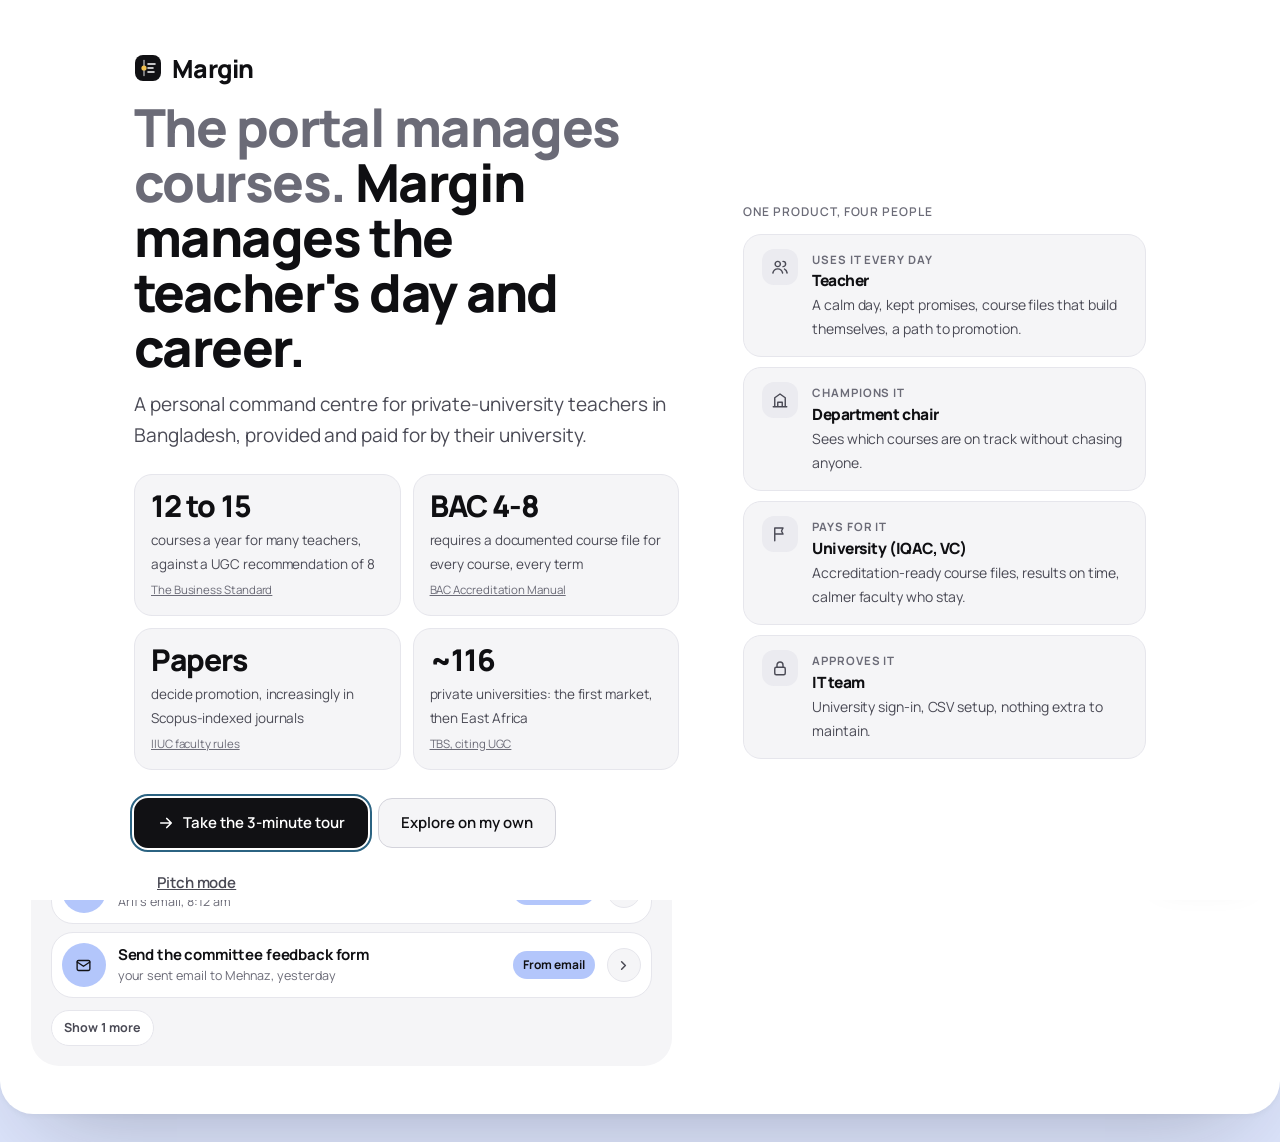
==== index.html @ f6c39377 "Baseline: live v11 prototype from margin-teacher.vercel.app Co-Authored-By: Claude Opus 5.5 <noreply" ====
<!doctype html>
<html lang="en">
<head>
<meta charset="utf-8">
<link rel="icon" href="/favicon.svg" type="image/svg+xml">
<meta name="viewport" content="width=device-width, initial-scale=1, viewport-fit=cover">
<title>Margin Teacher App</title>
<meta name="description" content="Margin v3 prototype: a calmer, simplified command centre for private-university teachers, with Today, Teaching, People and Compass.">
<link rel="preconnect" href="https://fonts.googleapis.com">
<link rel="preconnect" href="https://fonts.gstatic.com" crossorigin>
<link href="https://fonts.googleapis.com/css2?family=Manrope:wght@400;500;600;700;800&family=Noto+Sans+Bengali:wght@400;500;600;700&display=swap" rel="stylesheet">
<style>
:root{
  --bg:#F3F2EC;--surface:#FFFFFF;--surface-2:#F8F7F2;--sunk:#ECEBE3;--line:#E4E2D8;--line-2:#CFCDC0;
  --ink:#141C19;--ink-2:#46514C;--ink-3:#66716B;
  --primary:#1B2A25;--on-primary:#F6F4EC;
  --accent:#F2C94C;--accent-ink:#2A2205;--hl:#F7E39A;--hl-soft:#FBF4D8;
  --ok:#2F6E49;--ok-soft:#DFEFE4;--warn:#AE4E1C;--warn-soft:#F8E4D8;--cool:#2B6382;--cool-soft:#E0ECF3;
  --h1:#E7E6DE;--h2:#D8DCCF;--h3:#F3DE95;--h4:#EDBB4A;--h5:#D9783F;
  --focus:#2B6382;--shadow:0 1px 2px rgba(20,28,25,.04),0 8px 28px -12px rgba(20,28,25,.16);
  --serif:'Fraunces','Noto Serif Bengali',Georgia,'Times New Roman',serif;--sans:'Inter','Noto Sans Bengali',system-ui,-apple-system,'Segoe UI',sans-serif;
  color-scheme:light;
}
@media (prefers-color-scheme:dark){:root:not([data-theme="light"]){
  --bg:#0E1412;--surface:#151D1A;--surface-2:#1A2420;--sunk:#111816;--line:#25302C;--line-2:#34423C;
  --ink:#ECEAE2;--ink-2:#BCC4BE;--ink-3:#8E9993;--primary:#ECEAE2;--on-primary:#121A17;
  --accent:#F0CF5E;--accent-ink:#1E1A06;--hl:#5A4C17;--hl-soft:#25231A;
  --ok:#8FD1A6;--ok-soft:#18301F;--warn:#F2A07C;--warn-soft:#3A241B;--cool:#8EC2E0;--cool-soft:#162D3A;
  --h1:#1D2723;--h2:#28362F;--h3:#6B5B1E;--h4:#B08C26;--h5:#C2683A;--focus:#8EC2E0;--shadow:0 1px 2px rgba(0,0,0,.3),0 10px 30px -12px rgba(0,0,0,.6);color-scheme:dark}}
:root[data-theme="dark"]{
  --bg:#0E1412;--surface:#151D1A;--surface-2:#1A2420;--sunk:#111816;--line:#25302C;--line-2:#34423C;
  --ink:#ECEAE2;--ink-2:#BCC4BE;--ink-3:#8E9993;--primary:#ECEAE2;--on-primary:#121A17;
  --accent:#F0CF5E;--accent-ink:#1E1A06;--hl:#5A4C17;--hl-soft:#25231A;
  --ok:#8FD1A6;--ok-soft:#18301F;--warn:#F2A07C;--warn-soft:#3A241B;--cool:#8EC2E0;--cool-soft:#162D3A;
  --h1:#1D2723;--h2:#28362F;--h3:#6B5B1E;--h4:#B08C26;--h5:#C2683A;--focus:#8EC2E0;--shadow:0 1px 2px rgba(0,0,0,.3),0 10px 30px -12px rgba(0,0,0,.6);color-scheme:dark}

*,*::before,*::after{box-sizing:border-box}
html,body{margin:0}
body{background:var(--bg);color:var(--ink);font:400 15.5px/1.55 var(--sans);-webkit-font-smoothing:antialiased;text-rendering:optimizeLegibility}
h1,h2,h3,p{margin:0}
button,input,textarea,select{font:inherit;color:inherit}
button{background:none;border:0;padding:0;cursor:pointer}
:focus-visible{outline:2.5px solid var(--focus);outline-offset:2px;border-radius:10px}
.sr{position:absolute;width:1px;height:1px;overflow:hidden;clip:rect(0 0 0 0);white-space:nowrap}
.num{font-variant-numeric:tabular-nums}
.muted{color:var(--ink-3)}
mark{background:linear-gradient(transparent 52%,var(--hl) 52%,var(--hl) 92%,transparent 92%);color:inherit;padding:0 2px;border-radius:2px}

/* ---------- shell ---------- */
.app{display:grid;grid-template-columns:248px minmax(0,1fr);min-height:100vh}
.side{position:sticky;top:0;height:100vh;display:flex;flex-direction:column;gap:4px;padding:22px 16px 18px;border-right:1px solid var(--line)}
.brand{display:flex;align-items:center;gap:10px;padding:2px 10px 18px;font:500 25px/1 var(--serif);letter-spacing:-.02em}
.mark{width:28px;height:28px;flex:none}
.cap{display:flex;align-items:center;gap:10px;width:100%;height:46px;padding:0 12px 0 14px;border-radius:14px;background:var(--primary);color:var(--on-primary);font-weight:600;font-size:14.5px;transition:transform .15s,box-shadow .2s;margin-bottom:14px}
.cap:hover{box-shadow:var(--shadow);transform:translateY(-1px)}
.cap kbd{margin-left:auto;font:600 11px var(--sans);opacity:.7;border:1px solid currentColor;border-radius:6px;padding:2px 6px}
.nav{display:flex;flex-direction:column;gap:2px}
.nav button{display:flex;align-items:center;gap:12px;height:44px;padding:0 12px;border-radius:12px;color:var(--ink-2);font-weight:500;font-size:15px;transition:background .15s,color .15s;text-align:left}
.nav button:hover{background:var(--sunk);color:var(--ink)}
.nav button[aria-current="page"]{background:var(--surface);color:var(--ink);box-shadow:inset 0 0 0 1px var(--line)}
.nav .n{margin-left:auto;font-size:12px;font-weight:600;color:var(--ink-3)}
.nav button[aria-current="page"] .n{color:var(--ink-2)}
.term{margin-top:auto;padding:14px;border-radius:16px;background:var(--surface);border:1px solid var(--line);text-align:left;width:100%;transition:border-color .2s}
.term:hover{border-color:var(--line-2)}
.term-t{display:flex;justify-content:space-between;font-size:13px;color:var(--ink-3)}
.term-t b{color:var(--ink);font-weight:600}
.spark{display:flex;gap:3px;align-items:flex-end;height:30px;margin-top:10px}
.spark i{flex:1;border-radius:3px;background:var(--h1);transition:height .4s}
.spark i.cur{outline:2px solid var(--ink);outline-offset:1px}
.me{display:flex;align-items:center;gap:10px;padding:12px 6px 0}
.me-n{font-weight:600;font-size:14px;line-height:1.2}
.me-s{font-size:12.5px;color:var(--ink-3)}
.icon-btn{width:40px;height:40px;border-radius:12px;display:grid;place-items:center;color:var(--ink-2);flex:none;transition:background .15s}
.icon-btn:hover{background:var(--sunk);color:var(--ink)}
.main{min-width:0}
.view{max-width:1160px;margin:0 auto;padding:44px clamp(20px,4vw,56px) 96px}
.mtop,.tabs{display:none}

/* ---------- entrance ---------- */
.enter .rise{opacity:0;transform:translateY(10px);animation:rise .5s cubic-bezier(.2,.8,.2,1) forwards;animation-delay:calc(var(--i,0)*60ms)}
@keyframes rise{to{opacity:1;transform:none}}
@media (prefers-reduced-motion:reduce){*,*::before,*::after{animation-duration:.001ms!important;animation-delay:0s!important;transition-duration:.001ms!important}}

/* ---------- type ---------- */
.eyebrow{display:flex;flex-wrap:wrap;align-items:center;gap:6px 10px;font-size:13.5px;color:var(--ink-3)}
.dot-sep{width:3px;height:3px;border-radius:50%;background:var(--line-2)}
.pill{display:inline-flex;align-items:center;gap:6px;font-size:12.5px;font-weight:600;padding:3px 10px;border-radius:99px;background:var(--sunk);color:var(--ink-2);white-space:nowrap}
.pill.heavy{background:var(--warn-soft);color:var(--warn)}
.pill.private{background:var(--cool-soft);color:var(--cool)}
.display{font:500 clamp(32px,4.4vw,48px)/1.06 var(--serif);letter-spacing:-.025em;margin-top:12px;font-variation-settings:"opsz" 144}
.lede{font-size:18px;line-height:1.6;color:var(--ink-2);max-width:62ch;margin-top:14px}
.lede b{color:var(--ink);font-weight:600}
.head{display:flex;justify-content:space-between;align-items:flex-end;gap:20px;flex-wrap:wrap;margin-bottom:34px}

/* ---------- cards ---------- */
.card{background:var(--surface);border:1px solid var(--line);border-radius:24px;padding:24px}
.card-h{display:flex;align-items:center;justify-content:space-between;gap:12px;margin-bottom:6px}
.card-h h2{font:500 21px/1.2 var(--serif);letter-spacing:-.01em}
.card-sub{font-size:13.5px;color:var(--ink-3);margin-bottom:8px}
.badge{font:600 12px/1 var(--sans);background:var(--sunk);color:var(--ink-2);border-radius:99px;padding:5px 9px}
.grid-today{display:grid;grid-template-columns:minmax(0,1.3fr) minmax(0,1fr);gap:20px;align-items:start}
.tiles{display:grid;grid-template-columns:1fr 1fr;gap:20px;margin-top:20px}

/* ---------- buttons ---------- */
.btn{display:inline-flex;align-items:center;justify-content:center;gap:8px;min-height:42px;padding:0 16px;border-radius:12px;font-weight:600;font-size:14px;border:1px solid var(--line-2);background:var(--surface);transition:background .15s,transform .1s,border-color .15s;white-space:nowrap}
.btn:hover{background:var(--surface-2);border-color:var(--ink-3)}
.btn:active{transform:scale(.98)}
.btn.primary{background:var(--primary);color:var(--on-primary);border-color:transparent}
.btn.primary:hover{opacity:.92}
.btn.accent{background:var(--accent);color:var(--accent-ink);border-color:transparent}
.btn.accent:hover{filter:brightness(1.04)}
.btn.ghost{background:transparent;border-color:transparent;color:var(--ink-2)}
.btn.ghost:hover{background:var(--sunk);color:var(--ink)}
.btn.sm{min-height:36px;padding:0 12px;font-size:13.5px;border-radius:10px}
.btn[disabled]{opacity:.45;cursor:not-allowed}
.link{color:var(--ink-2);font-weight:600;font-size:14px;text-decoration:underline;text-decoration-color:var(--line-2);text-underline-offset:4px;min-height:36px;display:inline-flex;align-items:center;gap:6px}
.link:hover{color:var(--ink);text-decoration-color:var(--ink-3)}

/* ---------- rows ---------- */
.list{list-style:none;margin:0;padding:0}
.grp{display:flex;align-items:center;gap:8px;font-size:12px;font-weight:600;color:var(--ink-3);text-transform:uppercase;letter-spacing:.08em;margin:20px 0 2px}
.grp:first-child{margin-top:10px}
.row{display:flex;gap:12px;align-items:flex-start;padding:13px 0;border-top:1px solid var(--line);transition:opacity .3s,transform .3s}
.list .row:first-child{border-top:0}
.row.leaving{opacity:0;transform:translateX(14px)}
.tick{width:44px;height:44px;margin:-10px -8px -10px -11px;display:grid;place-items:center;flex:none;border-radius:50%}
.tick>span{width:24px;height:24px;border-radius:50%;border:1.8px solid var(--line-2);display:grid;place-items:center;color:var(--ok);transition:all .2s}
.tick svg{opacity:0;transition:opacity .2s}
.tick:hover>span{border-color:var(--ok);background:var(--ok-soft)}
.tick:hover svg{opacity:.7}
.row.leaving .tick>span,.tick.on>span{background:var(--ok);border-color:var(--ok);color:var(--surface)}
.row.leaving .tick svg,.tick.on svg{opacity:1}
.row-ic{width:28px;height:28px;border-radius:9px;display:grid;place-items:center;flex:none;background:var(--sunk);color:var(--ink-2);margin-top:-2px}
.row-ic.ai{background:var(--cool-soft);color:var(--cool)}
.row-main{flex:1;min-width:0}
.row-t{font-weight:500;line-height:1.4}
.row.done .row-t{text-decoration:line-through;color:var(--ink-3)}
.row-s{font-size:13.5px;color:var(--ink-3);margin-top:2px}
.row-acts{display:flex;flex-wrap:wrap;gap:6px;margin-top:10px}
.who{color:var(--ink-2);font-weight:500;text-decoration:underline;text-decoration-color:var(--line-2);text-underline-offset:3px;border-radius:4px}
.who:hover{color:var(--ink);text-decoration-color:var(--ink-3)}
.quote{margin:8px 0 0;padding:2px 0 2px 12px;border-left:2px solid var(--cool);font-size:14px;color:var(--ink-2);font-style:italic}
.due{font-size:12.5px;font-weight:600;white-space:nowrap;padding:4px 10px;border-radius:99px;background:var(--sunk);color:var(--ink-2);flex:none}
.due.late{background:var(--warn-soft);color:var(--warn)}
.due.today{background:var(--hl);color:var(--ink)}
.tag{font-size:12px;font-weight:600;padding:2px 8px;border-radius:6px;background:var(--sunk);color:var(--ink-2)}
.tag.letter{background:var(--cool-soft);color:var(--cool)}
.foot{display:flex;flex-wrap:wrap;gap:4px 18px;margin-top:12px;padding-top:12px;border-top:1px solid var(--line)}
.empty{text-align:center;padding:28px 10px 18px;color:var(--ink-3)}
.empty-ic{width:52px;height:52px;border-radius:50%;margin:0 auto 12px;display:grid;place-items:center;background:var(--ok-soft);color:var(--ok)}
.empty b{display:block;color:var(--ink);font:500 19px var(--serif);margin-bottom:4px}

/* ---------- avatar ---------- */
.av{width:32px;height:32px;border-radius:50%;display:inline-grid;place-items:center;color:#fff;font-size:12px;font-weight:700;flex:none;letter-spacing:.02em}
.av.lg{width:56px;height:56px;font-size:19px}
.avs{display:flex;margin-top:10px}
.avs button{margin-right:-6px;border-radius:50%;box-shadow:0 0 0 2.5px var(--surface);transition:transform .15s}
.avs button:hover{transform:translateY(-2px);z-index:1}

/* ---------- timeline ---------- */
.tl{position:relative;margin-top:8px}
.ev{display:grid;grid-template-columns:58px minmax(0,1fr);gap:14px;position:relative}
.ev-time{font-size:13px;color:var(--ink-3);text-align:right;padding-top:12px}
.ev-body{border-left:2px solid var(--line);padding:10px 0 14px 18px;position:relative}
.ev-body::before{content:"";position:absolute;left:-6px;top:17px;width:10px;height:10px;border-radius:50%;background:var(--surface);border:2px solid var(--line-2)}
.ev-t{font-weight:600}
.ev-s{font-size:13.5px;color:var(--ink-3)}
.ev.past .ev-t,.ev.past .ev-s,.ev.past .ev-time{opacity:.5}
.ev.past .ev-body::before{background:var(--line-2)}
.ev.live .ev-body::before{background:var(--accent);border-color:var(--accent);box-shadow:0 0 0 5px var(--hl-soft)}
.ev.research .ev-body{border-left-color:var(--accent)}
.ev.research .ev-in{background:var(--hl-soft);border-radius:14px;padding:12px 14px 14px;margin-top:-2px}
.ev.research .ev-body::before{border-color:var(--accent)}
.prot{display:inline-flex;align-items:center;gap:5px;font-size:12px;font-weight:600;color:var(--accent-ink);background:var(--accent);padding:2px 8px;border-radius:99px;margin-left:6px;vertical-align:2px}
.nowline{display:grid;grid-template-columns:58px minmax(0,1fr);gap:14px;align-items:center;margin:-4px 0}
.nowline span{font-size:12px;font-weight:700;color:var(--warn);text-align:right}
.nowline i{height:2px;background:var(--warn);position:relative;margin-left:-6px;border-radius:2px}
.nowline i::before{content:"";position:absolute;left:0;top:-4px;width:10px;height:10px;border-radius:50%;background:var(--warn)}

/* ---------- tiles ---------- */
.tile{display:flex;gap:20px;align-items:center;text-align:left;width:100%;cursor:pointer;transition:transform .2s,box-shadow .25s,border-color .2s}
.tile:hover{transform:translateY(-2px);box-shadow:var(--shadow);border-color:var(--line-2)}
.tile-k{font-size:12px;font-weight:600;letter-spacing:.08em;text-transform:uppercase;color:var(--ink-3)}
.tile-t{font:500 20px/1.25 var(--serif);margin:4px 0 4px;letter-spacing:-.01em}
.tile-s{font-size:13.5px;color:var(--ink-3)}
.tile .go{margin-left:auto;color:var(--ink-3);flex:none;transition:transform .2s}
.tile:hover .go{transform:translateX(3px);color:var(--ink)}
.ring{position:relative;flex:none;display:grid;place-items:center}
.ring svg{display:block}
.ring b{position:absolute;font:600 17px var(--serif)}
.ring.lg b{font-size:34px;letter-spacing:-.02em}
.ring.lg small{position:absolute;margin-top:46px;font:500 12px var(--sans);color:var(--ink-3)}
.bars{display:flex;flex-direction:column;gap:8px;flex:1;min-width:0}
.meter{height:8px;border-radius:99px;background:var(--sunk);overflow:hidden}
.meter i{display:block;height:100%;border-radius:99px;background:var(--primary);transition:width .6s cubic-bezier(.2,.8,.2,1)}
.meter.ok i{background:var(--ok)}
.meter.acc i{background:var(--accent)}
.mrow{display:flex;justify-content:space-between;gap:10px;font-size:13px;color:var(--ink-3);margin-bottom:5px}
.mrow b{color:var(--ink-2);font-weight:600}

/* ---------- teaching ---------- */
.strip{display:grid;grid-template-columns:repeat(14,minmax(0,1fr));gap:6px;align-items:end;height:100px;margin-top:18px}
.wk{display:flex;flex-direction:column;align-items:stretch;justify-content:flex-end;height:100%;gap:6px;border-radius:10px;padding:0 0 2px}
.wk i{display:block;border-radius:7px;transition:height .5s cubic-bezier(.2,.8,.2,1),transform .15s}
.wk:hover i{transform:scaleY(1.04)}
.wk span{font-size:11.5px;color:var(--ink-3);text-align:center;font-weight:600}
.wk[aria-pressed="true"] span{color:var(--ink)}
.wk[aria-pressed="true"] i{outline:2px solid var(--ink);outline-offset:2px}
.wk.cur span::after{content:"";display:block;width:5px;height:5px;border-radius:50%;background:var(--warn);margin:3px auto 0}
.legend{display:flex;gap:14px;flex-wrap:wrap;font-size:12.5px;color:var(--ink-3);margin-top:16px}
.legend i{display:inline-block;width:10px;height:10px;border-radius:3px;margin-right:6px;vertical-align:-1px}
.wkd{display:flex;gap:16px;flex-wrap:wrap;align-items:baseline;margin-top:16px;padding-top:16px;border-top:1px solid var(--line)}
.wkd h3{font:500 18px var(--serif)}
.chips{display:flex;flex-wrap:wrap;gap:6px}
.chip{font-size:13px;padding:5px 11px;border-radius:99px;background:var(--surface-2);border:1px solid var(--line);color:var(--ink-2)}
.courses{display:grid;grid-template-columns:repeat(3,minmax(0,1fr));gap:20px;margin-top:20px}
.course{display:flex;flex-direction:column;gap:16px;text-align:left;cursor:pointer;transition:transform .2s,box-shadow .25s,border-color .2s}
.course:hover{transform:translateY(-3px);box-shadow:var(--shadow);border-color:var(--line-2)}
.course-code{font-size:12.5px;font-weight:700;letter-spacing:.06em;color:var(--ink-3)}
.course-t{font:500 22px/1.2 var(--serif);letter-spacing:-.01em;margin-top:2px}
.needs{display:flex;align-items:center;gap:8px;font-size:13.5px;font-weight:600;color:var(--accent-ink);background:var(--hl);border-radius:10px;padding:8px 12px}
.needs.ok{background:var(--ok-soft);color:var(--ok)}
:root[data-theme="dark"] .needs,:root:not([data-theme="light"]) .needs{color:var(--ink)}
.cf{list-style:none;margin:8px 0 0;padding:0}
.cf li{display:flex;gap:12px;align-items:flex-start;padding:12px 0;border-top:1px solid var(--line)}
.cf li:first-child{border-top:0}
.st{width:26px;height:26px;border-radius:50%;display:grid;place-items:center;flex:none;margin-top:1px}
.st.done{background:var(--ok-soft);color:var(--ok)}
.st.auto,.st.pending{background:var(--cool-soft);color:var(--cool)}
.st.needs{background:var(--hl);color:var(--accent-ink)}
.st.locked{background:var(--sunk);color:var(--ink-3)}
.cf textarea,.field textarea,.field input,.field select{width:100%;border:1px solid var(--line-2);background:var(--surface-2);border-radius:12px;padding:10px 12px;font-size:14.5px;resize:vertical}
.cf textarea{margin-top:8px;min-height:72px}
.stepper{display:flex;gap:8px;flex-wrap:wrap;margin-top:12px}
.stamp{display:flex;gap:12px;align-items:center;background:var(--ok-soft);color:var(--ok);border-radius:16px;padding:14px 16px;font-weight:600;margin-top:16px}

/* ---------- people ---------- */
.seg{display:inline-flex;padding:4px;border-radius:14px;background:var(--sunk);gap:2px}
.seg button{height:38px;padding:0 16px;border-radius:10px;font-weight:600;font-size:14px;color:var(--ink-2);transition:all .2s}
.seg button[aria-pressed="true"]{background:var(--surface);color:var(--ink);box-shadow:0 1px 3px rgba(0,0,0,.08)}
.seg button .n{font-weight:500;color:var(--ink-3);margin-left:4px}
.search{display:flex;align-items:center;gap:10px;height:46px;padding:0 14px;border-radius:14px;border:1px solid var(--line-2);background:var(--surface);color:var(--ink-3);max-width:420px;width:100%}
.search input{border:0;background:transparent;outline:0;flex:1;font-size:15px;color:var(--ink);min-width:0}
.search:focus-within{border-color:var(--focus);box-shadow:0 0 0 3px var(--cool-soft)}
.people{display:grid;grid-template-columns:repeat(2,minmax(0,1fr));gap:14px;margin-top:18px}
.person{display:flex;gap:14px;align-items:flex-start;text-align:left;padding:18px;cursor:pointer;transition:transform .2s,box-shadow .25s,border-color .2s;border-radius:20px}
.person:hover{transform:translateY(-2px);box-shadow:var(--shadow);border-color:var(--line-2)}
.person-n{font-weight:600}
.person-l{font-size:13.5px;color:var(--ink-2);margin-top:6px;display:-webkit-box;-webkit-line-clamp:2;-webkit-box-orient:vertical;overflow:hidden}
.filters{display:flex;gap:6px;flex-wrap:wrap}
.fbtn{height:36px;padding:0 14px;border-radius:99px;border:1px solid var(--line-2);font-size:13.5px;font-weight:600;color:var(--ink-2);background:var(--surface)}
.fbtn[aria-pressed="true"]{background:var(--primary);color:var(--on-primary);border-color:transparent}

/* ---------- compass ---------- */
.hero-c{display:grid;grid-template-columns:auto minmax(0,1fr);gap:36px;align-items:center}
.hero-c h2{font:500 28px/1.15 var(--serif);letter-spacing:-.02em}
.facts{display:flex;gap:28px;flex-wrap:wrap;margin-top:18px}
.fact b{display:block;font:500 26px/1.1 var(--serif);letter-spacing:-.02em}
.fact span{font-size:13px;color:var(--ink-3)}
.nudge{display:flex;gap:16px;align-items:flex-start;background:var(--cool-soft);border-radius:20px;padding:18px 20px;margin-top:20px}
.nudge p{flex:1;color:var(--ink);font-size:15px}
.nudge .row-acts{margin-top:12px}
.pager{font-size:12.5px;color:var(--cool);font-weight:600;white-space:nowrap}
.grid-2{display:grid;grid-template-columns:minmax(0,1fr) minmax(0,1fr);gap:20px;margin-top:20px;align-items:start}
.paper{border-top:1px solid var(--line);padding:14px 0}
.paper:first-child,.card-h+.paper,.meter+.blk,.card-h+.goal{border-top:0}
.paper-btn{display:block;width:100%;text-align:left;border-radius:10px}
.paper-t{font-weight:600;line-height:1.35}
.track{display:grid;grid-template-columns:repeat(6,1fr);gap:4px;margin:10px 0 6px}
.track i{height:6px;border-radius:99px;background:var(--sunk);transition:background .4s}
.track i.on{background:var(--primary)}
.track i.acc{background:var(--ok)}
.paper-m{display:flex;justify-content:space-between;gap:10px;font-size:13px;color:var(--ink-3)}
.paper-x{margin-top:10px;font-size:14px;color:var(--ink-2)}
.blk{display:flex;align-items:center;gap:12px;padding:10px 0;border-top:1px solid var(--line)}
.blk:first-of-type{border-top:0}
.goal{padding:12px 0;border-top:1px solid var(--line)}
.goal:first-child{border-top:0}
.goal-t{display:flex;justify-content:space-between;gap:10px;font-weight:600;margin-bottom:8px;font-size:14.5px}
.goal-w{font-size:13px;color:var(--ink-3);margin-top:6px;font-style:italic}
.tpl{display:flex;flex-direction:column;gap:10px;margin-top:16px}
.tpl button{text-align:left;padding:14px 16px;border-radius:16px;border:1px solid var(--line-2);transition:border-color .15s,background .15s}
.tpl button:hover,.tpl button[aria-pressed="true"]{border-color:var(--ink);background:var(--surface-2)}
.tpl b{display:block;font-weight:600}
.tpl span{font-size:13.5px;color:var(--ink-3)}

/* ---------- dept ---------- */
.kpis{display:grid;grid-template-columns:repeat(3,minmax(0,1fr));gap:20px}
.kpi b{display:block;font:500 40px/1 var(--serif);letter-spacing:-.03em;margin:10px 0 6px}
.dtable{width:100%;border-collapse:collapse;font-size:14.5px}
.dtable th{text-align:left;font-size:12px;font-weight:600;letter-spacing:.06em;text-transform:uppercase;color:var(--ink-3);padding:10px 12px 10px 0;border-bottom:1px solid var(--line)}
.dtable td{padding:14px 12px 14px 0;border-bottom:1px solid var(--line);vertical-align:middle}
.dtable tr:last-child td{border-bottom:0}
.mini{display:flex;align-items:center;gap:10px;min-width:120px}
.mini .meter{flex:1}
.status{font-size:12.5px;font-weight:600;padding:4px 10px;border-radius:99px;white-space:nowrap}
.status.ok{background:var(--ok-soft);color:var(--ok)}
.status.warn{background:var(--hl);color:var(--ink)}
.status.bad{background:var(--warn-soft);color:var(--warn)}
.privacy{display:flex;gap:14px;align-items:flex-start;padding:16px 18px;border-radius:18px;background:var(--cool-soft);color:var(--ink);font-size:14.5px}
.privacy svg{color:var(--cool);flex:none;margin-top:2px}

/* ---------- layers ---------- */
.scrim{position:fixed;inset:0;z-index:60;background:rgba(9,13,11,.42);backdrop-filter:blur(3px);-webkit-backdrop-filter:blur(3px);display:flex;justify-content:flex-end;animation:fade .2s ease}
.scrim.center{justify-content:center;align-items:flex-start;padding:12vh 16px 16px}
@keyframes fade{from{opacity:0}}
.sheet{width:min(540px,100%);height:100%;overflow:auto;background:var(--surface);padding:28px 28px 40px;box-shadow:var(--shadow);animation:slideIn .32s cubic-bezier(.2,.8,.2,1)}
@keyframes slideIn{from{transform:translateX(40px);opacity:0}}
.sheet-h{display:flex;justify-content:space-between;align-items:flex-start;gap:12px;margin-bottom:18px}
.sheet h2{font:500 28px/1.15 var(--serif);letter-spacing:-.02em}
.sheet h3{font-size:12px;font-weight:600;letter-spacing:.08em;text-transform:uppercase;color:var(--ink-3);margin:26px 0 6px}
.modal{width:min(640px,100%);max-height:calc(100vh - 12vh - 16px);overflow:auto;background:var(--surface);border-radius:24px;box-shadow:0 30px 80px -20px rgba(0,0,0,.45);overflow:hidden;animation:pop .28s cubic-bezier(.2,.8,.2,1)}
@keyframes pop{from{transform:translateY(12px) scale(.98);opacity:0}}
.pal-in{display:flex;align-items:center;gap:12px;padding:18px 20px;border-bottom:1px solid var(--line);color:var(--ink-3)}
.pal-in input{flex:1;border:0;outline:0;background:transparent;font-size:18px;color:var(--ink);min-width:0}
.pal-pre{display:flex;flex-wrap:wrap;gap:8px;padding:12px 20px;border-bottom:1px solid var(--line);background:var(--surface-2);font-size:13px}
.pal-pre .chip{background:var(--surface)}
.pal-pre .chip b{font-weight:600;color:var(--ink)}
.pal-list{list-style:none;margin:0;padding:8px;max-height:46vh;overflow:auto}
.opt{display:flex;align-items:center;gap:12px;width:100%;padding:10px 12px;border-radius:12px;text-align:left;font-size:15px;min-height:46px}
.opt[aria-selected="true"]{background:var(--sunk)}
.opt .k{margin-left:auto;font-size:12px;color:var(--ink-3)}
.opt-ic{width:30px;height:30px;border-radius:9px;display:grid;place-items:center;background:var(--surface-2);border:1px solid var(--line);color:var(--ink-2);flex:none}
.pal-foot{display:flex;gap:16px;padding:10px 20px;border-top:1px solid var(--line);font-size:12px;color:var(--ink-3)}
.pal-foot kbd{font:600 11px var(--sans);border:1px solid var(--line-2);border-radius:5px;padding:1px 5px;margin-right:4px}
.stats3{display:grid;grid-template-columns:repeat(3,1fr);gap:10px;margin-top:20px}
.stats3 div{background:var(--surface-2);border:1px solid var(--line);border-radius:14px;padding:12px}
.stats3 b{display:block;font:500 24px var(--serif)}
.stats3 span{font-size:12.5px;color:var(--ink-3)}
.note{padding:10px 0;border-top:1px solid var(--line);font-size:14.5px}
.note:first-child{border-top:0}
.note small{display:block;color:var(--ink-3);font-size:12.5px;margin-top:2px}
.field{display:flex;flex-direction:column;gap:6px;margin-top:14px}
.field label{font-size:13px;font-weight:600;color:var(--ink-2)}

/* onboarding */
.ob{padding:34px 34px 28px}
.ob-dots{display:flex;gap:6px;margin-bottom:22px}
.ob-dots i{height:6px;width:6px;border-radius:99px;background:var(--line-2);transition:width .3s}
.ob-dots i.on{width:24px;background:var(--ink)}
.ob h2{font:500 32px/1.12 var(--serif);letter-spacing:-.025em;margin-top:8px}
.ob-list{list-style:none;padding:0;margin:22px 0 0;display:flex;flex-direction:column;gap:2px}
.ob-list li{display:flex;gap:14px;align-items:center;padding:10px 0;opacity:0;transform:translateY(6px);animation:rise .45s cubic-bezier(.2,.8,.2,1) forwards;animation-delay:calc(200ms + var(--i)*140ms)}
.ob-list .st{animation:popin .35s cubic-bezier(.3,1.6,.5,1) both;animation-delay:calc(320ms + var(--i)*140ms)}
@keyframes popin{from{transform:scale(0)}}
.ob-act{display:flex;justify-content:space-between;align-items:center;gap:12px;margin-top:26px}

/* focus */
.focus{position:fixed;inset:0;z-index:90;background:#0C1210;color:#ECEAE2;display:flex;flex-direction:column;align-items:center;justify-content:center;text-align:center;padding:24px;animation:fade .4s}
.focus .k{font-size:13px;letter-spacing:.14em;text-transform:uppercase;color:#9AA59E;font-weight:600}
.focus h2{font:500 clamp(26px,4vw,38px)/1.2 var(--serif);margin-top:14px;max-width:24ch}
.focus .timer{font:400 clamp(72px,16vw,148px)/1 var(--serif);letter-spacing:-.04em;margin:28px 0 8px;font-variant-numeric:tabular-nums}
.focus .held{color:#9AA59E;font-size:15px}
.focus .acts{display:flex;gap:10px;margin-top:36px;flex-wrap:wrap;justify-content:center}
.focus .btn{background:transparent;color:#ECEAE2;border-color:#34423C}
.focus .btn:hover{background:#1A2420}
.focus .btn.accent{background:#F0CF5E;color:#1E1A06;border-color:transparent}
.breathe{width:220px;height:220px;border-radius:50%;position:absolute;z-index:-1;background:radial-gradient(circle,rgba(240,207,94,.10),transparent 70%);animation:breathe 8s ease-in-out infinite}
@keyframes breathe{50%{transform:scale(1.25)}}

/* toasts */
#toasts{position:fixed;left:50%;bottom:24px;transform:translateX(-50%);z-index:100;display:flex;flex-direction:column;gap:8px;align-items:center;pointer-events:none;width:max-content;max-width:calc(100% - 32px)}
.toast{pointer-events:auto;display:flex;align-items:center;gap:14px;background:var(--primary);color:var(--on-primary);border-radius:14px;padding:8px 8px 8px 16px;font-size:14.5px;font-weight:500;box-shadow:0 12px 30px -10px rgba(0,0,0,.4);animation:pop .25s cubic-bezier(.2,.8,.2,1)}
.toast button{min-height:34px;padding:0 12px;border-radius:9px;font-weight:700;color:var(--accent)}
:root[data-theme="dark"] .toast button{color:#7a5d00}
@media (prefers-color-scheme:dark){:root:not([data-theme="light"]) .toast button{color:#7a5d00}}
.toast button:hover{background:rgba(127,127,127,.18)}
.toast.only{padding:12px 18px}

/* prototype menu */
.proto{position:fixed;right:18px;bottom:18px;z-index:55}
.proto-b{display:flex;align-items:center;gap:8px;height:38px;padding:0 14px;border-radius:99px;background:var(--surface);border:1px dashed var(--line-2);font-size:13px;font-weight:600;color:var(--ink-2);box-shadow:var(--shadow)}
.proto-m{position:absolute;right:0;bottom:48px;width:280px;background:var(--surface);border:1px solid var(--line);border-radius:18px;box-shadow:var(--shadow);padding:14px;animation:pop .2s}
.proto-m h4{margin:10px 0 6px;font-size:11.5px;letter-spacing:.08em;text-transform:uppercase;color:var(--ink-3)}
.proto-m h4:first-child{margin-top:0}
.proto-m .seg{display:flex}
.proto-m .seg button{flex:1;padding:0 8px;height:34px;font-size:13px}
.proto-m .btn{width:100%;justify-content:flex-start;margin-top:6px}
.phone-wrap{position:fixed;inset:0;z-index:95;background:rgba(9,13,11,.7);display:grid;place-items:center;animation:fade .2s;padding:16px}
.phone{width:390px;height:min(844px,calc(100vh - 80px));border-radius:48px;border:12px solid #0b0f0d;background:#0b0f0d;box-shadow:0 40px 100px -20px rgba(0,0,0,.6);overflow:hidden;position:relative}
.phone iframe{width:100%;height:100%;border:0;border-radius:36px;background:var(--bg)}
.phone-x{position:absolute;top:18px;right:18px}
.phone-x .btn{background:#0b0f0d;color:#fff;border-color:#333}

/* ---------- v4: ripple toasts ---------- */
.toast-m{display:flex;flex-direction:column;gap:4px;padding:2px 0}
.trail{display:flex;flex-direction:column;gap:3px;font-size:13px;font-weight:500;opacity:.78}
.trail span{display:flex;align-items:center;gap:6px}
.trail svg{flex:none;opacity:.8}
.via{display:inline-flex;align-items:center;gap:4px;font-size:12px;font-weight:600;color:var(--cool);margin-left:6px}

/* impact strip */
.impact{margin-top:20px}
.impact-g{display:grid;grid-template-columns:repeat(4,minmax(0,1fr));margin-top:12px}
.impact-g>div{padding:6px 18px;border-left:1px solid var(--line)}
.impact-g>div:first-child{border-left:0;padding-left:0}
.impact-g b{display:block;font:500 34px/1.1 var(--serif);letter-spacing:-.02em}
.impact-g span{font-size:13px;color:var(--ink-3)}
.impact-g em{display:block;font-style:normal;font-size:12px;color:var(--ok);font-weight:600;margin-top:4px}

/* privacy lens */
.lens{display:grid;grid-template-columns:1fr 1fr;gap:12px;margin-top:16px}
.lens>div{border-radius:18px;padding:16px;border:1px solid var(--line)}
.lens .me-side{background:var(--surface-2)}
.lens .uni-side{background:var(--cool-soft);border-color:transparent}
.lens h4{margin:0 0 10px;font-size:13px;display:flex;align-items:center;gap:6px}
.lens ul{list-style:none;margin:0;padding:0;display:flex;flex-direction:column;gap:9px;font-size:14px}
.lens li small{display:block;color:var(--ink-3);font-size:12.5px}
.redact{display:inline-block;height:10px;border-radius:4px;background:var(--line-2);vertical-align:middle}

/* admin */
.score{display:grid;grid-template-columns:minmax(0,1fr) minmax(120px,220px) 84px;align-items:center;gap:18px;padding:14px 0;border-top:1px solid var(--line)}
.card-h+.score{border-top:0}
.score-l{font-weight:500}
.score-l small{display:block;color:var(--ink-3);font-size:12.5px;font-weight:400}
.tm{position:relative;height:10px;border-radius:99px;background:var(--sunk)}
.tm i{position:absolute;left:0;top:0;bottom:0;border-radius:99px;background:var(--ok);transition:width .6s}
.tm i.below{background:var(--accent)}
.tm .tgt{position:absolute;top:-5px;bottom:-5px;width:2px;background:var(--ink);border-radius:2px}
.score-v{text-align:right;font:500 22px var(--serif)}
.score-v small{display:block;font:500 11.5px var(--sans);color:var(--ink-3)}
.setup li{display:flex;gap:12px;align-items:center;padding:11px 0;border-top:1px solid var(--line)}
.setup li:first-child{border-top:0}
.nstep{display:inline-flex;align-items:center;gap:6px;border:1px solid var(--line-2);border-radius:12px;padding:3px}
.nstep button{width:34px;height:34px;border-radius:9px;font-size:18px;font-weight:600}
.nstep button:hover{background:var(--sunk)}
.nstep b{min-width:30px;text-align:center;font:500 20px var(--serif)}
.rule{display:flex;justify-content:space-between;align-items:center;gap:12px;padding:12px 0;border-top:1px solid var(--line)}
.rule:first-of-type{border-top:0}
.switch{width:44px;height:26px;border-radius:99px;background:var(--line-2);position:relative;flex:none;transition:background .2s}
.switch::after{content:"";position:absolute;top:3px;left:3px;width:20px;height:20px;border-radius:50%;background:#fff;transition:transform .2s;box-shadow:0 1px 2px rgba(0,0,0,.2)}
.switch[aria-checked="true"]{background:var(--ok)}
.switch[aria-checked="true"]::after{transform:translateX(18px)}
.crunch{display:flex;gap:16px;align-items:flex-start;margin-top:20px;background:var(--warn-soft);border-color:transparent}
.crunch .row-ic{background:var(--surface);color:var(--warn)}
.loadrow{display:grid;grid-template-columns:170px minmax(0,1fr) 30px;gap:14px;align-items:center;padding:8px 0;font-size:14px}

/* cover */
.cover{position:fixed;inset:0;z-index:130;background:var(--bg);overflow:auto;animation:fade .3s}
.cover-in{max-width:1140px;margin:0 auto;padding:clamp(28px,6vh,72px) clamp(20px,5vw,64px) 48px;display:grid;grid-template-columns:minmax(0,1.15fr) minmax(0,.85fr);gap:clamp(28px,5vw,64px);align-items:center;min-height:100%}
.cover h1 span{color:var(--ink-3)}
.cover h1{font:500 clamp(34px,4.1vw,54px)/1.05 var(--serif);letter-spacing:-.035em;margin-top:18px}
.cover .lede{font-size:19px}
.facts4{display:grid;grid-template-columns:1fr 1fr;gap:12px;margin-top:24px}
.facts4 div{background:var(--surface);border:1px solid var(--line);border-radius:18px;padding:16px}
.facts4 b{display:block;font:500 30px/1 var(--serif);letter-spacing:-.02em;margin-bottom:6px}
.facts4 span{font-size:13.5px;color:var(--ink-2)}
.facts4 a{display:block;font-size:11.5px;color:var(--ink-3);margin-top:6px}
.roles{display:flex;flex-direction:column;gap:10px}
.role{display:flex;gap:14px;align-items:flex-start;background:var(--surface);border:1px solid var(--line);border-radius:18px;padding:16px 18px;opacity:0;animation:rise .5s cubic-bezier(.2,.8,.2,1) forwards;animation-delay:calc(200ms + var(--i)*110ms);transform:translateY(8px)}
.role .row-ic{width:36px;height:36px;border-radius:12px}
.role b{display:block}
.role span{font-size:14px;color:var(--ink-2)}
.role small{display:block;font-size:11.5px;font-weight:700;letter-spacing:.08em;text-transform:uppercase;color:var(--ink-3)}
.cover-acts{display:flex;gap:10px;flex-wrap:wrap;margin-top:28px}
.cover-acts .btn{min-height:50px;padding:0 22px;font-size:15px;border-radius:14px}

/* tour */
.tourblock{position:fixed;inset:0;z-index:118;transition:background .4s}
.tourblock.dim{background:rgba(9,13,11,.55)}
.spot{position:fixed;z-index:119;border-radius:24px;box-shadow:0 0 0 3px var(--accent),0 0 0 9999px rgba(9,13,11,.55);pointer-events:none;transition:all .5s cubic-bezier(.2,.8,.2,1)}
.tour{position:fixed;z-index:121;right:24px;bottom:24px;width:min(420px,calc(100% - 32px));background:var(--surface);color:var(--ink);border-radius:24px;padding:22px 22px 18px;box-shadow:0 30px 80px -20px rgba(0,0,0,.5);animation:pop .3s cubic-bezier(.2,.8,.2,1)}
.tour .k{font-size:12px;font-weight:700;letter-spacing:.08em;text-transform:uppercase;color:var(--warn)}
.tour h3{font:500 23px/1.2 var(--serif);letter-spacing:-.015em;margin:6px 0 8px}
.tour p{font-size:14.5px;color:var(--ink-2)}
.tour-f{display:flex;align-items:center;gap:8px;margin-top:18px}
.tour-dots{display:flex;gap:5px;margin-right:auto}
.tour-dots i{width:6px;height:6px;border-radius:99px;background:var(--line-2);transition:width .3s}
.tour-dots i.on{width:20px;background:var(--ink)}
.tour .try{margin-top:14px;width:100%}
.tour.final{left:50%;right:auto;bottom:50%;transform:translate(-50%,50%);width:min(760px,calc(100% - 32px));padding:32px;animation:none}
.biz{display:grid;grid-template-columns:repeat(3,minmax(0,1fr));gap:12px;margin-top:18px}
.biz div{background:var(--surface-2);border:1px solid var(--line);border-radius:16px;padding:14px}
.biz small{font-size:11.5px;font-weight:700;letter-spacing:.08em;text-transform:uppercase;color:var(--ink-3)}
.biz b{display:block;font:500 19px/1.25 var(--serif);margin:6px 0 4px}
.biz span{font-size:13px;color:var(--ink-2)}
.lang{font:700 12px var(--sans);width:auto;padding:0 10px}
#toasts{z-index:125}
body.touring #toasts{top:20px;bottom:auto}
body.touring .proto{display:none}


/* =====================================================================
   v5 design system: framed workspace, pastel bento, one geometric face
   ===================================================================== */
:root{
  --serif:'Manrope','Noto Sans Bengali',system-ui,sans-serif;--sans:'Manrope','Noto Sans Bengali',system-ui,-apple-system,'Segoe UI',sans-serif;
  --page:#DCE4FB;--frame:#FFFFFF;--surface:#F5F5F7;--surface-2:#FFFFFF;--sunk:#EBEBF0;--line:#E6E6EC;--line-2:#D3D3DB;
  --ink:#0F0F12;--ink-2:#4A4A55;--ink-3:#6B6B77;--primary:#111114;--on-primary:#FFFFFF;
  --accent:#F2C14E;--accent-ink:#111114;--hl:#FBE5A0;--hl-soft:#FDF4D9;
  --p-yellow:#F2C14E;--p-blue:#B3C6FB;--p-blue-2:#9CB3F8;--p-pink:#EBA6F6;--p-orange:#F7983A;--on-pastel:#111114;
  --ok:#22744A;--ok-soft:#DDF1E5;--warn:#C2410C;--warn-soft:#FDE6D7;--cool:#3150C8;--cool-soft:#E4EAFD;
  --h1:#ECECF1;--h2:#D9E2FC;--h3:#FBE5A0;--h4:#F2C14E;--h5:#F7983A;
  --shadow:0 1px 2px rgba(15,15,18,.04),0 12px 32px -14px rgba(15,15,18,.18);
  --frame-shadow:0 40px 90px -40px rgba(15,15,30,.28),0 2px 6px rgba(15,15,18,.04);
}
@media (prefers-color-scheme:dark){:root:not([data-theme="light"]){
  --page:#0A0B0F;--frame:#121318;--surface:#1A1B21;--surface-2:#22232A;--sunk:#24252D;--line:#2A2B33;--line-2:#3A3B45;
  --ink:#F3F3F6;--ink-2:#BDBEC8;--ink-3:#8D8E9A;--primary:#F3F3F6;--on-primary:#111114;
  --accent:#EDBD4C;--accent-ink:#111114;--hl:#5A4A17;--hl-soft:#2A2618;
  --p-yellow:#E9B949;--p-blue:#A2B6F2;--p-blue-2:#8CA5EE;--p-pink:#DD9CEA;--p-orange:#EE8F35;
  --ok:#86D6A6;--ok-soft:#163023;--warn:#F5A27A;--warn-soft:#3A2219;--cool:#9DB2F5;--cool-soft:#1C2340;
  --h1:#24252D;--h2:#28304A;--h3:#5A4A17;--h4:#B98F2C;--h5:#C46A26;
  --shadow:0 1px 2px rgba(0,0,0,.3),0 14px 34px -14px rgba(0,0,0,.7);--frame-shadow:0 40px 90px -40px rgba(0,0,0,.8);color-scheme:dark}}
:root[data-theme="dark"]{
  --page:#0A0B0F;--frame:#121318;--surface:#1A1B21;--surface-2:#22232A;--sunk:#24252D;--line:#2A2B33;--line-2:#3A3B45;
  --ink:#F3F3F6;--ink-2:#BDBEC8;--ink-3:#8D8E9A;--primary:#F3F3F6;--on-primary:#111114;
  --accent:#EDBD4C;--accent-ink:#111114;--hl:#5A4A17;--hl-soft:#2A2618;
  --p-yellow:#E9B949;--p-blue:#A2B6F2;--p-blue-2:#8CA5EE;--p-pink:#DD9CEA;--p-orange:#EE8F35;
  --ok:#86D6A6;--ok-soft:#163023;--warn:#F5A27A;--warn-soft:#3A2219;--cool:#9DB2F5;--cool-soft:#1C2340;
  --h1:#24252D;--h2:#28304A;--h3:#5A4A17;--h4:#B98F2C;--h5:#C46A26;
  --shadow:0 1px 2px rgba(0,0,0,.3),0 14px 34px -14px rgba(0,0,0,.7);--frame-shadow:0 40px 90px -40px rgba(0,0,0,.8);color-scheme:dark}

body{background:var(--page);font-family:var(--sans);letter-spacing:-.005em}
.display,.card-h h2,.tile-t,.course-t,.fact b,.kpi b,.ring b,.score-v,.stats3 b,.impact-g b,.sheet h2,.ob h2,.tour h3,.cover h1,.hero-c h2,.wkd h3,.empty b,.biz b,.focus h2,.focus .timer,.role b,.facts4 b,.tour.final h3,.nstep b,.brand{font-weight:800;letter-spacing:-.03em}
.display{font-size:clamp(30px,3.6vw,42px)}
.card-h h2{font-size:19px;letter-spacing:-.02em}
mark{background:linear-gradient(transparent 55%,var(--hl) 55%,var(--hl) 92%,transparent 92%)}
.card{border-radius:26px;border-color:transparent;background:var(--surface)}
.sheet,.modal,.tour,.proto-m,.cover{background:var(--frame)}
.sheet .card,.modal .card{background:var(--surface)}
.btn{border-radius:99px}
.btn.sm{border-radius:99px}
.btn.primary{background:var(--primary);color:var(--on-primary)}
.badge{border-radius:99px}

/* ---------- framed workspace ---------- */
.app{display:block;max-width:1480px;margin:clamp(0px,2.2vw,28px) auto;background:var(--frame);border-radius:clamp(0px,2.6vw,38px);box-shadow:var(--frame-shadow);min-height:calc(100vh - 56px);overflow:clip}
.side,.mtop{display:none!important}
.topbar{display:flex;align-items:center;gap:16px;padding:16px clamp(16px,2.4vw,32px);border-bottom:1px solid var(--line);position:sticky;top:0;z-index:30;background:color-mix(in srgb,var(--frame) 92%,transparent);backdrop-filter:blur(14px);-webkit-backdrop-filter:blur(14px)}
.topbar .brand{padding:0;font-size:22px;gap:10px;flex:1}
.topbar .brand .mark{width:34px;height:34px}
.pillnav{display:flex;gap:6px;justify-content:center}
.pillnav button{display:inline-flex;align-items:center;gap:8px;height:46px;padding:0 18px;border-radius:99px;background:var(--surface);font-weight:600;font-size:14.5px;color:var(--ink-2);transition:background .2s,color .2s,transform .15s}
.pillnav button:hover{color:var(--ink);background:var(--sunk)}
.pillnav button[aria-current="page"]{background:var(--primary);color:var(--on-primary)}
.pillnav button[aria-current="page"] svg{color:var(--p-blue)}
.pillnav .n{font-size:11.5px;font-weight:700;min-width:20px;height:20px;padding:0 6px;border-radius:99px;display:grid;place-items:center;background:var(--frame);color:var(--ink-2)}
.pillnav button[aria-current="page"] .n{background:rgba(255,255,255,.16);color:inherit}
.topr{display:flex;gap:8px;align-items:center;flex:1;justify-content:flex-end}
.rbtn{width:46px;height:46px;border-radius:50%;display:grid;place-items:center;border:1px solid var(--line);background:var(--frame);color:var(--ink);position:relative;transition:background .2s,transform .15s;font:700 12.5px var(--sans)}
.rbtn:hover{background:var(--surface)}
.rbtn .bdg{position:absolute;top:-3px;right:-3px;min-width:18px;height:18px;padding:0 5px;border-radius:99px;background:var(--p-orange);color:var(--on-pastel);font-size:10.5px;font-weight:800;display:grid;place-items:center;border:2px solid var(--frame)}
.me-av{width:46px;height:46px;border-radius:50%;padding:0;border:2px solid var(--p-blue);overflow:hidden}
.me-av .av{width:100%;height:100%;font-size:14px}
.rolechip{font-size:12.5px;font-weight:700;padding:8px 14px;border-radius:99px;background:var(--surface);color:var(--ink-2)}
.view{max-width:none;padding:28px clamp(16px,2.4vw,32px) 48px}

/* ---------- dashboard ---------- */
.dhead{display:flex;justify-content:space-between;align-items:center;gap:18px;flex-wrap:wrap;margin-bottom:22px}
.hello{display:flex;align-items:center;gap:12px;font:800 clamp(26px,2.6vw,34px)/1.1 var(--sans);letter-spacing:-.035em;margin:0}
.hello .sunb{width:40px;height:40px;border-radius:50%;display:grid;place-items:center;background:var(--hl);color:var(--on-pastel);flex:none}
.lede-s{font-size:15px;color:var(--ink-2);margin-top:6px}
.lede-s b{color:var(--ink)}
.dhead-r{display:flex;gap:10px;align-items:center}
.range{display:inline-flex;align-items:center;gap:10px;height:50px;padding:0 10px 0 18px;border-radius:99px;border:1px solid var(--line);background:var(--frame);font-weight:600;font-size:14.5px;color:var(--ink)}
.range:hover{background:var(--surface)}
.range .pill{margin-left:4px}
.bento{display:grid;grid-template-columns:minmax(0,1.08fr) minmax(0,1fr) minmax(0,1fr);gap:20px;align-items:start}
.bcol{display:flex;flex-direction:column;gap:20px;min-width:0}
.b{background:var(--surface);border-radius:28px;padding:20px;position:relative;min-width:0}
.b-h{display:flex;align-items:center;justify-content:space-between;gap:10px;margin-bottom:12px}
.b-h h2{font:800 18px/1.2 var(--sans);letter-spacing:-.025em;margin:0}
.b-sub{font-size:13px;color:var(--ink-3);font-weight:500}
.ic-c{width:38px;height:38px;border-radius:50%;display:grid;place-items:center;background:var(--frame);color:var(--ink);flex:none;border:1px solid var(--line)}

/* stat tiles */
.tiles4{display:grid;grid-template-columns:1fr 1fr;gap:12px}
.st4{position:relative;border-radius:26px;padding:16px 18px 16px;min-height:118px;text-align:left;display:flex;flex-direction:column;justify-content:space-between;color:var(--on-pastel);transition:transform .2s cubic-bezier(.2,.8,.2,1),box-shadow .2s;outline-offset:3px}
.st4:hover{transform:translateY(-2px);box-shadow:var(--shadow)}
.st4 .ic-c{background:rgba(255,255,255,.45);border-color:transparent;color:inherit;width:36px;height:36px}
.st4 .lbl{font-size:14px;font-weight:600}
.st4 .num{position:absolute;right:18px;bottom:12px;font:800 38px/1 var(--sans);letter-spacing:-.04em}
.st4.t-owed{background:var(--surface);color:var(--ink);box-shadow:inset 0 0 0 1px var(--line)}
.st4.t-owed .ic-c{background:var(--frame);border:1px solid var(--line)}
.st4.t-week{background:var(--p-yellow)}
.st4.t-needs{background:var(--p-blue)}
.st4.t-late{background:var(--p-pink)}
.st4[aria-pressed="true"]{box-shadow:0 0 0 3px var(--frame),0 0 0 5px var(--primary)}
.st4 .sel{position:absolute;top:14px;right:14px;width:22px;height:22px;border-radius:50%;background:var(--primary);color:var(--on-primary);display:grid;place-items:center}

/* week strip */
.wkhead{display:flex;align-items:center;justify-content:space-between;margin:4px 2px 10px}
.wkhead h2{font:800 17px var(--sans);letter-spacing:-.02em;margin:0}
.arrows{display:flex;gap:6px}
.arrows button{width:36px;height:36px;border-radius:50%;display:grid;place-items:center;border:1px solid var(--line);background:var(--frame)}
.arrows button:hover{background:var(--surface)}
.days{display:grid;grid-template-columns:repeat(7,1fr);gap:6px;text-align:center}
.day{display:flex;flex-direction:column;align-items:center;gap:8px;padding:0;background:none;border:0}
.day .dn{font-size:12.5px;color:var(--ink-3);font-weight:600}
.day .dd{width:min(52px,100%);aspect-ratio:1;border-radius:50%;display:grid;place-items:center;border:1.5px dashed var(--line-2);font-weight:700;font-size:15px;position:relative;transition:background .2s,color .2s,border-color .2s}
.day:hover .dd{border-color:var(--ink-3)}
.day.today .dn{color:var(--ink);font-weight:800}
.day[aria-pressed="true"] .dd{background:var(--primary);color:var(--on-primary);border:1.5px solid var(--primary)}
.day .dots{position:absolute;bottom:6px;display:flex;gap:2px}
.day .dots i{width:4px;height:4px;border-radius:50%;background:var(--p-orange)}
.day[aria-pressed="true"] .dots i{background:var(--p-yellow)}
.day.off .dd{opacity:.45}

/* up next */
.upnext{display:grid;grid-template-columns:168px minmax(0,1fr);gap:16px;padding:12px;align-items:stretch}
.un-art{border-radius:22px;padding:14px;display:flex;flex-direction:column;justify-content:space-between;color:var(--on-pastel);min-height:168px;position:relative;overflow:hidden}
.un-art .ic-c{background:rgba(255,255,255,.55);border-color:transparent;color:var(--on-pastel)}
.un-art b{font:800 34px/1 var(--sans);letter-spacing:-.04em}
.un-art small{display:block;font-size:12.5px;font-weight:700;opacity:.8;margin-bottom:4px}
.un-art>div{position:relative;z-index:1}
.un-art svg.deco{position:absolute;right:-14px;bottom:-14px;opacity:.35}
.un-body{display:flex;flex-direction:column;gap:8px;min-width:0;padding:4px 4px 2px 0}
.un-t{font:800 18px/1.2 var(--sans);letter-spacing:-.02em}
.un-s{font-size:13.5px;color:var(--ink-2)}
.un-k{font-size:12.5px;color:var(--ink-3);display:flex;justify-content:space-between;gap:8px}
.bar{height:6px;border-radius:99px;background:var(--sunk);overflow:hidden}
.bar i{display:block;height:100%;border-radius:99px;background:var(--p-blue-2);transition:width .6s}
.un-foot{display:flex;align-items:center;justify-content:space-between;gap:8px;margin-top:auto;flex-wrap:wrap}
.avs3{display:flex}
.avs3>*{margin-right:-8px;border-radius:50%;box-shadow:0 0 0 2.5px var(--surface)}
.avs3 .more{width:32px;height:32px;border-radius:50%;background:var(--primary);color:var(--on-primary);font-size:11.5px;font-weight:800;display:grid;place-items:center}
.lnk{display:inline-flex;align-items:center;gap:6px;min-height:36px;padding:0 12px;border-radius:99px;border:1px solid var(--line);background:var(--frame);font-size:12.5px;font-weight:700;color:var(--ink-2)}
.lnk:hover{color:var(--ink);background:var(--surface)}
.corner{position:absolute;top:12px;right:12px;width:36px;height:36px;border-radius:12px;display:grid;place-items:center;background:var(--p-blue);color:var(--on-pastel)}
.later{display:flex;gap:6px;flex-wrap:wrap;margin-top:10px;padding:0 4px}
.later span{font-size:12.5px;font-weight:600;padding:6px 10px;border-radius:99px;background:var(--frame);border:1px solid var(--line);color:var(--ink-2)}

/* owed list (dark hero + light cards) */
.ow{display:flex;flex-direction:column;gap:0}
.oc{border-radius:24px;padding:14px 14px 12px;background:var(--frame);border:1px solid var(--line);transition:opacity .3s,transform .3s}
.oc+.oc{margin-top:-10px;border-top-left-radius:0;border-top-right-radius:0;padding-top:22px}
.oc.hero{background:#111114;color:#F3F3F6;border-color:#111114;position:relative;z-index:2}
:root[data-theme="dark"] .oc.hero{background:#000;border-color:#000}
@media (prefers-color-scheme:dark){:root:not([data-theme="light"]) .oc.hero{background:#000;border-color:#000}}
.oc.leaving{opacity:0;transform:translateX(14px)}
.oc-r1{display:flex;align-items:center;gap:12px}
.oc-tk{width:40px;height:40px;border-radius:50%;display:grid;place-items:center;background:var(--surface);border:1.5px solid var(--line-2);color:var(--ok);flex:none;transition:all .2s}
.oc-tk svg{opacity:.35}
.oc-tk:hover{background:var(--ok-soft);border-color:var(--ok)}
.oc-tk:hover svg{opacity:1}
.oc.hero .oc-tk{background:#26272E;border-color:#3A3B45;color:#86D6A6}
.oc-ic{width:40px;height:40px;border-radius:50%;display:grid;place-items:center;background:var(--p-blue);color:var(--on-pastel);flex:none}
.oc-t{font-weight:700;font-size:15px;line-height:1.3;flex:1;min-width:0}
.oc-tags{display:flex;gap:6px;flex:none}
.tg{display:inline-flex;align-items:center;gap:5px;height:28px;padding:0 10px;border-radius:99px;font-size:12px;font-weight:700;background:var(--surface);color:var(--ink-2);white-space:nowrap}
.oc.hero .tg{background:#26272E;color:#E4E4EA}
.tg.late{background:var(--p-orange);color:var(--on-pastel)}
.tg.today{background:var(--p-yellow);color:var(--on-pastel)}
.tg.msg{background:var(--p-blue);color:var(--on-pastel)}
.tg.ok{background:#BDEBCB;color:#0F3D24}
.oc-r2{display:flex;align-items:center;justify-content:space-between;gap:10px;margin-top:10px;padding-left:52px;flex-wrap:wrap}
.oc-src{display:inline-flex;align-items:center;gap:6px;height:30px;padding:0 12px;border-radius:99px;font-size:12px;font-weight:600;background:var(--surface);color:var(--ink-2)}
.oc.hero .oc-src{background:#26272E;color:#C9C9D2}
.oc-who{display:inline-flex;align-items:center;gap:8px;font-size:13px;font-weight:600;border-radius:99px;padding:2px 2px 2px 8px}
.oc-who:hover{background:var(--surface)}
.oc.hero .oc-who:hover{background:#26272E}
.oc-who .av{width:30px;height:30px;font-size:11px}
.oc-acts{display:flex;gap:6px;flex-wrap:wrap;margin-top:10px;padding-left:52px}
.oc-acts .btn{min-height:36px}
.oc.hero .btn{background:#26272E;color:#F3F3F6;border-color:#3A3B45}
.oc.hero .btn.ghost{background:transparent;border-color:transparent;color:#C9C9D2}
.ow-more{margin-top:12px;align-self:flex-start}

/* impact pill */
.impill{display:flex;align-items:center;gap:14px;padding:14px 18px 14px 14px;border-radius:99px;background:var(--frame);border:1px solid var(--line);box-shadow:var(--shadow);text-align:left;width:100%}
.impill .big-ic{width:56px;height:56px;border-radius:50%;display:grid;place-items:center;background:var(--p-blue);color:var(--on-pastel);flex:none}
.impill .t{font-weight:800;font-size:15.5px;letter-spacing:-.02em;white-space:nowrap}
.impill .s{font-size:12.5px;color:var(--ink-3);display:flex;align-items:center;gap:6px}
.stack{display:flex;margin-left:auto}
.stack span{width:34px;height:34px;border-radius:50%;display:grid;place-items:center;margin-left:-8px;box-shadow:0 0 0 3px var(--frame);color:var(--on-pastel)}
.impill .v{text-align:right;margin-left:12px}
.impill .v{white-space:nowrap}
.impill .v b{display:block;font:800 26px/1 var(--sans);letter-spacing:-.04em}
.impill .v small{font-size:12px;color:var(--ink-3)}

/* donut */
.dn-top{display:flex;align-items:flex-start;justify-content:space-between;gap:10px}
.dn-big{font:800 34px/1.05 var(--sans);letter-spacing:-.04em;display:flex;align-items:center;gap:10px;margin-top:2px}
.dn-big .tg{background:var(--primary);color:var(--on-primary)}
.dn-row{display:grid;grid-template-columns:auto minmax(0,1fr);gap:20px;align-items:center;margin-top:14px;padding-top:14px;border-top:1px solid var(--line)}
.dn-leg{display:flex;flex-direction:column;gap:10px}
.dn-leg button{display:flex;align-items:center;gap:10px;text-align:left;font-size:14px;font-weight:600;border-radius:99px;padding:2px}
.dn-leg button:hover{background:var(--frame)}
.dn-leg .pc{min-width:58px;height:30px;border-radius:99px;display:inline-flex;align-items:center;justify-content:center;gap:5px;font-size:12px;font-weight:800}
.dn-leg .pc i{width:6px;height:6px;border-radius:50%;background:currentColor}
.dn-leg small{display:block;font-size:12px;color:var(--ink-3);font-weight:500}

/* research black card */
.rs{background:#111114;color:#F3F3F6;border-radius:28px;padding:18px;display:grid;grid-template-columns:auto minmax(0,1fr);gap:16px;align-items:center;position:relative}
:root[data-theme="dark"] .rs{background:#000}
@media (prefers-color-scheme:dark){:root:not([data-theme="light"]) .rs{background:#000}}
.rs .art{width:92px;height:92px;border-radius:22px;display:grid;place-items:center;color:var(--p-yellow)}
.rs .sticker{position:absolute;top:-16px;left:-10px;width:56px;height:56px;display:grid;place-items:center;transform:rotate(-14deg);font:800 13px var(--sans);color:#fff}
.rs .sticker svg{position:absolute;inset:0}
.rs .sticker span{position:relative}
.rs h3{font:800 17px/1.2 var(--sans);letter-spacing:-.02em;margin:0}
.rs .sub{font-size:12.5px;color:#B5B5C0;margin-top:3px}
.rs .rwho{display:flex;align-items:center;gap:8px;font-size:12.5px;color:#D6D6DE;margin-top:8px}
.rs .rwho .av{width:24px;height:24px;font-size:9.5px}
.rs-stats{grid-column:1/-1;display:grid;grid-template-columns:repeat(3,1fr);gap:8px}
.rs-stats div{background:#1F2026;border-radius:16px;padding:10px 12px;text-align:center}
.rs-stats small{display:block;font-size:11.5px;color:#A9A9B5;font-weight:600}
.rs-stats b{font:800 20px/1.2 var(--sans);letter-spacing:-.02em}
.rs-act{grid-column:1/-1;display:flex;gap:8px;align-items:center;justify-content:space-between;flex-wrap:wrap}
.rs .prot{background:var(--p-yellow);color:var(--on-pastel)}
.rs .btn.accent{background:var(--p-yellow);color:var(--on-pastel)}

/* course chips + cards */
.segs{display:flex;gap:8px;overflow-x:auto;scrollbar-width:none;padding:2px}
.segs button{display:inline-flex;align-items:center;gap:8px;height:46px;padding:0 18px;border-radius:99px;background:var(--surface);font-weight:700;font-size:14px;color:var(--ink-2);white-space:nowrap;flex:none}
.segs button[aria-pressed="true"]{background:var(--primary);color:var(--on-primary)}
.segs .dotc{width:8px;height:8px;border-radius:50%}
.cc2{display:grid;grid-template-columns:1fr 1fr;gap:12px}
.cc{border-radius:26px;padding:16px;min-height:200px;display:flex;flex-direction:column;color:var(--on-pastel);text-align:left;position:relative;overflow:hidden;transition:transform .2s cubic-bezier(.2,.8,.2,1)}
.cc:hover{transform:translateY(-2px)}
.cc.pink{background:var(--p-pink)}
.cc.orange{background:var(--p-orange)}
.cc .top{display:flex;justify-content:space-between;align-items:flex-start}
.cc .ic-b{width:46px;height:46px;border-radius:50%;background:#111114;color:#F3F3F6;display:grid;place-items:center}
.cc .frac{width:46px;height:46px;position:relative;display:grid;place-items:center;font-size:12px;font-weight:800}
.cc .frac svg{position:absolute;inset:0}
.cc .line{position:absolute;right:-10px;top:58px;width:92px;height:92px;opacity:.42}
.cc .by{margin-top:auto;padding-top:56px;display:flex;align-items:center;gap:8px;font-size:12.5px;font-weight:600;position:relative}
.cc b.t{display:block;font:800 16px/1.2 var(--sans);letter-spacing:-.02em;margin-top:6px;position:relative}
.cc small{font-size:12px;font-weight:600;opacity:.8;position:relative;display:flex;align-items:center;gap:5px;margin-top:2px}

/* assistant */
.ai-h{display:flex;align-items:center;justify-content:space-between;gap:4px 10px;margin-bottom:14px;flex-wrap:wrap}
.ai-h h2{display:flex;align-items:center;gap:10px;font:800 19px var(--sans);letter-spacing:-.02em;margin:0}
.ai-panel{border-radius:26px;background:radial-gradient(120% 90% at 50% 20%,#C9D6FD 0%,var(--p-blue) 45%,var(--p-blue-2) 100%);padding:16px;min-height:300px;display:flex;flex-direction:column;align-items:center;position:relative;overflow:hidden;color:var(--on-pastel)}
.ai-panel::before{content:"";position:absolute;inset:0;background-image:radial-gradient(rgba(255,255,255,.65) 1px,transparent 1.4px);background-size:22px 22px;opacity:.35;mask-image:radial-gradient(60% 50% at 50% 35%,#000,transparent)}
.ai-top{width:100%;display:flex;justify-content:space-between;align-items:center;position:relative}
.ai-top .avs3>*{box-shadow:0 0 0 2.5px var(--p-blue)}
.ai-set{width:44px;height:44px;border-radius:50%;display:grid;place-items:center;background:rgba(255,255,255,.4);color:var(--on-pastel)}
.ai-set:hover{background:rgba(255,255,255,.6)}
.orb{width:120px;height:120px;margin:4px 0 0;position:relative}
.orb i{position:absolute;inset:0;border-radius:46% 54% 50% 50%/55% 45% 55% 45%;border:2px solid rgba(255,255,255,.85);filter:blur(.3px);animation:orb 9s linear infinite}
.orb i:nth-child(2){inset:10px;border-color:rgba(255,255,255,.6);animation-duration:12s;animation-direction:reverse}
.orb i:nth-child(3){inset:22px;background:radial-gradient(circle at 35% 30%,rgba(255,255,255,.95),rgba(255,255,255,.2) 60%,transparent 70%);border:0;animation-duration:7s}
@keyframes orb{to{transform:rotate(360deg)}}
.ai-bub{position:relative;background:rgba(255,255,255,.55);backdrop-filter:blur(8px);-webkit-backdrop-filter:blur(8px);border-radius:18px;padding:12px 14px;width:100%;margin-top:6px;font-size:13.5px}
.ai-bub .q{font-style:italic;color:#2A2A33;margin-top:6px;padding-left:10px;border-left:2px solid #111114}
.ai-bub .t{font-weight:800;font-size:15px;letter-spacing:-.01em}
.ai-bub .m{font-size:12px;font-weight:600;color:#3A3A45;margin-top:6px}
.ai-ctl{display:flex;align-items:center;justify-content:center;gap:16px;margin-top:14px;position:relative}
.ai-ctl button{width:56px;height:56px;border-radius:50%;display:grid;place-items:center;background:#fff;color:#111114;box-shadow:0 6px 18px -8px rgba(17,17,20,.4);transition:transform .15s}
.ai-ctl button:hover{transform:translateY(-2px)}
.ai-ctl button.main{width:72px;height:72px;background:#111114;color:#fff;box-shadow:0 0 0 8px rgba(17,17,20,.12)}
.ai-ctl .lbl{position:absolute;bottom:-22px;font-size:11px;font-weight:700;white-space:nowrap}
.ai-ctl>div{position:relative;display:flex;justify-content:center}
.ai-pg{font-size:12px;font-weight:700;margin-top:30px;position:relative;display:flex;gap:6px;align-items:center}
.ai-pg i{width:6px;height:6px;border-radius:99px;background:rgba(17,17,20,.3)}
.ai-pg i.on{width:18px;background:#111114}
.ask{display:flex;align-items:center;gap:10px;height:56px;padding:0 6px 0 18px;border-radius:99px;background:var(--frame);border:1px solid var(--line);margin-top:14px}
.ask input{flex:1;min-width:0;border:0;background:transparent;outline:0;font-size:14.5px;color:var(--ink)}
.ask:focus-within{border-color:var(--cool);box-shadow:0 0 0 3px var(--cool-soft)}
.ask button{width:44px;height:44px;border-radius:50%;display:grid;place-items:center;background:var(--primary);color:var(--on-primary)}
.qchips{display:flex;gap:8px;overflow-x:auto;scrollbar-width:none;margin-top:12px;padding-bottom:2px}
.qchips button{flex:none;height:40px;padding:0 14px;border-radius:99px;background:var(--frame);border:1px solid var(--line);font-size:13px;font-weight:700;color:var(--ink-2);display:inline-flex;align-items:center;gap:6px}
.qchips button:first-child{background:var(--primary);color:var(--on-primary);border-color:transparent}
.qchips button:hover{color:var(--ink)}
.qchips button:first-child:hover{color:var(--on-primary)}

/* roadmap */
.rm-tabs{display:flex;gap:2px;font-size:12.5px;font-weight:600;color:var(--ink-3)}
.rm-tabs button{height:32px;padding:0 10px;border-radius:99px}
.rm-tabs button[aria-pressed="true"]{color:var(--ink);font-weight:800;background:var(--frame)}
.gantt{position:relative;margin-top:6px}
.g-row{display:grid;grid-template-columns:repeat(5,minmax(0,1fr));gap:0;height:44px;align-items:center;position:relative}
.g-pill{height:36px;max-width:100%;box-shadow:0 0 0 3px var(--surface);width:max-content;border-radius:99px;display:flex;align-items:center;gap:8px;padding:0 12px 0 4px;font-size:12.5px;font-weight:700;min-width:0;white-space:nowrap;overflow:hidden;text-overflow:ellipsis;position:relative;z-index:1;margin:0 3px;text-align:left}
.g-pill .gi{width:28px;height:28px;border-radius:50%;display:grid;place-items:center;flex:none;background:#111114;color:#fff}
.g-pill span.l{overflow:hidden;text-overflow:ellipsis}
.g-pill.k-late{background:var(--p-orange);color:var(--on-pastel)}
.g-pill.k-promise{background:var(--frame);border:1px solid var(--line);color:var(--ink)}
.g-pill.k-letter{background:var(--p-pink);color:var(--on-pastel)}
.g-pill.k-research{background:var(--p-yellow);color:var(--on-pastel)}
.g-pill.k-grade{background:var(--p-blue);color:var(--on-pastel)}
.g-grid{position:absolute;inset:0 0 26px 0;display:grid;grid-template-columns:repeat(5,1fr);pointer-events:none}
.g-grid i{border-left:1px dashed var(--line-2)}
.g-grid i:first-child{border-left:0}
.g-now{position:absolute;top:-4px;bottom:22px;width:2px;background:var(--ink);border-radius:2px;z-index:0}
.g-now::after{content:"";position:absolute;bottom:-5px;left:-4px;width:10px;height:10px;border-radius:50%;background:var(--ink)}
.g-days{display:grid;grid-template-columns:repeat(5,1fr);margin-top:8px;font-size:12.5px;color:var(--ink-3);font-weight:600;text-align:center}
.g-days b{color:var(--ink);font-weight:800}
.term14{display:grid;grid-template-columns:repeat(14,1fr);gap:4px;align-items:end;height:120px;margin-top:8px}
.term14 button{display:flex;flex-direction:column;justify-content:flex-end;height:100%;gap:4px}
.term14 i{border-radius:8px;display:block}
.term14 span{font-size:10.5px;color:var(--ink-3);font-weight:700;text-align:center}
.term14 .cur i{box-shadow:0 0 0 2px var(--frame),0 0 0 4px var(--ink)}

/* ---------- v5 responsive ---------- */
@media (max-width:1280px){
  .bento{grid-template-columns:minmax(0,1fr) minmax(0,1fr)}
  .bcol.right{grid-column:1/-1;display:grid;grid-template-columns:minmax(0,1fr) minmax(0,1fr);align-items:start}
  .pillnav button span.lbl{display:none}
  .pillnav button{padding:0 14px}
}
@media (max-width:1280px) and (min-width:1100px){.pillnav button span.lbl{display:inline}}
@media (max-width:860px){
  .bento,.bcol.right{grid-template-columns:minmax(0,1fr)}
  .bcol.right{display:flex}
  .pillnav{display:none}
}
@media (max-width:719px){
  .app{margin:0;border-radius:0;box-shadow:none;min-height:100vh}
  .topbar{padding:10px 14px}
  .topbar .rbtn.hide-s{display:none}
  .view{padding:16px 14px 120px}
  .upnext{grid-template-columns:1fr}
  .un-art{min-height:120px;flex-direction:row;align-items:flex-end}
  .tiles4{gap:10px}
  .st4{min-height:104px}
  .st4 .num{font-size:32px}
  .dhead-r{width:100%}
  .range{flex:1;justify-content:center;font-size:13.5px}
  .impill .stack{display:none}
  .oc-r2,.oc-acts{padding-left:0}
}
@media (max-width:440px){
  .cc2{grid-template-columns:1fr}
  .dn-row{grid-template-columns:1fr;justify-items:center}
}


/* ---------- v6 calm view ---------- */
.modeseg{display:inline-flex;padding:4px;border-radius:99px;background:var(--surface);gap:2px}
.modeseg button{display:inline-flex;align-items:center;gap:6px;height:42px;padding:0 16px;border-radius:99px;font-weight:700;font-size:13.5px;color:var(--ink-2);transition:background .2s,color .2s}
.modeseg button[aria-pressed="true"]{background:var(--frame);color:var(--ink);box-shadow:0 1px 3px rgba(15,15,18,.1)}
.calm-grid{display:grid;grid-template-columns:minmax(0,1.25fr) minmax(0,1fr);gap:24px;align-items:start;max-width:1180px;margin:0 auto}
.dash.calm .dhead{max-width:1180px;margin-left:auto;margin-right:auto}
.ns{background:#111114;color:#F3F3F6;border-radius:30px;padding:26px 26px 22px;position:relative;overflow:hidden}
:root[data-theme="dark"] .ns{background:#000}
@media (prefers-color-scheme:dark){:root:not([data-theme="light"]) .ns{background:#000}}
.ns::after{content:"";position:absolute;right:-60px;top:-60px;width:220px;height:220px;border-radius:50%;background:radial-gradient(circle,rgba(242,193,78,.35),transparent 65%);pointer-events:none}
.ns-k{display:inline-flex;align-items:center;gap:6px;font-size:12.5px;font-weight:800;letter-spacing:.06em;text-transform:uppercase;color:var(--p-yellow)}
.ns-t{font:800 clamp(22px,2.2vw,28px)/1.2 var(--sans);letter-spacing:-.03em;margin:10px 0 0;max-width:26ch}
.ns-m{display:flex;align-items:center;gap:10px;flex-wrap:wrap;margin-top:10px;font-size:14px;color:#C9C9D2}
.ns-who{display:inline-flex;align-items:center;gap:8px;font-weight:700;color:#F3F3F6;padding:2px 10px 2px 2px;border-radius:99px;background:#26272E}
.ns-who .av{width:28px;height:28px;font-size:10.5px}
.ns-acts{display:flex;gap:10px;flex-wrap:wrap;margin-top:18px;position:relative;z-index:1}
.ns-main{background:var(--p-yellow)!important;color:var(--on-pastel)!important;border-color:transparent!important;min-height:50px;padding:0 22px;font-size:15px}
.ns-sec{background:transparent!important;color:#E4E4EA!important;border-color:#3A3B45!important;min-height:50px}
.ns-sec:hover{background:#26272E!important}
.ns-why{font-size:13.5px;color:#A9A9B5;margin-top:14px;position:relative;z-index:1}
.ns.clear::after{background:radial-gradient(circle,rgba(134,214,166,.35),transparent 65%)}
.ns.clear .ns-k{color:#86D6A6}
.softchips{display:flex;gap:6px;flex-wrap:wrap;margin:-2px 0 14px}
.softchips button{height:38px;padding:0 14px;border-radius:99px;font-size:13px;font-weight:700;color:var(--ink-2);background:var(--frame);border:1px solid var(--line);display:inline-flex;align-items:center;gap:6px}
.softchips button .num{font-size:11.5px;color:var(--ink-3)}
.softchips button[aria-pressed="true"]{background:var(--primary);color:var(--on-primary);border-color:transparent}
.softchips button[aria-pressed="true"] .num{color:inherit;opacity:.7}
.ow.calm .oc{background:var(--frame)}
.calm-empty{font-size:14px;color:var(--ink-3);padding:6px 2px}
.snz{display:inline-flex;align-items:center;gap:5px;height:30px;padding:0 12px;border-radius:99px;font-size:12px;font-weight:700;color:var(--ink-2);border:1px dashed var(--line-2)}
.snz:hover{border-style:solid;color:var(--ink);background:var(--frame)}
.oc.hero .snz{color:#C9C9D2;border-color:#4A4B55}
.upc{display:flex;gap:14px;align-items:flex-start}
.upc-ic{width:48px;height:48px;border-radius:16px;display:grid;place-items:center;color:var(--on-pastel);flex:none}
.upc-m{flex:1;min-width:0}
.upc-k{font-size:12.5px;font-weight:700;color:var(--ink-3)}
.upc-t{font:800 17px/1.25 var(--sans);letter-spacing:-.02em;margin-top:2px}
.upc-s{font-size:13.5px;color:var(--ink-2);margin-top:2px}
.aic .b-h h2{display:flex;align-items:center;gap:8px}
.aic-card{background:linear-gradient(135deg,var(--p-blue),var(--p-blue-2));border-radius:22px;padding:16px;color:var(--on-pastel)}
.aic-card .t{font:800 16px/1.3 var(--sans);letter-spacing:-.01em}
.aic-card .q{font-style:italic;font-size:14px;margin-top:8px;padding-left:10px;border-left:2px solid #111114;color:#22222A}
.aic-card .m{font-size:12px;font-weight:600;margin-top:8px;color:#33333D}
.aic-acts{display:flex;gap:6px;flex-wrap:wrap;margin-top:12px;align-items:center}
.aic-acts .btn{background:rgba(255,255,255,.6);border-color:transparent;color:#111114}
.aic-acts .btn.primary{background:#111114;color:#fff}
.aic-acts .btn.ghost{background:transparent}
.glance{display:flex;flex-direction:column;gap:8px}
.gl{background:var(--surface);border-radius:22px;overflow:hidden;transition:background .2s}
.gl-row{display:flex;align-items:center;gap:12px;width:100%;padding:12px 14px;text-align:left;min-height:64px}
.gl-row:hover{background:var(--sunk)}
.gl-ic{width:40px;height:40px;border-radius:14px;display:grid;place-items:center;color:var(--on-pastel);flex:none}
.gl-m{flex:1;min-width:0;display:flex;flex-direction:column}
.gl-t{font-weight:800;font-size:14.5px;letter-spacing:-.01em}
.gl-s{font-size:12.5px;color:var(--ink-3);white-space:nowrap;overflow:hidden;text-overflow:ellipsis}
.gl-v{font-weight:700;font-size:13.5px;white-space:nowrap}
.gl-ch{color:var(--ink-3);transition:transform .25s}
.gl.open .gl-ch{transform:rotate(90deg)}
.gl-body{padding:4px 12px 14px;display:flex;flex-direction:column;gap:12px;animation:rise .35s cubic-bezier(.2,.8,.2,1)}
.gl-body .b{background:var(--frame)}
.gl-body .rise{opacity:1;transform:none;animation:none}
@media (max-width:980px){.calm-grid{grid-template-columns:minmax(0,1fr)}}
@media (max-width:719px){.ns{padding:20px}.modeseg button{padding:0 12px}.gl-v{display:none}.dhead-r{flex-wrap:wrap}}


/* ---------- v7 phone ---------- */
:root{--p-lav:#BBA4F6;--p-lav-2:#A88BF2}
@media (prefers-color-scheme:dark){:root:not([data-theme="light"]){--p-lav:#A792EA;--p-lav-2:#9479E3}}
:root[data-theme="dark"]{--p-lav:#A792EA;--p-lav-2:#9479E3}
.mhead{display:none}
@media (max-width:719px){
  .topbar{display:none}
  .app{background:var(--frame)}
  .mhead{display:grid;grid-template-columns:52px minmax(0,1fr) 52px;align-items:center;gap:8px;position:sticky;top:0;z-index:30;padding:calc(10px + env(safe-area-inset-top,0px)) 16px 10px;background:color-mix(in srgb,var(--frame) 92%,transparent);backdrop-filter:blur(14px);-webkit-backdrop-filter:blur(14px)}
  .mh-av{width:52px;height:52px;border-radius:50%;padding:3px;border:1.5px solid var(--line)}
  .mh-av .av{width:100%;height:100%;font-size:15px}
  .mh-c{text-align:center;display:flex;flex-direction:column;line-height:1.25;min-width:0}
  .mh-c b{font:800 17px var(--sans);letter-spacing:-.02em;white-space:nowrap;overflow:hidden;text-overflow:ellipsis}
  .mh-c span{font-size:13px;color:var(--ink-2);font-weight:500}
  .mh-btn{width:52px;height:52px;border-radius:50%;display:grid;place-items:center;border:1.5px solid var(--line);color:var(--ink)}
  /* floating pill nav */
  .tabs.fl{left:16px;right:16px;bottom:calc(14px + env(safe-area-inset-bottom,0px));display:flex;justify-content:space-between;align-items:center;gap:4px;padding:8px;border-radius:99px;background:#111114;border:0;box-shadow:0 18px 40px -16px rgba(17,17,20,.55);backdrop-filter:none}
  :root[data-theme="dark"] .tabs.fl{background:#24252D;box-shadow:0 0 0 1px #3A3B45,0 18px 40px -16px rgba(0,0,0,.8)}
  .tabs.fl button{flex:1;flex-direction:row;min-height:52px;height:52px;border-radius:99px;color:#C9C9D2;gap:8px;font-size:13.5px;font-weight:800;transition:flex .3s cubic-bezier(.2,.8,.2,1),background .2s,color .2s;position:relative}
  .tabs.fl .tb-l{display:none}
  .tabs.fl button[aria-current="page"]{flex:1.7;background:#fff;color:#111114}
  .tabs.fl button[aria-current="page"] .tb-l{display:inline}
  .tabs.fl .dotn{top:12px;left:auto;right:calc(50% - 16px);background:var(--p-orange)}
  .view{padding-bottom:120px}
  #toasts{bottom:96px}
  .proto{bottom:96px}
  .mtoday{padding:6px 16px 120px;display:flex;flex-direction:column;gap:18px}
  /* hero */
  .mhero{position:relative;overflow:hidden;border-radius:28px;background:var(--p-lav);color:var(--on-pastel);padding:20px 18px 18px;min-height:212px;display:flex;flex-direction:column}
  .mhero.clear{background:#BFE7CB}
  .mh-tag{align-self:flex-start;font-size:12px;font-weight:800;padding:6px 12px;border-radius:99px;background:rgba(255,255,255,.55);display:inline-flex;gap:5px;align-items:center;position:relative;z-index:1}
  .mh-t{font:800 27px/1.12 var(--sans);letter-spacing:-.035em;margin:12px 0 0;max-width:62%;position:relative;z-index:1;display:-webkit-box;-webkit-line-clamp:3;-webkit-box-orient:vertical;overflow:hidden}
  .mh-s{font-size:13.5px;font-weight:600;margin-top:8px;max-width:64%;position:relative;z-index:1;color:#24242C}
  .mh-row{display:flex;align-items:center;gap:10px;margin-top:auto;padding-top:16px;position:relative;z-index:1;flex-wrap:wrap}
  .mh-row .avs3>*{box-shadow:0 0 0 2.5px var(--p-lav)}
  .mh-acts{display:flex;gap:8px;flex-wrap:wrap}
  .mh-main{display:inline-flex;align-items:center;gap:6px;height:44px;padding:0 18px;border-radius:99px;background:#111114;color:#fff;font-weight:800;font-size:14px}
  .mh-sec{height:44px;padding:0 16px;border-radius:99px;background:rgba(255,255,255,.55);color:#111114;font-weight:700;font-size:14px}
  /* rings illustration */
  .rings{position:absolute;right:-18px;top:-6px;width:170px;height:190px;pointer-events:none}
  .rings i{position:absolute;width:74px;height:74px;border-radius:50%;-webkit-mask:radial-gradient(circle,transparent 23%,#000 24%);mask:radial-gradient(circle,transparent 23%,#000 24%);box-shadow:inset -8px -10px 16px rgba(0,0,0,.28),inset 7px 7px 12px rgba(255,255,255,.55);animation:bob 6s ease-in-out infinite}
  .rings .r1{background:#5B8DEF;left:22px;top:20px;transform:rotate(-24deg) scaleY(.92)}
  .rings .r2{background:#F1EEE6;left:66px;top:6px;transform:rotate(18deg) scaleX(.9);animation-delay:-1s}
  .rings .r3{background:#F07A3A;left:92px;top:46px;transform:rotate(-8deg) scaleY(.85);animation-delay:-2s}
  .rings .r4{background:#E58BB0;left:0;top:76px;transform:rotate(12deg);animation-delay:-3s}
  .rings .r5{background:#23263A;left:44px;top:96px;transform:rotate(-16deg) scaleY(.9);animation-delay:-4s}
  .rings .r6{background:#2F6E5A;left:90px;top:108px;transform:rotate(22deg) scaleX(.88);animation-delay:-5s}
  @keyframes bob{50%{translate:0 -4px}}
  .mhero.clear .rings{opacity:.6;filter:saturate(.7)}
  /* capsules */
  .caps{display:grid;grid-template-columns:repeat(7,1fr);gap:6px}
  .cap7{display:flex;flex-direction:column;align-items:center;gap:2px;padding:8px 0 10px;border-radius:99px;border:1.5px solid var(--line-2);min-height:74px;justify-content:center;transition:background .2s,color .2s,border-color .2s}
  .cap7 i{width:6px;height:6px;border-radius:50%;background:transparent;margin-bottom:3px}
  .cap7 i.has{background:var(--ink)}
  .cap7 span{font-size:12.5px;color:var(--ink-3);font-weight:600}
  .cap7 b{font-size:16px;font-weight:800}
  .cap7.past span,.cap7.past b{opacity:.55}
  .cap7.past i.has{background:var(--line-2)}
  .cap7.on{background:var(--primary);border-color:var(--primary);color:var(--on-primary)}
  .cap7.on span{color:inherit;opacity:.8}
  .cap7.on i.has{background:var(--on-primary)}
  .msec{display:flex;align-items:baseline;justify-content:space-between;gap:10px;margin:2px 2px -4px}
  .msec h2{font:800 22px/1.2 var(--sans);letter-spacing:-.03em;margin:0}
  .mlink{font-size:13px;font-weight:700;color:var(--ink-2);min-height:40px;padding:0 4px}
  /* masonry */
  .masonry{display:grid;grid-template-columns:1fr 1fr;grid-template-rows:auto auto;gap:10px}
  .mc{border-radius:24px;padding:14px;display:flex;flex-direction:column;align-items:flex-start;text-align:left;color:var(--on-pastel);position:relative;overflow:hidden;min-width:0}
  .mc-y{background:var(--p-yellow);grid-row:span 2;min-height:250px}
  .mc-b{background:var(--p-blue);min-height:150px}
  .mc-p{background:var(--p-pink);flex-direction:row;justify-content:space-between;align-items:center;gap:4px;padding:10px 12px}
  .mc-tag{font-size:12px;font-weight:700;padding:5px 12px;border-radius:99px;background:rgba(255,255,255,.5)}
  .mc-t{font:800 20px/1.15 var(--sans);letter-spacing:-.03em;margin:12px 0 8px;display:-webkit-box;-webkit-line-clamp:3;-webkit-box-orient:vertical;overflow:hidden;position:relative;z-index:1}
  .mc-l{font-size:13px;font-weight:600;line-height:1.5;position:relative;z-index:1;max-width:100%}
  .mc-b .mc-l{max-width:66%}
  .mc-foot{margin-top:auto;padding-top:12px;display:flex;align-items:center;gap:10px}
  .mc-foot .avs3>*{box-shadow:0 0 0 2px var(--p-yellow)}
  .mc-foot .avs3 .av{width:30px;height:30px;font-size:10.5px}
  .mc-who{display:flex;flex-direction:column;font-weight:800;font-size:14px;line-height:1.2}
  .mc-who small{font-size:11.5px;font-weight:600;opacity:.75}
  .mc-p button{width:50px;display:flex;flex-direction:column;align-items:center;gap:3px;color:#111114}
  .mc-p button svg{width:44px;height:44px;padding:11px;border-radius:50%;background:rgba(255,255,255,.55);box-sizing:border-box}
  .mc-p small{font-size:10.5px;font-weight:700}
  .bowl{position:absolute;right:10px;bottom:12px;width:56px;height:64px}
  .bowl i{position:absolute;left:50%;translate:-50% 0;background:linear-gradient(160deg,#F3F1EC,#C9C5BD);box-shadow:inset -4px -6px 10px rgba(0,0,0,.12)}
  .bowl i:first-child{top:0;width:56px;height:30px;border-radius:6px 6px 30px 30px}
  .bowl i:last-child{top:30px;width:38px;height:34px;border-radius:14px 14px 10px 10px}
  .mstack{display:flex;flex-direction:column;gap:18px}
  .oc-src{background:none;padding:0;height:auto;min-height:28px;white-space:nowrap;overflow:hidden;text-overflow:ellipsis;max-width:100%;display:block;line-height:28px}
  .oc-src svg{vertical-align:-2px}
  .oc-r2{gap:6px}
  .oc-t{font-size:15.5px}
  .proto{display:none}
  .melist h4{margin:14px 4px 2px;font-size:11.5px;letter-spacing:.08em;text-transform:uppercase;color:var(--ink-3)}
  .mstack .b{border-radius:26px}
  .melist{display:flex;flex-direction:column;gap:6px;margin-top:6px}
  .melist button{display:flex;align-items:center;gap:14px;min-height:54px;padding:0 16px;border-radius:18px;background:var(--surface);font-weight:700;font-size:15px;text-align:left}
  .melist button span,.melist a span{flex:1}
  .melist a.mel-a{display:flex;align-items:center;gap:14px;min-height:54px;padding:0 16px;border-radius:18px;background:var(--surface);font-weight:700;font-size:15px;color:inherit;text-decoration:none}
  .melist em{font-style:normal;font-size:12px;font-weight:800;padding:3px 9px;border-radius:99px;background:var(--p-orange);color:var(--on-pastel)}
}
@media (max-width:719px) and (prefers-color-scheme:dark){:root:not([data-theme="light"]) .tabs.fl{background:#24252D;box-shadow:0 0 0 1px #3A3B45,0 18px 40px -16px rgba(0,0,0,.8)}}
@media (max-width:360px){.mh-t{font-size:23px;max-width:66%}.rings{transform:scale(.85);transform-origin:top right}.mc-t{font-size:18px}}


/* ---------- v8: cards, feed, make, grow, colleagues ---------- */
.srcb{display:inline-flex;align-items:center;gap:6px;font-size:11.5px;font-weight:800;padding:3px 9px;border-radius:99px;margin-left:auto;white-space:nowrap}
.srcb i{width:6px;height:6px;border-radius:50%;background:currentColor}
.srcb.live{background:var(--ok-soft);color:var(--ok)}
.srcb.data{background:var(--cool-soft);color:var(--cool)}
.srcb.off{background:var(--sunk);color:var(--ink-3)}
.feed .b-h{margin:4px 2px 12px}
.feed-l{display:flex;flex-direction:column;gap:12px}
.scard{background:var(--frame);border:1px solid var(--line);border-radius:22px;padding:16px;display:flex;flex-direction:column;gap:8px;animation:rise .4s cubic-bezier(.2,.8,.2,1) both}
.view .scard{box-shadow:0 1px 2px rgba(15,15,18,.03)}
.sc-src{display:flex;align-items:center;gap:8px;font-size:12.5px;font-weight:700;color:var(--ink-3);min-width:0}
.sc-sl{overflow:hidden;text-overflow:ellipsis;white-space:nowrap}
.sc-ic{width:28px;height:28px;border-radius:10px;display:grid;place-items:center;color:var(--on-pastel);flex:none}
.sc-t{font:800 16px/1.3 var(--sans);letter-spacing:-.015em}
.sc-b{font-size:14px;color:var(--ink-2)}
.sc-b .quote{margin:2px 0 4px}
.sc-draft{background:var(--surface);border-radius:14px;padding:10px 12px;font-size:14px;color:var(--ink);margin-top:6px;white-space:pre-wrap}
.sc-draft.pre{max-height:220px;overflow:auto}
.sc-list{margin:4px 0 0;padding-left:18px;font-size:13.5px;display:flex;flex-direction:column;gap:3px}
.sc-why{align-self:flex-start;display:inline-flex;align-items:center;gap:5px;font-size:12.5px;font-weight:700;color:var(--cool);min-height:30px}
.sc-whyt{font-size:13px;color:var(--ink-2);background:var(--cool-soft);border-radius:12px;padding:8px 10px;margin:0}
.sc-acts{display:flex;flex-wrap:wrap;gap:6px;margin-top:2px}
.sc-priv{display:flex;align-items:center;gap:5px;font-size:11.5px;color:var(--ink-3);font-weight:600}
.cline{display:flex;align-items:center;gap:12px;width:100%;text-align:left;background:var(--surface);border-radius:22px;padding:10px 14px;transition:background .2s}
.cline:hover{background:var(--sunk)}
.cl-m{flex:1;min-width:0;display:flex;flex-direction:column}
.cl-t{font-weight:800;font-size:14px}
.cl-s{font-size:12.5px;color:var(--ink-3);display:flex;align-items:center;gap:4px}
.cline .go{color:var(--ink-3)}
.drafts{display:grid;grid-template-columns:repeat(4,minmax(0,1fr));gap:10px;margin-top:8px}
.dr{display:flex;flex-direction:column;align-items:flex-start;gap:4px;text-align:left;padding:14px;border-radius:18px;background:var(--frame);border:1px solid var(--line);transition:transform .15s,border-color .15s}
.dr:hover{transform:translateY(-2px);border-color:var(--line-2)}
.dr svg{color:var(--cool);margin-bottom:4px}
.dr b{font-size:14px}
.dr span{font-size:12.5px;color:var(--ink-3)}
.qp-grid{display:grid;grid-template-columns:minmax(0,1fr) 360px;gap:20px;align-items:start}
.qp-side{display:flex;flex-direction:column;gap:20px;position:sticky;top:92px}
.qf{display:grid;grid-template-columns:repeat(auto-fit,minmax(160px,1fr));gap:4px 14px}
.qf .field{margin-top:6px}
.qf-h{font-size:12px;font-weight:800;letter-spacing:.08em;text-transform:uppercase;color:var(--ink-3);margin:20px 0 8px}
.qf-clos{display:flex;flex-direction:column;gap:6px}
.qf-clo{display:flex;gap:10px;align-items:flex-start;padding:10px 12px;border-radius:14px;background:var(--frame);border:1px solid var(--line);font-size:14px;cursor:pointer}
.qf-clo input{width:18px;height:18px;margin-top:2px;accent-color:var(--primary)}
.qf-mix{display:flex;flex-direction:column;gap:8px}
.qf-mix label{display:grid;grid-template-columns:70px 1fr 48px;align-items:center;gap:12px;font-size:14px;font-weight:600}
.qf-mix input{accent-color:var(--primary)}
.qp-sec p{font-size:14px;margin-top:6px}
.qp-sec .row-s{font-size:12.5px}
.qsec{margin-bottom:16px}
.qq{display:grid;grid-template-columns:34px minmax(0,1fr) auto;gap:12px;padding:14px 0;border-top:1px solid var(--line);align-items:start}
.card-h+.qq{border-top:0}
.qq-n{width:30px;height:30px;border-radius:50%;background:var(--frame);border:1px solid var(--line);display:grid;place-items:center;font-weight:800;font-size:13px}
.qq-t{font-size:15px;line-height:1.5}
.qq-ta{width:100%;min-height:84px;border:1px solid var(--line-2);border-radius:12px;padding:10px 12px;background:var(--frame);font-size:14.5px;resize:vertical}
.qq-tags{display:flex;flex-wrap:wrap;gap:6px;margin-top:8px;align-items:center}
.qq-src{font-size:12px;color:var(--ink-3);font-weight:600}
.qq-key{margin-top:8px;font-size:13.5px;color:var(--ink-2)}
.qq-key summary{cursor:pointer;font-weight:700;color:var(--cool);font-size:12.5px;min-height:28px;display:flex;align-items:center}
.qq-key p{margin:4px 0}
.qq-a{display:flex;gap:2px}
.qq-a .icon-btn.on{background:var(--hl);color:var(--on-pastel)}
.qq.locked .qq-t{color:var(--ink-2)}
.qq.locked .qq-n{background:var(--hl)}
.qq.busy{opacity:.45;pointer-events:none}
.cov{display:grid;grid-template-columns:52px minmax(0,1fr) 64px 104px;gap:10px;align-items:center;font-size:13px;font-weight:700;padding:5px 0}
.cov b{text-align:right}
.cov small{overflow:hidden;text-overflow:ellipsis;white-space:nowrap}
.qp-side .cov{grid-template-columns:52px minmax(0,1fr) 36px}
.cov .meter.warn{background:var(--warn-soft)}
.cov small{font-size:11.5px;color:var(--ink-3);font-weight:600}
.cov-d{display:flex;gap:6px;margin-top:8px;flex-wrap:wrap}
.qp-warn{list-style:none;margin:12px 0 0;padding:0;display:flex;flex-direction:column;gap:6px}
.qp-warn li{display:flex;gap:8px;align-items:flex-start;font-size:13px;color:var(--warn);background:var(--warn-soft);padding:8px 10px;border-radius:12px}
.qp-ok{display:flex;gap:8px;align-items:center;font-size:13.5px;color:var(--ok);font-weight:700;margin-top:10px}
.mod-overall{font-size:14px;font-style:italic;margin:0 0 6px}
.thinking-row{display:flex;align-items:center;gap:10px;font-weight:600;font-size:14px;margin-bottom:6px}
.thinking-row .dots i{display:inline-block;width:6px;height:6px;border-radius:50%;background:var(--ink-3);margin-right:3px;animation:blink8 1s infinite}
.thinking-row .dots i:nth-child(2){animation-delay:.15s}.thinking-row .dots i:nth-child(3){animation-delay:.3s}
@keyframes blink8{50%{opacity:.2}}
.copilot{margin-top:20px}
.cp-tabs{display:flex;gap:6px;overflow-x:auto;scrollbar-width:none;margin:6px 0 14px;padding:2px}
.cp-tabs button{flex:none;display:inline-flex;align-items:center;gap:6px;height:40px;padding:0 14px;border-radius:99px;background:var(--frame);border:1px solid var(--line);font-size:13.5px;font-weight:700;color:var(--ink-2)}
.cp-tabs button[aria-selected="true"]{background:var(--primary);color:var(--on-primary);border-color:transparent}
.cp-in{display:flex;gap:8px;flex-wrap:wrap}
.cp-in input{flex:1;min-width:220px;height:46px;border:1px solid var(--line-2);border-radius:99px;padding:0 16px;background:var(--frame);font-size:14.5px}
.cp-body textarea{width:100%;border:1px solid var(--line-2);border-radius:14px;padding:10px 12px;background:var(--frame);font-size:14.5px;resize:vertical}
.cp-meta{display:flex;align-items:center;gap:8px;flex-wrap:wrap;font-size:13px;color:var(--ink-2);margin:14px 0 8px}
.cp-meta .srcb{margin-left:0}
.papers{margin:0;padding-left:20px;display:flex;flex-direction:column;gap:12px}
.papers a{font-weight:700;color:var(--ink);text-decoration:underline;text-decoration-color:var(--line-2);text-underline-offset:3px}
.papers p{font-size:14px;color:var(--ink-2);margin-top:4px}
.jgrid{display:grid;grid-template-columns:repeat(auto-fill,minmax(260px,1fr));gap:12px}
.jcard{background:var(--frame);border:1px solid var(--line);border-radius:18px;padding:14px;display:flex;flex-direction:column;gap:6px}
.jcard.caution{border-color:var(--warn);background:color-mix(in srgb,var(--warn-soft) 40%,var(--frame))}
.j-n{font-weight:800;font-size:15px}
.jcard p{font-size:13.5px;color:var(--ink-2)}
.j-c{display:flex;gap:6px;color:var(--warn)!important;font-weight:600}
.warnbox,.note-box{display:flex;gap:10px;align-items:flex-start;padding:12px 14px;border-radius:14px;font-size:13.5px;margin:12px 0}
.warnbox{background:var(--warn-soft);color:var(--ink)}
.warnbox svg{color:var(--warn);flex:none;margin-top:2px}
.note-box{background:var(--cool-soft);margin-top:0}
.note-box svg{color:var(--cool);flex:none}
.checklist{list-style:none;padding:0;margin:0 0 12px;display:flex;flex-direction:column;gap:8px}
.checklist label{display:flex;gap:10px;align-items:flex-start;font-size:14px;background:var(--frame);border:1px solid var(--line);border-radius:14px;padding:10px 12px}
.checklist input{width:18px;height:18px;margin-top:2px;accent-color:var(--ok)}
.refs{padding-left:20px;display:flex;flex-direction:column;gap:10px;font-size:14px}
.refs small{display:block;color:var(--ink-3);font-size:12px}
.col-grid{display:grid;grid-template-columns:minmax(0,1.2fr) minmax(0,1fr);gap:20px;align-items:start}
.flagged{display:flex;gap:6px;align-items:center;font-size:12.5px;color:var(--ink-3);margin-top:12px;padding-top:12px;border-top:1px dashed var(--line-2)}
.chip.ok{background:var(--ok-soft);color:var(--ok);border-color:transparent}
.ho-i{display:flex;gap:12px;align-items:flex-start;padding:12px 0;border-top:1px solid var(--line);font-size:14.5px;cursor:pointer}
.ho-i input{width:18px;height:18px;margin-top:3px;accent-color:var(--ok)}
.agg-g{display:grid;grid-template-columns:repeat(4,minmax(0,1fr));gap:12px}
.agg-g div{background:var(--frame);border-radius:16px;padding:12px 14px}
.agg-g b{display:block;font:800 28px/1.1 var(--sans);letter-spacing:-.03em}
.agg-g span{font-size:12.5px;color:var(--ink-3)}
.pillnav button[data-act="more"]{background:transparent}
@media (max-width:1100px){.qp-grid,.col-grid{grid-template-columns:minmax(0,1fr)}.qp-side{position:static}.drafts{grid-template-columns:1fr 1fr}.agg-g{grid-template-columns:1fr 1fr}}
@media (max-width:719px){.drafts{grid-template-columns:1fr 1fr}.qq{grid-template-columns:28px minmax(0,1fr)}.qq-a{grid-column:2}.cov{grid-template-columns:48px minmax(0,1fr) 34px}.cov small{display:none}}

/* ---------- responsive ---------- */
@media (max-width:1100px){
  .app{grid-template-columns:84px minmax(0,1fr)}
  .side{padding:20px 12px;align-items:center}
  .brand span,.cap span,.cap kbd,.nav .lbl,.term,.me div{display:none}
  .brand{padding:2px 0 16px}
  .cap{width:48px;height:48px;padding:0;justify-content:center}
  .nav button{width:52px;justify-content:center;padding:0;position:relative}
  .nav .n{position:absolute;top:5px;right:4px;font-size:10.5px;background:var(--sunk);border-radius:99px;padding:0 5px;margin:0}
  .me{margin-top:auto;flex-direction:column;padding:0}
  .courses{grid-template-columns:repeat(2,minmax(0,1fr))}
}
@media (max-width:860px){
  .grid-today,.grid-2{grid-template-columns:minmax(0,1fr)}
  .kpis{grid-template-columns:1fr 1fr 1fr;gap:12px}
}
@media (max-width:719px){
  body{font-size:15px}
  .app{display:block}
  .side{display:none}
  .mtop{display:flex;align-items:center;gap:10px;position:sticky;top:0;z-index:30;padding:calc(10px + env(safe-area-inset-top,0px)) 16px 10px;background:color-mix(in srgb,var(--bg) 90%,transparent);backdrop-filter:blur(12px);-webkit-backdrop-filter:blur(12px);border-bottom:1px solid var(--line)}
  .mtop .brand{padding:0;font-size:22px}
  .mtop .pill{margin-left:auto}
  .tabs{display:grid;grid-template-columns:repeat(5,1fr);position:fixed;left:0;right:0;bottom:0;z-index:40;padding:6px 6px calc(8px + env(safe-area-inset-bottom,0px));background:color-mix(in srgb,var(--surface) 94%,transparent);backdrop-filter:blur(14px);-webkit-backdrop-filter:blur(14px);border-top:1px solid var(--line)}
  .tabs button{display:flex;flex-direction:column;align-items:center;justify-content:center;gap:3px;min-height:54px;font-size:11.5px;font-weight:600;color:var(--ink-3);border-radius:14px;position:relative}
  .tabs button[aria-current="page"]{color:var(--ink)}
  .tabs button[aria-current="page"] svg{stroke-width:2.4}
  .tabs .plus{align-self:center;justify-self:center;width:54px;height:54px;min-height:0;border-radius:18px;background:var(--primary);color:var(--on-primary);box-shadow:var(--shadow)}
  .tabs .dotn{position:absolute;top:6px;left:calc(50% + 6px);width:7px;height:7px;border-radius:50%;background:var(--warn)}
  .view{padding:22px 16px 120px}
  .display{font-size:31px}
  .lede{font-size:16px}
  .head{margin-bottom:22px}
  .card{padding:18px;border-radius:20px}
  .tiles{grid-template-columns:1fr;gap:12px;margin-top:12px}
  .grid-today{gap:12px}
  .courses,.people{grid-template-columns:minmax(0,1fr);gap:12px}
  .strip{gap:3px;height:96px}
  .wk span{font-size:10px}
  .hero-c{grid-template-columns:1fr;gap:18px;justify-items:start}
  .kpis{grid-template-columns:1fr;gap:12px}
  .btn.sm{min-height:40px}
  .sheet{position:absolute;bottom:0;height:auto;max-height:92vh;border-radius:26px 26px 0 0;padding:22px 18px calc(28px + env(safe-area-inset-bottom,0px));animation:slideUp .32s cubic-bezier(.2,.8,.2,1)}
  @keyframes slideUp{from{transform:translateY(40px);opacity:0}}
  .scrim.center{padding-top:6vh}
  .modal{max-height:calc(100vh - 6vh - 16px)}
  .ob{padding:26px 22px 22px}
  .ob h2{font-size:26px}
  #toasts{bottom:96px}
  .proto{bottom:86px;right:12px}
  .dtable .hide-s{display:none}
  .impact-g{grid-template-columns:1fr 1fr;row-gap:16px}
  .impact-g>div:nth-child(3){border-left:0;padding-left:0}
  .lens,.biz{grid-template-columns:1fr}
  .score{grid-template-columns:minmax(0,1fr) 70px;gap:8px 14px}
  .score .tm{grid-column:1/-1;grid-row:2}
  .loadrow{grid-template-columns:120px minmax(0,1fr) 24px}
  .cover-in{grid-template-columns:1fr}
  .tour{left:12px;right:12px;bottom:12px;width:auto}
  .tour.final{max-height:88vh;overflow:auto;padding:22px}
}
@media (max-width:440px){
  .row{flex-wrap:wrap}
  .row-main{flex:1 1 calc(100% - 50px)}
  .row>.due{margin:-2px 0 0 37px}
  .display{font-size:28px}
  .stats3 b{font-size:20px}
}

/* ---------- v9: one queue, one button, one count ---------- */
.ask9{display:inline-flex;align-items:center;gap:10px;height:44px;padding:0 10px 0 16px;border-radius:99px;background:var(--surface);color:var(--ink-3);font-size:14px;font-weight:600;min-width:250px;border:1px solid var(--line);transition:color .2s,border-color .2s}
.ask9 span{flex:1;text-align:left}
.ask9 kbd{font:700 11px var(--sans);padding:4px 8px;border-radius:8px;background:var(--sunk);color:var(--ink-3)}
.ask9:hover{color:var(--ink);border-color:var(--line-2)}
@media (max-width:1180px){.ask9{min-width:0;padding:0 13px}.ask9 span,.ask9 kbd{display:none}}
.q9-head .lede-s b{font-weight:800}
.q9-bar{height:6px;border-radius:99px;background:var(--sunk);margin-top:12px;max-width:420px;overflow:hidden}
.q9-bar i{display:block;height:100%;background:var(--accent);border-radius:inherit;transition:width .7s cubic-bezier(.2,.8,.2,1)}
.q9-bar.on-hero{background:rgba(17,17,20,.14);max-width:none;margin-top:16px;position:relative;z-index:1}
.q9-bar.on-hero i{background:#111114}
.q9-hero{transition:opacity .28s,transform .28s}
.q9-hero.leaving,.mhero.leaving{opacity:0;transform:translateY(-10px) scale(.99)}
.q9-acts{display:flex;gap:10px;align-items:center;flex-wrap:wrap;margin-top:16px;position:relative;z-index:1}
.q9-x .q9-acts{margin-top:12px}
.q9-dots{display:inline-flex;align-items:center;justify-content:center;min-width:50px}
.btn.sm.q9-dots{min-width:40px}
.q9-menu{margin-top:10px;display:flex;flex-direction:column;gap:2px;padding:6px;border-radius:18px;background:var(--surface);border:1px solid var(--line);max-width:340px;position:relative;z-index:2;animation:rise .22s both;box-shadow:var(--shadow)}
.q9-menu button{text-align:left;padding:10px 12px;border-radius:12px;font-weight:600;font-size:14px;color:var(--ink)}
.q9-menu button:hover{background:var(--sunk)}
.q9-why{font-size:12.5px;color:var(--ink-3);padding:8px 12px 6px;border-top:1px solid var(--line);margin:4px 0 0}
.ns .q9-menu{background:#1C1D23;border-color:#30313A}.ns .q9-menu button{color:#F3F3F6}.ns .q9-menu button:hover{background:#2A2B33}.ns .q9-why{color:#A9A9B5;border-color:#30313A}
.mhero .q9-menu{background:rgba(255,255,255,.75);border-color:transparent;box-shadow:none}.mhero .q9-menu button{color:#111114}
.q9-det{margin-top:12px;font-size:14px;position:relative;z-index:1}
.q9-det .quote{margin:0}
.ns .q9-det .quote,.ns .q9-det .row-s,.ns .q9-det p{color:#C9C9D2;border-color:#4A4B55}
.ns .q9-det .sc-draft{background:#1C1D23;color:#E4E4EA}
.q9-sh{display:inline-flex;gap:5px;align-items:center;font-size:12px;font-weight:700;color:#C9C9D2;background:#26272E;padding:4px 10px;border-radius:99px}
.q9-list{list-style:none;margin:14px 0 0;padding:0;display:flex;flex-direction:column;gap:8px}
.q9-row{background:var(--surface);border-radius:22px;transition:opacity .28s,transform .28s}
.q9-row.leaving{opacity:0;transform:translateX(18px)}
.q9-r{display:flex;align-items:center;gap:12px;width:100%;padding:12px 14px;text-align:left;min-height:64px;border-radius:22px;color:inherit}
button.q9-r:hover{background:var(--sunk)}
.q9-ic{width:40px;height:40px;border-radius:14px;display:grid;place-items:center;color:var(--on-pastel);flex:none}
.q9-m{flex:1;min-width:0;display:flex;flex-direction:column;gap:1px}
.q9-t{font-weight:700;font-size:15px;letter-spacing:-.01em;line-height:1.3}
.q9-s{font-size:12.5px;color:var(--ink-3);white-space:nowrap;overflow:hidden;text-overflow:ellipsis}
.q9-due{font-size:12px;font-weight:700;color:var(--ink-2);white-space:nowrap}
.q9-due.late{color:var(--warn)}
.q9-ch{color:var(--ink-3);transition:transform .25s;display:inline-flex}
.q9-row.open .q9-ch{transform:rotate(90deg)}
.q9-x{padding:0 16px 16px 66px;animation:rise .3s both}
.q9-p{font-size:14px;color:var(--ink-2);margin:0}
.q9-wait{font-size:13px;color:var(--ink-3)}
.q9-priv{font-size:12.5px;color:var(--ink-3);display:flex;gap:6px;align-items:center;flex-wrap:wrap;padding:4px 6px;margin:0}
.q9-up{width:100%;text-align:left;align-items:center;color:inherit}
.q9-up .upc-k,.q9-up .upc-t,.q9-up .upc-s{display:block}
.q9-stats{display:grid;grid-template-columns:repeat(3,1fr);gap:10px;margin-top:18px;position:relative;z-index:1}
.q9-stats div{background:#1C1D23;border-radius:18px;padding:12px 14px}
.q9-stats b{display:block;font:800 24px/1.1 var(--sans);letter-spacing:-.02em;color:#F3F3F6}
.q9-stats span{font-size:12px;color:#A9A9B5}
.q9-clear{animation:q9pop .6s cubic-bezier(.2,.9,.3,1.2) both}
@keyframes q9pop{from{opacity:0;transform:scale(.96)}to{opacity:1;transform:none}}
.q9-disc{margin-top:16px}
.q9-dk{font-size:12px;font-weight:800;letter-spacing:.06em;text-transform:uppercase;color:var(--ink-3);display:flex;gap:6px;align-items:center}
.q9-dt{font:800 18px/1.3 var(--sans);letter-spacing:-.02em;margin-top:8px}
.h9-note{margin:16px 0 6px;padding:14px 16px;border-radius:20px;background:var(--surface-2);border:1px solid var(--line)}
.h9-app{display:flex;align-items:center;gap:8px;font-size:12px;color:var(--ink-3);margin-bottom:6px}
.h9-app .mark{width:18px;height:18px}.h9-app b{color:var(--ink);font-size:12.5px}.h9-app span{margin-left:auto}
.h9-note>b{font-size:15px}.h9-note p{font-size:14px;color:var(--ink-2);margin:2px 0 0}
/* make */
.mk-tiles{display:grid;grid-template-columns:repeat(4,1fr);gap:14px;margin:4px 0 30px}
.mk-t{display:flex;flex-direction:column;gap:8px;align-items:flex-start;text-align:left;padding:20px;border-radius:26px;background:var(--surface);min-height:168px;color:inherit;transition:transform .2s,box-shadow .2s}
.mk-t:hover{transform:translateY(-2px);box-shadow:var(--shadow)}
.mk-t .q9-ic{width:48px;height:48px;border-radius:16px}
.mk-t b{font:800 17px/1.25 var(--sans);letter-spacing:-.02em;margin-top:auto}
.mk-t .s{font-size:13px;color:var(--ink-3);line-height:1.4}
.mk-h{font:800 18px var(--sans);letter-spacing:-.02em;margin:0 4px 12px}
.mk-st{font-size:12px;font-weight:700;padding:4px 10px;border-radius:99px;background:var(--sunk);color:var(--ink-2);white-space:nowrap}
.mk-st.ok{background:var(--ok-soft);color:var(--ok)}.mk-st.warn{background:var(--warn-soft);color:var(--warn)}
.mk-meter{display:block;height:5px;border-radius:99px;background:var(--sunk);margin-top:6px;overflow:hidden;max-width:220px}.mk-meter i{display:block;height:100%;background:var(--accent)}
@media (max-width:900px){.mk-tiles{grid-template-columns:repeat(2,1fr)}.mk-t{min-height:140px;padding:16px}}
/* grow */
.cp9-chips{display:flex;gap:8px;flex-wrap:wrap;margin:4px 0 16px}
.cp9-chips button{height:40px;padding:0 16px;border-radius:99px;font-weight:700;font-size:13.5px;background:var(--frame);border:1px solid var(--line);color:var(--ink-2);display:inline-flex;gap:6px;align-items:center}
.cp9-chips button[aria-selected="true"]{background:var(--primary);color:var(--on-primary);border-color:transparent}
.cp9-chips .cp9-more{border-style:dashed;background:transparent}
.g9-toggle{display:flex;align-items:center;gap:12px;width:100%;padding:12px 16px;border-radius:22px;background:var(--surface);text-align:left;font-weight:700;font-size:15px;margin-top:20px;color:inherit;min-height:64px}
.g9-toggle:hover{background:var(--sunk)}
.g9-toggle .q9-ch{margin-left:auto}
.g9-toggle[aria-expanded="true"] .q9-ch{transform:rotate(90deg)}
/* phone */
@media (max-width:719px){
  .mtoday .q9-list{margin-top:12px}
  .q9-x{padding:0 14px 14px 14px}
  .masonry.q9-two{grid-template-columns:1fr 1fr;grid-template-rows:auto}
  .masonry.q9-two .mc{min-height:150px}
  .mtoday .cline{margin-top:12px}
  .q9-stats{grid-template-columns:1fr}
}

/* ---------- v9b: calm view in the dashboard's language ---------- */
.rings{position:absolute;right:-18px;top:-6px;width:170px;height:190px;pointer-events:none}
.rings i{position:absolute;width:74px;height:74px;border-radius:50%;-webkit-mask:radial-gradient(circle,transparent 23%,#000 24%);mask:radial-gradient(circle,transparent 23%,#000 24%);box-shadow:inset -8px -10px 16px rgba(0,0,0,.28),inset 7px 7px 12px rgba(255,255,255,.55);animation:bob 6s ease-in-out infinite}
.rings .r1{background:#5B8DEF;left:22px;top:20px;transform:rotate(-24deg) scaleY(.92)}
.rings .r2{background:#F1EEE6;left:66px;top:6px;transform:rotate(18deg) scaleX(.9);animation-delay:-1s}
.rings .r3{background:#F07A3A;left:92px;top:46px;transform:rotate(-8deg) scaleY(.85);animation-delay:-2s}
.rings .r4{background:#E58BB0;left:0;top:76px;transform:rotate(12deg);animation-delay:-3s}
.rings .r5{background:#23263A;left:44px;top:96px;transform:rotate(-16deg) scaleY(.9);animation-delay:-4s}
.rings .r6{background:#2F6E5A;left:90px;top:108px;transform:rotate(22deg) scaleX(.88);animation-delay:-5s}
@keyframes bob{50%{translate:0 -4px}}
@media (prefers-reduced-motion:reduce){.rings i{animation:none}}

/* morning meter */
.m9{display:inline-flex;align-items:center;gap:12px;height:50px;padding:0 18px 0 18px;border-radius:99px;background:var(--surface)}
.m9-n{font:800 22px/1 var(--sans);letter-spacing:-.04em}
.m9-n small{font-size:13px;color:var(--ink-3);font-weight:700;margin-left:1px;letter-spacing:0}
.m9-dots{display:flex;gap:5px}
.m9-dots i{width:10px;height:10px;border-radius:50%;background:var(--line-2);transition:background .4s,transform .4s}
.m9-dots i.on{background:var(--p-yellow);transform:scale(1.15)}
.m9-l{font-size:12.5px;font-weight:700;color:var(--ink-3)}

.calm9{display:grid;grid-template-columns:minmax(0,1.15fr) minmax(0,1fr);gap:20px;align-items:start}
@media (max-width:1060px){.calm9{grid-template-columns:minmax(0,1fr)}}

/* hero */
.h9{position:relative;overflow:hidden;border-radius:32px;background:var(--h9);color:var(--on-pastel);padding:26px 28px 24px;min-height:320px;display:flex;flex-direction:column;transition:opacity .28s,transform .28s}
.h9::before{content:"";position:absolute;inset:0;background:radial-gradient(80% 70% at 90% 0%,rgba(255,255,255,.42),transparent 60%);pointer-events:none}
.h9>*{position:relative;z-index:1}
.h9>.rings{position:absolute;z-index:0;right:10px;top:12px;transform:scale(1.3);transform-origin:top right}
.h9-top{display:flex;gap:8px;flex-wrap:wrap;align-items:center;max-width:64%}
.h9-tag{display:inline-flex;align-items:center;gap:6px;height:32px;padding:0 14px;border-radius:99px;background:rgba(255,255,255,.6);font-size:12.5px;font-weight:800}
.h9-tag.dark{background:#111114;color:#fff}
.h9-t{font:800 clamp(28px,2.7vw,38px)/1.06 var(--sans);letter-spacing:-.045em;margin:16px 0 0;max-width:62%}
.h9-who{display:flex;gap:8px;flex-wrap:wrap;margin-top:16px;max-width:64%}
.h9-chip{display:inline-flex;align-items:center;gap:8px;height:38px;padding:0 14px 0 4px;border-radius:99px;background:rgba(255,255,255,.58);font-size:13.5px;font-weight:700;color:#111114}
span.h9-chip{padding-left:12px}
.h9-chip .av{width:30px;height:30px;font-size:11px}
.h9-det{margin-top:14px;max-width:min(52ch,72%);font-size:14px}
.h9-det .quote{border-left:2.5px solid #111114;color:#24242C;padding-left:12px;margin:0;font-style:italic}
.h9-det .row-s,.h9-det p{color:#33333D;margin-top:6px}
.h9-det .sc-draft{background:rgba(255,255,255,.62);color:#111114;border:0;border-radius:16px}
.h9-row{display:flex;gap:10px;align-items:center;margin-top:auto;padding-top:22px}
.h9-main{display:inline-flex;align-items:center;gap:8px;height:54px;padding:0 26px;border-radius:99px;background:#111114;color:#fff;font-weight:800;font-size:15px;box-shadow:0 12px 26px -14px rgba(17,17,20,.7);transition:transform .15s}
.h9-main:hover{transform:translateY(-1px)}
.h9-sec{width:54px;height:54px;border-radius:50%;display:grid;place-items:center;background:rgba(255,255,255,.55);color:#111114}
.h9-sec:hover{background:rgba(255,255,255,.78)}
.h9-why{font-size:13.5px;font-weight:600;color:#2A2A33;margin-top:14px}
.h9 .q9-menu{background:rgba(255,255,255,.88);border-color:transparent;-webkit-backdrop-filter:blur(8px);backdrop-filter:blur(8px)}
.h9 .q9-menu button{color:#111114}.h9 .q9-menu button:hover{background:rgba(17,17,20,.06)}
.h9.leaving{opacity:0;transform:translateY(-10px) scale(.985)}
.h9.clear{--h9:#BFE7CB;animation:q9pop .6s cubic-bezier(.2,.9,.3,1.2) both}
.h9.clear>.rings{opacity:.6;filter:saturate(.75)}
.h9-stats{display:grid;grid-template-columns:repeat(3,minmax(0,1fr));gap:10px;margin-top:20px;max-width:540px}
.h9-stats div{background:rgba(255,255,255,.58);border-radius:20px;padding:12px 14px}
.h9-stats b{display:block;font:800 26px/1.05 var(--sans);letter-spacing:-.04em}
.h9-stats span{font-size:12px;font-weight:700;color:#33333D}

/* panel rows */
.q9-pan .q9-list,.b .q9-list{margin-top:0}
.r9{background:var(--frame);border-radius:22px;border:1px solid var(--line);transition:opacity .28s,transform .28s}
.r9.leaving{opacity:0;transform:translateX(18px)}
.r9-b{display:flex;align-items:center;gap:12px;width:100%;padding:10px 10px 10px 10px;text-align:left;min-height:64px;border-radius:21px;color:inherit}
button.r9-b:hover{background:var(--sunk)}
.r9-ic{width:44px;height:44px;border-radius:50%;display:grid;place-items:center;color:var(--on-pastel);flex:none}
.r9-ring{width:46px;height:46px;border-radius:50%;position:relative;display:grid;place-items:center;flex:none;color:var(--on-pastel)}
.r9-ring svg{position:absolute;inset:0}
.r9-ring b{font-size:12px;font-weight:800;position:relative}
.r9-ch{width:34px;height:34px;border-radius:50%;display:grid;place-items:center;border:1px solid var(--line);background:var(--surface);color:var(--ink-2);flex:none;transition:transform .25s}
.r9.open .r9-ch{transform:rotate(90deg)}
.r9 .q9-x{padding:2px 16px 16px 66px}
.r9 .q9-x.cr9{padding-left:16px}
.r9 .q9-x.cr9 .card{background:transparent;padding:0;border:0}
.r9-tick{width:44px;height:44px;border-radius:50%;display:grid;place-items:center;flex:none;background:var(--surface);border:1.5px solid var(--line-2);color:var(--ok)}
.r9-tick svg{opacity:.3}
.r9-tick.on{background:var(--ok-soft);border-color:var(--ok)}.r9-tick.on svg{opacity:1}
.tg.t9-pink{background:var(--p-pink);color:var(--on-pastel)}
.tg.today.num{font-size:12px}
.q9-disc .q9-dt{font:800 19px/1.25 var(--sans);letter-spacing:-.025em;margin-top:2px}
.q9-disc{border:0}
.rs-lnk{background:#1F2026!important;border-color:#33343C!important;color:#E4E4EA!important}
.calm9v .impill{border-radius:28px}

/* make */
.cc4{display:grid;grid-template-columns:repeat(4,minmax(0,1fr));gap:16px;margin-bottom:20px}
.cc4 .cc{min-height:236px;padding:18px}
.cc.t9-blue{background:var(--p-blue)}.cc.t9-yellow{background:var(--p-yellow)}.cc.t9-lav{background:var(--p-lav)}
.cc4 .cc b.t{font-size:19px;letter-spacing:-.03em}
.cc4 .cc .line{width:104px;height:104px;top:62px;right:-6px}
.cc4 .cc:hover{box-shadow:0 18px 34px -22px rgba(17,17,20,.55)}
@media (max-width:1100px){.cc4{grid-template-columns:repeat(2,minmax(0,1fr))}}

/* grow */
.g9h{background:#111114;color:#F3F3F6;border-radius:32px;padding:26px 28px;display:grid;grid-template-columns:auto minmax(0,1fr);gap:20px 32px;align-items:center;position:relative;overflow:hidden;margin-bottom:20px}
:root[data-theme="dark"] .g9h{background:#000}
@media (prefers-color-scheme:dark){:root:not([data-theme="light"]) .g9h{background:#000}}
.g9h::after{content:"";position:absolute;right:-80px;top:-90px;width:300px;height:300px;border-radius:50%;background:radial-gradient(circle,rgba(242,193,78,.32),transparent 65%);pointer-events:none}
.g9h .ring svg circle:first-child{stroke:#26272E}
.g9h .ring b{color:#F3F3F6;font:800 36px var(--sans);letter-spacing:-.04em}
.g9h .ring.lg small{color:#A9A9B5}
.g9-k{font-size:12.5px;font-weight:800;letter-spacing:.06em;text-transform:uppercase;color:var(--p-yellow)}
.g9h h2{font:800 clamp(24px,2.4vw,32px)/1.15 var(--sans);letter-spacing:-.035em;margin:8px 0 0;max-width:24ch}
.g9h h2 mark{background:none;color:var(--p-yellow);padding:0}
.g9h .rs-stats{margin-top:18px;max-width:520px}
.g9-nudge{grid-column:1/-1;display:flex;gap:12px;align-items:center;background:var(--p-lav);color:var(--on-pastel);border-radius:22px;padding:12px 14px;flex-wrap:wrap;position:relative;z-index:1}
.g9-nudge .ic-c{background:rgba(255,255,255,.55);border-color:transparent;color:inherit}
.g9-nudge p{flex:1;min-width:220px;font-weight:700;font-size:14.5px;margin:0}
.g9-nudge .btn{background:#111114;color:#fff;border-color:transparent}
.g9-nudge .btn.ghost{background:rgba(255,255,255,.5);color:#111114}
.g9-two{display:grid;grid-template-columns:minmax(0,1fr) minmax(0,1fr);gap:20px;margin-top:20px;align-items:start}
@media (max-width:900px){.g9-two{grid-template-columns:minmax(0,1fr)}.g9h{grid-template-columns:1fr}}
.g9-more{margin-top:20px;border-radius:28px;background:var(--surface);box-shadow:none;border:0}
.g9-more[aria-expanded="true"] .r9-ch{transform:rotate(90deg)}
.v9p .copilot{margin-top:0;border-radius:28px;border:0;background:var(--surface)}
.v9p .copilot .card-h h2{font:800 18px/1.2 var(--sans);letter-spacing:-.025em;display:flex;gap:8px;align-items:center}
.v9p .cp9-chips button{height:46px;padding:0 18px;border-radius:99px;background:var(--frame);border:1px solid var(--line);font-size:14px}
.v9p .cp9-chips button[aria-selected="true"]{background:var(--primary);color:var(--on-primary);border-color:transparent}
.v9p .cp-in input{height:52px}


/* shared page styling */
.v9p .card{border:0;border-radius:28px;background:var(--surface)}
.v9p .card-h h2{font:800 18px/1.2 var(--sans);letter-spacing:-.025em}
.v9p .list .row{background:var(--frame);border:1px solid var(--line);border-radius:20px;padding:12px 14px;margin-top:8px;align-items:center}
.v9p .grp{margin-top:18px}
.p9-tiles{grid-template-columns:repeat(4,minmax(0,1fr));margin-bottom:20px}
.p9-tiles .st4{min-height:108px}
@media (max-width:900px){.p9-tiles{grid-template-columns:1fr 1fr}}
@media (max-width:719px){
  .h9{min-height:0;padding:20px}
  .h9-t,.h9-top,.h9-who,.h9-det{max-width:100%}
  .cc4 .cc{min-height:190px}
  .g9h{padding:20px}
  .r9 .q9-x{padding:2px 14px 14px}
}

.g9-art{position:absolute;right:44px;top:30px;width:150px;height:150px;color:var(--p-yellow);opacity:.85;pointer-events:none}
.g9-art svg{width:150px;height:150px}
.g9h>*:not(.g9-art){position:relative;z-index:1}
@media (max-width:1100px){.g9-art{display:none}}
.v9p .term14{height:118px;margin-top:18px}
.v9p .due{display:inline-flex;align-items:center;height:28px;padding:0 12px;border-radius:99px;font-size:12px;font-weight:700;background:var(--surface);color:var(--ink-2);white-space:nowrap}
.v9p .due.late{background:var(--p-orange);color:var(--on-pastel)}
.v9p .due.today{background:var(--p-yellow);color:var(--on-pastel)}

@media (max-width:719px){
  .q9-pan{padding:14px}
  .r9-b{gap:10px;padding:10px;min-height:58px}
  .r9-ic{width:38px;height:38px}
  .r9-b>.r9-ch{display:none}
  .r9-b>.tg{height:24px;padding:0 9px;font-size:11px}
  .q9-t{font-size:14.5px}
  .r9 .q9-x{padding:0 12px 12px}
}

/* ---------- v9c: Full view, room to breathe ---------- */
.dash:not(.calm9v) .dhead{margin-bottom:30px}
.bento{gap:28px}
.bento .bcol{gap:26px}
.bento .b{padding:22px 24px;border-radius:30px}
.bento .tiles4{gap:14px}
.bento .st4{min-height:132px;padding:18px 20px;border-radius:28px}
.bento .st4 .num{right:20px;bottom:14px}
.bento .wkhead{margin:2px 4px 14px}
.bento .days{gap:8px}
.bento .upnext{grid-template-columns:140px minmax(0,1fr);gap:18px;padding:14px}
.bento .un-art{min-height:184px;border-radius:24px}
.bento .un-body{gap:10px;padding-top:6px}
.bento .later{flex-wrap:nowrap;overflow-x:auto;scrollbar-width:none;margin-top:14px;padding:0 2px 2px;-webkit-mask-image:linear-gradient(90deg,#000 82%,transparent);mask-image:linear-gradient(90deg,#000 82%,transparent)}
.bento .later span{flex:none}
.bento .ow-more{margin-top:16px}
.bento .oc{padding:16px 16px 14px}
.bento .oc+.oc{padding-top:26px}
.bento .impill{padding:16px 24px 16px 16px;border-radius:30px;box-shadow:none}
.bento .impill .stack{display:none}
.bento .impill .t{white-space:normal}
.bento .dn-row{margin-top:18px;padding-top:18px;gap:16px}
.bento .dn-row>svg{width:128px;height:128px}
.bento .dn-leg button{font-size:13.5px}
.bento .dn-leg button>span:last-child{min-width:0}
.bento .dn-leg{gap:14px}
.bento .rs{padding:24px 22px 22px;gap:18px;border-radius:30px}
.bento .rs-stats{gap:10px}
.bento .rs-stats div{padding:12px}
.bento .segs{gap:10px}
.bento .cc2{gap:14px;margin-top:16px!important}
.bento .cc{min-height:212px;padding:18px;border-radius:28px}
.bento .feed .b-h{margin:6px 4px 16px}
.bento .feed-l{gap:16px}
.bento .scard{padding:18px 20px;gap:10px;border-radius:26px}
.bento .sc-b .quote{display:-webkit-box;-webkit-line-clamp:2;-webkit-box-orient:vertical;overflow:hidden}
.bento .sc-draft{display:-webkit-box;-webkit-line-clamp:4;-webkit-box-orient:vertical;overflow:hidden;white-space:normal}
.bento .sc-acts{margin-top:4px;gap:8px}
.bento .gantt{margin-top:10px}
.bento .term14{height:132px;margin-top:14px}
@media (max-width:1280px){.bento{gap:24px}.bento .bcol.right{gap:24px}}

@media (max-width:1280px) and (min-width:861px){
  .bento .bcol.right{display:flex;flex-direction:column;align-items:stretch}
  .bento .bcol.right>*{width:100%;max-width:none}
  .bento .bcol.right .feed-l{display:grid;grid-template-columns:repeat(3,minmax(0,1fr));align-items:stretch}
  .bento .bcol.right .scard .sc-acts{margin-top:auto}
}

/* ---------- v10: habit loop (only with html.h10) ---------- */
.h10 .h10-top{display:flex;flex-direction:column;gap:16px;margin:-6px 0 22px}
.h10 .h10-ready{padding:16px 18px;border-radius:28px}
.h10 .h10-r-h{display:flex;align-items:center;gap:14px}
.h10 .h10-r-h>div{flex:1;min-width:0}
.h10 .h10-r-h h2{font:800 18px/1.25 var(--sans);letter-spacing:-.025em;margin:0}
.h10 .h10-r-h .b-sub{margin-top:2px}
.h10 .h10-ic{width:42px;height:42px;border-radius:50%;display:grid;place-items:center;color:var(--on-pastel);flex:none}
.h10 .h10-r-l{display:flex;gap:8px;flex-wrap:wrap;margin-top:12px}
.h10 .h10-pill{display:inline-flex;align-items:center;gap:10px;min-height:52px;padding:5px 8px 5px 6px;border-radius:99px;background:var(--frame);border:1px solid var(--line);font-weight:700;font-size:14px;color:var(--ink);max-width:100%;transition:background .2s,transform .15s}
.h10 .h10-pill:hover{background:var(--sunk);transform:translateY(-1px)}
.h10 .h10-pill .r9-ic{width:38px;height:38px}
.h10 .h10-pill .r9-ch{width:28px;height:28px}
.h10 .h10-pill-t{min-width:0;overflow:hidden;text-overflow:ellipsis;white-space:nowrap}
.h10 .h10-week{background:#111114;color:#F3F3F6;border-radius:30px;padding:22px 24px;position:relative;overflow:hidden}
:root.h10[data-theme="dark"] .h10-week{background:#000}
@media (prefers-color-scheme:dark){:root.h10:not([data-theme="light"]) .h10-week{background:#000}}
.h10 .h10-week::after{content:"";position:absolute;right:-80px;top:-90px;width:280px;height:280px;border-radius:50%;background:radial-gradient(circle,rgba(242,193,78,.3),transparent 65%);pointer-events:none}
.h10 .h10-week h2{font:800 clamp(22px,2.2vw,28px)/1.15 var(--sans);letter-spacing:-.035em;margin:6px 0 16px;position:relative}
.h10 .h10-week .rs-stats{max-width:560px;position:relative;z-index:1}
.h10 .h10-est{font-size:12px;color:#A9A9B5;margin:12px 0 14px;position:relative}
.h10 .h10-week .g9-nudge{position:relative;z-index:1}
.h10 .h10-next{display:flex;align-items:center;gap:8px;flex-wrap:wrap;padding:12px 14px;border-radius:22px;background:var(--surface);margin:0 0 20px}
.h10 .h10-next .tile-k{margin-right:4px}
.h10 .h10-chip{position:fixed;left:50%;bottom:28px;transform:translateX(-50%);z-index:90;display:flex;align-items:center;gap:10px;padding:8px 8px 8px 8px;border-radius:99px;background:var(--surface);border:1px solid var(--line);box-shadow:var(--shadow);font-weight:700;font-size:14px;max-width:min(92vw,620px);animation:rise .3s both}
.h10 .h10-chip .h10-ic{width:32px;height:32px}
.h10 .h10-x{width:32px;height:32px;border-radius:50%;display:grid;place-items:center;color:var(--ink-3)}
.h10 .h10-x:hover{background:var(--sunk)}
.h10 .h10-used{background:var(--cool-soft);color:var(--cool)}
.h10 .h10-in{width:100%;border:0;background:transparent;font:700 15px var(--sans);color:var(--ink);padding:2px 0;outline:0;border-bottom:1px dashed var(--line-2)}
.h10 .h10-in:focus{border-bottom-color:var(--cool)}
.h10 .h10-sheet .scard{border:0;background:var(--surface-2)}
/* one-tap approve: Approve is the big button on the Full view's cards too */
.h10 .bento .scard .sc-acts .btn.primary,.h10 .h10-sheet .sc-acts .btn.primary{min-height:48px;padding:0 24px;font-size:15px;font-weight:800}
/* brief success state on the big button's card */
.h10 .h10-ok{position:relative}
.h10 .h10-ok::after{content:"";position:absolute;inset:0;z-index:5;border-radius:inherit;background:rgba(17,17,20,.08) url("data:image/svg+xml,%3Csvg xmlns='http://www.w3.org/2000/svg' width='76' height='76' viewBox='0 0 76 76'%3E%3Ccircle cx='38' cy='38' r='36' fill='%23111114'/%3E%3Cpath d='M24 39l10 10 19-21' fill='none' stroke='%2386D6A6' stroke-width='6' stroke-linecap='round' stroke-linejoin='round'/%3E%3C/svg%3E") center/76px no-repeat;animation:q9pop .35s cubic-bezier(.2,.9,.3,1.3) both}
/* phone notification previews */
.h10 .h10-notes{display:flex;flex-direction:column;gap:8px;margin-bottom:12px}
.h10 .h10-note{display:flex;flex-direction:column;gap:2px;text-align:left;padding:12px 14px;border-radius:22px;background:color-mix(in srgb,var(--surface) 82%,transparent);-webkit-backdrop-filter:blur(14px);backdrop-filter:blur(14px);border:1px solid var(--line);color:var(--ink);box-shadow:var(--shadow)}
.h10 .h10-note>b{font-size:14.5px;letter-spacing:-.01em}
.h10 .h10-nb{font-size:13px;color:var(--ink-2);display:-webkit-box;-webkit-line-clamp:2;-webkit-box-orient:vertical;overflow:hidden}
.h10 .h10-app{display:flex;align-items:center;gap:7px;font-size:12px;color:var(--ink-3);margin-bottom:2px}
.h10 .h10-app .mark{width:18px;height:18px}.h10 .h10-app b{color:var(--ink);font-size:12.5px}.h10 .h10-app span{margin-left:auto}
@media (max-width:719px){
  .h10 .h10-pill{width:100%}
  .h10 .h10-week{padding:18px}
}

/* ---------- v11: growth features (only with html.g11) ---------- */
.g11 .g11-tabs{margin:2px 0 18px}
.g11 .g11-tabs button{display:inline-flex;align-items:center;gap:6px}
.g11 .g11-ih{display:flex;justify-content:space-between;align-items:flex-start;gap:12px;flex-wrap:wrap;padding:14px 16px;border-radius:20px;background:var(--surface-2)}
.g11 .g11-ih>div:first-child{flex:1;min-width:220px}
.g11 .g11-ins h3{display:flex;align-items:center;gap:8px;flex-wrap:wrap}
.g11 .g11-ins .q9-list{margin-top:8px}
.g11 .g11-desc{font-weight:500;color:var(--ink-3);font-size:13px}
.g11 .g11-bar{position:relative;display:block;height:8px;border-radius:99px;background:var(--sunk);margin-top:8px;max-width:340px}
.g11 .g11-bar i{display:block;height:100%;border-radius:99px;background:var(--ok)}
.g11 .g11-bar.no i{background:var(--p-orange)}
.g11 .g11-bar b{position:absolute;top:-3px;width:2px;height:14px;border-radius:2px;background:var(--ink-3)}
.g11 .g11-pct{font:800 20px/1 var(--sans);letter-spacing:-.03em;min-width:54px;text-align:right}
.g11 .g11-two{display:flex;flex-direction:column;gap:4px}
.g11 .g11-av .av{width:40px;height:40px;font-size:13px}
.g11 .g11-mini{display:flex;gap:4px;flex-wrap:wrap;justify-content:flex-end}
.g11 .g11-drop{display:flex;flex-direction:column;align-items:center;gap:6px;padding:26px;margin:14px 0;border:1.5px dashed var(--line-2);border-radius:22px;background:var(--surface-2);cursor:pointer;text-align:center}
.g11 .g11-drop:hover{border-color:var(--ink-3)}
.g11 .g11-drop input,.g11 .g11-file input{position:absolute;width:1px;height:1px;opacity:0;pointer-events:none}
.g11 .g11-drop span{font-size:13px;color:var(--ink-3)}
.g11 .g11-file{position:relative;cursor:pointer}
.g11 .g11-map{display:grid;grid-template-columns:repeat(3,minmax(0,1fr));gap:10px;margin-top:12px}
.g11 .g11-qs{display:grid;grid-template-columns:repeat(auto-fill,minmax(210px,1fr));gap:8px;margin-top:8px}
.g11 .g11-q{display:flex;align-items:center;gap:8px;padding:8px 10px;border-radius:14px;background:var(--surface-2)}
.g11 .g11-q select,.g11 .g11-q input{height:36px;border-radius:10px;border:1px solid var(--line-2);background:var(--frame);padding:0 8px;font:inherit;font-size:13.5px}
.g11 .g11-q input{width:64px}
.g11 .g11-tbl{overflow:auto;max-height:340px;border:1px solid var(--line);border-radius:16px;margin-top:8px}
.g11 .g11-tbl table{border-collapse:collapse;font-size:13px;width:100%}
.g11 .g11-tbl th,.g11 .g11-tbl td{padding:7px 10px;border-bottom:1px solid var(--line);text-align:left;white-space:nowrap}
.g11 .g11-tbl th{position:sticky;top:0;background:var(--surface);font-weight:700;z-index:1}
.g11 .g11-grid input,.g11 .g11-grid select{width:72px;height:34px;border-radius:9px;border:1px solid var(--line-2);background:var(--frame);padding:0 6px;font:inherit;font-size:13px;margin-top:4px;display:block}
.g11 .g11-rep .q9-list{margin-top:8px}
.g11 .g11-share{display:inline-flex;align-items:center;gap:8px;margin-left:4px}
.g11 .g11-ev{margin-top:12px;padding:10px 14px;border-radius:16px;background:var(--surface-2);font-size:13.5px;display:flex;gap:8px;align-items:center;flex-wrap:wrap}
.g11 .g11-rep-body{display:flex;flex-direction:column;gap:12px;margin-top:4px}
.g11 .g11-sec h4{font:800 14px var(--sans);letter-spacing:-.01em;margin:0 0 4px}
.g11 .g11-sec ul{margin:0;padding-left:18px;font-size:14px;color:var(--ink-2);display:flex;flex-direction:column;gap:3px}
.g11 .scard .g11-rep-body{background:var(--surface);border-radius:16px;padding:12px 14px}
.g11 .g11-top{margin:-6px 0 22px}
.g11 .g11-home{padding:16px 18px;border-radius:28px;background:linear-gradient(135deg,var(--p-lav),var(--p-blue));color:var(--on-pastel)}
.g11 .g11-hh{display:flex;align-items:center;gap:14px;flex-wrap:wrap}
.g11 .g11-hh>div{flex:1;min-width:220px}
.g11 .g11-hh h2{font:800 18px/1.25 var(--sans);letter-spacing:-.025em;margin:0}
.g11 .g11-hh .b-sub{color:#33333D}
.g11 .g11-hi{width:42px;height:42px;border-radius:50%;display:grid;place-items:center;background:rgba(255,255,255,.6);flex:none}
.g11 .g11-home .btn.primary{background:#111114;color:#fff}
.g11 .g11-cd{display:flex;gap:18px;align-items:center;flex-wrap:wrap;margin-top:8px}
.g11 .g11-cd>div{flex:1;min-width:220px}
.g11 .mtoday .g11-home{margin-bottom:12px}
@media (max-width:719px){
  .g11 .g11-two,.g11 .g11-map{grid-template-columns:minmax(0,1fr)}
  .g11 .g11-pct{font-size:17px;min-width:44px}
  .g11 .g11-ins .r9-b>.tg{display:none}
  .g11 .g11-mini{display:none}
  .g11 .g11-rep .r9-b{flex-wrap:wrap}
}
</style>
</head>
<body>
<div id="app"></div>
<div id="layer"></div>
<div id="toasts" role="status" aria-live="polite"></div>
<div id="proto"></div>
<script src="lib/growth.js"></script>
<script>
(function(){
'use strict';
const KEY='margin.app.v4';const DAY=864e5;
const FRAME=new URLSearchParams(location.search).get('frame')==='phone';
const PITCH_URL=location.protocol.startsWith('http')?'/pitch':'pitch.html';
const $=(s,r)=>(r||document).querySelector(s);
const esc=s=>String(s==null?'':s).replace(/[&<>"']/g,c=>({'&':'&amp;','<':'&lt;','>':'&gt;','"':'&quot;',"'":'&#39;'}[c]));
const uid=()=>Math.random().toString(36).slice(2,9);
function t0(){const d=new Date();d.setHours(0,0,0,0);return d}
function ymd(d){return d.getFullYear()+'-'+String(d.getMonth()+1).padStart(2,'0')+'-'+String(d.getDate()).padStart(2,'0')}
function pd(s){const a=s.split('-').map(Number);return new Date(a[0],a[1]-1,a[2])}
function plus(n){const d=t0();d.setDate(d.getDate()+n);return ymd(d)}
function dfrom(s){return Math.round((pd(s)-t0())/DAY)}
function dueLabel(s){if(!s)return 'No date';if(S&&S.lang==='bn'){const n=dfrom(s);const bn=x=>Number(x).toLocaleString('bn-BD');if(n<0)return bn(-n)+' দিন দেরি';if(n===0)return 'আজ';if(n===1)return 'আগামীকাল';if(n<7)return pd(s).toLocaleDateString('bn-BD',{weekday:'long'});return pd(s).toLocaleDateString('bn-BD',{day:'numeric',month:'short'})}const n=dfrom(s);if(n<0)return(n===-1?'1 day':(-n)+' days')+' late';if(n===0)return 'Today';if(n===1)return 'Tomorrow';if(n<7)return pd(s).toLocaleDateString('en-GB',{weekday:'long'});return pd(s).toLocaleDateString('en-GB',{day:'numeric',month:'short'})}
function dueLow(s){const l=dueLabel(s);return /^(Today|Tomorrow)$/.test(l)?l.toLowerCase():l}
function dueCls(s){if(!s)return 'due';const n=dfrom(s);return n<0?'due late':n===0?'due today':'due'}
const WD=['Sun','Mon','Tue','Wed','Thu','Fri','Sat'];
function wdPlus(n){const d=t0();d.setDate(d.getDate()+n);return WD[d.getDay()]}
function fmtMin(m){let h=Math.floor(m/60),mm=m%60;const ap=h>=12?'pm':'am';h=h%12||12;return h+(mm?':'+String(mm).padStart(2,'0'):'')+' '+ap}
function fmtMinShort(m){let h=Math.floor(m/60),mm=m%60;h=h%12||12;return h+':'+String(mm).padStart(2,'0')}
function nowMin(){const d=new Date();const m=d.getHours()*60+d.getMinutes();return(m>=8*60&&m<=17*60+30)?m:10*60+40}

const AV=['#2F6B5A','#7A4B8C','#A3562B','#2B5F87','#7C6A1C','#8C3D4F','#3E6B2B','#4E4E8C'];
function avColor(n){let h=0;for(const c of n)h=(h*31+c.charCodeAt(0))>>>0;return AV[h%AV.length]}
function initials(n){return n.replace(/^(Dr\.|Prof\.|Md\.)\s*/,'').split(/\s+/).filter(Boolean).slice(0,2).map(s=>s[0].toUpperCase()).join('')}
function av(n,c){return `<span class="av ${c||''}" style="background:${avColor(n)}" aria-hidden="true">${esc(initials(n))}</span>`}

const I={
  today:'<circle cx="12" cy="12" r="8.5"/><path d="M12 7.5V12l3 2"/>',
  teaching:'<path d="M4 5.5A1.5 1.5 0 0 1 5.5 4H11v16H5.5A1.5 1.5 0 0 1 4 18.5z"/><path d="M13 4h5.5A1.5 1.5 0 0 1 20 5.5v13a1.5 1.5 0 0 1-1.5 1.5H13z"/>',
  people:'<circle cx="9" cy="8" r="3.5"/><path d="M2.5 20c.8-3.6 3.4-5.5 6.5-5.5s5.7 1.9 6.5 5.5"/><path d="M16 4.5a3.5 3.5 0 0 1 0 7M18 14.8c1.8.7 3 2.4 3.5 5.2"/>',
  compass:'<circle cx="12" cy="12" r="9"/><path d="M15.5 8.5l-2 5-5 2 2-5z"/>',
  dept:'<path d="M3 21h18M5 21V9l7-5 7 5v12M9 21v-6h6v6"/>',
  plus:'<path d="M12 5v14M5 12h14"/>',check:'<path d="M5 12.5l4.5 4.5L19.5 7"/>',x:'<path d="M6 6l12 12M18 6L6 18"/>',
  mail:'<rect x="3" y="5" width="18" height="14" rx="2"/><path d="M3 7l9 6 9-6"/>',
  spark:'<path d="M12 3l1.8 5.2L19 10l-5.2 1.8L12 17l-1.8-5.2L5 10l5.2-1.8z"/><path d="M19 15l.7 2.3L22 18l-2.3.7L19 21l-.7-2.3L16 18l2.3-.7z"/>',
  arrow:'<path d="M5 12h14M13 6l6 6-6 6"/>',chev:'<path d="M9 6l6 6-6 6"/>',
  lock:'<rect x="5" y="11" width="14" height="10" rx="2"/><path d="M8 11V8a4 4 0 0 1 8 0v3"/>',
  sun:'<circle cx="12" cy="12" r="4"/><path d="M12 2v2M12 20v2M4.9 4.9l1.4 1.4M17.7 17.7l1.4 1.4M2 12h2M20 12h2M4.9 19.1l1.4-1.4M17.7 6.3l1.4-1.4"/>',
  moon:'<path d="M21 12.8A9 9 0 1 1 11.2 3a7 7 0 0 0 9.8 9.8z"/>',
  search:'<circle cx="11" cy="11" r="7"/><path d="M20 20l-3.5-3.5"/>',
  focus:'<circle cx="12" cy="12" r="9"/><circle cx="12" cy="12" r="4"/>',
  upload:'<path d="M12 16V4M7 9l5-5 5 5M4 20h16"/>',edit:'<path d="M4 20h4L19 9l-4-4L4 16z"/>',
  cal:'<rect x="3" y="5" width="18" height="16" rx="2"/><path d="M3 10h18M8 3v4M16 3v4"/>',
  clock:'<circle cx="12" cy="12" r="9"/><path d="M12 7v5l3 2"/>',
  dots:'<circle cx="12" cy="12" r="9"/><path d="M8 12h.01M12 12h.01M16 12h.01"/>',
  inbox:'<path d="M3 13l3-8h12l3 8v6H3z"/><path d="M3 13h5l1 3h6l1-3h5"/>',
  letter:'<path d="M14 3H6a2 2 0 0 0-2 2v14a2 2 0 0 0 2 2h12a2 2 0 0 0 2-2V9z"/><path d="M14 3v6h6M8 13h8M8 17h5"/>',
  flag:'<path d="M5 21V4M5 4h11l-2 4 2 4H5"/>',
  phone:'<rect x="6" y="2.5" width="12" height="19" rx="3"/><path d="M11 18.5h2"/>',
  refresh:'<path d="M20 11a8 8 0 1 0-2.3 5.7M20 4v7h-7"/>',
  alert:'<path d="M12 4 2.8 19.5h18.4z"/><path d="M12 10v4.5M12 17.2v.3"/>',
  bell:'<path d="M6 16V11a6 6 0 0 1 12 0v5l1.5 2h-15z"/><path d="M10 20.5a2 2 0 0 0 4 0"/>',
  chevL:'<path d="M15 6l-6 6 6 6"/>',
  send:'<path d="M21 3 10 14M21 3l-7 18-4-7-7-4z"/>',
  pen:'<path d="M4 20h4L19 9l-4-4L4 16z"/><path d="M13 7l4 4"/>',
  sunr:'<circle cx="12" cy="14" r="4"/><path d="M12 4v2M4.5 8.5l1.4 1.4M19.5 8.5l-1.4 1.4M3 18h18"/>',
  sliders:'<path d="M4 6h10M18 6h2M4 12h4M12 12h8M4 18h12M20 18h0"/><circle cx="16" cy="6" r="2"/><circle cx="10" cy="12" r="2"/><circle cx="18" cy="18" r="2"/>'
};
const ic=(n,s=20,w=1.9)=>`<svg width="${s}" height="${s}" viewBox="0 0 24 24" fill="none" stroke="currentColor" stroke-width="${w}" stroke-linecap="round" stroke-linejoin="round" aria-hidden="true">${I[n]}</svg>`;
const MARK='<svg class="mark" viewBox="0 0 28 28" aria-hidden="true"><rect x="1" y="1" width="26" height="26" rx="8" fill="var(--primary)"/><path d="M10 6.5v15" stroke="var(--on-primary)" stroke-width="1.6" stroke-linecap="round" opacity=".55"/><path d="M14 10h7M14 14h5M14 18h6" stroke="var(--on-primary)" stroke-width="1.6" stroke-linecap="round"/><circle cx="10" cy="14" r="2.6" fill="var(--accent)"/></svg>';

/* ---------- seed ---------- */
function seed(){
  const start=t0();const dow=(start.getDay()+6)%7;start.setDate(start.getDate()-dow-42);
  return {v:4,lang:'en',covered:false,stats:{kept:4,accepted:2,rejected:0,focusH:0,timeSaved:0},rules:{dean:true,thesis:true,exam:true,news:false,it:false},crunchDone:[],dossierShared:false,adminName:'Farzana Haque',role:'teacher',onboarded:false,uni:'Eastview University',name:'Dr. Rahman',full:'Dr. Tanvir Rahman',dept:'CSE',theme:null,view:'today',peopleTab:'promises',pFilter:'all',semStart:ymd(start),selWeek:null,openPaper:null,nudgeIdx:0,
  students:[
    {id:'s1',name:'Nusrat Jahan',course:'CSE 201',sid:'2021-1-60-044',ext:0,visits:3,last:plus(-7),lastNote:'Office hours. Struggling with tree balancing; promised extra reading.',notes:[{t:'Strong in labs, weaker in written exams.',d:plus(-20)},{t:'Interested in a research assistant role next term.',d:plus(-7)}]},
    {id:'s2',name:'Priya Das',course:'CSE 201',sid:'2021-1-60-102',ext:1,visits:1,last:plus(-3),lastNote:'After class. Thinks Quiz 1, question 4 was marked wrong.',notes:[{t:'Precise and polite. Usually right about marking errors.',d:plus(-3)}]},
    {id:'s3',name:'Rahim Ahmed',course:'CSE 305',sid:'2020-2-60-017',ext:2,visits:2,last:plus(-5),lastNote:'By email. Family emergency; approved 3 extra days on Assignment 1.',notes:[{t:'Second extension this term. Check in about workload.',d:plus(-5)}]},
    {id:'s4',name:'Tanvir Hasan',course:'CSE 410',sid:'2019-1-60-210',ext:0,visits:4,last:plus(-10),lastNote:'Applying for MSc programmes. Sent his CV and transcript.',notes:[{t:'Top of the class in CSE 410. Led the inventory-system capstone.',d:plus(-60)}]},
    {id:'s5',name:'Sakib Hossain',course:'CSE 201 lab TA',sid:'Teaching assistant',ext:0,visits:6,last:plus(-4),lastNote:'TA meeting. Needs the rubric to start marking midterms.',notes:[{t:'Reliable. Could take first-pass marking on Quiz 3.',d:plus(-4)}]},
    {id:'s6',name:'Farhana Akter',course:'CSE 305',sid:'2021-2-60-071',ext:0,visits:0,last:null,lastNote:'',notes:[]},
    {id:'s7',name:'Arif Chowdhury',course:'CSE 201',sid:'2021-1-60-019',ext:1,visits:2,last:plus(-12),lastNote:'Asked to switch project teams.',notes:[]},
    {id:'s8',name:'Mehnaz Karim',course:'Thesis, CSE 410',sid:'2019-3-60-005',ext:0,visits:8,last:plus(-2),lastNote:'Submitted chapter 2 draft. Wants feedback before the committee meeting.',notes:[{t:'Thesis on low-resource Bangla OCR. Strong writer.',d:plus(-40)}]}],
  promises:[
    {id:'p6',sid:'s8',who:'Mehnaz Karim',task:'Return chapter 2 feedback',course:'Thesis',due:plus(-1),done:false},
    {id:'p1',sid:'s1',who:'Nusrat Jahan',task:'Send the B-tree reading list',course:'CSE 201',due:plus(0),done:false},
    {id:'p2',sid:'s2',who:'Priya Das',task:'Re-check Quiz 1, question 4',course:'CSE 201',due:plus(1),done:false},
    {id:'p3',sid:'s5',who:'Sakib Hossain',task:'Share the midterm marking rubric',course:'CSE 201',due:plus(2),done:false},
    {id:'p4',sid:'s3',who:'Rahim Ahmed',task:'Accept Assignment 1 late, until Friday',course:'CSE 305',due:plus(4),done:false},
    {id:'p8',sid:'s7',who:'Arif Chowdhury',task:'Recommendation letter',prog:'Summer software internship',kind:'letter',course:'Letter',due:plus(5),done:false},
    {id:'p5',sid:'s4',who:'Tanvir Hasan',task:'Recommendation letter',prog:'MSc Computer Science, University of Toronto',kind:'letter',course:'Letter',due:plus(10),done:false},
    {id:'p9',sid:'s8',who:'Mehnaz Karim',task:'Recommendation letter',prog:'PhD scholarship application',kind:'letter',course:'Letter',due:plus(24),done:false},
    {id:'p7',sid:'s7',who:'Arif Chowdhury',task:'Confirm the project team change',course:'CSE 201',due:plus(-2),done:true},
    {id:'p10',sid:'s1',who:'Nusrat Jahan',task:'Recommendation letter',prog:'Undergraduate research award',kind:'letter',course:'Letter',due:plus(-6),done:true}],
  suggestions:[
    {id:'sg1',src:"Arif's email, 8:12 am",q:'Sir, could I submit the project report on Sunday instead of Thursday?',task:"Accept Arif's project report on Sunday",who:'Arif Chowdhury',sid:'s7',course:'CSE 201',due:plus(5),done:false},
    {id:'sg2',src:'your sent email to Mehnaz, yesterday',q:'I will send you the committee feedback form by Wednesday.',task:'Send the committee feedback form',who:'Mehnaz Karim',sid:'s8',course:'Thesis',due:plus(1),done:false},
    {id:'sg3',src:"Farhana's email, yesterday",q:"Could you share last year's sample questions for the midterm?",task:"Share last year's sample questions",who:'Farhana Akter',sid:'s6',course:'CSE 305',due:plus(1),done:false}],
  inbox:[
    {id:'i1',kind:'action',from:"Dean's office",subj:'Midterm grade upload opens 20 October',body:'The grade entry window on the portal is open for one week.',act:'cal',label:'Add to my term',done:false},
    {id:'i2',kind:'action',from:'Nusrat Jahan',sid:'s1',subj:'Reading list?',body:'Just checking on the B-tree reading list you mentioned.',act:'promise',label:'Already a promise',done:false},
    {id:'i4',kind:'action',from:'Mehnaz Karim',sid:'s8',subj:'Can we meet about chapter 2?',body:'Before the committee meeting, if you have 15 minutes.',act:'make',label:'Make it a promise',done:false},
    ...[['Facilities','CSE 201 on Thursday moves to Room 405'],['University newsletter','October edition'],['Library','New database trial: IEEE Xplore'],['IT services','Password policy reminder'],['Seminar series','AI in education, Friday 3 pm'],['Portal','Course evaluation window opens next week'],['Alumni office','Mentor call for spring'],['HR','Holiday calendar update'],['Research office','Monthly funding bulletin'],['CSE department','Printer maintenance on Wednesday'],['Exam office','Invigilation roster published'],['Faculty club','Lunch menu this week']].map((m,i)=>({id:'d'+i,kind:'digest',from:m[0],subj:m[1],done:false}))],
  sched:[
    {id:'e1',s:540,e:630,t:'CSE 201, Data Structures',sub:'Room 402. Midterm review, slides ready.',k:'teach'},
    {id:'e2',s:660,e:720,t:'Office hours',sub:'4 students booked. Tap a face for their story.',k:'students',people:['s1','s2','s7','s6']},
    {id:'e3',s:780,e:840,t:'Curriculum committee',sub:'Room 210. Agenda in your email.',k:'admin'},
    {id:'e4',s:870,e:990,t:'Research writing',sub:'Low-resource Bangla OCR: finish the methods section.',k:'research'},
    {id:'e5',s:990,e:1000,t:'Daily digest',sub:'Everything that could wait, in one short list.',k:'digest'}],
  assignments:[
    {id:'a1',course:'CSE 201',title:'Quiz 2',total:120,graded:88,mins:3,ret:plus(2)},
    {id:'a2',course:'CSE 305',title:'Assignment 1',total:95,graded:40,mins:6,ret:plus(5)},
    {id:'a4',course:'CSE 410',title:'Lab report 3',total:38,graded:38,mins:5,ret:plus(-2)},
    {id:'a3',course:'Thesis',title:'Chapter drafts',total:2,graded:0,mins:90,ret:plus(7)}],
  events:[[1,'Course intro lectures',1],[2,'Office-hour sign-ups open',1],[3,'Quiz 1, CSE 201',2],[3,'Lab setup issues',1],[4,'Assignment 1 due, CSE 305',2],[4,'Grant draft check-in',2],[5,'Grade Assignment 1',3],[5,'Curriculum committee',2],[6,'Quiz 2, CSE 201',2],[6,'Journal paper review',3],[7,'Midterm exams',3],[7,'Two recommendation letters',2],[7,'Grade Quiz 2',2],[8,'Midterm grading, 215 scripts',4],[8,'Extension requests peak',2],[8,'Conference deadline',3],[9,'Grade appeals window',2],[9,'Advising week',2],[10,'Project proposals, CSE 305',2],[11,'Grade Assignment 2',3],[11,'Committee meeting',2],[12,'Project demos',3],[12,'Three letters due',3],[13,'Final project grading',4],[13,'Last-minute extensions',2],[13,'Thesis drafts',3],[14,'Final exams',3],[14,'Submit grades on the portal',3],[14,'Final grading',3]].map(e=>({id:uid(),week:e[0],title:e[1],w:e[2]})),
  compass:{
    rule:{title:'Associate Professor',need:5,needIdx:2,base:1.5,baseIdx:0},
    stages:['Idea','Writing','Submitted','Under review','Accepted','Published'],
    papers:[
      {id:'r1',t:'Low-resource Bangla OCR with synthetic data',j:'Pattern Recognition Letters',idx:true,stage:1,co:'Mehnaz Karim',next:'Finish the methods section',due:plus(12)},
      {id:'r2',t:'Predicting student attrition in private universities',j:'Education and Information Technologies',idx:true,stage:3,co:'Dr. Sultana Parvin',next:'No decision in 10 weeks: send a follow-up',due:plus(3)},
      {id:'r3',t:'Teaching B-trees with interactive visualisation',j:'ICCIT 2026 (conference)',idx:false,stage:4,co:'',next:'Prepare the camera-ready version',due:plus(9)},
      {id:'r4',t:'Federated learning for Bangla speech',j:'Journal not chosen yet',idx:true,stage:0,co:'',next:'Read five key papers',due:plus(20)},
      {id:'r5',t:'A course recommender for academic advising',j:'IEEE Access',idx:true,stage:5,co:'Tahmid Ahmed',next:'Added to your promotion dossier',due:''}],
    goals:[
      {id:'g1',kind:'promotion',t:'Get promoted to Associate Professor',why:'Lead my own research group'},
      {id:'g2',kind:'papers',t:'Two indexed papers accepted this year',why:'Stay on pace for promotion',target:2},
      {id:'g3',kind:'hours',t:'Protect 4 research hours every week',why:'Keep writing even in heavy weeks',target:4}],
    blocks:[{id:'b1',d:wdPlus(-2),l:'8 to 9 am, at home',h:1,done:true},{id:'b2',d:wdPlus(0),l:'2:30 to 4:30 pm, office',h:2,done:false,today:true},{id:'b3',d:wdPlus(2),l:'7:30 to 8:30 am, before class',h:1,done:false}],
    nudges:[
      {id:'n1',text:'Weeks 10 and 11 are your lightest this term. Book two extra writing blocks for the OCR paper?',act:'book',label:'Book them',done:false},
      {id:'n2',text:'"Predicting student attrition" has had no decision for 10 weeks. Want a reminder to send a polite follow-up?',act:'follow',label:'Add reminder',done:false},
      {id:'n3',text:'One more indexed paper accepted this year brings your promotion date forward by about five months.',act:'pipe',label:'See my papers',done:false}],
    reviews:[]},
  courseFiles:[
    {id:'cf1',course:'CSE 201',title:'Data Structures',aid:'a1',submitted:false,items:[
      {t:'Course outline',s:'Pulled from the portal',st:'done'},{t:'Lesson plan',s:'Submitted in week 1',st:'done'},{t:'Attendance records',s:'From the portal, updated daily',st:'done'},{t:'CLO to PLO mapping',s:'From the approved curriculum',st:'done'},
      {t:'Assessment samples',s:'Collecting from Google Classroom: 4 of 6',st:'pending'},{t:'Marks distribution',st:'auto'},{t:'CLO attainment',st:'auto'},
      {t:'Moderated question paper',s:'Upload the moderated midterm paper',st:'needs',kind:'upload'},{t:'Improvement plan',s:'Two lines on what you would change next term',st:'needs',kind:'note'},{t:'Course evaluation summary',s:'Arrives after the term ends',st:'locked'}]},
    {id:'cf2',course:'CSE 305',title:'Database Systems',aid:'a2',submitted:false,items:[
      {t:'Course outline',s:'Pulled from the portal',st:'done'},{t:'Lesson plan',s:'Submitted in week 1',st:'done'},{t:'Attendance records',s:'From the portal, updated daily',st:'done'},{t:'CLO to PLO mapping',s:'From the approved curriculum',st:'done'},
      {t:'Assessment samples',s:'From Google Classroom: 6 of 6',st:'done'},{t:'Marks distribution',st:'auto'},{t:'CLO attainment',st:'auto'},
      {t:'Moderated question paper',s:'Uploaded on 28 September',st:'done'},{t:'Improvement plan',s:'Two lines on what you would change next term',st:'needs',kind:'note'},{t:'Course evaluation summary',s:'Arrives after the term ends',st:'locked'}]},
    {id:'cf3',course:'CSE 410',title:'Software Engineering Lab',aid:'a4',submitted:false,items:[
      {t:'Course outline',s:'Pulled from the portal',st:'done'},{t:'Lesson plan',s:'Submitted in week 1',st:'done'},{t:'Attendance records',s:'From the portal',st:'done'},{t:'CLO to PLO mapping',s:'From the approved curriculum',st:'done'},
      {t:'Assessment samples',s:'From Google Classroom: 6 of 6',st:'done'},{t:'Marks distribution',st:'auto'},{t:'CLO attainment',st:'auto'},
      {t:'Moderated question paper',s:'Uploaded on 2 October',st:'done'},{t:'Improvement plan',s:'Two lines on what you would change next term',st:'needs',kind:'note'},{t:'Course evaluation summary',s:'Arrives after the term ends',st:'locked'}]}]
  };
}
let S;
try{S=JSON.parse(localStorage.getItem(KEY)||'null')}catch(e){S=null}
if(!S||S.v!==4)S=seed();
function save(){if(typeof tour!=='undefined'&&tour)return;try{localStorage.setItem(KEY,JSON.stringify(S))}catch(e){}}

/* ---------- derived ---------- */
const WEEKS=14;
function curWeek(){return Math.max(1,Math.min(WEEKS,Math.floor((t0()-pd(S.semStart))/DAY/7)+1))}
function weekSum(n){return S.events.filter(e=>e.week===n).reduce((a,e)=>a+e.w,0)}
function level(n){const s=weekSum(n);return s<=1?1:s<=3?2:s<=5?3:s<=7?4:5}
const LV=['','Light','Steady','Busy','Heavy','Crunch'];
const student=id=>S.students.find(s=>s.id===id);
const openP=()=>S.promises.filter(p=>!p.done);
const owedP=()=>openP().filter(p=>dfrom(p.due)<=0).sort((a,b)=>a.due<b.due?-1:1);
const needs=()=>S.inbox.filter(m=>m.kind==='action'&&!m.done);
const digest=()=>S.inbox.filter(m=>m.kind==='digest'&&!m.done);
const sugs=()=>S.suggestions.filter(s=>!s.done);
const left=a=>Math.max(0,a.total-a.graded);
const gradeMins=()=>S.assignments.reduce((t,a)=>t+left(a)*a.mins,0);
const hrs=m=>{const h=m/60;return h<1?Math.round(m)+' min':(Math.round(h*2)/2)+' h'};
const C=()=>S.compass;
function ptsOf(p){return p.stage>=4?(p.idx?1:.5):0}
function points(){return C().rule.base+C().papers.reduce((a,p)=>a+ptsOf(p),0)}
function idxCount(){return C().rule.baseIdx+C().papers.filter(p=>p.stage>=4&&p.idx).length}
function hoursDone(){return C().blocks.filter(b=>b.done).reduce((a,b)=>a+b.h,0)}
function hoursPlanned(){return C().blocks.reduce((a,b)=>a+b.h,0)}
function promoPct(){const r=C().rule;return Math.min(1,Math.min(points()/r.need,1)*.7+Math.min(idxCount()/r.needIdx,1)*.3)}
function paceMonths(){return Math.ceil(Math.max(0,C().rule.need-points())*5)}
function readyDate(m){if(m==null)m=paceMonths();if(!m)return null;const d=new Date();d.setMonth(d.getMonth()+m);return d.toLocaleDateString('en-GB',{month:'long',year:'numeric'})}
function goalPct(g){if(g.kind==='promotion')return promoPct();if(g.kind==='papers')return Math.min(1,C().papers.filter(p=>p.stage>=4&&p.idx).length/(g.target||2));if(g.kind==='hours')return Math.min(1,hoursDone()/(g.target||4));const ms=g.ms||[];return ms.length?ms.filter(m=>m.done).length/ms.length:0}
function goalSub(g){const r=C().rule;if(g.kind==='promotion')return `${fmt(points())} of ${r.need} points, ${idxCount()} of ${r.needIdx} indexed`;if(g.kind==='papers')return `${C().papers.filter(p=>p.stage>=4&&p.idx).length} of ${g.target||2} accepted or published`;if(g.kind==='hours')return `${fmt(hoursDone())} of ${g.target||4} hours this week`;const ms=g.ms||[];return `${ms.filter(m=>m.done).length} of ${ms.length} milestones`}
const fmt=n=>(Math.round(n*10)/10).toString();

/* ---------- v4: language ---------- */
const BN={'Make':'তৈরি','Grow':'অগ্রগতি','Ready for you':'আপনার জন্য প্রস্তুত','More':'আরও','Hello':'শুভেচ্ছা','Your day':'আপনার দিন','Today':'আজ','Teaching':'পাঠদান','People':'মানুষ','Compass':'কম্পাস','Capture':'যোগ করুন','Department':'বিভাগ','Pilot':'পাইলট','Owed today':'আজ যা বাকি','Your day':'আপনার দিন','Promises':'প্রতিশ্রুতি','Needs you':'আপনার মনোযোগ দরকার','Margin noticed':'মার্জিন খেয়াল করেছে','Add promise':'প্রতিশ্রুতি যোগ করুন','Edit first':'আগে সম্পাদনা','Not a promise':'প্রতিশ্রুতি নয়','Handled':'সম্পন্ন','Start focus now':'এখনই ফোকাস শুরু','Protected':'সুরক্ষিত','Good morning':'শুভ সকাল','Good afternoon':'শুভ অপরাহ্ন','Good evening':'শুভ সন্ধ্যা','Career Compass':'ক্যারিয়ার কম্পাস','Grading':'খাতা মূল্যায়ন','This week with Margin':'মার্জিনের সাথে এই সপ্তাহ','week':'সপ্তাহ','What does my university see?':'বিশ্ববিদ্যালয় কী দেখে?','Promises kept':'রাখা প্রতিশ্রুতি','Time saved':'সময় বাঁচল','Research hours':'গবেষণার ঘণ্টা','Messages held':'আটকে রাখা বার্তা','Light':'হালকা','Steady':'স্বাভাবিক','Busy':'ব্যস্ত','Heavy':'খুব ব্যস্ত','Crunch':'চরম চাপ'};
const L=k=>(S&&S.lang==='bn'&&BN[k])||k;
const bnN=x=>S.lang==='bn'?Number(x).toLocaleString('bn-BD'):String(x);

/* ---------- v4: impact ---------- */
function impact(){
  const auto=S.courseFiles.reduce((a,c)=>a+cfItems(c).filter((i,k)=>i.st==='done'&&c.items[k].st!=='needs').length,0);
  const held=S.inbox.filter(m=>m.kind==='digest').length;
  const mins=auto*12+held*1.5+S.stats.accepted*4+S.stats.timeSaved;
  return {kept:S.stats.kept,saved:mins/60,research:hoursDone(),held,auto};
}
function cfItems(c){const a=S.assignments.find(x=>x.id===c.aid);const L=a?left(a):0;return c.items.map(it=>it.st==='pending'?(L>0?it:Object.assign({},it,{st:'done',s:'From Google Classroom: 6 of 6'})):it.st!=='auto'?it:Object.assign({},it,L>0?{st:'auto',s:`Fills in when grading is done, ${L} scripts left`}:{st:'done',s:it.t==='Marks distribution'?'Generated from your final marks':'Calculated from marks against each CLO'}))}
function cfReady(c){return cfItems(c).filter(i=>i.st!=='locked')}
function cfPct(c){if(c.submitted)return 1;const its=cfReady(c);return its.filter(i=>i.st==='done').length/its.length}
function cfNeeds(c){return c.submitted?0:c.items.filter(i=>i.st==='needs').length}

/* ---------- rings ---------- */
function ring(p,size,stroke,label,cls){const r=(size-stroke)/2,c=2*Math.PI*r;return `<div class="ring ${cls||''}" style="width:${size}px;height:${size}px"><svg width="${size}" height="${size}" viewBox="0 0 ${size} ${size}" aria-hidden="true"><circle cx="${size/2}" cy="${size/2}" r="${r}" fill="none" stroke="var(--sunk)" stroke-width="${stroke}"/><circle class="ring-p" cx="${size/2}" cy="${size/2}" r="${r}" fill="none" stroke="var(--accent)" stroke-width="${stroke}" stroke-linecap="round" stroke-dasharray="${c}" stroke-dashoffset="${c*(1-p)}" transform="rotate(-90 ${size/2} ${size/2})" style="transition:stroke-dashoffset .9s cubic-bezier(.2,.8,.2,1)"/></svg>${label}</div>`}

/* ---------- shell ---------- */
const NAV=[['today','Today','today'],['teaching','Make','pen'],['compass','Grow','spark'],['people','People','people']];
function counts(){return{admin:0,dept:0,today:owedP().length+needs().length+sugs().length,teaching:S.courseFiles.reduce((a,c)=>a+cfNeeds(c),0),people:openP().length,compass:0}}
function shell(){
  const n=counts(),chair=S.role!=='teacher';
  const nav=S.role==='chair'?[['dept','Department','dept']]:S.role==='admin'?[['admin','Pilot','flag']]:NAV;
  const cur=S.view==='qp'?'teaching':S.view;const pills=nav.map(([k,l,i])=>`<button type="button" data-act="go" data-v="${k}" ${cur===k?'aria-current="page"':''}>${ic(i,18)}<span class="lbl">${L(l)}</span>${k==='today'&&n[k]?`<span class="n num" aria-label="${n[k]} items">${n[k]}</span>`:''}</button>`).join('');
  const who=S.role==='chair'?{n:'Prof. Nasreen Akhter',s:'Chair, CSE'}:S.role==='admin'?{n:S.adminName,s:'IQAC Director'}:{n:S.full,s:'Assistant Professor, CSE'};
  const dg=digest().length;
  return `<div class="app">
  <header class="topbar">
    <div class="brand">${MARK}<span>Margin</span></div>
    <nav class="pillnav" aria-label="Main">${pills}${chair?'':`<button type="button" data-act="more" aria-label="More: everything in Margin">${ic('dots',18)}<span class="lbl">${L('More')}</span></button>`}</nav>
    <div class="topr">
      ${chair?`<span class="rolechip">${S.role==='chair'?'Chair view':'University view'}</span>`:`<button type="button" class="rbtn" data-act="palette" aria-label="Search or capture (Ctrl K)">${ic('search',19)}</button>
      <button type="button" class="rbtn hide-s" data-act="digest" aria-label="Digest, ${dg} held">${ic('bell',19)}${dg?`<span class="bdg num">${dg}</span>`:''}</button>
      <button type="button" class="rbtn hide-s" data-act="lang" aria-label="${S.lang==='bn'?'Switch to English':'বাংলায় দেখুন'}">${S.lang==='bn'?'EN':'বাং'}</button>`}
      <button type="button" class="rbtn" data-act="theme" aria-label="Switch light or dark theme">${ic(isDark()?'sun':'moon',19)}</button>
      <span class="rbtn me-av" title="${esc(who.n)}, ${esc(who.s)}">${av(who.n)}</span>
    </div>
  </header>
  <header class="mhead">
    <button type="button" class="mh-av" data-act="me" aria-label="Your settings">${av(who.n)}</button>
    <div class="mh-c">${S.view==='today'&&!chair?`<b>${L('Hello')}, ${esc(S.name)}</b><span>${new Date().toLocaleDateString(S.lang==='bn'?'bn-BD':'en-GB',{weekday:'short',day:'numeric',month:'short'})} · ${S.lang==='bn'?'সপ্তাহ '+bnN(curWeek()):'Week '+curWeek()}</span>`:`<b>${esc(L((nav.find(x=>x[0]===(S.view==='qp'?'teaching':S.view))||['',''])[1]))}</b><span>${chair?(S.role==='chair'?'Chair view':'University view'):(S.lang==='bn'?'সপ্তাহ '+bnN(curWeek()):'Week '+curWeek()+' of '+WEEKS)}</span>`}</div>
    ${chair?`<button type="button" class="mh-btn" data-act="theme" aria-label="Switch light or dark theme">${ic(isDark()?'sun':'moon',19)}</button>`:`<button type="button" class="mh-btn" data-act="palette" aria-label="Search or capture">${ic('search',19)}</button>`}
  </header>
  <main class="main" id="main"></main>
  ${chair?'':`<nav class="tabs fl" aria-label="Main">${tab('today',L('Today'),'today',n.today)}${tab('teaching',L('Make'),'pen',n.teaching)}${tab('compass',L('Grow'),'spark')}${tab('people',L('People'),'people')}</nav>`}
  </div>`;
}
function tab(k,l,i,n){const on=S.view===k||(k==='teaching'&&S.view==='qp');return `<button type="button" data-act="go" data-v="${k}" ${on?'aria-current="page"':''} aria-label="${esc(l)}${n?', '+n+' items':''}"><span class="tb-i">${ic(i,21)}</span><span class="tb-l">${l}</span>${n&&!on?'<span class="dotn" aria-hidden="true"></span>':''}</button>`}
const PHONE=()=>matchMedia('(max-width:719px)').matches;
function isDark(){return S.theme?S.theme==='dark':matchMedia('(prefers-color-scheme: dark)').matches}

/* ---------- TODAY ---------- */
function greet(){const m=nowMin();return L(m<720?'Good morning':m<1020?'Good afternoon':'Good evening')}
/* ---------- v5 dashboard helpers ---------- */
const WD_SHORT=['Sun','Mon','Tue','Wed','Thu','Fri','Sat'];
function weekSunday(){const d=t0();d.setDate(d.getDate()-d.getDay());return d}
function dayDate(off){const d=t0();d.setDate(d.getDate()+off);return d}
function agenda(off){
  if(off===0)return S.sched.map(e=>({...e,time:fmtMin(e.s)}));
  const d=dayDate(off),wd=WD_SHORT[d.getDay()],iso=ymd(d),out=[];
  C().blocks.filter(b=>b.d===wd).forEach(b=>out.push({t:'Research writing',sub:b.l+', '+b.h+' h',k:'research',time:b.l.split(',')[0]}));
  S.promises.filter(p=>!p.done&&p.due===iso).forEach(p=>out.push({t:p.task,sub:(p.kind==='letter'?'Letter for ':'Promised to ')+p.who,k:p.kind==='letter'?'letter':'promise',people:p.sid?[p.sid]:null,time:'Due'}));
  S.assignments.filter(a=>left(a)>0&&a.ret===iso).forEach(a=>out.push({t:`Return ${a.course} ${a.title}`,sub:`${left(a)} scripts still to grade`,k:'grade',time:'Due'}));
  return out;
}
function dayDots(off){const d=dayDate(off),iso=ymd(d),wd=WD_SHORT[d.getDay()];return S.promises.filter(p=>!p.done&&p.due===iso).length+C().blocks.filter(b=>b.d===wd&&!(off===0&&b.today)).length+S.assignments.filter(a=>left(a)>0&&a.ret===iso).length+(off===0?S.sched.length:0)}
const KIND={teach:['var(--p-blue)','teaching'],students:['var(--p-pink)','people'],research:['var(--p-yellow)','pen'],admin:['var(--p-orange)','dept'],digest:['var(--p-blue)','inbox'],promise:['var(--p-pink)','check'],letter:['var(--p-pink)','letter'],grade:['var(--p-orange)','flag']};
function owedItems(f){
  if(f==='week')return openP().filter(p=>{const d=dfrom(p.due);return d>0&&d<7}).map(p=>({k:'p',x:p}));
  if(f==='needs')return needs().map(m=>({k:'m',x:m}));
  if(f==='late')return openP().filter(p=>dfrom(p.due)<0).map(p=>({k:'p',x:p}));
  return [...owedP().map(p=>({k:'p',x:p})),...needs().map(m=>({k:'m',x:m}))];
}
function ocCard(it,i){
  const hero=i===0;
  if(it.k==='p'){const p=it.x,n=dfrom(p.due),isL=p.kind==='letter';
    const tag=n<0?`<span class="tg late">${dueLabel(p.due)}</span>`:n===0?`<span class="tg today">${L('Today')}</span>`:`<span class="tg">${dueLabel(p.due)}</span>`;
    return `<article class="oc ${hero?'hero':''}" data-row="${p.id}" style="z-index:${10-i}"><div class="oc-r1"><button type="button" class="oc-tk" data-act="done-p" data-id="${p.id}" aria-label="Mark done: ${esc(p.task)}">${ic('check',18,2.6)}</button><div class="oc-t">${esc(p.task)}</div><div class="oc-tags">${tag}</div></div>
    <div class="oc-r2"><span style="display:flex;gap:6px;flex-wrap:wrap;align-items:center"><span class="oc-src">${isL?ic('letter',13)+' '+esc(p.prog):p.via?ic('spark',13)+' '+esc(p.via):ic('teaching',13)+' '+esc(p.course||'Personal')}</span>${n<=0?`<button type="button" class="snz" data-act="snz" data-id="${p.id}" aria-label="Move to tomorrow: ${esc(p.task)}">${ic('arrow',13,2.2)} Tomorrow</button>`:''}</span>${p.sid?`<button type="button" class="oc-who" data-act="student" data-id="${p.sid}">${esc(p.who)} ${av(p.who)}</button>`:`<span class="oc-who">${esc(p.who||'For you')}</span>`}</div></article>`}
  const m=it.x;
  return `<article class="oc ${hero?'hero':''}" data-row="${m.id}" style="z-index:${10-i}"><div class="oc-r1"><span class="oc-ic">${ic('mail',17)}</span><div class="oc-t">${esc(m.subj)}</div><div class="oc-tags"><span class="tg msg">${L('Needs you')}</span></div></div>
  <div class="oc-r2"><span class="oc-src">${esc(m.body)}</span>${m.sid?`<button type="button" class="oc-who" data-act="student" data-id="${m.sid}">${esc(m.from)} ${av(m.from)}</button>`:`<span class="oc-who">${esc(m.from)}</span>`}</div>
  <div class="oc-acts">${m.act==='promise'?`<button type="button" class="btn sm" data-act="msg-done" data-id="${m.id}">${ic('check',15,2.2)} Linked to today's promise</button>`:`<button type="button" class="btn sm" data-act="msg-${m.act}" data-id="${m.id}">${esc(m.label)}</button><button type="button" class="btn sm ghost" data-act="msg-done" data-id="${m.id}">${L('Handled')}</button>`}</div></article>`;
}
function donut(segs,size,w){const r=(size-w)/2,c=2*Math.PI*r,tot=segs.reduce((a,x)=>a+x.v,0)||1;let off=0;const gap=segs.length>1?4:0;
  return `<svg width="${size}" height="${size}" viewBox="0 0 ${size} ${size}" aria-hidden="true">${segs.map(x=>{const len=Math.max(0,c*x.v/tot-gap);const el=`<circle cx="${size/2}" cy="${size/2}" r="${r}" fill="none" stroke="${x.c}" stroke-width="${w}" stroke-dasharray="${len} ${c-len}" stroke-dashoffset="${-off}" transform="rotate(-90 ${size/2} ${size/2})"/>`;off+=c*x.v/tot;return el}).join('')}</svg>`}
function fracRing(p){const r=19,c=2*Math.PI*r;return `<svg width="46" height="46" viewBox="0 0 46 46" aria-hidden="true"><circle cx="23" cy="23" r="${r}" fill="none" stroke="rgba(17,17,20,.18)" stroke-width="3"/><circle cx="23" cy="23" r="${r}" fill="none" stroke="#111114" stroke-width="3" stroke-linecap="round" stroke-dasharray="${c}" stroke-dashoffset="${c*(1-p)}" transform="rotate(-90 23 23)"/></svg>`}
const ART_DOC='<svg class="line" width="110" height="110" viewBox="0 0 110 110" fill="none" stroke="#111114" stroke-width="2.2" stroke-linecap="round" stroke-linejoin="round" aria-hidden="true"><path d="M30 18h42l16 16v58a4 4 0 0 1-4 4H30a4 4 0 0 1-4-4V22a4 4 0 0 1 4-4z"/><path d="M72 18v16h16"/><path d="M38 48l5 5 9-10M38 66l5 5 9-10M60 50h18M60 68h14M38 84h40"/></svg>';
const ART_STACK='<svg class="line" width="110" height="110" viewBox="0 0 110 110" fill="none" stroke="#111114" stroke-width="2.2" stroke-linecap="round" stroke-linejoin="round" aria-hidden="true"><path d="M22 40l38-16 30 14-38 16z"/><path d="M22 52l30 14 38-16M22 64l30 14 38-16M22 76l30 14 38-16"/><path d="M70 22l6-8 8 4"/></svg>';
const ART_PEN='<svg width="70" height="70" viewBox="0 0 70 70" fill="none" stroke="currentColor" stroke-width="2.2" stroke-linecap="round" stroke-linejoin="round" aria-hidden="true"><rect x="10" y="14" width="34" height="44" rx="4"/><path d="M18 26h18M18 34h18M18 42h10"/><path d="M40 52l18-18 5 5-18 18-7 2z"/><path d="M8 8l4 4M62 10l-3 3M60 62l-4-3"/></svg>';
const STICKER='<svg viewBox="0 0 56 56" aria-hidden="true"><path fill="#E4405F" d="M28 2l5.2 4.8 7-1.2 2.6 6.6 6.6 2.6-1.2 7L53 28l-4.8 5.2 1.2 7-6.6 2.6-2.6 6.6-7-1.2L28 53l-5.2-4.8-7 1.2-2.6-6.6-6.6-2.6 1.2-7L3 28l4.8-5.2-1.2-7 6.6-2.6 2.6-6.6 7 1.2z"/></svg>';

function vToday(){
  const bn=S.lang==='bn';const cw=curWeek(),lvl=level(cw);
  const ow=owedP(),ms=needs(),sg=sugs(),late=openP().filter(p=>dfrom(p.due)<0).length;
  const f=S.tf||'owed';const items=owedItems(f);
  const research=S.sched.find(e=>e.k==='research');const blk=C().blocks.find(b=>b.today);
  let lede;
  if(bn)lede=`আজ <b>${bnN(ow.length)}টি প্রতিশ্রুতি</b> বাকি, ${bnN(ms.length)}টি বার্তা আপনার অপেক্ষায়।`;
  else lede=`${ow.length?`<b>${ow.length} promise${ow.length>1?'s':''} due today</b>${late?`, ${late} late`:''}`:'Nothing due today'}${ms.length?` · ${ms.length} message${ms.length>1?'s':''} need you`:''}${research&&nowMin()<research.e&&!(blk&&blk.done)?` · writing at ${fmtMin(research.s)}`:''}.`;
  const sun=weekSunday(),sat=new Date(sun);sat.setDate(sat.getDate()+6);
  const rng=`${sun.getDate()} ${sun.toLocaleDateString('en-GB',{month:'short'})} – ${sat.getDate()} ${sat.toLocaleDateString('en-GB',{month:'short'})}`;
  const tiles=[['owed','Owed today',ow.length+ms.length,'clock'],['week','This week',openP().filter(p=>{const d=dfrom(p.due);return d>0&&d<7}).length,'cal'],['needs','Needs you',ms.length,'mail'],['late','Late',late,'alert']];
  // week strip
  const todayDow=t0().getDay();const sel=S.daySel||0;
  const days=Array.from({length:7},(_,i)=>{const off=i-todayDow,d=dayDate(off),dots=Math.min(3,dayDots(off));return `<button type="button" class="day ${off===0?'today':''} ${i>=5?'off':''}" data-act="day" data-off="${off}" aria-pressed="${off===sel}" aria-label="${d.toLocaleDateString('en-GB',{weekday:'long',day:'numeric',month:'long'})}${dots?', '+dots+' things':''}"><span class="dn">${bn?d.toLocaleDateString('bn-BD',{weekday:'short'}):WD_SHORT[i]}</span><span class="dd num">${bn?bnN(d.getDate()):d.getDate()}${dots?`<span class="dots">${'<i></i>'.repeat(dots)}</span>`:''}</span></button>`}).join('');
  // up next
  const ag=agenda(sel),nm=nowMin();
  let up=null,rest=[];
  if(sel===0){const ag2=ag.filter(e=>e.k!=='research');const live=ag2.find(e=>nm>=e.s&&nm<e.e),nxt=ag2.find(e=>e.s>nm);up=live||nxt||ag2[ag2.length-1];rest=ag.filter(e=>e!==up&&e.s>nm&&e.k!=='research')}
  else{up=ag[0];rest=ag.slice(1)}
  const dayName=sel===0?L('Today'):dayDate(sel).toLocaleDateString('en-GB',{weekday:'long'});
  let upHTML;
  if(!up)upHTML=`<div class="b upnext" style="grid-template-columns:1fr"><div class="un-body" style="padding:10px"><div class="un-k"><span>${esc(dayName)}</span></div><div class="un-t">A clear day</div><div class="un-s">Nothing scheduled or due. Margin will keep it that way.</div></div></div>`;
  else{const [col,icn]=KIND[up.k]||KIND.teach;const isLive=sel===0&&nm>=up.s&&nm<up.e;
    const label=sel===0?(isLive?'Now':nm<up.s?'Up next':'Last today'):dayName;
    const pct=sel===0&&up.e?Math.max(0,Math.min(100,(nm-up.s)/(up.e-up.s)*100)):0;
    const ppl=(up.people||[]).map(id=>student(id)).filter(Boolean);
    const startsIn=sel===0&&nm<up.s?`starts in ${up.s-nm<60?(up.s-nm)+' min':hrs(up.s-nm)}`:isLive?`${up.e-nm} min left`:'';
    upHTML=`<section class="b upnext rise" style="--i:3" aria-label="${esc(label)}">
      <div class="un-art" style="background:${col}"><span class="ic-c">${ic(icn,18)}</span><div><small>${esc(label)}</small>${(()=>{const m=String(up.time||'').match(/^([\d:]+)\s*(am|pm)$/i);return m?`<b class="num">${m[1]}<span style="font-size:15px;margin-left:4px">${m[2]}</span></b>`:`<b class="num" style="font-size:24px">${esc(up.time||'')}</b>`})()}</div><svg class="deco" width="120" height="120" viewBox="0 0 120 120" fill="none" stroke="#111114" stroke-width="2" aria-hidden="true"><circle cx="60" cy="60" r="44"/><circle cx="60" cy="60" r="28"/><path d="M60 16v10M60 94v10M16 60h10M94 60h10"/></svg></div>
      <div class="un-body"><button type="button" class="corner" data-act="dayview" aria-label="See the whole day">${ic('arrow',16,2.2)}</button>
        <div class="un-t" style="padding-right:44px">${esc(up.t)}${up.k==='research'?` <span class="prot">${ic('lock',11,2.4)} ${L('Protected')}</span>`:''}</div>
        <div class="un-s">${esc(up.sub)}</div>
        ${sel===0&&up.e?`<div class="un-k"><span>${isLive?'In progress':'Timeline'}</span><span class="num">${fmtMin(up.s)} – ${fmtMin(up.e)}</span></div><div class="bar"><i style="width:${pct}%"></i></div>`:''}
        <div class="un-k"><span>${esc(startsIn)}</span></div>
        <div class="un-foot">${ppl.length?`<div class="avs3">${ppl.slice(0,3).map(x=>`<button type="button" data-act="student" data-id="${x.id}" aria-label="Open ${esc(x.name)}">${av(x.name)}</button>`).join('')}${ppl.length>3?`<span class="more">+${ppl.length-3}</span>`:''}</div>`:'<span></span>'}
          ${up.k==='research'&&!(blk&&blk.done)&&sel===0?`<button type="button" class="lnk" data-act="focus">${ic('focus',14)} ${L('Start focus now')}</button>`:`<button type="button" class="lnk" data-act="dayview">${ic('cal',14)} Whole day</button>`}</div>
      </div></section>`}
  const laterHTML=rest.length?`<div class="later" aria-label="Later">${rest.slice(0,4).map(e=>`<span>${esc(e.time&&e.time!=='Due'?e.time+' · ':'')}${esc(e.t)}</span>`).join('')}</div>`:'';
  // owed list
  const shown=items.slice(0,S.owAll?20:3);
  const owTitle={owed:L('Owed today'),week:L('This week'),needs:L('Needs you'),late:'Late'}[f];
  const owHTML=`<section class="rise" style="--i:4" aria-labelledby="ow-h"><div class="b-h" style="margin:4px 2px 12px"><h2 id="ow-h">${owTitle}</h2><button type="button" class="ic-c" data-act="palette" aria-label="Search or capture">${ic('search',17)}</button></div>
    ${shown.length?`<div class="ow">${shown.map(ocCard).join('')}</div>`:`<div class="b empty"><div class="empty-ic">${ic('check',26,2.2)}</div><b>Nothing here.</b>${f==='late'?'No late promises. Nicely done.':'You are clear.'}</div>`}
    ${items.length>3&&!S.owAll?`<button type="button" class="lnk ow-more" data-act="ow-all">Show all ${items.length}</button>`:''}</section>`;
  // impact
  const im=impact();
  const impHTML=`<button type="button" class="impill rise" style="--i:1" data-tour="impact" data-act="weeksum"><span class="big-ic">${ic('spark',24)}</span><span style="min-width:0"><span class="t" style="display:block">${L('This week with Margin')}</span><span class="s">${ic('lock',12,2.4)} Only you see this</span></span>
    <span class="stack" aria-hidden="true"><span style="background:var(--p-yellow)">${ic('check',15,2.4)}</span><span style="background:var(--p-pink)">${ic('pen',15)}</span><span style="background:var(--p-blue)">${ic('inbox',15)}</span></span>
    <span class="v"><b class="num">${fmt(im.saved)} h</b><small>${L('Time saved')}</small></span></button>`;
  // grading donut
  const gl=S.assignments.filter(a=>left(a)>0);const gm=gradeMins();const gTot=S.assignments.reduce((t,a)=>t+a.total,0),gDone=S.assignments.reduce((t,a)=>t+a.graded,0);
  const GC=['#111114','var(--p-orange)','var(--p-blue-2)','var(--line-2)'];const GBG=['#111114','var(--p-orange)','var(--p-blue)','var(--sunk)'];const GFG=['#fff','var(--on-pastel)','var(--on-pastel)','var(--ink-2)'];
  const segs=gl.map((a,i)=>({v:left(a)*a.mins,c:GC[i%4],a,i}));
  const dnHTML=`<section class="b rise" style="--i:2" aria-labelledby="gr-h"><div class="dn-top"><div><h2 id="gr-h" class="b-sub" style="font-size:14px;font-weight:700;color:var(--ink-2);margin:0">${L('Grading')}</h2><div class="dn-big num">${gm?hrs(gm):'Done'}<span class="tg">${Math.round(gDone/gTot*100)}%</span></div></div><button type="button" class="ic-c" data-act="go" data-v="teaching" aria-label="Open Teaching">${ic('arrow',17,2.2)}</button></div>
    <div class="dn-row">${gl.length?donut(segs,150,26):donut([{v:1,c:'var(--ok)'}],150,26)}
    <div class="dn-leg">${gl.length?segs.map(x=>{const pc=Math.round(x.v/gm*100);const cf=S.courseFiles.find(c=>c.aid===x.a.id);return `<button type="button" ${cf?`data-act="course" data-id="${cf.id}"`:`data-act="go" data-v="teaching"`}><span class="pc num" style="background:${GBG[x.i%4]};color:${GFG[x.i%4]}"><i></i>${pc}%</span><span>${esc(x.a.course)} ${esc(x.a.title)}<small>${left(x.a)} left · back ${dueLow(x.a.ret)}</small></span></button>`}).join(''):'<span class="b-sub">Everything is graded. Course files updated.</span>'}</div></div></section>`;
  // research black card
  const r=C().rule;
  const rsHTML=`<section class="rs rise" style="--i:3" data-tour="research" aria-label="Research writing today">
    <span class="sticker">${STICKER}<span class="num">${Math.round(promoPct()*100)}%</span></span>
    <div class="art">${ART_PEN}</div>
    <div><h3>Research writing</h3><div class="sub">${research?fmtMin(research.s)+' – '+fmtMin(research.e):''} · ${esc(C().papers[0].t)}</div><div class="rwho">${av('Mehnaz Karim')} with Mehnaz Karim · next: ${esc(C().papers[0].next.toLowerCase())}</div></div>
    <div class="rs-stats"><div><small>This week</small><b class="num">${fmt(hoursDone())}/4 h</b></div><div><small>Points</small><b class="num">${fmt(points())}/${r.need}</b></div><div><small>Indexed</small><b class="num">${idxCount()}/${r.needIdx}</b></div></div>
    <div class="rs-act"><span class="prot">${ic('lock',11,2.4)} ${L('Protected')}</span>${blk&&blk.done?`<span class="tg ok">${ic('check',13,2.6)} ${blk.h} h logged</span>`:`<button type="button" class="btn sm accent" data-act="focus">${ic('focus',15)} ${L('Start focus now')}</button>`}</div></section>`;
  // courses
  const cs=S.crs||'cf1';const cf=S.courseFiles.find(c=>c.id===cs)||S.courseFiles[0];const ca=S.assignments.find(x=>x.id===cf.aid);
  const items2=cfReady(cf),doneN=items2.filter(i=>i.st==='done').length,nn=cfNeeds(cf);
  const coHTML=`<section class="rise" style="--i:4" aria-label="Your courses"><div class="segs" role="group" aria-label="Course">${S.courseFiles.map((c,i)=>`<button type="button" data-act="crs" data-id="${c.id}" aria-pressed="${c.id===cf.id}"><span class="dotc" style="background:${['var(--p-pink)','var(--p-orange)','var(--p-blue-2)'][i%3]}"></span>${esc(c.course)}</button>`).join('')}</div>
    <div class="cc2" style="margin-top:12px">
      <button type="button" class="cc pink" data-act="course" data-id="${cf.id}"><div class="top"><span class="ic-b">${ic('letter',20)}</span><span class="frac">${fracRing(cfPct(cf))}<span class="num">${cf.submitted?'✓':doneN+'/'+items2.length}</span></span></div>${ART_DOC}
        <div class="by">${cf.submitted?ic('check',14,2.6)+' Sent to IQAC':nn?ic('flag',14,2.2)+' '+nn+(nn>1?' items need':' item needs')+' you':ic('check',14,2.6)+' Ready to submit'}</div><b class="t">Course file</b><small>${ic('teaching',12)} ${esc(cf.course)} ${esc(cf.title)}</small></button>
      <button type="button" class="cc orange" data-act="course" data-id="${cf.id}"><div class="top"><span class="ic-b">${ic('check',20,2.4)}</span><span class="frac">${fracRing(ca.graded/ca.total)}<span class="num">${Math.round(ca.graded/ca.total*100)}%</span></span></div>${ART_STACK}
        <div class="by">${left(ca)?ic('clock',14)+' About '+hrs(left(ca)*ca.mins)+' left':ic('check',14,2.6)+' All graded'}</div><b class="t">${esc(ca.title)}</b><small>${ic('flag',12)} ${ca.graded} of ${ca.total} · back ${dueLow(ca.ret)}</small></button>
    </div></section>`;
  // assistant
  const si=Math.min(S.sgIdx||0,Math.max(0,sg.length-1));const cur=sg[si];
  const senders=[...new Set(sg.map(x=>x.who))].slice(0,3);
  const aiHTML=`<section class="b rise" style="--i:1" data-tour="ai" aria-labelledby="ai-h"><div class="ai-h"><h2 id="ai-h">${ic('spark',22)} ${L('Margin noticed')}</h2><span class="b-sub">From your email</span></div>
    <div class="ai-panel"><div class="ai-top">${senders.length?`<div class="avs3">${senders.map(n=>av(n)).join('')}</div>`:'<span></span>'}<button type="button" class="ai-set" data-act="digest" aria-label="Noise filter rules">${ic('sliders',19)}</button></div>
      <div class="orb" aria-hidden="true"><i></i><i></i><i></i></div>
      ${cur?`<div class="ai-bub" aria-live="polite"><div class="t">${esc(cur.task)}</div><div class="q">“${esc(cur.q)}”</div><div class="m">${esc(cur.src)} · due ${dueLow(cur.due)}</div></div>
      <div class="ai-ctl"><div><button type="button" data-act="sg-no" data-id="${cur.id}" aria-label="Not a promise">${ic('x',20,2.2)}</button><span class="lbl">Not a promise</span></div><div><button type="button" class="main" data-act="sg-add" data-id="${cur.id}" aria-label="Add promise">${ic('plus',26,2.4)}</button><span class="lbl">${L('Add promise')}</span></div><div><button type="button" data-act="sg-edit" data-id="${cur.id}" aria-label="Edit first">${ic('pen',19)}</button><span class="lbl">${L('Edit first')}</span></div></div>
      <div class="ai-pg">${sg.length>1?`<button type="button" class="ai-set" style="width:32px;height:32px" data-act="sgp" data-d="-1" aria-label="Previous suggestion">${ic('chevL',15,2.4)}</button>${sg.map((_,k)=>`<i class="${k===si?'on':''}"></i>`).join('')}<button type="button" class="ai-set" style="width:32px;height:32px" data-act="sgp" data-d="1" aria-label="Next suggestion">${ic('chev',15,2.4)}</button>`:''}</div>`
      :`<div class="ai-bub" style="text-align:center"><div class="t">You're all caught up</div><div class="m">Margin will tell you when an email holds a promise.</div></div>`}
    </div>
    <form class="ask" data-ask><label class="sr" for="askq">Promise something or jump anywhere</label><input id="askq" autocomplete="off" placeholder="Promise something, or jump anywhere…"><button type="submit" aria-label="Open capture">${ic('send',18,2.2)}</button></form>
    <div class="qchips"><button type="button" data-act="weeksum">Week summary</button><button type="button" data-act="digest">Digest · ${digest().length}</button><button type="button" data-act="focus">Focus block</button><button type="button" data-act="lens">What my university sees</button><button type="button" data-act="review">Friday review</button></div>
  </section>`;
  // roadmap
  const rmMode=S.rm||'week';
  let rmBody='';
  if(rmMode==='week'){
    const col=d=>Math.max(0,Math.min(4,Math.round((pd(d)-sun)/DAY)));
    const todayCol=Math.min(4,todayDow);
    const rows=[];
    openP().filter(p=>dfrom(p.due)<7).sort((a,b)=>a.due<b.due?-1:1).forEach(p=>{const n=dfrom(p.due);const e=col(p.due),st=n<0?Math.min(e,todayCol):Math.min(todayCol,e);rows.push({s:n<0?e:st,e:n<0?todayCol:e,l:p.task,k:n<0?'late':p.kind==='letter'?'letter':'promise',who:p.who,act:p.sid?`data-act="student" data-id="${p.sid}"`:''})});
    C().blocks.forEach(b=>{const i=WD_SHORT.indexOf(b.d);if(i>=0&&i<=4)rows.push({s:i,e:i,l:'Writing '+b.h+' h',k:'research',ic:'pen',act:b.today&&!b.done?'data-act="focus"':''})});
    S.assignments.filter(a=>left(a)>0&&dfrom(a.ret)<7).forEach(a=>{const cf2=S.courseFiles.find(c=>c.aid===a.id);rows.push({s:todayCol,e:col(a.ret),l:`Grade ${a.course} ${a.title}`,k:'grade',ic:'flag',act:cf2?`data-act="course" data-id="${cf2.id}"`:'data-act="go" data-v="teaching"'})});
    rows.sort((a,b)=>a.s-b.s||a.e-b.e);
    const nowLeft=((todayCol+.5)/5*100);
    rmBody=`<div class="gantt"><div class="g-grid" aria-hidden="true">${'<i></i>'.repeat(5)}</div>${todayDow<=4?`<span class="g-now" style="left:calc(${nowLeft}% - 1px)" aria-hidden="true"></span>`:''}
      ${rows.slice(0,7).map(r=>{const right=r.s>=3;const gc=right?`1/${r.e+2}`:`${r.s+1}/6`;return `<div class="g-row"><button type="button" class="g-pill k-${r.k}" style="grid-column:${gc};justify-self:${right?'end':'start'};min-width:${Math.max(1,r.e-r.s+1)*20}%" ${r.act||''} title="${esc(r.l)}"><span class="gi">${r.who?esc(initials(r.who)):ic(r.ic||'check',13,2.4)}</span><span class="l">${esc(r.l)}</span></button></div>`}).join('')}
      <div class="g-days">${WD_SHORT.slice(0,5).map((d,i)=>i===todayDow?`<b>${d}</b>`:`<span>${d}</span>`).join('')}</div></div>`;
  }else{
    rmBody=`<div class="term14" role="group" aria-label="Weeks of the term">${Array.from({length:WEEKS},(_,i)=>{const w=i+1,l=level(w);return `<button type="button" class="${w===cw?'cur':''}" data-act="go" data-v="teaching" aria-label="Week ${w}, ${LV[l]}"><i style="height:${14+l*15}%;background:var(--h${l})"></i><span>${w}</span></button>`}).join('')}</div><p class="b-sub" style="margin-top:10px">Week ${cw} is ${LV[lvl].toLowerCase()}. Tap any week for details in Teaching.</p>`;
  }
  const rmHTML=`<section class="b rise" style="--i:2" aria-labelledby="rm-h"><div class="b-h"><h2 id="rm-h">${rmMode==='week'?'This week':'This term'}</h2><div class="rm-tabs" role="group" aria-label="Range"><button type="button" data-act="rm" data-v="week" aria-pressed="${rmMode==='week'}">Week</button><button type="button" data-act="rm" data-v="term" aria-pressed="${rmMode==='term'}">Term</button></div></div>${rmBody}</section>`;

  const mode=S.mode||'calm';
  const header=`<header class="dhead rise" style="--i:0" data-tour="head"><div><h1 class="hello"><span class="sunb">${ic('sunr',20)}</span>${greet()}, ${esc(S.name)}</h1><p class="lede-s">${lede}</p></div>
    <div class="dhead-r"><div class="modeseg" role="group" aria-label="Dashboard density"><button type="button" data-act="mode" data-v="calm" aria-pressed="${mode==='calm'}">${ic('sunr',15)} Calm</button><button type="button" data-act="mode" data-v="full" aria-pressed="${mode==='full'}">${ic('teaching',15)} Full</button></div>
    ${mode==='full'?`<button type="button" class="range" data-act="rm" data-v="term">${ic('cal',18)} ${rng} <span class="pill ${lvl>=4?'heavy':''}">${bn?'সপ্তাহ '+bnN(cw):'Week '+cw} · ${L(LV[lvl])}</span></button>`:''}<button type="button" class="rbtn" data-act="lens" aria-label="${L('What does my university see?')}">${ic('lock',18)}</button></div></header>`;
  if(mode==='full'&&!PHONE())return `<div class="view dash">${header}
  <div class="bento">
    <div class="bcol">
      <div class="tiles4 rise" style="--i:1" role="group" aria-label="Filter what you owe">${tiles.map(([k,l,n,icn])=>`<button type="button" class="st4 t-${k}" data-act="tf" data-v="${k}" aria-pressed="${f===k}"><span class="ic-c">${ic(icn,17)}</span><span class="lbl">${L(l)}</span><span class="num">${bnN(n)}</span></button>`).join('')}</div>
      <section class="rise" style="--i:2" aria-labelledby="wk-h"><div class="wkhead"><h2 id="wk-h">${t0().toLocaleDateString(bn?'bn-BD':'en-GB',{month:'long',year:'numeric'})}</h2><div class="arrows"><button type="button" data-act="dayshift" data-d="-1" aria-label="Previous day">${ic('chevL',16,2.2)}</button><button type="button" data-act="dayshift" data-d="1" aria-label="Next day">${ic('chev',16,2.2)}</button></div></div><div class="days">${days}</div></section>
      <div>${upHTML}${laterHTML}</div>
      ${owHTML}
    </div>
    <div class="bcol">${impHTML}${dnHTML}${rsHTML}${coHTML}</div>
    <div class="bcol right">${feedHTML(4)}${rmHTML}</div>
  </div></div>`;

  /* ---------- calm view ---------- */
  const ns=nextStep();
  const skipId=ns.kind==='p'?ns.p.id:ns.kind==='m'?ns.m.id:null;
  const cf2=S.tf==='owed'||!S.tf?'owed':S.tf;
  const list=owedItems(cf2).filter(it=>it.x.id!==skipId);
  const chips=[['owed','All today',owedItems('owed').filter(it=>it.x.id!==skipId).length],['week','Later this week',owedItems('week').length],['needs','Messages',needs().filter(m=>m.id!==skipId).length],['late','Late',owedItems('late').filter(it=>it.x.id!==skipId).length]];
  const calmList=`<section class="b calm-list rise" style="--i:2" aria-labelledby="cl-h"><div class="b-h"><h2 id="cl-h">${skipId?'Then':'Your list'}</h2><span class="b-sub">${list.length?list.length+' to go':'Nothing waiting'}</span></div>
    <div class="softchips" role="group" aria-label="Show">${chips.map(([k,l,n])=>`<button type="button" data-act="tf" data-v="${k}" aria-pressed="${cf2===k}">${l}${n?` <span class="num">${n}</span>`:''}</button>`).join('')}</div>
    ${list.length?`<div class="ow calm">${list.slice(0,S.owAll?20:3).map((it,i)=>ocCard(it,i+1)).join('')}</div>${list.length>3&&!S.owAll?`<button type="button" class="lnk ow-more" data-act="ow-all">Show ${list.length-3} more</button>`:''}`
      :`<p class="calm-empty">${cf2==='late'?'Nothing is late.':cf2==='needs'?'No messages need you.':cf2==='week'?'Nothing else due this week.':'That was the only thing for today.'}</p>`}</section>`;
  // compact up next
  let upC='';
  if(up){const [col,icn]=KIND[up.k]||KIND.teach;const isLive=sel===0&&nm>=up.s&&nm<up.e;const ppl=(up.people||[]).map(id=>student(id)).filter(Boolean);
    upC=`<section class="b upc rise" style="--i:3" aria-label="Up next"><span class="upc-ic" style="background:${col}">${ic(icn,18)}</span><div class="upc-m"><div class="upc-k">${isLive?'Now':'Up next'} · <span class="num">${esc(up.time||'')}</span></div><div class="upc-t">${esc(up.t)}</div><div class="upc-s">${esc(up.sub)}</div>${ppl.length?`<div class="avs3" style="margin-top:8px">${ppl.slice(0,4).map(x=>`<button type="button" data-act="student" data-id="${x.id}" aria-label="Open ${esc(x.name)}">${av(x.name)}</button>`).join('')}</div>`:''}</div><button type="button" class="lnk" data-act="dayview">${ic('cal',14)} Whole day</button></section>`}
  // compact assistant
  const aiC=cur?`<section class="b aic rise" style="--i:4" data-tour="ai" aria-labelledby="aic-h"><div class="b-h"><h2 id="aic-h">${ic('spark',18)} ${L('Margin noticed')}</h2><span class="b-sub">${si+1} of ${sg.length}</span></div>
      <div class="aic-card"><div class="t">${esc(cur.task)}</div><div class="q">“${esc(cur.q)}”</div><div class="m">${esc(cur.src)} · due ${dueLow(cur.due)}</div>
      <div class="aic-acts"><button type="button" class="btn sm primary" data-act="sg-add" data-id="${cur.id}">${ic('plus',15,2.4)} ${L('Add promise')}</button><button type="button" class="btn sm" data-act="sg-edit" data-id="${cur.id}">${L('Edit first')}</button><button type="button" class="btn sm ghost" data-act="sg-no" data-id="${cur.id}">${L('Not a promise')}</button>${sg.length>1?`<button type="button" class="btn sm ghost" data-act="sgp" data-d="1" aria-label="Next suggestion" style="margin-left:auto">${ic('chev',16,2.2)}</button>`:''}</div></div>
      <form class="ask" data-ask style="margin-top:12px"><label class="sr" for="askq">Promise something or jump anywhere</label><input id="askq" autocomplete="off" placeholder="Promise something, or jump anywhere…"><button type="submit" aria-label="Open capture">${ic('send',18,2.2)}</button></form></section>`
    :`<section class="b aic rise" style="--i:4" data-tour="ai"><div class="b-h"><h2>${ic('spark',18)} ${L('Margin noticed')}</h2></div><p class="calm-empty" style="margin:0">Nothing new in your email. Margin will tell you when a message holds a promise.</p><form class="ask" data-ask style="margin-top:12px"><label class="sr" for="askq">Promise something or jump anywhere</label><input id="askq" autocomplete="off" placeholder="Promise something, or jump anywhere…"><button type="submit" aria-label="Open capture">${ic('send',18,2.2)}</button></form></section>`;
  // at a glance
  const gx=S.gx||{};const cfNeed=S.courseFiles.reduce((a,c)=>a+cfNeeds(c),0);
  const glance=[
    ['grading','Grading',gm?`About ${hrs(gm)} left`:'All done',`${Math.round(gDone/gTot*100)}% graded${gl[0]?' · next back '+dueLow(gl.slice().sort((a,b)=>a.ret<b.ret?-1:1)[0].ret):''}`,'flag','var(--p-orange)',dnHTML],
    ['research','Research',blk&&blk.done?'Done for today':`${research?fmtMin(research.s):''} · protected`,`Promotion ${Math.round(promoPct()*100)}% of the way · ${fmt(hoursDone())} of 4 h this week`,'pen','var(--p-yellow)',rsHTML],
    ['courses','Course files',cfNeed?`${cfNeed} item${cfNeed>1?'s':''} need you`:'Nothing needs you',S.courseFiles.map(c=>`${c.course} ${Math.round(cfPct(c)*100)}%`).join(' · '),'letter','var(--p-pink)',coHTML],
    ['week','This week',`${fmt(im.saved)} h saved`,`${im.kept} promises kept · ${im.held} messages held`,'cal','var(--p-blue)',impHTML+rmHTML]];
  const glanceHTML=`<section class="rise" style="--i:5" aria-labelledby="gl-h"><div class="b-h" style="margin:6px 4px 10px"><h2 id="gl-h">At a glance</h2><span class="b-sub">Open what you need</span></div>
    <div class="glance">${glance.map(([k,t,v,sub,icn,col,body])=>`<div class="gl ${gx[k]?'open':''}"><button type="button" class="gl-row" data-act="glance" data-v="${k}" aria-expanded="${!!gx[k]}"><span class="gl-ic" style="background:${col}">${ic(icn,17)}</span><span class="gl-m"><span class="gl-t">${t}</span><span class="gl-s">${esc(sub)}</span></span><span class="gl-v">${esc(v)}</span><span class="gl-ch">${ic('chev',16,2.2)}</span></button>${gx[k]?`<div class="gl-body">${body}</div>`:''}</div>`).join('')}</div></section>`;

  if(PHONE())return mobileToday({ns,list,aiC:feedHTML(3),glanceHTML:compassLine(),sel,todayDow});
  return `<div class="view dash calm">${header}
  <div class="calm-grid">
    <div class="bcol">${nextStepHTML(ns)}${feedHTML()}</div>
    <div class="bcol">${upC}${calmList}${compassLine()}<form class="ask" data-ask><label class="sr" for="askq">Ask Margin</label><input id="askq" autocomplete="off" placeholder="Ask Margin: make a question paper, plan my week…"><button type="submit" aria-label="Ask Margin">${ic('send',18,2.2)}</button></form></div>
  </div></div>`;
}


/* ---------- v7 phone Today ---------- */
function rng2(a,b){const ap=m=>m>=720?'pm':'am';return ap(a)===ap(b)?`${fmtMinShort(a).replace(':00','')}–${fmtMinShort(b).replace(':00','')} ${ap(b)}`:`${fmtMin(a)} – ${fmtMin(b)}`}
const RINGS='<div class="rings" aria-hidden="true"><i class="r1"></i><i class="r2"></i><i class="r3"></i><i class="r4"></i><i class="r5"></i><i class="r6"></i></div>';
function mobileToday({ns,list,aiC,glanceHTML,sel,todayDow}){
  // hero
  let hT='',hS='',hActs='',hPpl=[];
  if(ns.kind==='p'){const p=ns.p;hT=p.task;hS=ns.why;if(p.sid)hPpl=[p.sid];hActs=`<button type="button" class="mh-main" data-act="done-p" data-id="${p.id}">${ic('check',16,2.6)} Done</button><button type="button" class="mh-sec" data-act="snz" data-id="${p.id}">Tomorrow</button>`}
  else if(ns.kind==='research'){hT='Research writing';hS=ns.why;hActs=`<button type="button" class="mh-main" data-act="focus">${ic('focus',16)} Start focus</button><button type="button" class="mh-sec" data-act="book-block">Later</button>`}
  else if(ns.kind==='m'){const m=ns.m;hT=m.subj;hS=ns.why;if(m.sid)hPpl=[m.sid];hActs=m.act==='promise'?`<button type="button" class="mh-main" data-act="msg-done" data-id="${m.id}">${ic('check',16,2.6)} Done</button>`:`<button type="button" class="mh-main" data-act="msg-${m.act}" data-id="${m.id}">${esc(m.label)}</button><button type="button" class="mh-sec" data-act="msg-done" data-id="${m.id}">Handled</button>`}
  else if(ns.kind==='s'){const g=ns.sg;hT=g.task;hS=ns.why;if(g.sid)hPpl=[g.sid];hActs=`<button type="button" class="mh-main" data-act="sg-add" data-id="${g.id}">${ic('plus',16,2.4)} Add</button><button type="button" class="mh-sec" data-act="sg-no" data-id="${g.id}">Not a promise</button>`}
  else{hT='All clear for today';hS='Nothing is owed. Take a look at tomorrow?';hActs=`<button type="button" class="mh-main" data-act="plan-tmr">${ic('cal',16)} Tomorrow</button>`}
  const ppl=hPpl.map(id=>student(id)).filter(Boolean);
  const hero=`<section class="mhero rise ${ns.kind==='clear'?'clear':''}" style="--i:0" data-tour="head" aria-labelledby="mh-t">
    <span class="mh-tag">${ns.kind==='clear'?ic('check',13,2.6)+' All clear':'Do this first'}</span>
    <h1 class="mh-t" id="mh-t">${esc(hT)}</h1><p class="mh-s">${esc(hS)}</p>
    <div class="mh-row">${ppl.length?`<div class="avs3">${ppl.map(x=>`<button type="button" data-act="student" data-id="${x.id}" aria-label="Open ${esc(x.name)}">${av(x.name)}</button>`).join('')}</div>`:''}<div class="mh-acts">${hActs}</div></div>
    ${RINGS}</section>`;
  // capsules
  const caps=Array.from({length:7},(_,i)=>{const off=i-todayDow,d=dayDate(off),dots=dayDots(off);return `<button type="button" class="cap7 ${off===sel?'on':''} ${off<0?'past':''}" data-act="day" data-off="${off}" aria-pressed="${off===sel}" aria-label="${d.toLocaleDateString('en-GB',{weekday:'long',day:'numeric',month:'long'})}${dots?', '+dots+' things':''}"><i class="${dots?'has':''}"></i><span>${S.lang==='bn'?d.toLocaleDateString('bn-BD',{weekday:'short'}):WD_SHORT[i]}</span><b class="num">${S.lang==='bn'?bnN(d.getDate()):d.getDate()}</b></button>`}).join('');
  // your day masonry
  const ag=agenda(sel),nm=nowMin();
  const nonR=ag.filter(e=>e.k!=='research');
  let a=sel===0?(nonR.find(e=>nm>=e.s&&nm<e.e)||nonR.find(e=>e.s>nm)||null):nonR[0]||null;
  const r=ag.find(e=>e.k==='research');const blk=sel===0?C().blocks.find(b=>b.today):null;
  const dLbl=sel===0?'Today':dayDate(sel).toLocaleDateString('en-GB',{weekday:'long',day:'numeric',month:'short'});
  const yellow=a?(()=>{const live=sel===0&&nm>=a.s&&nm<a.e;const pp=(a.people||[]).map(id=>student(id)).filter(Boolean);
    return `<button type="button" class="mc mc-y rise" style="--i:2" data-act="dayview"><span class="mc-tag">${live?'Now':sel===0?'Up next':a.time==='Due'?'Due':'Planned'}</span><b class="mc-t">${esc(a.t)}</b>
      <span class="mc-l">${esc(dLbl)}</span>${a.s!=null?`<span class="mc-l num">${rng2(a.s,a.e)}</span>`:''}<span class="mc-l">${esc(a.sub)}</span>
      <span class="mc-foot">${pp.length?`<span class="avs3">${pp.slice(0,3).map(x=>av(x.name)).join('')}${pp.length>3?`<span class="more">+${pp.length-3}</span>`:''}</span><span class="mc-who"><small>Students</small>${pp.length} booked</span>`:(()=>{const more=ag.filter(e=>e!==a&&e.k!=='research'&&(sel!==0||e.s>nm)).length;return more?`<span class="mc-who"><small>${sel===0?'After that':'Also'}</small>${more} more</span>`:`<span class="mc-who"><small>${sel===0?'Last one':'That\'s all'}</small>${sel===0?'today':'for the day'}</span>`})()}</span></button>`})()
    :`<button type="button" class="mc mc-y rise" style="--i:2" data-act="dayview"><span class="mc-tag">${esc(dLbl)}</span><b class="mc-t">A clear day</b><span class="mc-l">Nothing scheduled or due.</span></button>`;
  const blue=r?`<button type="button" class="mc mc-b rise" style="--i:3" ${sel===0&&!(blk&&blk.done)?'data-act="focus"':'data-act="go" data-v="compass"'} data-tour="research"><span class="mc-tag">${blk&&blk.done?'Done':'Protected'}</span><b class="mc-t">Writing</b><span class="mc-l num">${esc(r.s!=null?rng2(r.s,r.e):r.sub)}</span><span class="mc-l">${sel===0&&!(blk&&blk.done)?'Tap to start focus':esc(C().papers[0].t.split(' ').slice(0,3).join(' '))+'…'}</span><span class="bowl" aria-hidden="true"><i></i><i></i></span></button>`
    :`<button type="button" class="mc mc-b rise" style="--i:3" data-act="book-block"><span class="mc-tag">No block</span><b class="mc-t">Writing</b><span class="mc-l">Book an hour for your papers</span><span class="bowl" aria-hidden="true"><i></i><i></i></span></button>`;
  const pink=`<div class="mc mc-p rise" style="--i:4" role="group" aria-label="Quick actions"><button type="button" data-act="palette" aria-label="Capture a promise">${ic('plus',20,2.4)}<small>Capture</small></button><button type="button" data-act="focus" aria-label="Start a focus block">${ic('focus',20)}<small>Focus</small></button><button type="button" data-act="digest" aria-label="Open the digest">${ic('inbox',20)}<small>Digest</small></button></div>`;
  const listHTML=list.length?`<section class="mlist rise" style="--i:5" aria-labelledby="ml-h"><div class="msec"><h2 id="ml-h">Then</h2><button type="button" class="mlink" data-act="go" data-v="people">All promises</button></div><div class="ow calm">${list.slice(0,S.owAll?20:3).map((it,i)=>ocCard(it,i+1)).join('')}</div>${list.length>3&&!S.owAll?`<button type="button" class="lnk ow-more" data-act="ow-all">Show ${list.length-3} more</button>`:''}</section>`:'';
  return `<div class="view mtoday">${hero}
    <div class="caps rise" style="--i:1" role="group" aria-label="This week">${caps}</div>
    <div class="msec"><h2>${L('Your day')}</h2><button type="button" class="mlink" data-act="dayview">Whole day</button></div>
    <div class="masonry">${yellow}${blue}${pink}</div>
    <div class="mstack">${aiC}</div>
    ${listHTML}
    ${glanceHTML}
  </div>`;
}
function openMe(){
  const who=S.role==='chair'?['Prof. Nasreen Akhter','Chair, CSE']:S.role==='admin'?[S.adminName,'IQAC Director']:[S.full,'Assistant Professor, CSE'];
  sheet(`<div class="sheet-h"><div style="display:flex;gap:14px;align-items:center">${av(who[0],'lg')}<div><h2 id="sh-t">${esc(who[0])}</h2><div class="row-s">${esc(who[1])} · ${esc(S.uni)}</div></div></div><button type="button" class="icon-btn" data-act="close" aria-label="Close">${ic('x',20)}</button></div>
  <div class="melist">
    <button type="button" data-act="theme">${ic(isDark()?'sun':'moon',18)}<span>${isDark()?'Light mode':'Dark mode'}</span></button>
    <button type="button" data-act="lang">${ic('dots',18)}<span>${S.lang==='bn'?'Switch to English':'বাংলায় দেখুন (Bangla)'}</span></button>
    <button type="button" data-act="digest">${ic('inbox',18)}<span>Digest and noise rules</span><em class="num">${digest().length}</em></button>
    <button type="button" data-act="lens">${ic('lock',18)}<span>What my university sees</span></button>
    <button type="button" data-act="weeksum">${ic('spark',18)}<span>This week with Margin</span></button>
    <button type="button" data-act="review">${ic('cal',18)}<span>Friday review</span></button>
    <h4>Prototype</h4>
    <button type="button" data-act="tour">${ic('arrow',18,2.2)}<span>Play the guided tour</span></button>
    ${S.role!=='teacher'?`<button type="button" data-act="role" data-v="teacher">${ic('people',18)}<span>Back to the teacher view</span></button>`:''}
    ${S.role!=='chair'?`<button type="button" data-act="role" data-v="chair">${ic('dept',18)}<span>View as the chair</span></button>`:''}
    ${S.role!=='admin'?`<button type="button" data-act="role" data-v="admin">${ic('flag',18)}<span>View as the university</span></button>`:''}
    <a class="mel-a" href="${PITCH_URL}">${ic('spark',18)}<span>Pitch mode</span></a>
    <button type="button" data-act="reset">${ic('refresh',18)}<span>Reset demo data</span></button>
  </div>`,'me');
}

/* ---------- next best step ---------- */
function nextStep(){
  const lateP=openP().filter(p=>dfrom(p.due)<0).sort((a,b)=>a.due<b.due?-1:1)[0];
  if(lateP)return{kind:'p',p:lateP,why:`It's ${dueLabel(lateP.due)}${lateP.who&&lateP.who!=='For you'?` and ${lateP.who.split(' ')[0]} is waiting`:''}.`};
  const r=S.sched.find(e=>e.k==='research'),blk=C().blocks.find(b=>b.today),nm=nowMin();
  if(r&&!(blk&&blk.done)&&nm>=r.s-30&&nm<r.e)return{kind:'research',r,why:nm<r.s?`Your protected writing block starts at ${fmtMin(r.s)}.`:'Your protected writing block is happening now.'};
  const todayP=openP().filter(p=>dfrom(p.due)===0)[0];
  if(todayP)return{kind:'p',p:todayP,why:'Due today. A quick one to clear first.'};
  const m=needs().find(x=>x.act!=='promise')||needs()[0];
  if(m)return{kind:'m',m,why:'A message that needs a decision from you.'};
  const sg=sugs()[0];
  if(sg)return{kind:'s',sg,why:'Margin found this in your email. Keep it or let it go.'};
  return{kind:'clear'};
}
function nextStepHTML(ns){
  let body='';
  if(ns.kind==='p'){const p=ns.p;body=`<div class="ns-t">${esc(p.task)}</div><div class="ns-m">${p.sid?`<button type="button" class="ns-who" data-act="student" data-id="${p.sid}">${av(p.who)} ${esc(p.who)}</button>`:''}<span>${esc(p.kind==='letter'?p.prog:p.course||'')}</span></div>
    <div class="ns-acts"><button type="button" class="btn ns-main" data-act="done-p" data-id="${p.id}">${ic('check',17,2.6)} Mark done</button><button type="button" class="btn ns-sec" data-act="snz" data-id="${p.id}">Move to tomorrow</button></div>`}
  else if(ns.kind==='research'){body=`<div class="ns-t">Research writing</div><div class="ns-m"><span>${esc(C().papers[0].t)} · next: ${esc(C().papers[0].next.toLowerCase())}</span></div>
    <div class="ns-acts"><button type="button" class="btn ns-main" data-act="focus">${ic('focus',17)} Start focus</button><button type="button" class="btn ns-sec" data-act="book-block">Move it to later this week</button></div>`}
  else if(ns.kind==='m'){const m=ns.m;body=`<div class="ns-t">${esc(m.subj)}</div><div class="ns-m"><span>${esc(m.from)}: ${esc(m.body)}</span></div>
    <div class="ns-acts">${m.act==='promise'?`<button type="button" class="btn ns-main" data-act="msg-done" data-id="${m.id}">${ic('check',17,2.6)} Done</button>`:`<button type="button" class="btn ns-main" data-act="msg-${m.act}" data-id="${m.id}">${esc(m.label)}</button><button type="button" class="btn ns-sec" data-act="msg-done" data-id="${m.id}">Handled</button>`}</div>`}
  else if(ns.kind==='s'){const g=ns.sg;body=`<div class="ns-t">${esc(g.task)}</div><div class="ns-m"><span>“${esc(g.q)}”</span></div>
    <div class="ns-acts"><button type="button" class="btn ns-main" data-act="sg-add" data-id="${g.id}">${ic('plus',17,2.4)} Add promise</button><button type="button" class="btn ns-sec" data-act="sg-no" data-id="${g.id}">Not a promise</button></div>`}
  else{return `<section class="ns clear rise" style="--i:1" aria-labelledby="ns-h"><div class="ns-k">${ic('check',14,2.6)} All clear</div><h2 class="ns-t" id="ns-h">Nothing is owed today.</h2><p class="ns-why">That's everything. If you have ten minutes, look at tomorrow so it doesn't surprise you.</p><div class="ns-acts"><button type="button" class="btn ns-main" data-act="plan-tmr">${ic('cal',16)} Look at tomorrow</button><button type="button" class="btn ns-sec" data-act="review">Friday review</button></div></section>`}
  return `<section class="ns rise" style="--i:1" aria-labelledby="ns-k"><div class="ns-k" id="ns-k">${ic('arrow',14,2.4)} Do this first</div>${body}<p class="ns-why">${esc(ns.why)}</p></section>`;
}
function rowPromise(p){
  const isL=p.kind==='letter';
  return `<li class="row" data-row="${p.id}"><button type="button" class="tick" data-act="done-p" data-id="${p.id}" aria-label="Mark done: ${esc(p.task)}"><span>${ic('check',14,3)}</span></button>
  <div class="row-main"><div class="row-t">${esc(p.task)}${isL?` <span class="tag letter">Letter</span>`:''}</div><div class="row-s">${p.sid?`<button type="button" class="who" data-act="student" data-id="${p.sid}">${esc(p.who)}</button>`:esc(p.who||'For you')}${isL?', '+esc(p.prog):p.course?', '+esc(p.course):''}${p.via?`<span class="via">${ic('spark',12)} ${esc(p.via)}</span>`:''}</div></div>
  <span class="${dueCls(p.due)}">${dueLabel(p.due)}</span></li>`;
}
function rowDonePromise(p){return `<li class="row done"><button type="button" class="tick on" data-act="undo-p" data-id="${p.id}" aria-label="Reopen: ${esc(p.task)}"><span>${ic('check',14,3)}</span></button><div class="row-main"><div class="row-t">${esc(p.task)}</div><div class="row-s">${esc(p.who)}${p.prog?', '+esc(p.prog):''}</div></div></li>`}
function rowMsg(m){
  return `<li class="row" data-row="${m.id}"><span class="row-ic">${ic('mail',15)}</span>
  <div class="row-main"><div class="row-t">${esc(m.subj)}</div><div class="row-s">${m.sid?`<button type="button" class="who" data-act="student" data-id="${m.sid}">${esc(m.from)}</button>`:esc(m.from)}. ${esc(m.body)}</div>
  <div class="row-acts">${m.act==='promise'?`<button type="button" class="btn sm" data-act="msg-done" data-id="${m.id}">${ic('check',15,2.2)} Linked to today's promise</button>`:`<button type="button" class="btn sm" data-act="msg-${m.act}" data-id="${m.id}">${esc(m.label)}</button><button type="button" class="btn sm ghost" data-act="msg-done" data-id="${m.id}">${L('Handled')}</button>`}</div></div></li>`;
}
function rowSug(s){
  return `<li class="row" data-row="${s.id}"><span class="row-ic ai">${ic('spark',15)}</span>
  <div class="row-main"><div class="row-t">${esc(s.task)}</div><blockquote class="quote">“${esc(s.q)}”</blockquote><div class="row-s">From ${esc(s.src)}. Due ${dueLow(s.due)}.</div>
  <div class="row-acts"><button type="button" class="btn sm primary" data-act="sg-add" data-id="${s.id}">${L('Add promise')}</button><button type="button" class="btn sm" data-act="sg-edit" data-id="${s.id}">${L('Edit first')}</button><button type="button" class="btn sm ghost" data-act="sg-no" data-id="${s.id}">${L('Not a promise')}</button></div></div></li>`;
}
function timeline(){
  const nm=nowMin();let html='',placed=false;
  S.sched.forEach(e=>{
    if(!placed&&nm<e.s){html+=nowLine(nm);placed=true}
    const past=nm>=e.e,live=nm>=e.s&&nm<e.e;
    const blk=C().blocks.find(b=>b.today);
    let body=`<div class="ev-t">${esc(e.t)}${e.k==='research'?`<span class="prot">${ic('lock',11,2.4)} ${L('Protected')}</span>`:''}</div><div class="ev-s">${esc(e.sub)}</div>`;
    if(e.people)body+=`<div class="avs">${e.people.map(id=>{const s=student(id);return `<button type="button" data-act="student" data-id="${id}" aria-label="Open ${esc(s.name)}">${av(s.name)}</button>`}).join('')}</div>`;
    if(e.k==='research')body=`<div class="ev-in">${body}<div class="row-acts">${blk&&blk.done?`<span class="pill" style="background:var(--ok-soft);color:var(--ok)">${ic('check',13,2.6)} Done, ${blk.h} h logged</span>`:`<button type="button" class="btn sm accent" data-act="focus">${ic('focus',15)} ${L('Start focus now')}</button>`}</div></div>`;
    if(e.k==='digest')body=`<div class="ev-t">${esc(e.t)}</div><div class="ev-s">${digest().length} things that could wait. <button type="button" class="who" data-act="digest">Peek now</button></div>`;
    html+=`<div class="ev ${past?'past':''} ${live?'live':''} ${e.k==='research'?'research':''}" ${e.k==='research'?'data-tour="research"':''}><div class="ev-time num">${fmtMin(e.s).replace(' ','\u00a0')}</div><div class="ev-body">${body}</div></div>`;
    if(live&&!placed){html+=nowLine(nm);placed=true}
  });
  if(!placed)html+=nowLine(nm);
  return `<div class="tl">${html}</div>`;
}
function nowLine(m){return `<div class="nowline" aria-label="Now, ${fmtMin(m)}"><span class="num">${fmtMinShort(m)}</span><i></i></div>`}

/* ---------- TEACHING ---------- */
function vTeaching(){
  const cw=curWeek(),sel=S.selWeek||cw,lv=level(sel);
  const evs=S.events.filter(e=>e.week===sel);
  const needN=S.courseFiles.reduce((a,c)=>a+cfNeeds(c),0);
  const light=[];for(let w=cw+1;w<=WEEKS;w++)if(level(w)<=2)light.push(w);
  const thesis=S.assignments.find(a=>a.id==='a3');
  return `<div class="view">
  <header class="head rise" style="--i:0"><div><p class="eyebrow"><span>Fall term</span><span class="dot-sep"></span><span>3 courses and a thesis</span></p>
    <h1 class="display">${L('Make')}</h1>
    <p class="lede">${needN?`<mark>${needN} item${needN>1?'s need':' needs'} you</mark> before your course files are ready. Everything else is collecting itself.`:'Your course files are ready or collecting themselves. Nothing needs you.'}</p></div></header>
  <section class="card rise" style="--i:1" aria-labelledby="term-h">
    <div class="card-h"><h2 id="term-h">The term at a glance</h2><span class="card-sub" style="margin:0">${light.length?`Week${light.length>1?'s':''} ${light.slice(0,2).join(' and ')} look${light.length>1?'':'s'} light: good for writing`:'Tap a week to see what is in it'}</span></div>
    <div class="strip" role="group" aria-label="Weeks of the term">${Array.from({length:WEEKS},(_,i)=>{const w=i+1,l=level(w);return `<button type="button" class="wk ${w===cw?'cur':''}" data-act="week" data-w="${w}" aria-pressed="${w===sel}" aria-label="Week ${w}, ${LV[l]}"><i style="height:${14+l*15}%;background:var(--h${l})"></i><span>${w}</span></button>`}).join('')}</div>
    <div class="wkd"><h3>Week ${sel}${sel===cw?', this week':''}</h3><span class="pill ${lv>=4?'heavy':''}">${LV[lv]}</span><div class="chips">${evs.length?evs.map(e=>`<span class="chip">${esc(e.title)}</span>`).join(''):'<span class="muted">Nothing scheduled</span>'}</div></div>
  </section>
  ${qpCardsHTML()}${draftsRowHTML()}
  ${crunchCard()}
  <div class="courses">${S.courseFiles.map((c,i)=>courseCard(c,i)).join('')}</div>
  ${handoverCourseHTML()}
  <section class="card rise" style="--i:6;margin-top:20px"><div style="display:flex;gap:16px;align-items:center;flex-wrap:wrap"><div style="flex:1;min-width:200px"><div class="tile-k">Thesis supervision</div><div class="tile-t" style="margin-bottom:0">${esc(thesis.title)}: ${thesis.graded} of ${thesis.total} read</div><div class="tile-s">About ${hrs(left(thesis)*thesis.mins)} of reading. Back ${dueLow(thesis.ret)}.</div></div><button type="button" class="btn sm" data-act="grade" data-id="a3" data-n="1">${ic('check',15,2.2)} Mark one read</button></div></section>
  </div>`;
}
function crunchCard(){
  const cw=curWeek();let w=0;for(let k=cw+1;k<=Math.min(WEEKS,cw+3);k++)if(level(k)>=5){w=k;break}
  if(!w)return '';
  const ev=S.events.filter(e=>e.week===w).map(e=>e.title.toLowerCase());const done=S.crunchDone||[];
  const tips=[{id:'ta',t:'Ask Sakib, your TA, to do first-pass marking on Quiz 3',l:'Draft the ask'},{id:'move',t:"Move week "+w+"'s writing block to week 10, your lightest week",l:'Move it'},{id:'ext',t:'Post one extension policy now, before the requests peak',l:'Add as promise'}].filter(x=>!done.includes(x.id));
  return `<section class="card crunch rise" style="--i:2"><span class="row-ic">${ic('flag',16,2.2)}</span><div style="flex:1;min-width:0"><div class="tile-k" style="color:var(--warn)">Coming up: week ${w} is a crunch</div><div class="tile-t">${esc(ev.slice(0,3).join(', ').replace(/^./,c=>c.toUpperCase()))}.</div>
  ${tips.length?`<ul class="list">${tips.map(t=>`<li class="row" style="border-color:color-mix(in srgb,var(--warn) 18%,transparent)"><div class="row-main"><div class="row-t">${esc(t.t)}</div></div><button type="button" class="btn sm" data-act="crunch" data-id="${t.id}">${esc(t.l)}</button></li>`).join('')}</ul>`:'<p class="row-s" style="margin-top:6px">You are ready for it. Margin will hold non-urgent messages that week.</p>'}</div></section>`;
}
function courseCard(c,i){
  const a=S.assignments.find(x=>x.id===c.aid);const L=left(a);const pct=cfPct(c);const nn=cfNeeds(c);
  return `<button type="button" class="card course rise" style="--i:${i+2}" data-act="course" data-id="${c.id}" data-tour="${c.id}">
    <div><div class="course-code">${esc(c.course)}</div><div class="course-t">${esc(c.title)}</div></div>
    <div><div class="mrow"><span>Grading, ${esc(a.title)}</span><b class="num">${a.graded}/${a.total}</b></div><div class="meter ${L?'':'ok'}"><i style="width:${a.graded/a.total*100}%"></i></div><div class="mrow" style="margin:6px 0 0"><span>${L?`About ${hrs(L*a.mins)} left`:'All graded'}</span><span>${L?'Back '+dueLow(a.ret):''}</span></div></div>
    <div><div class="mrow"><span>Course file</span><b class="num">${Math.round(pct*100)}%</b></div><div class="meter ${pct>=1?'ok':'acc'}"><i style="width:${pct*100}%"></i></div></div>
    ${c.submitted?`<div class="needs ok">${ic('check',16,2.4)} Sent to IQAC</div>`:nn?`<div class="needs">${ic('flag',16,2.2)} ${nn} item${nn>1?'s need':' needs'} you</div>`:`<div class="needs ok">${ic('check',16,2.4)} Ready to submit</div>`}
  </button>`;
}
function cfList(c,its,STI){
  const li=(it,k)=>`<li><span class="st ${it.st}">${ic(STI[it.st],14,2.4)}</span><div class="row-main"><div class="row-t">${esc(it.t)}</div><div class="row-s">${esc(it.s||'')}</div>
    ${it.st==='needs'&&!c.submitted?(it.kind==='upload'?`<div class="row-acts"><button type="button" class="btn sm primary" data-act="cf-upload" data-c="${c.id}" data-k="${k}">${ic('upload',15)} Upload paper</button></div>`:`<textarea id="cfn-${k}" aria-label="${esc(it.t)}" placeholder="e.g. Add a worked example before the B-tree lab; move Quiz 2 a week earlier."></textarea><div class="row-acts"><button type="button" class="btn sm primary" data-act="cf-note" data-c="${c.id}" data-k="${k}">Save</button></div>`):''}</div></li>`;
  const idx=its.map((it,k)=>[it,k]);
  const needs=idx.filter(([i])=>i.st==='needs'),prog=idx.filter(([i])=>i.st==='auto'||i.st==='pending'),done=idx.filter(([i])=>i.st==='done'),lock=idx.filter(([i])=>i.st==='locked');
  let h='';
  if(needs.length)h+=`<div class="grp">Needs you</div><ul class="cf">${needs.map(([i,k])=>li(i,k)).join('')}</ul>`;
  if(prog.length)h+=`<div class="grp">Collecting itself</div><ul class="cf">${prog.map(([i,k])=>li(i,k)).join('')}</ul>`;
  if(done.length)h+=`<details style="margin-top:14px"><summary class="link" style="cursor:pointer">${ic('check',15,2.4)} ${done.length} item${done.length>1?'s':''} collected</summary><ul class="cf">${done.map(([i,k])=>li(i,k)).join('')}</ul></details>`;
  if(lock.length)h+=`<p class="row-s" style="margin-top:10px">${ic('lock',13,2.2)} Later in the term: ${lock.map(([i])=>esc(i.t)).join(', ')}.</p>`;
  return h;
}
function openCourse(id){
  const c=S.courseFiles.find(x=>x.id===id);const a=S.assignments.find(x=>x.id===c.aid);const L=left(a);
  const its=cfItems(c);const ready=cfReady(c).every(i=>i.st==='done');
  const STI={done:'check',auto:'refresh',pending:'refresh',needs:'flag',locked:'lock'};
  sheet(`<div class="sheet-h"><div><div class="course-code">${esc(c.course)}</div><h2 id="sh-t">${esc(c.title)}</h2></div><button type="button" class="icon-btn" data-act="close" aria-label="Close">${ic('x',20)}</button></div>
  <h3>Grading</h3>
  <div class="mrow"><span>${esc(a.title)}</span><b class="num">${a.graded} of ${a.total}</b></div><div class="meter ${L?'':'ok'}"><i style="width:${a.graded/a.total*100}%"></i></div>
  <p class="row-s" style="margin-top:8px">${L?`About ${hrs(L*a.mins)} left. Students get it back ${dueLow(a.ret)}; results deadline is week 9.`:'All graded. Marks distribution and CLO attainment filled in automatically.'}</p>
  ${L?`<div class="field" style="flex-direction:row;align-items:center;gap:10px"><label for="mps">Your pace</label><select id="mps" data-chg="mins" data-id="${a.id}" style="width:auto">${[2,3,4,5,6,8,10].map(m=>`<option value="${m}" ${m===a.mins?'selected':''}>${m} min a script</option>`).join('')}</select></div>`:''}
  ${L?`<div class="stepper"><button type="button" class="btn sm" data-act="grade" data-id="${a.id}" data-n="10" data-c="${c.id}">+10 graded</button><button type="button" class="btn sm" data-act="grade" data-id="${a.id}" data-n="${L}" data-c="${c.id}">Mark all graded</button></div>`:''}
  <h3>Course file <span style="text-transform:none;letter-spacing:0;font-weight:500">· ${Math.round(cfPct(c)*100)}% · your chair sees this number, nothing else</span></h3>
  <p class="row-s">Margin builds this from the portal, Google Classroom and your grading. You only handle what needs judgement.</p>
  ${cfList(c,its,STI)}
  ${c.submitted?`<div class="stamp">${ic('check',20,2.4)} Sent to IQAC. Your chair's view turned green.</div>`:`<div style="margin-top:20px"><button type="button" class="btn primary" style="width:100%" data-act="cf-submit" data-c="${c.id}" ${ready?'':'disabled'}>Submit to IQAC</button><p class="row-s" style="text-align:center;margin-top:8px">${ready?'Everything for this term is in.':'Available once every current item is complete.'}</p></div>`}`,'course:'+id);
}

/* ---------- PEOPLE ---------- */
function vPeople(){
  const tab=['promises','students','colleagues'].includes(S.peopleTab)?S.peopleTab:'promises';const tabP=tab==='promises';const op=openP();
  return `<div class="view">
  <header class="head rise" style="--i:0"><div><p class="eyebrow"><span>${op.length} open promises</span><span class="dot-sep"></span><span>${S.students.length} students you work with</span></p>
    <h1 class="display">People</h1><p class="lede">Students you owe things to, and colleagues you work with. Your notes and promises stay private to you.</p></div>
    <div class="seg" role="group" aria-label="Show"><button type="button" data-act="ptab" data-v="promises" aria-pressed="${tab==='promises'}">${ic('lock',12,2.4)} Promises<span class="n num">${op.length}</span></button><button type="button" data-act="ptab" data-v="students" aria-pressed="${tab==='students'}">Students<span class="n num">${S.students.length}</span></button><button type="button" data-act="ptab" data-v="colleagues" aria-pressed="${tab==='colleagues'}">Colleagues${DEPTV?`<span class="n num">${DEPTV.colleagues.length}</span>`:''}</button></div></header>
  ${tab==='promises'?promisesPanel():tab==='students'?studentsPanel():colleaguesPanel()}</div>`;
}
function promisesPanel(){
  const f=S.pFilter;const list=openP().filter(p=>f==='letters'?p.kind==='letter':true).sort((a,b)=>a.due<b.due?-1:1);
  const g={late:[],today:[],week:[],later:[]};list.forEach(p=>{const d=dfrom(p.due);(d<0?g.late:d===0?g.today:d<7?g.week:g.later).push(p)});
  const done=S.promises.filter(p=>p.done&&(f!=='letters'||p.kind==='letter'));
  const sec=(k,l)=>g[k].length?`<div class="grp">${l}</div><ul class="list">${g[k].map(rowPromise).join('')}</ul>`:'';
  return `<section class="card rise" style="--i:1">
    <div class="card-h"><div class="filters" role="group" aria-label="Filter"><button type="button" class="fbtn" data-act="pf" data-v="all" aria-pressed="${f==='all'}">All</button><button type="button" class="fbtn" data-act="pf" data-v="letters" aria-pressed="${f==='letters'}">Letters</button></div><button type="button" class="btn sm" data-act="palette">${ic('plus',15,2.2)} New promise</button></div>
    ${list.length?sec('late','Late')+sec('today','Today')+sec('week','This week')+sec('later','Later'):`<div class="empty"><div class="empty-ic">${ic('check',26,2.2)}</div><b>Nothing open.</b>Every promise is kept.</div>`}
    ${done.length?`<details style="margin-top:14px"><summary class="link" style="cursor:pointer">${done.length} kept</summary><ul class="list">${done.map(rowDonePromise).join('')}</ul></details>`:''}
  </section>`;
}
function studentsPanel(){
  const q=(S.sq||'').toLowerCase();
  const list=S.students.filter(s=>!q||s.name.toLowerCase().includes(q)||s.course.toLowerCase().includes(q));
  return `<label class="search rise" style="--i:1">${ic('search',18)}<span class="sr">Search students</span><input id="sq" type="search" placeholder="Search by name or course" value="${esc(S.sq||'')}" autocomplete="off"></label>
  <div class="people">${list.map((s,i)=>{const op=S.promises.filter(p=>p.sid===s.id&&!p.done).length;return `<button type="button" class="card person rise" style="--i:${Math.min(i+2,9)}" data-act="student" data-id="${s.id}">${av(s.name)}<div style="min-width:0;flex:1"><div class="person-n">${esc(s.name)}</div><div class="row-s">${esc(s.course)}${op?`, ${op} open promise${op>1?'s':''}`:''}${s.ext?`, ${s.ext} extension${s.ext>1?'s':''}`:''}</div>${s.lastNote?`<div class="person-l">${esc(s.lastNote)}</div>`:'<div class="person-l muted">No visits yet.</div>'}</div></button>`}).join('')||'<p class="muted" style="padding:20px">No students match.</p>'}</div>`;
}
function openStudent(id){
  const s=student(id);if(!s)return;const ps=S.promises.filter(p=>p.sid===id);const op=ps.filter(p=>!p.done);
  sheet(`<div class="sheet-h"><div style="display:flex;gap:14px;align-items:center">${av(s.name,'lg')}<div><h2 id="sh-t">${esc(s.name)}</h2><div class="row-s">${esc(s.course)}, ${esc(s.sid)}</div></div></div><button type="button" class="icon-btn" data-act="close" aria-label="Close">${ic('x',20)}</button></div>
  <div class="stats3"><div><b class="num">${op.length}</b><span>open promises</span></div><div><b class="num">${s.ext}</b><span>extensions</span></div><div><b class="num">${s.visits}</b><span>office visits</span></div></div>
  <h3>Last time</h3><p>${s.last?`${esc(s.lastNote)} <span class="muted">${pd(s.last).toLocaleDateString('en-GB',{day:'numeric',month:'short'})}</span>`:'<span class="muted">No visits logged yet.</span>'}</p>
  <h3>Promises</h3>${ps.length?`<ul class="list">${op.map(rowPromise).join('')}${ps.filter(p=>p.done).map(rowDonePromise).join('')}</ul>`:'<p class="muted">None yet.</p>'}
  <button type="button" class="link" data-act="palette-for" data-id="${s.id}">${ic('plus',15,2.2)} Promise something to ${esc(s.name.split(' ')[0])}</button>
  <h3>Your private notes ${ic('lock',12,2.2)}</h3>${s.notes.length?s.notes.slice().reverse().map(n=>`<div class="note">${esc(n.t)}<small>${pd(n.d).toLocaleDateString('en-GB',{day:'numeric',month:'short'})}</small></div>`).join(''):'<p class="muted">No notes yet.</p>'}
  <div class="field"><label for="vnote">Log a visit</label><textarea id="vnote" rows="2" placeholder="What did you talk about? (optional)"></textarea></div>
  <div class="row-acts"><button type="button" class="btn primary" data-act="visit" data-id="${s.id}">Log visit</button><button type="button" class="btn" data-act="note" data-id="${s.id}">Save as note only</button></div>`,'student:'+id);
}

/* ---------- COMPASS ---------- */
function vCompass(){
  const r=C().rule,pct=promoPct(),rd=readyDate();const ng=C().nudges.filter(n=>!n.done);const nIdx=Math.min(S.nudgeIdx||0,Math.max(0,ng.length-1));const nu=ng[nIdx];
  const hd=hoursDone(),hp=hoursPlanned();
  return `<div class="view">
  <header class="head rise" style="--i:0"><div><p class="eyebrow"><span class="pill private">${ic('lock',12,2.4)} Only you can see this</span></p><h1 class="display">${L('Grow')}</h1><p class="lede">Your Career Compass and research co-pilot. Planned around the term; missed blocks move, they never break a streak.</p></div></header>
  <section class="card rise" style="--i:1" data-tour="promo">
    <div class="hero-c">${ring(pct,168,12,`<b class="num">${Math.round(pct*100)}%</b><small>of the way</small>`,'lg')}
    <div><div class="tile-k">Promotion</div><h2 style="margin-top:6px">${rd?`On pace for ${esc(r.title)} around <mark>${rd}</mark>.`:`You meet the rule for ${esc(r.title)}. Time to apply.`}</h2>
    <div class="facts"><div class="fact"><b class="num">${fmt(points())}<span class="muted" style="font-size:18px"> / ${r.need}</span></b><span>publication points</span></div><div class="fact"><b class="num">${idxCount()}<span class="muted" style="font-size:18px"> / ${r.needIdx}</span></b><span>in indexed journals</span></div><div class="fact"><b class="num">${fmt(Math.max(0,r.need-points()))}</b><span>points to go</span></div></div>
    <p class="row-s" style="margin-top:14px">Rule set once by ${esc(S.uni)}'s IQAC: ${r.need} points, at least ${r.needIdx} indexed. Accepted papers count.</p>
    <div class="row-acts" style="margin-top:14px"><button type="button" class="btn sm" data-act="dossier">${ic('letter',15)} Promotion dossier</button>${S.dossierShared?'<span class="pill" style="background:var(--ok-soft);color:var(--ok)">Shared with your chair</span>':''}</div></div></div>
    ${nu?`<div class="nudge">${'<span class="row-ic ai" style="background:var(--surface)">'+ic('spark',15)+'</span>'}<div style="flex:1"><p>${esc(nu.text)}</p><div class="row-acts"><button type="button" class="btn sm primary" data-act="nudge" data-id="${nu.id}">${esc(nu.label)}</button><button type="button" class="btn sm ghost" data-act="nudge-skip" data-id="${nu.id}">Not now</button>${ng.length>1?`<button type="button" class="btn sm ghost" data-act="nudge-next">Next idea</button>`:''}</div></div>${ng.length>1?`<span class="pager num">${nIdx+1} of ${ng.length}</span>`:''}</div>`:''}
  </section>
  ${copilotHTML()}
  <div class="grid-2">
    <section class="card rise" style="--i:2" id="pipe" aria-labelledby="pp-h"><div class="card-h"><h2 id="pp-h">Papers</h2><button type="button" class="btn sm ghost" data-act="paper-new">${ic('plus',15,2.2)} Add</button></div><p class="card-sub">Tap a paper to move it along. Accepted papers update your promotion date.</p>
      ${C().papers.slice().sort((a,b)=>b.stage-a.stage).map(paperRow).join('')}
    </section>
    <div style="display:flex;flex-direction:column;gap:20px">
      <section class="card rise" style="--i:3" aria-labelledby="wk-h"><div class="card-h"><h2 id="wk-h">This week's writing</h2><span class="badge num">${fmt(hd)} / ${hp} h</span></div>
        <div class="meter acc" style="margin:8px 0 6px"><i style="width:${Math.min(100,hd/4*100)}%"></i></div>
        ${C().blocks.map(b=>`<div class="blk"><button type="button" class="tick ${b.done?'on':''}" data-act="blk" data-id="${b.id}" aria-label="${b.done?'Unmark':'Mark done'}: ${b.d} research block"><span>${ic('check',14,3)}</span></button><div class="row-main"><div class="row-t">${esc(b.d)}${b.today?' <span class="tag">Today</span>':''}</div><div class="row-s">${esc(b.l)}, ${b.h} h</div></div>${b.today&&!b.done?`<button type="button" class="btn sm accent" data-act="focus">${ic('focus',15)} Start</button>`:''}</div>`).join('')}
        <div class="foot"><button type="button" class="link" data-act="book-block">${ic('plus',15,2.2)} Book a block</button><button type="button" class="link" data-act="review">Friday review, 10 min</button></div>
      </section>
      <section class="card rise" style="--i:4" aria-labelledby="gl-h"><div class="card-h"><h2 id="gl-h">Goals</h2><button type="button" class="btn sm ghost" data-act="goal-new">${ic('plus',15,2.2)} Add</button></div>
        ${C().goals.map(g=>`<div class="goal"><div class="goal-t"><span>${esc(g.t)}</span><span class="num muted">${Math.round(goalPct(g)*100)}%</span></div><div class="meter acc"><i style="width:${goalPct(g)*100}%"></i></div><div class="row-s" style="margin-top:6px">${goalSub(g)}</div>${g.why?`<div class="goal-w">“${esc(g.why)}”</div>`:''}</div>`).join('')}
      </section>
    </div>
  </div></div>`;
}
function paperRow(p){
  const st=C().stages;const open=S.openPaper===p.id;
  return `<div class="paper"><button type="button" class="paper-btn" data-act="paper" data-id="${p.id}" aria-expanded="${open}"><div class="paper-t">${esc(p.t)}</div>
  <div class="track" aria-hidden="true">${st.map((_,i)=>`<i class="${i<=p.stage?(p.stage>=4?'acc':'on'):''}"></i>`).join('')}</div>
  <div class="paper-m"><span><b style="color:var(--ink-2)">${st[p.stage]}</b>${p.idx?', indexed':''}</span><span>${p.due?dueLabel(p.due):''}</span></div></button>
  ${open?`<div class="paper-x"><div>${esc(p.j)}${p.co?`, with ${esc(p.co)}`:''}</div><div style="margin-top:4px"><b>Next:</b> ${esc(p.next)}</div><div class="row-acts">${p.stage<5?`<button type="button" class="btn sm primary" data-act="stage" data-id="${p.id}" data-d="1">Move to ${st[p.stage+1]}</button>`:''}${p.stage>0?`<button type="button" class="btn sm ghost" data-act="stage" data-id="${p.id}" data-d="-1">Back to ${st[p.stage-1]}</button>`:''}</div></div>`:''}</div>`;
}

/* ---------- DEPT ---------- */
const DEPT=[{c:'CSE 101',t:'Dr. Sultana Parvin',g:100,f:100,s:3},{c:'CSE 205',t:'Md. Kamrul Islam',g:64,f:40,s:5},{c:'CSE 311',t:'Nadia Rahman',g:92,f:70,s:4},{c:'CSE 340',t:'Dr. Imran Hossain',g:38,f:20,s:5},{c:'CSE 450',t:'Tahmid Ahmed',g:100,f:90,s:3}];
function vDept(){
  const mine=S.courseFiles.map(c=>{const a=S.assignments.find(x=>x.id===c.aid);return{c:c.course,t:S.full,g:Math.round(a.graded/a.total*100),f:Math.round(cfPct(c)*100),s:4}});
  const rows=DEPT.concat(mine).sort((a,b)=>(a.g+a.f)-(b.g+b.f));
  const st=r=>r.f>=100?['ok','Complete']:r.g<50||r.f<30?['bad','Behind']:['warn','On track'];
  const ready=rows.filter(r=>r.f>=100).length,behind=rows.filter(r=>st(r)[0]==='bad').length,avgF=rows.reduce((a,r)=>a+r.f,0)/rows.length/100,avgG=Math.round(rows.reduce((a,r)=>a+r.g,0)/rows.length);
  return `<div class="view">
  <header class="head rise" style="--i:0"><div><p class="eyebrow"><span>Department of CSE</span><span class="dot-sep"></span><span>${esc(S.uni)}</span><span class="dot-sep"></span><span>Week ${curWeek()} of ${WEEKS}</span></p><h1 class="display">Good ${greet().split(' ')[1]}, Prof. Akhter.</h1><p class="lede">${behind?`<mark>${behind} course${behind>1?'s':''} could use a hand.</mark> Everything else is moving on its own.`:'Every course is on track.'}</p></div><button type="button" class="btn" data-act="export">${ic('upload',16)} Export accreditation evidence</button></header>
  ${(loadChair(),CHAIRV)?`<section class="card agg rise" style="--i:1;margin-bottom:20px"><div class="card-h"><h2>Working together this term</h2><span class="pill private">${ic('lock',12,2.4)} Anonymous totals, opt-in</span></div><div class="agg-g"><div><b class="num">${CHAIRV.aggregate.collaborations}</b><span>research collaborations started</span></div><div><b class="num">${CHAIRV.aggregate.papersModerated}</b><span>question papers moderated</span></div><div><b class="num">${CHAIRV.aggregate.writingPairs}</b><span>writing partnerships</span></div><div><b class="num">${CHAIRV.aggregate.mentorPairs}</b><span>mentoring pairs</span></div></div><p class="row-s" style="margin-top:8px">Counts only. You never see who, or anyone's research.</p></section>`:''}
  <div class="kpis">
    <section class="card rise" style="--i:1;display:flex;gap:18px;align-items:center">${ring(avgF,84,8,`<b class="num">${Math.round(avgF*100)}%</b>`)}<div><div class="tile-k">Accreditation readiness</div><div class="tile-s" style="margin-top:4px">Average course file completion</div></div></section>
    <section class="card rise kpi" style="--i:2"><div class="tile-k">Grading</div><b class="num">${avgG}%</b><div class="tile-s">of this term's scripts marked</div></section>
    <section class="card rise kpi" style="--i:3"><div class="tile-k">Course files ready</div><b class="num">${ready}<span class="muted" style="font-size:22px"> of ${rows.length}</span></b><div class="tile-s">submitted to IQAC</div></section>
  </div>
  <section class="card rise" style="--i:4;margin-top:20px" data-tour="dept"><div class="card-h"><h2>Courses this term</h2><span class="card-sub" style="margin:0">Most help needed first</span></div>
  <div style="overflow-x:auto"><table class="dtable"><thead><tr><th>Course</th><th class="hide-s">Teacher</th><th>Grading</th><th>Course file</th><th><span class="sr">Status and action</span></th></tr></thead><tbody>
  ${rows.map(r=>{const[k,l]=st(r);return `<tr><td><b>${esc(r.c)}</b></td><td class="hide-s">${esc(r.t)}</td><td><div class="mini"><div class="meter ${r.g>=100?'ok':''}"><i style="width:${r.g}%"></i></div><span class="num muted" style="font-size:13px">${r.g}%</span></div></td><td><div class="mini"><div class="meter ${r.f>=100?'ok':'acc'}"><i style="width:${r.f}%"></i></div><span class="num muted" style="font-size:13px">${r.f}%</span></div></td><td style="text-align:right;white-space:nowrap"><span class="status ${k}">${l}</span>${k!=='ok'?` <button type="button" class="btn sm ghost" data-act="dnudge" data-t="${esc(r.t)}">Nudge</button>`:''}</td></tr>`}).join('')}</tbody></table></div></section>
  <section class="card rise" style="--i:5;margin-top:20px"><div class="card-h"><h2>Teaching load</h2><span class="card-sub" style="margin:0">Sections per teacher this term</span></div>
  ${(()=>{const ld={};rows.forEach(r=>{ld[r.t]=(ld[r.t]||0)+(r.t===S.full?1:r.s)});const mx=Math.max(...Object.values(ld));return Object.keys(ld).sort((a,b)=>ld[b]-ld[a]).map(t=>`<div class="loadrow"><span>${esc(t)}</span><div class="meter"><i style="width:${ld[t]/mx*100}%;background:${ld[t]>=5?'var(--warn)':'var(--cool)'}"></i></div><span class="num">${ld[t]}</span></div>`).join('')})()}
  <p class="row-s" style="margin-top:8px">Two teachers carry five sections. Spreading load protects research time and retention.</p></section>
  <div class="privacy rise" style="--i:6;margin-top:20px">${ic('lock',20,2)}<div><b>You see operational status only.</b> Teachers' notes, promises, inboxes and Compass goals stay private to them. No one is ranked.</div></div>
  </div>`;
}

/* ---------- ADMIN (university / IQAC) ---------- */
function deptRows(){const mine=S.courseFiles.map(c=>{const a=S.assignments.find(x=>x.id===c.aid);return{c:c.course,t:S.full,g:Math.round(a.graded/a.total*100),f:Math.round(cfPct(c)*100),s:4}});return DEPT.concat(mine)}
function vAdmin(){
  const rows=deptRows();const r=C().rule;
  const acc=41+S.stats.accepted,seen=70+S.stats.accepted+S.stats.rejected;
  const onTrack=Math.round(rows.filter(x=>x.f>=60||x.f>=100).length/rows.length*100);
  const M=[
    {l:'Teachers active every week',s:'21 of 25 in CSE',v:84,t:70,u:'%'},
    {l:'AI suggestions accepted or edited',s:`${acc} of ${seen} this term`,v:Math.round(acc/seen*100),t:50,u:'%'},
    {l:'Course files on track for on-time submission',s:`${rows.filter(x=>x.f>=60).length} of ${rows.length} courses`,v:onTrack,t:90,u:'%'},
    {l:'Research hours protected per teacher, weekly',s:'Anonymous average, opt-in',v:3.4,t:3,u:' h',max:6},
    {l:'Teachers with an active Compass goal',s:'17 of 25',v:68,t:60,u:'%'}];
  const met=M.filter(m=>m.v>=m.t).length;
  return `<div class="view">
  <header class="head rise" style="--i:0"><div><p class="eyebrow"><span>${esc(S.uni)}</span><span class="dot-sep"></span><span>IQAC</span><span class="dot-sep"></span><span>Pilot: Department of CSE, week ${curWeek()} of ${WEEKS}</span></p><h1 class="display">The pilot, in numbers.</h1><p class="lede"><mark>${met} of ${M.length} targets met</mark> at the halfway point. These are the targets in the pilot agreement; renewal is decided on them.</p></div><button type="button" class="btn" data-act="export">${ic('upload',16)} Export for the VC's office</button></header>
  <section class="card rise" style="--i:1" data-tour="score"><div class="card-h"><h2>Pilot scorecard</h2><span class="card-sub" style="margin:0">Line marks the target</span></div>
  ${M.map(m=>{const mx=m.max||100;return `<div class="score"><div class="score-l">${esc(m.l)}<small>${esc(m.s)}</small></div><div class="tm" aria-hidden="true"><i class="${m.v<m.t?'below':''}" style="width:${Math.min(100,m.v/mx*100)}%"></i><span class="tgt" style="left:${m.t/mx*100}%"></span></div><div class="score-v num">${m.v}${m.u}<small>target ${m.t}${m.u}</small></div></div>`}).join('')}
  </section>
  <div class="grid-2">
    <section class="card rise" style="--i:2"><div class="card-h"><h2>Set up once</h2><span class="badge">CSV, nightly</span></div>
      <ul class="list setup">${[['Academic calendar','14 weeks, 2 exam windows, 6 holidays'],['Course allocations','25 teachers, 61 sections'],['Class schedules','412 sessions this term'],['Rosters','3,210 students']].map(x=>`<li><span class="st done">${ic('check',14,2.6)}</span><div class="row-main"><div class="row-t">${x[0]}</div><div class="row-s">${x[1]}</div></div><button type="button" class="btn sm ghost" data-act="reimport">Re-import</button></li>`).join('')}</ul>
      <h3 class="tile-k" style="margin:18px 0 4px">Connections</h3>
      <ul class="list setup"><li><span class="st done">${ic('check',14,2.6)}</span><div class="row-main"><div class="row-t">Google Workspace sign-in</div><div class="row-s">University accounts only</div></div></li><li><span class="st done">${ic('check',14,2.6)}</span><div class="row-main"><div class="row-t">Gmail and Calendar</div><div class="row-s">21 of 25 teachers opted in, each with their own consent</div></div></li><li><span class="st done">${ic('check',14,2.6)}</span><div class="row-main"><div class="row-t">Google Classroom</div><div class="row-s">Assessment samples for course files</div></div></li></ul>
    </section>
    <div style="display:flex;flex-direction:column;gap:20px">
      <section class="card rise" style="--i:3"><div class="card-h"><h2>Promotion rule</h2></div><p class="card-sub">Assistant to Associate Professor. Each teacher sees their own progress, privately.</p>
        <div class="rule"><span>Publication points needed</span><span class="nstep"><button type="button" data-act="rule" data-k="need" data-d="-1" aria-label="Fewer points">−</button><b class="num">${r.need}</b><button type="button" data-act="rule" data-k="need" data-d="1" aria-label="More points">+</button></span></div>
        <div class="rule"><span>Of which in indexed journals</span><span class="nstep"><button type="button" data-act="rule" data-k="needIdx" data-d="-1" aria-label="Fewer indexed">−</button><b class="num">${r.needIdx}</b><button type="button" data-act="rule" data-k="needIdx" data-d="1" aria-label="More indexed">+</button></span></div>
      </section>
      <section class="card rise" style="--i:4"><div class="card-h"><h2>Privacy and audit</h2></div>
        <div class="privacy" style="margin-bottom:10px">${ic('lock',20,2)}<div>The university never sees notes, inboxes, promises or goals. That is in the data model and in the contract.</div></div>
        ${[['Prof. Akhter viewed department status','Today, 9:12 am'],['IQAC downloaded the CSE 101 course file','Monday'],['Rosters re-imported by IT','Sunday']].map(x=>`<div class="note">${x[0]}<small>${x[1]}</small></div>`).join('')}
      </section>
    </div>
  </div></div>`;
}

/* ---------- layers ---------- */
let layerKey=null,lastFocus=null;
function sheet(html,key){lastFocus=layerKey?lastFocus:document.activeElement;layerKey=key;$('#layer').innerHTML=`<div class="scrim" data-scrim><section class="sheet" role="dialog" aria-modal="true" aria-labelledby="sh-t">${html}</section></div>`;setTimeout(()=>{const el=$('#layer .sheet button,#layer .sheet input');el&&el.focus({preventScroll:true})},40)}
function modal(html,key,label){lastFocus=layerKey?lastFocus:document.activeElement;layerKey=key;$('#layer').innerHTML=`<div class="scrim center" data-scrim><section class="modal" role="dialog" aria-modal="true" aria-label="${esc(label||'Dialog')}">${html}</section></div>`}
function closeLayer(){$('#layer').innerHTML='';layerKey=null;if(lastFocus&&document.body.contains(lastFocus))lastFocus.focus({preventScroll:true});lastFocus=null}
function refreshLayer(){if(!layerKey)return;const[k,id]=layerKey.split(':');const sc=$('#layer .sheet');const top=sc?sc.scrollTop:0;if(k==='student')openStudent(id);else if(k==='course')openCourse(id);else return;const s2=$('#layer .sheet');if(s2){s2.style.animation='none';s2.scrollTop=top;$('#layer .scrim').style.animation='none'}}

/* ---------- digest ---------- */
function openDigest(){
  const d=digest();const R=S.rules;
  const rules=[['dean',"Dean's office and registrar",'Always let through'],['thesis','My thesis students','Always let through'],['exam','Exam office','Always let through'],['news','Newsletters and club notices','Let through (off: hold for digest)'],['it','IT and facilities notices','Let through (off: hold for digest)']];
  sheet(`<div class="sheet-h"><div><div class="tile-k">Noise filter</div><h2 id="sh-t">${d.length} held for the 4:30 digest</h2></div><button type="button" class="icon-btn" data-act="close" aria-label="Close">${ic('x',20)}</button></div>
  <p class="row-s">Margin sorts your university email into what needs you now and what can wait. Nothing here needs a reply.</p>
  <ul class="list" style="margin-top:10px">${d.map(m=>`<li class="row"><span class="row-ic">${ic('inbox',15)}</span><div class="row-main"><div class="row-t">${esc(m.subj)}</div><div class="row-s">${esc(m.from)}</div></div></li>`).join('')||'<p class="muted">Digest is empty.</p>'}</ul>
  ${d.length?`<div class="row-acts" style="margin-top:12px"><button type="button" class="btn primary" data-act="digest-clear">Mark all as read</button></div>`:''}
  <h3>Your rules</h3>${rules.map(r=>`<div class="rule"><div><div class="row-t">${r[1]}</div><div class="row-s">${r[2]}</div></div><button type="button" class="switch" role="switch" aria-checked="${!!R[r[0]]}" aria-label="${esc(r[1])}" data-act="nrule" data-k="${r[0]}"></button></div>`).join('')}
  <p class="row-s" style="margin-top:10px">Margin learns from what you mark as handled. WhatsApp and Messenger come later, after a consent review.</p>`,'digest');
}
function openDay(){
  const off=S.daySel||0;const d=dayDate(off);
  const body=off===0?timeline():(agenda(off).length?`<ul class="list">${agenda(off).map(e=>`<li class="row"><span class="row-ic">${ic((KIND[e.k]||KIND.teach)[1],15)}</span><div class="row-main"><div class="row-t">${esc(e.t)}</div><div class="row-s">${esc(e.sub)}</div></div></li>`).join('')}</ul>`:'<p class="muted">Nothing scheduled or due.</p>');
  sheet(`<div class="sheet-h"><div><div class="tile-k">${off===0?'Your day':'Day plan'}</div><h2 id="sh-t">${d.toLocaleDateString('en-GB',{weekday:'long',day:'numeric',month:'long'})}</h2></div><button type="button" class="icon-btn" data-act="close" aria-label="Close">${ic('x',20)}</button></div>${body}`,'day');
}
function openWeekSum(){
  const im=impact();
  sheet(`<div class="sheet-h"><div><div class="tile-k">${ic('lock',12,2.4)} Only you see this</div><h2 id="sh-t">${L('This week with Margin')}</h2></div><button type="button" class="icon-btn" data-act="close" aria-label="Close">${ic('x',20)}</button></div>
  <div class="stats3" style="grid-template-columns:1fr 1fr"><div><b class="num">${im.kept}</b><span>${L('Promises kept')}</span></div><div><b class="num">${fmt(im.saved)} h</b><span>${L('Time saved')}</span></div><div><b class="num">${fmt(im.research)} h</b><span>${L('Research hours')}, goal 4</span></div><div><b class="num">${im.held}</b><span>${L('Messages held')}</span></div></div>
  <h3>Where the time came from</h3><div class="note">${im.auto} course-file items collected automatically<small>About 12 minutes each, versus finding and uploading them yourself</small></div><div class="note">${im.held} messages held for the digest<small>About 1.5 minutes of interruption each</small></div><div class="note">${S.stats.accepted} promises captured from email<small>About 4 minutes each to notice and write down</small></div>
  <div class="row-acts" style="margin-top:16px"><button type="button" class="btn primary" data-act="review">Do the Friday review</button></div>`,'weeksum');
}
function openLens(){
  const a=S.assignments.filter(x=>x.id!=='a3');
  sheet(`<div class="sheet-h"><div><div class="tile-k">Privacy</div><h2 id="sh-t">What does your university see?</h2></div><button type="button" class="icon-btn" data-act="close" aria-label="Close">${ic('x',20)}</button></div>
  <p class="row-s">Two layers, kept apart in the data model and written into the university's contract. Your personal layer moves with you if you change jobs.</p>
  <div class="lens"><div class="me-side"><h4>${ic('lock',14,2.4)} Only you</h4><ul>
    <li>${openP().length} open promises<small>Tasks, students, dates</small></li>
    <li>${S.students.reduce((t,x)=>t+x.notes.length,0)} notes about students<small>Never shared, never exported for others</small></li>
    <li>Your inbox and noise rules<small>${S.inbox.length} messages sorted this week</small></li>
    <li>Compass: ${C().goals.length} goals, ${C().papers.length} papers<small>Your chair sees only an anonymous department total, if you opt in</small></li></ul></div>
  <div class="uni-side"><h4>${ic('dept',14,2.2)} Your chair and IQAC</h4><ul>
    ${a.map(x=>{const c=S.courseFiles.find(k=>k.aid===x.id);return `<li>${esc(x.course)}: ${x.graded} of ${x.total} graded<small>Counts only, never marks. Course file ${Math.round(cfPct(c)*100)}%</small></li>`}).join('')}
    <li>Allocations and calendar<small>Already theirs</small></li>
    <li><span class="redact" style="width:90px"></span><small>Everything else</small></li></ul></div></div>
  <div class="row-acts" style="margin-top:16px"><button type="button" class="btn" data-act="lens-chair">${ic('dept',16)} See the chair's view yourself</button></div>`,'lens');
}
function openDossier(){
  const pub=C().papers.filter(p=>p.stage>=4);const files=S.courseFiles.filter(c=>c.submitted).length;
  sheet(`<div class="sheet-h"><div><div class="tile-k">Promotion dossier</div><h2 id="sh-t">Collected for you, all term</h2></div><button type="button" class="icon-btn" data-act="close" aria-label="Close">${ic('x',20)}</button></div>
  <p class="row-s">Margin keeps this up to date from your papers, course files and roles. It stays private until you choose to share or export it.</p>
  <h3>Publications counted</h3>${pub.map(p=>`<div class="note"><b>${esc(p.t)}</b><small>${esc(p.j)}, ${C().stages[p.stage].toLowerCase()}${p.idx?', indexed':''}. ${ptsOf(p)} point${ptsOf(p)===1?'':'s'}</small></div>`).join('')}
  <div class="note"><b>Earlier publications</b><small>${C().rule.base} points carried over from your last promotion</small></div>
  <h3>Teaching evidence</h3><div class="note">${S.courseFiles.length} course files this term<small>${files} submitted to IQAC, ${S.courseFiles.length-files} in progress</small></div><div class="note">Thesis supervision<small>Mehnaz Karim, low-resource Bangla OCR</small></div>
  <h3>Service</h3><div class="note">Curriculum committee member<small>From your calendar</small></div><div class="note">Academic adviser<small>${S.students.length} students</small></div>
  <div class="rule" style="margin-top:12px"><div><div class="row-t">Share with my chair</div><div class="row-s">Read-only, you can stop sharing anytime</div></div><button type="button" class="switch" role="switch" aria-checked="${!!S.dossierShared}" aria-label="Share dossier with chair" data-act="dossier-share"></button></div>
  <div class="row-acts" style="margin-top:14px"><button type="button" class="btn primary" data-act="export-dossier">${ic('upload',16)} Export as PDF</button></div>`,'dossier');
}
function openPaperNew(){
  sheet(`<div class="sheet-h"><div><div class="tile-k">New paper</div><h2 id="sh-t">Add a paper</h2></div><button type="button" class="icon-btn" data-act="close" aria-label="Close">${ic('x',20)}</button></div>
  <div class="field"><label for="np-t">Working title</label><input id="np-t" placeholder="e.g. Bangla handwriting dataset for exam scripts"></div>
  <div class="field"><label for="np-j">Target journal</label><input id="np-j" placeholder="e.g. Data in Brief"></div>
  <div class="field"><label for="np-s">Stage</label><select id="np-s">${C().stages.map((x,i)=>`<option value="${i}">${x}</option>`).join('')}</select></div>
  <div class="rule" style="margin-top:12px"><div><div class="row-t">Indexed journal</div><div class="row-s">Scopus or Web of Science</div></div><button type="button" class="switch" role="switch" aria-checked="true" aria-label="Indexed journal" id="np-i" data-act="np-idx"></button></div>
  <div class="field"><label for="np-n">Next small step</label><input id="np-n" placeholder="e.g. Outline the introduction" value=""></div>
  <div class="row-acts" style="margin-top:16px"><button type="button" class="btn primary" data-act="paper-save">Add paper</button></div>`,'paper');
}

/* ---------- palette ---------- */
let pal={q:'',sel:0,who:null,opts:[]};
function parse(q){
  const out={task:q.trim(),who:null,due:null};let t=' '+q+' ';
  for(const s of S.students){const f=s.name.split(' ')[0];const re=new RegExp('\\b('+s.name+'|'+f+')(\'s)?\\b','i');if(re.test(t)){out.who=s;break}}
  const low=t.toLowerCase();let m;
  const days=['sunday','monday','tuesday','wednesday','thursday','friday','saturday'];
  if(/\b(today|tonight)\b/.test(low))out.due=0;
  else if(/\btomorrow\b/.test(low))out.due=1;
  else if(/\bnext week\b/.test(low))out.due=7;
  else if((m=low.match(/\bin (\d+) days?\b/)))out.due=+m[1];
  else{for(let i=0;i<7;i++){if(new RegExp('\\b'+days[i]+'\\b').test(low)){let d=(i-t0().getDay()+7)%7;if(d===0)d=7;out.due=d;break}}}
  let task=q.replace(/\b(by|on|before|until)?\s*(today|tonight|tomorrow|next week|in \d+ days?|sunday|monday|tuesday|wednesday|thursday|friday|saturday)\b/ig,'').replace(/\s+/g,' ').trim().replace(/[,.]$/,'');
  out.task=task?task[0].toUpperCase()+task.slice(1):'';
  return out;
}
function palOpts(){
  const q=pal.q.trim().toLowerCase();const o=[];
  if(q)o.push({k:'capture',l:'Save as a promise',i:'plus',hint:'Enter'});
  const base=[{k:'qp',l:'Make a question paper',i:'letter'},{k:'plan',l:'Plan my week',i:'cal'},{k:'collab',l:'Find a collaborator',i:'people'},{k:'scout',l:'Scout literature'+(q?' on “'+pal.q.trim()+'”':''),i:'search',always:!!q},{k:'reply',l:'Draft a reply to a student',i:'send'},{k:'go',v:'today',l:'Go to Today',i:'today'},{k:'go',v:'teaching',l:'Go to Make',i:'pen'},{k:'go',v:'compass',l:'Go to Grow',i:'spark'},{k:'go',v:'people',l:'Go to People',i:'people'},{k:'focus',l:'Start a focus block',i:'focus'},{k:'digest',l:'Open the daily digest',i:'inbox'}];
  base.forEach(b=>{if(!q||b.always||b.l.toLowerCase().includes(q))o.push(b)});
  S.students.forEach(s=>{if(q&&s.name.toLowerCase().includes(q))o.push({k:'student',v:s.id,l:s.name,sub:s.course,av:s.name})});
  return o.slice(0,8);
}
function openPalette(pre){
  pal={q:pre||'',sel:0,opts:[]};
  modal(`<div class="pal-in">${ic('plus',22,2)}<label class="sr" for="palq">Capture a promise or jump anywhere</label><input id="palq" autocomplete="off" placeholder="Promise something, or jump anywhere…" value="${esc(pal.q)}"><kbd class="muted" style="font-size:12px">Esc</kbd></div><div id="palpre"></div><ul class="pal-list" id="pallist" role="listbox" aria-label="Actions"></ul><div class="pal-foot"><span><kbd>↵</kbd>select</span><span><kbd>↑↓</kbd>move</span><span>Try “Send Priya the solutions by Thursday”</span></div>`,'palette','Capture or search');
  const inp=$('#palq');inp.focus();inp.setSelectionRange(inp.value.length,inp.value.length);palDraw();
}
function palDraw(){
  pal.opts=palOpts();if(pal.sel>=pal.opts.length)pal.sel=0;
  const p=parse(pal.q);
  $('#palpre').innerHTML=pal.q.trim()?`<div class="pal-pre"><span class="chip">Promise <b>${esc(p.task||'…')}</b></span><span class="chip">To <b>${p.who?esc(p.who.name):'no one yet'}</b></span><span class="chip">Due <b>${p.due==null?'no date':dueLabel(plus(p.due))}</b></span>${p.who?`<span class="chip">${esc(p.who.course)}</span>`:''}</div>`:'';
  $('#pallist').innerHTML=pal.opts.map((o,i)=>`<li><button type="button" class="opt" role="option" aria-selected="${i===pal.sel}" data-act="palopt" data-i="${i}">${o.av?av(o.av):`<span class="opt-ic">${ic(o.i,16)}</span>`}<span>${esc(o.l)}${o.sub?` <span class="muted">${esc(o.sub)}</span>`:''}</span>${o.hint?`<span class="k">${o.hint}</span>`:''}</button></li>`).join('');
}
function palRun(i){
  const o=pal.opts[i];if(!o)return;
  if(o.k==='capture'){const p=parse(pal.q);if(!p.task)return;snap();S.promises.push({id:uid(),sid:p.who?p.who.id:null,who:p.who?p.who.name:'For you',task:p.task,course:p.who?p.who.course.split(',')[0]:'',due:plus(p.due==null?3:p.due),done:false});closeLayer();commit('Promise saved'+(p.who?' for '+p.who.name.split(' ')[0]:''));return}
  closeLayer();
  if(o.k==='qp'){S.qpCur=null;go('qp');return}
  if(o.k==='plan'){S.cpTab='plan';go('compass');setTimeout(runCopilot,50);return}
  if(o.k==='collab'){S.peopleTab='colleagues';go('people');S.fc=S.fc||{};delete S.fc.collab;ai('collab_match',{}).then(r=>{if(r.ok){S.fc.collab=r;save();render()}});return}
  if(o.k==='scout'){S.cpTab='scout';S.cpQ=S.cpQ||{};if(pal.q.trim())S.cpQ.scout=pal.q.trim();go('compass');setTimeout(runCopilot,50);return}
  if(o.k==='reply'){openReplyDrafter();return}
  if(o.k==='go')go(o.v);else if(o.k==='focus')startFocus();else if(o.k==='digest')openDigest();else if(o.k==='student')openStudent(o.v);
}

/* ---------- focus ---------- */
let ft=null;
function startFocus(){
  const e=S.sched.find(x=>x.k==='research');let sec=25*60;const held=needs().length+digest().length;
  const el=document.createElement('div');el.className='focus';el.setAttribute('role','dialog');el.setAttribute('aria-modal','true');el.setAttribute('aria-label','Focus mode');
  const draw=()=>{const m=Math.floor(sec/60),s=sec%60;el.querySelector('.timer').textContent=m+':'+String(s).padStart(2,'0')};
  el.innerHTML=`<div class="breathe"></div><div class="k">Focus, research writing</div><h2>${esc(C().papers[0].next)}</h2><div class="timer num" aria-live="off">25:00</div><p class="held">${held} messages and notices are held until you finish.</p><div class="acts"><button type="button" class="btn" data-f="pause">Pause</button><button type="button" class="btn accent" data-f="end">End and log the block</button><button type="button" class="btn" data-f="quit">Leave without logging</button></div>`;
  document.body.appendChild(el);let paused=false;
  ft=setInterval(()=>{if(!paused&&sec>0){sec--;draw()}},1000);
  el.addEventListener('click',ev=>{const b=ev.target.closest('[data-f]');if(!b)return;const f=b.dataset.f;
    if(f==='pause'){paused=!paused;b.textContent=paused?'Resume':'Pause';return}
    clearInterval(ft);el.remove();
    if(f==='end'){snap();const blk=C().blocks.find(x=>x.today);if(blk)blk.done=true;commit(`Nice work. ${blk?blk.h:1} h logged`,false,[`Compass: ${fmt(hoursDone())} of 4 research hours this week`,`${needs().length+digest().length} messages released to your inbox`])}});
  el.querySelector('[data-f="end"]').focus();
}

/* ---------- toasts / undo ---------- */
let undoState=null,toastT=null;
function snap(){undoState=JSON.stringify(S)}
function toast(msg,canUndo,trail){
  const box=$('#toasts');clearTimeout(toastT);
  const tr=trail&&trail.length?`<div class="trail">${trail.map(t=>`<span>${ic('arrow',13,2.2)}${esc(t)}</span>`).join('')}</div>`:'';
  box.innerHTML=`<div class="toast ${canUndo?'':'only'}"><div class="toast-m"><span>${esc(msg)}</span>${tr}</div>${canUndo?'<button type="button" data-act="undo">Undo</button>':''}</div>`;
  toastT=setTimeout(()=>{box.innerHTML='';undoState=null},trail&&trail.length?7000:5000);
}
function commit(msg,noUndo,trail){save();render();refreshLayer();if(msg)toast(msg,!noUndo&&!!undoState,trail)}

/* ---------- onboarding ---------- */
let obStep=0,obGoal='promotion';
function onboarding(){
  const items=['3 courses this term: CSE 201, CSE 305 and CSE 410','144 students, with their history','The term calendar: 14 weeks, exams marked','Your university email, so Margin can suggest promises','Course file templates for accreditation'];
  const goals=[['promotion','Get promoted to Associate Professor',"Tracks your university's points rule and your apply date."],['papers','Two indexed papers accepted this year','Counts accepted and published indexed papers.'],['hours','Protect 4 research hours every week','Guards blocks and moves them when the term gets heavy.']];
  modal(`<div class="ob"><div class="ob-dots" aria-hidden="true"><i class="${obStep===0?'on':''}"></i><i class="${obStep===1?'on':''}"></i></div>
  ${obStep===0?`<p class="tile-k">Welcome to Margin</p><h2>${esc(S.uni)} has set up your term, ${esc(S.name)}.</h2>
    <ul class="ob-list">${items.map((t,i)=>`<li style="--i:${i}"><span class="st done">${ic('check',14,2.6)}</span><span>${esc(t)}</span></li>`).join('')}</ul>
    <div class="privacy" style="margin-top:20px">${ic('lock',20,2)}<div><b>Your notes, promises, inbox and goals are private.</b> The university only sees course status: grading counts and course files.</div></div>
    <div class="ob-act"><span class="row-s">Nothing to type. Step 1 of 2.</span><button type="button" class="btn primary" data-act="ob-next">Continue</button></div>`
  :`<p class="tile-k">One thing just for you</p><h2>What are you working toward this year?</h2><p class="row-s" style="margin-top:8px">Margin plans research time around your term. Only you can see this.</p>
    <div class="tpl" role="radiogroup" aria-label="Career goal">${goals.map(g=>`<button type="button" role="radio" aria-checked="${obGoal===g[0]}" aria-pressed="${obGoal===g[0]}" data-act="ob-goal" data-v="${g[0]}"><b>${esc(g[1])}</b><span>${esc(g[2])}</span></button>`).join('')}</div>
    <div class="ob-act"><button type="button" class="btn ghost" data-act="ob-back">Back</button><button type="button" class="btn accent" data-act="ob-done">Open my day</button></div>`}
  </div>`,'onboarding','Welcome to Margin');
  setTimeout(()=>{const b=$('#layer [data-act="ob-next"],#layer [data-act="ob-done"]');b&&b.focus({preventScroll:true})},50);
}

/* ---------- prototype menu ---------- */
let protoOpen=false;
function drawProto(){
  if(FRAME){$('#proto').innerHTML='';return}
  const th=S.theme||'system';
  $('#proto').innerHTML=`<div class="proto">${protoOpen?`<div class="proto-m" role="menu" aria-label="Prototype controls">
    <h4>View as</h4><div class="seg"><button type="button" data-act="role" data-v="teacher" aria-pressed="${S.role==='teacher'}">Teacher</button><button type="button" data-act="role" data-v="chair" aria-pressed="${S.role==='chair'}">Chair</button><button type="button" data-act="role" data-v="admin" aria-pressed="${S.role==='admin'}">University</button></div>
    <h4>Theme</h4><div class="seg"><button type="button" data-act="settheme" data-v="system" aria-pressed="${th==='system'}">System</button><button type="button" data-act="settheme" data-v="light" aria-pressed="${th==='light'}">Light</button><button type="button" data-act="settheme" data-v="dark" aria-pressed="${th==='dark'}">Dark</button></div>
    <h4>Demo</h4><a class="btn sm primary" href="${PITCH_URL}">${ic('arrow',16,2.2)} Pitch mode, 3 minutes</a><button type="button" class="btn sm accent" data-act="tour">${ic('arrow',16,2.2)} Play the guided tour</button><button type="button" class="btn sm" data-act="cover">${ic('dots',16)} Show the cover page</button><button type="button" class="btn sm" data-act="phone">${ic('phone',16)} Preview on a phone</button><button type="button" class="btn sm" data-act="replay">${ic('refresh',16)} Replay onboarding</button><button type="button" class="btn sm ghost" data-act="reset">Reset demo data</button></div>`:''}
    <button type="button" class="proto-b" data-act="proto" aria-expanded="${protoOpen}">${ic('sliders',15)} Prototype</button></div>`;
}

/* ---------- cover ---------- */
function showCover(){
  const el=document.createElement('div');el.className='cover';el.setAttribute('role','dialog');el.setAttribute('aria-modal','true');el.setAttribute('aria-label','About Margin');
  const roles=[['people','Teacher','Uses it every day','A calm day, kept promises, course files that build themselves, a path to promotion.'],['dept','Department chair','Champions it','Sees which courses are on track without chasing anyone.'],['flag','University (IQAC, VC)','Pays for it','Accreditation-ready course files, results on time, calmer faculty who stay.'],['lock','IT team','Approves it','University sign-in, CSV setup, nothing extra to maintain.']];
  el.innerHTML=`<div class="cover-in"><div>
    <div class="brand" style="padding:0">${MARK}<span>Margin</span></div>
    <h1><span>The portal manages courses.</span> Margin manages the teacher's day and career.</h1>
    <p class="lede">A personal command centre for private-university teachers in Bangladesh, provided and paid for by their university.</p>
    <div class="facts4">
      <div><b>12 to 15</b><span>courses a year for many teachers, against a UGC recommendation of 8</span><a href="https://www.tbsnews.net/thoughts/path-reforming-private-universities-942346" target="_blank" rel="noopener">The Business Standard</a></div>
      <div><b>BAC 4-8</b><span>requires a documented course file for every course, every term</span><a href="https://iqac.daffodilvarsity.edu.bd/images/pdf/Accreditation-Manual.pdf" target="_blank" rel="noopener">BAC Accreditation Manual</a></div>
      <div><b>Papers</b><span>decide promotion, increasingly in Scopus-indexed journals</span><a href="https://www.iiuc.ac.bd/career/details/18" target="_blank" rel="noopener">IIUC faculty rules</a></div>
      <div><b>~116</b><span>private universities: the first market, then East Africa</span><a href="https://www.tbsnews.net/node/1277646" target="_blank" rel="noopener">TBS, citing UGC</a></div>
    </div>
    <div class="cover-acts"><button type="button" class="btn primary" data-c="tour">${ic('arrow',18,2.2)} Take the 3-minute tour</button><button type="button" class="btn" data-c="explore">Explore on my own</button><a class="btn ghost" href="${PITCH_URL}">Pitch mode</a></div>
  </div>
  <div><p class="tile-k" style="margin-bottom:12px">One product, four people</p><div class="roles">${roles.map((r,i)=>`<div class="role" style="--i:${i}"><span class="row-ic">${ic(r[0],18)}</span><div><small>${r[2]}</small><b>${r[1]}</b><span>${r[3]}</span></div></div>`).join('')}</div></div></div>`;
  document.body.appendChild(el);
  el.addEventListener('click',e=>{const b=e.target.closest('[data-c]');if(!b)return;el.remove();S.covered=true;save();if(b.dataset.c==='tour')startTour();else if(!S.onboarded){obStep=0;onboarding()}});
  setTimeout(()=>el.querySelector('[data-c="tour"]').focus({preventScroll:true}),50);
}

/* ---------- guided tour ---------- */
const TOUR=[
  {role:'teacher',view:'today',sel:'[data-tour="head"]',k:'Tuesday, 8:55 am, on the bus',t:'One sentence answers "what do I owe today?"',b:'Dr. Rahman teaches three courses in a heavy midterm week. Margin already knows his term from the university\'s files. He typed nothing to set it up.'},
  {sel:'[data-tour="ai"]',k:'Promises with AI capture',t:'Margin catches the promise he would have forgotten',b:'A student emailed asking to submit on Sunday. Margin suggests it as a promise, showing the exact line. One tap adds it; nothing is ever sent without him.',try:{l:'Tap "Add promise"',run:()=>{const s=S.suggestions.find(x=>x.id==='sg1');if(s&&!s.done){snap();s.done=true;S.stats.accepted++;S.promises.push({id:uid(),sid:s.sid,who:s.who,task:s.task,course:s.course,due:s.due,done:false,via:'from email'});commit('Added to your promises',true,["On Arif's student card",'Due '+dueLow(s.due)+', in People','Nothing was sent to the student'])}}}},
  {sel:'[data-tour="research"]',k:'Protected time',t:'His writing time is guarded, not hoped for',b:'The 2:30 block holds every message until he finishes. If a meeting steals it, Margin moves it to a lighter week instead of deleting it.'},
  {view:'teaching',sel:'[data-tour="cf1"]',k:'Course file autopilot',t:'Grading quietly builds the accreditation file',b:'BAC needs a course file for every course. Margin assembles it from the portal, Google Classroom and his grading. He only does the two parts that need judgement.',try:{l:'Finish grading Quiz 2',run:()=>{const a=S.assignments.find(x=>x.id==='a1');a.graded=a.total;const cf=S.courseFiles[0];commit('CSE 201 Quiz 2 fully graded',true,['Marks distribution and CLO attainment filled in','Course file now '+Math.round(cfPct(cf)*100)+'%',"Chair's view: CSE 201 grading complete"])}}},
  {role:'chair',view:'dept',sel:'[data-tour="dept"]',k:'Meanwhile, the chair',t:'Prof. Akhter sees it move, without chasing anyone',b:'CSE 201 just reached 100% grading. She sees counts and course-file progress, never his notes, inbox or goals. No teacher is ranked.'},
  {role:'teacher',view:'compass',sel:'[data-tour="promo"]',k:'Why he opens it every day',t:'A visible path to promotion',b:'The university\'s promotion rule becomes his personal plan. Watch what happens when a paper under review gets accepted.',try:{l:'Accept the attrition paper',run:()=>{const p=C().papers.find(x=>x.id==='r2');if(p.stage<4){snap();p.stage=4;commit('Promotion moves forward to '+(readyDate()||'now'),true,['Added to his promotion dossier','Goal "Two indexed papers" updated'])}}}},
  {view:'today',sel:'[data-tour="impact"]',k:'Success in his terms',t:'Margin shows what it gave back',b:'Promises kept, hours saved, research protected. Personal results keep a teacher coming back, even though the university pays.'},
  {role:'admin',view:'admin',sel:'[data-tour="score"]',k:'The buyer',t:'The university sees the pilot working',b:'The targets in the pilot agreement, tracked live: weekly use, accepted suggestions, course files on time. This is what turns a free pilot into an annual contract.'},
  {final:true}];
let tour=null;
function startTour(){
  closeLayer();$('.cover')&&$('.cover').remove();
  tour={i:0,saved:JSON.stringify(S)};document.body.classList.add('touring');S=seed();S.onboarded=true;S.covered=true;S.mode='full';S.theme=JSON.parse(tour.saved).theme;
  const blk=document.createElement('div');blk.className='tourblock';blk.id='tourblock';document.body.appendChild(blk);
  const sp=document.createElement('div');sp.className='spot';sp.id='spot';document.body.appendChild(sp);
  const card=document.createElement('section');card.className='tour';card.id='tourcard';card.setAttribute('role','dialog');card.setAttribute('aria-label','Guided tour');card.setAttribute('aria-live','polite');document.body.appendChild(card);
  card.addEventListener('click',e=>{const b=e.target.closest('[data-t]');if(!b)return;const t=b.dataset.t;
    if(t==='next')tourGo(tour.i+1);else if(t==='back')tourGo(tour.i-1);else if(t==='end'||t==='explore')endTour(t==='explore');else if(t==='replay'){endTour(false);startTour()}
    else if(t==='try'){TOUR[tour.i].try.run();TOUR[tour.i].tried=true;b.disabled=true;b.innerHTML=ic('check',16,2.4)+' Done. Look at what changed.';setTimeout(placeSpot,450)}});
  TOUR.forEach(x=>x.tried=false);
  tourGo(0);
}
function tourGo(i){
  const st=TOUR[i];if(!st)return;tour.i=i;
  for(let k=i;k>=0;k--){if(TOUR[k].role){S.role=TOUR[k].role;break}}
  for(let k=i;k>=0;k--){if(TOUR[k].view){S.view=TOUR[k].view;break}}
  closeLayer();render();
  const card=$('#tourcard'),sp=$('#spot');const n=TOUR.length-1;
  if(st.final){
    sp.style.opacity='0';$('#tourblock').classList.add('dim');card.className='tour final';
    card.innerHTML=`<div class="k">That's Margin</div><h3 style="font-size:30px">Personal for the teacher. Operational for the university. Paid for by the institution.</h3>
    <div class="biz"><div><small>Who pays</small><b>The university, per teacher per year</b><span>Annual contracts in taka. Department or university-wide.</span></div>
    <div><small>How we get in</small><b>A one-department, one-semester pilot</b><span>Done-for-you CSV onboarding. Extended free if weekly use is low after 60 days.</span></div>
    <div><small>Where it grows</small><b>~116 private universities, then East Africa</b><span>Through Verlocity's ERP clients and network in Bangladesh and Somalia.</span></div></div>
    <p style="margin-top:16px">Next: 15 to 20 interviews at 3 to 4 universities to validate the frictions, then one signed pilot for next semester.</p>
    <div class="tour-f"><button type="button" class="btn ghost" data-t="replay">Replay tour</button><span style="flex:1"></span><button type="button" class="btn primary" data-t="explore">Explore the app</button></div>`;
    card.querySelector('[data-t="explore"]').focus();return;
  }
  card.className='tour';sp.style.opacity='1';$('#tourblock').classList.remove('dim');
  card.innerHTML=`<div class="k">${esc(st.k)}</div><h3>${esc(st.t)}</h3><p>${esc(st.b)}</p>
  ${st.try?`<button type="button" class="btn accent try" data-t="try" ${st.tried?'disabled':''}>${st.tried?ic('check',16,2.4)+' Done':ic('arrow',16,2.2)+' '+esc(st.try.l)}</button>`:''}
  <div class="tour-f"><div class="tour-dots" aria-label="Step ${i+1} of ${n}">${Array.from({length:n},(_,k)=>`<i class="${k===i?'on':''}"></i>`).join('')}</div>
  ${i>0?'<button type="button" class="btn sm ghost" data-t="back">Back</button>':'<button type="button" class="btn sm ghost" data-t="end">Skip</button>'}<button type="button" class="btn sm primary" data-t="next">${i===n-1?'Finish':'Next'}</button></div>`;
  card.style.animation='none';void card.offsetWidth;card.style.animation='';
  const el=$(st.sel);if(el){const r=el.getBoundingClientRect();if(r.height>innerHeight*.4)window.scrollTo({top:scrollY+r.top-28,behavior:'smooth'});else el.scrollIntoView({block:'center',behavior:'smooth'})}
  setTimeout(placeSpot,420);
  (st.try&&!st.tried?card.querySelector('[data-t="try"]'):card.querySelector('[data-t="next"]')).focus({preventScroll:true});
}
function placeSpot(){if(!tour)return;const st=TOUR[tour.i];const sp=$('#spot');if(!sp||st.final)return;const el=$(st.sel);if(!el){sp.style.opacity='0';return}const r=el.getBoundingClientRect(),p=10;Object.assign(sp.style,{left:r.left-p+'px',top:r.top-p+'px',width:r.width+p*2+'px',height:r.height+p*2+'px'});const card=$('#tourcard');if(card&&innerWidth>719){card.style.top='';card.style.bottom='';const c=card.getBoundingClientRect();const ov=!(c.right<r.left||c.left>r.right||c.bottom<r.top||c.top>r.bottom);if(ov&&r.top>c.height+40){card.style.top='24px';card.style.bottom='auto'}}}
function endTour(keep){
  ['#tourblock','#spot','#tourcard'].forEach(x=>$(x)&&$(x).remove());document.body.classList.remove('touring');
  if(!keep&&tour){S=JSON.parse(tour.saved)}else{S.role='teacher';S.view='today';try{S.mode=JSON.parse(tour.saved).mode||'calm'}catch(_){S.mode='calm'}}
  S.onboarded=true;S.covered=true;tour=null;lastView=null;save();render();window.scrollTo(0,0);
}
window.addEventListener('resize',()=>tour&&placeSpot());
window.addEventListener('scroll',()=>tour&&placeSpot(),{passive:true});

/* =====================================================================
   v8: Margin AI (server recipes), approval cards, Ready-for-you feed,
   question papers, research co-pilot, colleagues
   ===================================================================== */
const API=location.protocol.startsWith('http');
let AIMETA=null,DEPTV=null,CHAIRV=null;
const ATTAIN={'CSE 201':{CLO1:82,CLO2:61,CLO3:74,CLO4:69},'CSE 305':{CLO1:88,CLO2:79,CLO3:64,CLO4:71},'CSE 410':{CLO1:91,CLO2:85,CLO3:77}};
async function boot8(){
  if(!API)return;
  try{AIMETA=await (await fetch('/api/ai')).json()}catch(_){}
  try{DEPTV=await (await fetch('/api/dept?as=t0')).json()}catch(_){}
  if(DEPTV&&!S.profile8){const m=DEPTV.me;S.profile8={courses:true,interests:true,openCollab:m.openCollab,openMentor:m.openMentor,wantsMentor:false,writingPartner:m.writingPartner,interestList:m.interests.slice()};save()}
  render();
}
async function loadChair(){if(CHAIRV||!API)return;try{CHAIRV=await (await fetch('/api/dept?as=chair')).json();render()}catch(_){}}
const colName=id=>{if(!DEPTV)return id;const c=DEPTV.colleagues.find(x=>x.id===id);return c?c.name:id};
function teacherContext(extra){
  return Object.assign({
    students:S.students.map(s=>s.name),
    courses:S.courseFiles.map(c=>c.course),
    interests:(S.profile8&&S.profile8.interestList)||['Bangla OCR','Document analysis','Educational data mining'],
    papers:C().papers.map(p=>({t:p.t,next:p.next,stage:C().stages[p.stage]})),
    semester:Object.fromEntries(Array.from({length:WEEKS},(_,i)=>[i+1,level(i+1)])),
    blocks:C().blocks.map(b=>({day:b.d,time:b.l,hours:b.h,done:b.done})),
    goalHours:4,
    policies:['Late submissions are accepted up to 3 days with a reason.','Re-marking requests within one week of results.'],
    teacher:S.full+', Assistant Professor, Department of CSE, '+S.uni,
  },extra||{});
}
/** The only way the app reaches AI: the server's recipe runner. Only the context keys the recipe needs are sent. */
async function ai(recipe,input,extraCtx){
  if(!API)return {ok:false,source:'error',error:'Open Margin through its web address to use AI.'};
  const all=teacherContext(extraCtx);
  const meta=AIMETA&&AIMETA.recipes&&AIMETA.recipes.find(r=>r.id===recipe);
  const context=meta?Object.fromEntries(meta.needs.filter(k=>k in all).map(k=>[k,all[k]])):{};
  try{
    const r=await fetch('/api/ai',{method:'POST',headers:{'Content-Type':'application/json'},body:JSON.stringify({recipe,input,context})});
    const j=await r.json();if(!j.ok)throw new Error(j.error||'failed');return j;
  }catch(e){return {ok:false,source:'error',error:String(e.message||e)}}
}
function srcBadge(r){
  if(!r)return '';
  const m=r.source==='live'?['live',r.provider==='anthropic'?'Live · Claude':'Live · Kimi']:r.source==='live-data'?['data','Live data']:['off','Offline demo'];
  return `<span class="srcb ${m[0]}" title="${esc(r.note||'')}"><i></i>${m[1]}</span>`;
}

/* ---------- SuggestionCard: the one pattern for all AI output ---------- */
const WHY=new Set();
function sCard(c){
  const open=WHY.has(c.key);
  return `<article class="scard" data-key="${esc(c.key)}">
    <div class="sc-src"><span class="sc-ic" style="background:${c.color||'var(--p-blue)'}">${ic(c.icon||'spark',14)}</span><span class="sc-sl">${esc(c.source)}</span>${c.badge||''}</div>
    <div class="sc-t">${esc(c.title)}</div>${c.body?`<div class="sc-b">${c.body}</div>`:''}
    ${c.why?`<button type="button" class="sc-why" data-act="why" data-k="${esc(c.key)}" aria-expanded="${open}">${ic('spark',12)} Why this?</button>${open?`<p class="sc-whyt">${esc(c.why)}</p>`:''}`:''}
    <div class="sc-acts">${(c.actions||[]).map(a=>`<button type="button" class="btn sm ${a.primary?'primary':''}" data-act="${a.act}" ${a.attrs||''}>${a.icon?ic(a.icon,15,2.3)+' ':''}${esc(a.label)}</button>`).join('')}${c.dismiss?`<button type="button" class="btn sm ghost" data-act="${c.dismiss.act}" ${c.dismiss.attrs||''}>${esc(c.dismiss.label||'Dismiss')}</button>`:''}</div>
    ${c.privacy?`<div class="sc-priv">${ic(/shared/i.test(c.privacy)?'people':'lock',11,2.4)} ${esc(c.privacy)}</div>`:''}
  </article>`;
}

/* ---------- Ready for you ---------- */
const FEED_JOBS={};
function feedFetch(key,recipe,input,extra){
  S.fc=S.fc||{};
  if(S.fc[key]||FEED_JOBS[key]||!API||!AIMETA)return;
  FEED_JOBS[key]=1;
  ai(recipe,input,extra).then(r=>{delete FEED_JOBS[key];if(r.ok){S.fc[key]=r;save();if(S.view==='today')render()}});
}
function readyCards(){
  const out=[],D=S.dismissed||{};
  sugs().forEach((sg,i)=>out.push({pri:10-i*1.6,c:{key:'sg-'+sg.id,icon:'mail',color:'var(--p-blue)',source:`Read · ${sg.src}`,title:sg.task,
    body:`<blockquote class="quote">“${esc(sg.q)}”</blockquote><div class="row-s">Due ${dueLow(sg.due)} · ${esc(sg.who||'')}</div>`,
    why:'Margin read your connected email and found a promise or request in this line. Nothing is saved or sent until you approve.',
    actions:[{label:'Approve',act:'sg-add',attrs:`data-id="${sg.id}"`,primary:true,icon:'check'},{label:'Edit',act:'sg-edit',attrs:`data-id="${sg.id}"`}],dismiss:{act:'sg-no',attrs:`data-id="${sg.id}"`},privacy:'Private to you'}}));
  const mod=DEPTV&&DEPTV.shared.find(s=>s.kind==='moderation');
  if(mod&&!(S.modDone||{})[mod.id]&&!D['mod-'+mod.id])out.push({pri:9,c:{key:'mod-'+mod.id,icon:'people',color:'var(--p-pink)',source:`Colleague · ${colName(mod.from)}`,title:`Moderate the ${mod.course} midterm paper`,
    body:`<div class="row-s">${mod.paper.length} questions · ${colName(mod.from).split(' ')[0]} needs it in ${mod.due} days</div>`,why:'You were assigned as moderator for this paper. Only you and the setter can see it.',
    actions:[{label:'Open paper',act:'mod-open',attrs:`data-id="${mod.id}"`,primary:true}],dismiss:{act:'card-dismiss',attrs:`data-k="mod-${mod.id}"`,label:'Later'},privacy:`Shared with you by ${colName(mod.from)}`}});
  if(API&&AIMETA){
    feedFetch('reply','draft_reply',{from:'Arif Chowdhury',text:'Sir, could I submit the project report on Sunday instead of Thursday? My laptop crashed on Monday.'});
    const rp=S.fc&&S.fc.reply;
    if(!D['draft-reply'])out.push({pri:8,c:{key:'draft-reply',icon:'mail',color:'var(--p-yellow)',source:'Draft · reply to Arif Chowdhury',title:'A reply to Arif is ready',
      body:rp?`<div class="sc-draft">${esc(rp.output.reply)}</div>`:'<div class="row-s">Drafting…</div>',why:rp?`Follows your policy: ${rp.output.policyUsed}`:'',badge:srcBadge(rp),
      actions:rp?[{label:'Approve & copy',act:'copy-draft',attrs:'data-k="reply"',primary:true,icon:'check'},{label:'Edit',act:'edit-draft',attrs:'data-k="reply"'}]:[],dismiss:{act:'card-dismiss',attrs:'data-k="draft-reply"'},privacy:'Nothing is sent without you'}});
    const cfN=S.courseFiles.find(c=>!c.submitted&&c.items.some(i=>i.kind==='note'&&i.st==='needs'));
    if(cfN){feedFetch('cqi-'+cfN.id,'draft_cqi',{course:cfN.course},{attainment:ATTAIN[cfN.course]});const r=S.fc&&S.fc['cqi-'+cfN.id];
      if(!D['cqi-'+cfN.id])out.push({pri:7,c:{key:'cqi-'+cfN.id,icon:'letter',color:'var(--p-pink)',source:`Draft · ${cfN.course} course file`,title:'Your improvement plan is drafted',
        body:r?`<div class="sc-draft">${esc(r.output.text)}</div>`:'<div class="row-s">Drafting from your CLO attainment…</div>',why:r?r.output.why:'',badge:srcBadge(r),
        actions:r?[{label:'Approve into course file',act:'cqi-approve',attrs:`data-c="${cfN.id}" data-k="cqi-${cfN.id}"`,primary:true,icon:'check'},{label:'Edit',act:'edit-draft',attrs:`data-k="cqi-${cfN.id}"`}]:[],dismiss:{act:'card-dismiss',attrs:`data-k="cqi-${cfN.id}"`},privacy:'Private until you submit it'}})}
    feedFetch('collab','collab_match',{});const cm=S.fc&&S.fc.collab;const m0=cm&&cm.output.matches&&cm.output.matches[0];
    if(m0&&!D['collab-'+m0.id])out.push({pri:6,c:{key:'collab-'+m0.id,icon:'people',color:'var(--p-orange)',source:'Colleagues · collaborator finder',title:`You and ${m0.colleague.name} share a research interest`,
      body:`<div class="row-s">${esc(m0.overlap)}</div><div class="sc-draft">${esc(m0.idea)}</div>`,why:`Matched only on interests ${m0.colleague.name.split(' ')[0]} chose to share in their profile. Margin never reads anyone's private research.`,badge:srcBadge(cm),
      actions:[{label:'Suggest a coffee chat',act:'collab-chat',attrs:`data-id="${m0.id}"`,primary:true}],dismiss:{act:'card-dismiss',attrs:`data-k="collab-${m0.id}"`},privacy:'Nothing is sent without you'}});
    feedFetch('plan-'+curWeek(),'plan_week',{week:curWeek()});const pl=S.fc&&S.fc['plan-'+curWeek()];
    if(pl&&!D['plan-w'+curWeek()]&&!S.planBooked)out.push({pri:5,c:{key:'plan-w'+curWeek(),icon:'cal',color:'var(--p-yellow)',source:'Plan · your research week',title:`${fmt(pl.output.hours)} h of writing fits week ${curWeek()}`,
      body:`<ul class="sc-list">${pl.output.blocks.slice(0,3).map(b=>`<li><b>${esc(b.day)} ${esc(b.time)}</b> · ${esc(b.task)}</li>`).join('')}</ul>`,why:pl.output.why,badge:srcBadge(pl),
      actions:[{label:'Book these blocks',act:'plan-approve',primary:true,icon:'check'}],dismiss:{act:'card-dismiss',attrs:`data-k="plan-w${curWeek()}"`},privacy:'Private to you'}});
  }
  const ho=DEPTV&&DEPTV.shared.find(s=>s.kind==='handover');
  if(ho&&!(S.hoDone||{})[ho.id]&&!D['ho-'+ho.id])out.push({pri:4,c:{key:'ho-'+ho.id,icon:'teaching',color:'var(--p-blue)',source:`Colleague · ${colName(ho.from)}`,title:`${ho.course} is being handed over to you`,
    body:`<div class="row-s">${ho.items.filter(i=>i.included).length} items ready: course file, papers, slides, labs and notes</div>`,why:`${colName(ho.from).split(' ')[0]} chose what to include. Nothing else from their account is shared.`,
    actions:[{label:'Review handover',act:'ho-open',attrs:`data-id="${ho.id}"`,primary:true}],dismiss:{act:'card-dismiss',attrs:`data-k="ho-${ho.id}"`,label:'Later'},privacy:`Shared with you by ${colName(ho.from)}`}});
  return out.sort((a,b)=>b.pri-a.pri).map(x=>x.c);
}
function feedHTML(max){
  max=S.feedAll?20:(max||5);
  const cards=readyCards();
  return `<section class="feed rise" style="--i:2" data-tour="ai" aria-labelledby="feed-h"><div class="b-h"><h2 id="feed-h">${ic('spark',18)} Ready for you</h2><span class="b-sub">${cards.length?`${Math.min(max,cards.length)} of ${cards.length} · you approve`:''}</span></div>
    ${cards.length?`<div class="feed-l">${cards.slice(0,max).map(sCard).join('')}</div>`:'<p class="calm-empty">Nothing waiting. Margin prepares the next thing as it arrives.</p>'}
    ${cards.length>max?`<button type="button" class="lnk ow-more" data-act="feed-all">See all ${cards.length}</button>`:''}</section>`;
}
function compassLine(){
  const rd=readyDate();
  return `<button type="button" class="cline rise" style="--i:4" data-act="go" data-v="compass">${ring(promoPct(),44,5,`<b class="num" style="font-size:11px">${Math.round(promoPct()*100)}%</b>`)}<span class="cl-m"><span class="cl-t">Associate Professor${rd?`, around ${rd}`:', ready to apply'}</span><span class="cl-s">${fmt(hoursDone())} of 4 research hours this week · ${ic('lock',11,2.4)} private</span></span><span class="go">${ic('chev',18)}</span></button>`;
}

/* ---------- Question papers ---------- */
const BLOOMS=['Remember','Understand','Apply','Analyze','Evaluate','Create'];
function qpList(){return Object.values(S.qps||{}).sort((a,b)=>b.created-a.created)}
const QPST={draft:['Draft',''],moderation:['With moderator','warn'],review:['Moderator replied','warn'],approved:['Approved','ok'],filed:['Filed in course file','ok']};
function qpCardsHTML(){
  const list=qpList();
  return `<section class="card rise" style="--i:1;margin-bottom:20px" aria-labelledby="qp-h">
    <div class="card-h"><h2 id="qp-h">Question papers</h2><button type="button" class="btn sm primary" data-act="qp-new">${ic('plus',15,2.4)} New question paper</button></div>
    <p class="card-sub">Margin drafts from your syllabus and question bank. You edit, a colleague moderates, and the final paper files itself into the course file.</p>
    ${list.length?`<ul class="list">${list.map(p=>{const [l,k]=QPST[p.status]||QPST.draft;return `<li class="row"><span class="row-ic">${ic('letter',15)}</span><div class="row-main"><div class="row-t">${esc(p.course)} · ${esc(p.title)}</div><div class="row-s">${p.sets.A.length} questions per set · ${p.total} marks${p.moderator?' · moderator '+esc(colName(p.moderator)):''}</div></div><span class="status ${k}">${l}</span><button type="button" class="btn sm" data-act="qp-open" data-id="${p.id}">Open</button></li>`}).join('')}</ul>`:''}
  </section>`;
}
function draftsRowHTML(){
  return `<section class="card rise" style="--i:2;margin-bottom:20px"><div class="card-h"><h2>Drafts Margin can prepare</h2><span class="pill private">${ic('lock',12,2.4)} Private to you</span></div>
    <div class="drafts">
      <button type="button" class="dr" data-act="course" data-id="${(S.courseFiles.find(c=>c.items.some(i=>i.kind==='note'&&i.st==='needs'))||S.courseFiles[0]).id}">${ic('letter',18)}<b>Improvement plan</b><span>From CLO attainment</span></button>
      <button type="button" class="dr" data-act="letters">${ic('mail',18)}<b>Recommendation letters</b><span>${openP().filter(p=>p.kind==='letter').length} requested</span></button>
      <button type="button" class="dr" data-act="fb-open">${ic('check',18)}<b>Feedback on a mark</b><span>From your rubric</span></button>
      <button type="button" class="dr" data-act="reply-open">${ic('send',18)}<b>Reply to a student</b><span>Follows your policies</span></button>
    </div></section>`;
}
function handoverCourseHTML(){
  const acc=S.hoAccepted;if(!acc)return '';
  return `<section class="card rise" style="--i:3;margin-top:20px"><div class="card-h"><h2>${esc(acc.course)} · next term</h2><span class="pill" style="background:var(--cool-soft);color:var(--cool)">${ic('people',12)} Handed over by ${esc(colName(acc.from))}</span></div>
    <div class="chips">${acc.items.map(i=>`<span class="chip">${ic('check',12,2.4)} ${esc(i.label)}</span>`).join('')}</div></section>`;
}
function qpForm(){
  const f=S.qpForm=S.qpForm||{course:'CSE 201',exam:'Midterm',totalMarks:40,duration:90,mix:{easy:30,medium:50,hard:20},language:'en',clos:null};
  const syl=(DEPTV&&DEPTV.syllabi)||{};const course=syl[f.course]||{title:'',clos:{}};
  const clos=f.clos||Object.keys(course.clos);
  const bankN=DEPTV?DEPTV.bank.filter(q=>q.course===f.course).length:0,sharedN=DEPTV?DEPTV.bank.filter(q=>q.course===f.course&&!q.mine).length:0;
  return `<div class="view qpv">
  <header class="head rise" style="--i:0"><div><p class="eyebrow"><button type="button" class="link" data-act="go" data-v="teaching">${ic('chevL',14,2.2)} Make</button></p><h1 class="display">New question paper</h1><p class="lede">Tell Margin the shape of the paper. It drafts two sets with answer keys and rubrics, mapped to your CLOs.</p></div></header>
  <div class="qp-grid">
    <section class="card rise" style="--i:1">
      <div class="qf">
        <div class="field"><label for="qf-course">Course</label><select id="qf-course" data-qf="course">${Object.entries(syl).filter(([k])=>S.courseFiles.some(c=>c.course===k)||k==='CSE 201').map(([k,v])=>`<option value="${k}" ${k===f.course?'selected':''}>${k} · ${esc(v.title)}</option>`).join('')}</select></div>
        <div class="field"><label for="qf-exam">Exam</label><select id="qf-exam" data-qf="exam">${['Midterm','Final','Quiz'].map(x=>`<option ${x===f.exam?'selected':''}>${x}</option>`).join('')}</select></div>
        <div class="field"><label for="qf-total">Total marks</label><select id="qf-total" data-qf="totalMarks">${[20,30,40,50,60].map(x=>`<option value="${x}" ${x==f.totalMarks?'selected':''}>${x}</option>`).join('')}</select></div>
        <div class="field"><label for="qf-dur">Duration</label><select id="qf-dur" data-qf="duration">${[45,60,90,120,180].map(x=>`<option value="${x}" ${x==f.duration?'selected':''}>${x} minutes</option>`).join('')}</select></div>
        <div class="field"><label for="qf-lang">Language</label><select id="qf-lang" data-qf="language"><option value="en" ${f.language==='en'?'selected':''}>English</option><option value="bn" ${f.language==='bn'?'selected':''}>বাংলা (Bangla)</option></select></div>
      </div>
      <h3 class="qf-h">CLOs to cover</h3>
      <div class="qf-clos">${Object.entries(course.clos).map(([k,v])=>`<label class="qf-clo"><input type="checkbox" data-qclo="${k}" ${clos.includes(k)?'checked':''}><span><b>${k}</b> ${esc(v)}</span></label>`).join('')}</div>
      <h3 class="qf-h">Difficulty mix</h3>
      <div class="qf-mix">${['easy','medium','hard'].map(k=>`<label><span>${k[0].toUpperCase()+k.slice(1)}</span><input type="range" min="0" max="100" step="5" value="${f.mix[k]}" data-qmix="${k}" aria-label="${k} percent"><b class="num" id="qm-${k}">${f.mix[k]}%</b></label>`).join('')}</div>
      <p class="row-s" style="margin-top:12px">${ic('teaching',13)} Uses your question bank: ${bankN} questions for ${esc(f.course)}${sharedN?`, including ${sharedN} shared by co-teachers`:''}.${bankN<12&&!(AIMETA&&AIMETA.providers&&AIMETA.providers.anthropic)?' Offline drafts may repeat questions; live AI writes new ones.':''}</p>
      <div class="row-acts" style="margin-top:18px"><button type="button" class="btn primary" data-act="qp-gen" ${S.qpBusy?'disabled':''}>${S.qpBusy?'Drafting two sets…':ic('spark',16)+' Draft the paper'}</button><button type="button" class="btn ghost" data-act="go" data-v="teaching">Cancel</button></div>
    </section>
    ${qpSecurity(null)}
  </div></div>`;
}
function qpSecurity(p){
  return `<aside class="card qp-sec rise" style="--i:2"><div class="tile-k">${ic('lock',13,2.4)} Who can see this paper</div><p>Only you${p&&p.moderator?` and your moderator, ${esc(colName(p.moderator))}`:', and the moderator you choose'}. Your chair sees only that a moderated paper was filed.</p>
    <p class="row-s">Question papers are drafted by Claude under Anthropic's API terms, which do not use your data to train models. Margin never sends exam content to providers that may.</p></aside>`;
}
function qpCoverage(p,setK){
  const qs=p.sets[setK];const clos=p.clos;
  const by={};clos.forEach(c=>by[c]=0);qs.forEach(q=>{by[q.clo]=(by[q.clo]||0)+q.marks});
  const tot=qs.reduce((a,q)=>a+q.marks,0);
  const diff={easy:0,medium:0,hard:0};qs.forEach(q=>diff[q.difficulty]=(diff[q.difficulty]||0)+q.marks);
  const warn=[];
  const unc=clos.filter(c=>!by[c]);if(unc.length)warn.push(`${unc.join(', ')} ${unc.length>1?'are':'is'} not covered.`);
  ['easy','medium','hard'].forEach(k=>{const act=tot?Math.round(diff[k]/tot*100):0,tg=p.mix[k];if(Math.abs(act-tg)>=20)warn.push(`${k[0].toUpperCase()+k.slice(1)} is ${act}% of marks; you asked for about ${tg}%.`)});
  if(tot!==p.total)warn.push(`Set ${setK} totals ${tot} marks; the paper says ${p.total}.`);
  const max=Math.max(1,...Object.values(by));
  return `<section class="card rise" style="--i:2"><div class="card-h"><h2>Coverage, set ${setK}</h2><span class="badge num">${tot} marks</span></div>
    ${clos.map(c=>`<div class="cov"><span>${c}</span><div class="meter ${by[c]?'':'warn'}"><i style="width:${by[c]/max*100}%"></i></div><b class="num">${by[c]}</b></div>`).join('')}
    <div class="cov-d">${['easy','medium','hard'].map(k=>`<span class="tag">${k} ${tot?Math.round(diff[k]/tot*100):0}%</span>`).join('')}</div>
    ${warn.length?`<ul class="qp-warn">${warn.map(w=>`<li>${ic('alert',13,2.2)} ${esc(w)}</li>`).join('')}</ul>`:`<p class="qp-ok">${ic('check',14,2.6)} Every CLO is covered and the difficulty mix matches.</p>`}</section>`;
}
function qpEditor(p){
  const setK=S.qpSet||'A';const qs=p.sets[setK];const locked=p.status==='approved'||p.status==='filed';
  const [stl,stk]=QPST[p.status]||QPST.draft;
  const sec=(n)=>qs.map((q,i)=>[q,i]).filter(([q])=>q.section===n);
  const num=q=>qs.indexOf(q)+1;
  const qHTML=([q])=>{const ed=S.qpEdit===q.id&&!locked;return `<div class="qq ${q.locked?'locked':''} ${S.qpBusyQ===q.id?'busy':''}" data-qid="${q.id}">
    <div class="qq-n num">${num(q)}</div>
    <div class="qq-m">${ed?`<textarea class="qq-ta" id="qta-${q.id}" aria-label="Question text">${esc(q.text)}</textarea><div class="row-acts"><button type="button" class="btn sm primary" data-act="qq-save" data-id="${q.id}">Save</button><button type="button" class="btn sm ghost" data-act="qq-cancel">Cancel</button></div>`:`<p class="qq-t">${esc(q.text)}</p>`}
      <div class="qq-tags"><span class="tag">${esc(q.clo)}</span><span class="tag">${esc(q.bloom)}</span><span class="tag">${esc(q.difficulty)}</span><span class="tag num">${q.marks} marks</span>${q.source?`<span class="qq-src">${esc(q.source)}</span>`:''}</div>
      <details class="qq-key"><summary>Answer key and rubric</summary><p><b>Answer:</b> ${esc(q.answer||'—')}</p><p><b>Rubric:</b> ${esc(q.rubric||'—')}</p></details></div>
    ${locked?'':`<div class="qq-a"><button type="button" class="icon-btn" data-act="qq-edit" data-id="${q.id}" aria-label="Edit question" ${q.locked?'disabled':''}>${ic('pen',16)}</button><button type="button" class="icon-btn" data-act="qq-regen" data-id="${q.id}" aria-label="Regenerate this question" ${q.locked?'disabled':''}>${ic('refresh',16)}</button><button type="button" class="icon-btn ${q.locked?'on':''}" data-act="qq-lock" data-id="${q.id}" aria-label="${q.locked?'Unlock':'Lock'} question" aria-pressed="${!!q.locked}">${ic('lock',16)}</button></div>`}
  </div>`};
  const colls=DEPTV?DEPTV.colleagues.filter(c=>c.courses.some(x=>x.startsWith(p.course))||c.openMentor).slice(0,5):[];
  const modPanel=()=>{
    if(p.status==='draft')return `<div class="field"><label for="qp-mod">Moderator</label><select id="qp-mod">${colls.map(c=>`<option value="${c.id}" ${c.id==='t1'?'selected':''}>${esc(c.name)}${c.courses.some(x=>x.startsWith(p.course))?' · co-teaches '+esc(p.course):''}</option>`).join('')}</select></div><div class="row-acts" style="margin-top:12px"><button type="button" class="btn primary" data-act="qp-send">${ic('send',15,2.2)} Send for moderation</button></div><p class="row-s" style="margin-top:8px">Your moderator can comment and suggest changes. You decide what to accept.</p>`;
    if(p.status==='moderation')return `<div class="thinking-row"><span class="dots"><i></i><i></i><i></i></span> ${esc(colName(p.moderator))} is reviewing set A…</div><p class="row-s">Demo colleague: their review is scripted by Margin for this prototype.</p>`;
    if(p.status==='review'){const open=(p.comments||[]).filter(c=>!c.resolved);
      return `<p class="mod-overall">“${esc(p.overall||'')}”</p><p class="row-s" style="margin:-4px 0 10px">${esc(colName(p.moderator))} · demo colleague (scripted)</p>
      ${open.map(c=>sCard({key:'mc-'+c.qid,icon:'people',color:'var(--p-pink)',source:`Moderator · Q${p.sets.A.findIndex(q=>q.id===c.qid)+1}`,title:c.note,body:c.newText||c.newMarks?`<div class="sc-draft">${c.newText?esc(c.newText):''}${c.newMarks?`<div class="row-s">Marks: ${c.newMarks}</div>`:''}</div>`:'',actions:c.newText||c.newMarks?[{label:'Accept change',act:'mc-accept',attrs:`data-id="${c.qid}"`,primary:true,icon:'check'}]:[{label:'Noted',act:'mc-dismiss',attrs:`data-id="${c.qid}"`,primary:true}],dismiss:c.newText||c.newMarks?{act:'mc-dismiss',attrs:`data-id="${c.qid}"`,label:'Keep mine'}:null,privacy:`Shared with ${colName(p.moderator)}`})).join('')}
      ${open.length?'':'<p class="qp-ok">'+ic('check',14,2.6)+' All comments resolved.</p>'}
      <div class="row-acts" style="margin-top:12px"><button type="button" class="btn primary" data-act="qp-approve">${ic('check',15,2.6)} Approve and file</button></div>`}
    return `<p class="qp-ok">${ic('check',14,2.6)} Approved${p.moderator?' after moderation by '+esc(colName(p.moderator)):''}. Locked.</p><p class="row-s">Filed in the ${esc(p.course)} course file with its CLO mapping.</p>`;
  };
  return `<div class="view qpv">
  <header class="head rise" style="--i:0"><div><p class="eyebrow"><button type="button" class="link" data-act="go" data-v="teaching">${ic('chevL',14,2.2)} Make</button><span class="dot-sep"></span><span>${esc(p.course)} · ${esc(p.courseTitle||'')}</span><span class="status ${stk}">${stl}</span>${srcBadge(p.gen)}</p>
    <h1 class="display">${esc(p.title)}</h1></div>
    <div class="row-acts"><button type="button" class="btn" data-act="qp-print" data-k="0">${ic('upload',16)} Print or PDF</button><button type="button" class="btn ghost" data-act="qp-print" data-k="1">Teacher copy with key</button></div></header>
  <div class="qp-grid">
    <div>
      <div class="seg rise" role="group" aria-label="Set" style="margin-bottom:14px">${['A','B'].map(k=>`<button type="button" data-act="qp-set" data-v="${k}" aria-pressed="${k===setK}">Set ${k}</button>`).join('')}</div>
      ${p.note?`<p class="row-s" style="margin-bottom:10px">${esc(p.note)}</p>`:''}
      ${p.sections.map((s,n)=>`<section class="card qsec rise" style="--i:${n+1}"><div class="card-h"><h2>${esc(s.name)}</h2><span class="card-sub" style="margin:0">${esc(s.note)}</span></div>${sec(n).map(qHTML).join('')}</section>`).join('')}
    </div>
    <div class="qp-side">
      <section class="card rise" style="--i:1"><div class="card-h"><h2>Moderation</h2></div>${modPanel()}</section>
      ${qpCoverage(p,setK)}
      ${qpSecurity(p)}
    </div>
  </div></div>`;
}
function vQP(){
  const p=S.qpCur&&S.qps&&S.qps[S.qpCur];
  return p?qpEditor(p):qpForm();
}
function printPaper(p,withKey){
  const bn=p.language==='bn';const w=window.open('','_blank');
  if(!w){toast('Allow pop-ups to print the paper');return}
  const set=(k)=>`<div class="set">${p.status!=='approved'&&p.status!=='filed'?'<div class="wm">DRAFT</div>':''}
    <header><div class="logo">University<br>logo</div><div class="hd"><b>${esc(S.uni)}</b><span>${bn?'কম্পিউটার বিজ্ঞান ও প্রকৌশল বিভাগ':'Department of Computer Science and Engineering'}</span><span>${esc(p.title)}</span></div><div class="set-k">${bn?'সেট':'Set'} ${k}</div></header>
    <table class="meta"><tr><td>${bn?'কোর্স':'Course'}: <b>${esc(p.course)}, ${esc(p.courseTitle||'')}</b></td><td>${bn?'সময়':'Time'}: <b>${p.duration} ${bn?'মিনিট':'minutes'}</b></td><td>${bn?'পূর্ণমান':'Full marks'}: <b>${p.total}</b></td></tr></table>
    <ol class="ins">${p.instructions.map(x=>`<li>${esc(x)}</li>`).join('')}</ol>
    ${p.sections.map((s,n)=>`<h2>${esc(s.name)}</h2><p class="sn">${esc(s.note)}</p><ol class="qs" start="${p.sets[k].filter(q=>q.section<n).length+1}">${p.sets[k].filter(q=>q.section===n).map(q=>`<li><span class="qt">${esc(q.text)}</span><span class="mk">${q.marks}</span><span class="clo">${esc(q.clo)} · ${esc(q.bloom)}</span>${withKey?`<div class="key"><b>Answer:</b> ${esc(q.answer)}<br><b>Rubric:</b> ${esc(q.rubric)}</div>`:''}</li>`).join('')}</ol>`).join('')}
    ${withKey?`<h2>CLO mapping</h2><table class="map"><tr><th>Q</th><th>CLO</th><th>Bloom</th><th>Marks</th></tr>${p.sets[k].map((q,i)=>`<tr><td>${i+1}</td><td>${esc(q.clo)}</td><td>${esc(q.bloom)}</td><td>${q.marks}</td></tr>`).join('')}</table>`:''}
  </div>`;
  w.document.write(`<!doctype html><html lang="${bn?'bn':'en'}"><head><meta charset="utf-8"><title>${esc(p.course)} ${esc(p.title)}</title>
  <link href="https://fonts.googleapis.com/css2?family=Noto+Sans+Bengali:wght@400;600;700&family=Noto+Serif:wght@400;700&display=swap" rel="stylesheet">
  <style>@page{size:A4;margin:16mm 16mm 18mm;@bottom-center{content:"Page " counter(page) " of " counter(pages);font:10px 'Noto Serif',serif;color:#555}}
  body{font:12.5px/1.55 'Noto Serif','Noto Sans Bengali',Georgia,serif;color:#111;margin:0}
  .set{position:relative;page-break-after:always}.set:last-child{page-break-after:auto}
  .wm{position:fixed;top:40%;left:0;right:0;text-align:center;font:700 110px sans-serif;color:rgba(0,0,0,.05);transform:rotate(-24deg)}
  header{display:grid;grid-template-columns:70px 1fr 70px;gap:12px;align-items:center;border-bottom:2px solid #111;padding-bottom:8px}
  .logo{width:62px;height:62px;border:1.5px dashed #999;border-radius:50%;display:grid;place-items:center;text-align:center;font:9px sans-serif;color:#777}
  .hd{text-align:center;display:flex;flex-direction:column;gap:2px}.hd b{font-size:17px}.set-k{font:700 15px sans-serif;text-align:right}
  .meta{width:100%;margin:8px 0;border-collapse:collapse;font-size:12px}.meta td{padding:4px 0}
  .ins{margin:6px 0 10px;padding-left:18px;font-size:11.5px;color:#333}
  h2{font-size:14px;margin:16px 0 2px;border-bottom:1px solid #bbb;padding-bottom:2px}.sn{margin:0 0 6px;font-size:11px;color:#444;font-style:italic}
  .qs{padding-left:22px;margin:0}.qs li{margin:0 0 10px;position:relative;padding-right:44px}.mk{position:absolute;right:0;top:0;font-weight:700}
  .clo{display:block;font:10px sans-serif;color:#666;margin-top:2px}
  .key{margin-top:4px;padding:6px 8px;background:#f4f4f4;border-left:3px solid #999;font-size:11px}
  .map{border-collapse:collapse;font-size:11px}.map td,.map th{border:1px solid #bbb;padding:3px 8px}
  .bar{position:fixed;top:8px;right:8px;font:13px sans-serif}@media print{.bar{display:none}}</style></head>
  <body><div class="bar"><button onclick="print()">Print or save as PDF</button></div>${set('A')}${set('B')}<scr`+`ipt>setTimeout(()=>print(),600)<\/scr`+`ipt></body></html>`);
  w.document.close();
}
function newPaperFromResult(r,f){
  const o=r.output;const id='qp'+uid();
  const p={id,created:Date.now(),status:'draft',course:f.course,courseTitle:o.courseTitle||'',title:o.title,instructions:o.instructions,sections:o.sections,sets:o.sets,
    total:o.sets.A.reduce((a,q)=>a+q.marks,0),duration:f.duration,language:f.language,mix:{...f.mix},clos:(f.clos&&f.clos.length?f.clos:Object.keys(((DEPTV&&DEPTV.syllabi)||{})[f.course]?.clos||{})),
    gen:{source:r.source,provider:r.provider,note:r.note},note:o.note||''};
  S.qps=S.qps||{};S.qps[id]=p;S.qpCur=id;S.qpSet='A';return p;
}

/* ---------- Grow: research co-pilot ---------- */
const CPT=[['scout','Literature scout','search'],['journal','Journal matcher','letter'],['write','Writing partner','pen'],['review','Reviewer replies','mail'],['refs','References','teaching'],['plan','Plan my week','cal']];
function copilotHTML(){
  const t=S.cpTab||'scout';const R=(S.cp||{})[t];const busy=S.cpBusy===t;
  const tabs=`<div class="cp-tabs" role="tablist">${CPT.map(([k,l,i])=>`<button type="button" role="tab" aria-selected="${k===t}" data-act="cp-tab" data-v="${k}">${ic(i,15)} ${l}</button>`).join('')}</div>`;
  const run=(label)=>`<button type="button" class="btn primary" data-act="cp-run" ${busy?'disabled':''}>${busy?'Working…':ic('spark',15)+' '+label}</button>`;
  let body='';
  if(t==='scout'){body=`<div class="cp-in"><label class="sr" for="cp-q">Topic</label><input id="cp-q" value="${esc((S.cpQ||{}).scout||'low-resource Bangla OCR')}" placeholder="Topic, e.g. Bangla handwriting recognition">${run('Find recent papers')}</div>
    ${R?`<div class="cp-meta">${srcBadge(R)} ${R.output.live?'Real papers from OpenAlex. Click a title to check it.':'Sample records, labelled; the paper database was unreachable.'}${R.source!=='live'&&R.output.live?' AI summaries are off; showing the abstract’s first lines.':''}</div>
    <ol class="papers">${R.output.papers.map(x=>`<li><a href="${esc(x.url||'#')}" target="_blank" rel="noopener">${esc(x.title)}</a><div class="row-s">${esc(x.authors)} · ${esc(x.venue)} · ${x.year} · cited ${x.cited}</div>${x.summary?`<p>${esc(x.summary)}</p>`:''}</li>`).join('')}</ol>
    ${R.output.gaps&&R.output.gaps.length?`<h3 class="qf-h">Possible gaps</h3>${R.output.gaps.map(g=>sCard({key:'gap-'+g.gap.slice(0,20),icon:'spark',color:'var(--p-yellow)',source:`Based on ${g.basedOn.length} of these papers`,title:g.gap,actions:[{label:'Add as a paper idea',act:'gap-idea',attrs:`data-t="${esc(g.gap)}"`,primary:true}],privacy:'Private to you'})).join('')}`:''}`:''}`}
  if(t==='journal'){body=`<div class="cp-in"><label class="sr" for="cp-q">Paper topic</label><input id="cp-q" value="${esc((S.cpQ||{}).journal||'Bangla handwritten character recognition with synthetic data')}" placeholder="Your paper's topic">${run('Match journals')}</div>
    <div class="warnbox">${ic('alert',15,2.2)} <span><b>Watch for predatory journals:</b> very fast acceptance promises, unsolicited invitations and fees asked before review are red flags. Check every journal in Scopus or Web of Science before submitting.</span></div>
    ${R?`<div class="cp-meta">${srcBadge(R)} ${R.output.live?'Live venue data from OpenAlex: where papers on this topic were published since 2021. Fees are list prices; verify before submitting.':'No live data available.'}</div>
    <div class="jgrid">${R.output.journals.map(j=>`<article class="jcard ${j.caution?'caution':''}"><div class="j-n">${esc(j.name)}</div><div class="row-s">${esc(j.publisher)}${j.issn?' · ISSN '+esc(j.issn):''}</div><p>${esc(j.fit)}</p>
      <div class="chips">${j.apcUsd!=null?`<span class="chip">APC $${j.apcUsd}</span>`:'<span class="chip">APC not listed</span>'}${j.openAccess?'<span class="chip">Open access</span>':''}${j.doaj?'<span class="chip">In DOAJ</span>':''}${j.core?'<span class="chip">Core journal</span>':''}${j.lists?`<span class="chip">On ${j.lists} national quality lists</span>`:''}${j.citedness!=null?`<span class="chip">2-yr citedness ${j.citedness}</span>`:''}</div>
      ${j.caution?`<p class="j-c">${ic('alert',13,2.2)} Not on any quality list Margin can see. Check carefully before submitting.</p>`:''}
      <div class="row-acts"><a class="btn sm" href="${esc(j.scopusCheck)}" target="_blank" rel="noopener">Check Scopus</a>${j.homepage?`<a class="btn sm ghost" href="${esc(j.homepage)}" target="_blank" rel="noopener">Journal site</a>`:''}</div></article>`).join('')||'<p class="calm-empty">No journals found for that topic.</p>'}</div>`:''}`}
  if(t==='write'){body=`<div class="note-box">${ic('pen',15)} Margin helps you write better, never writes for you. Follow your journal's AI-disclosure policy.</div>
    <div class="field"><label for="cp-t">Paste a paragraph or section you wrote</label><textarea id="cp-t" rows="6">${esc((S.cpQ||{}).write||'Our method is very good at recognising Bangla handwritten characters and it really improves results in many settings that are important for digitising old documents in Bangladesh.')}</textarea></div><div class="row-acts">${run('Suggest improvements')}</div>
    ${R?`<div class="cp-meta">${srcBadge(R)}</div>${(R.output.outline||[]).length?`<h3 class="qf-h">Suggested outline</h3><ol>${R.output.outline.map(x=>`<li>${esc(x)}</li>`).join('')}</ol>`:''}${R.output.edits.map((e,n)=>sCard({key:'ed-'+n,icon:'pen',color:'var(--p-blue)',source:'Writing partner',title:e.issue,body:`<p>${esc(e.suggestion)}</p>${e.example?`<div class="sc-draft">${esc(e.example)}</div>`:''}`,actions:[{label:'Got it',act:'cp-dismiss',attrs:`data-n="${n}"`,primary:true}],privacy:'Private to you'})).join('')}`:''}`}
  if(t==='review'){body=`<div class="field"><label for="cp-t">Paste the reviewer comments</label><textarea id="cp-t" rows="6">${esc((S.cpQ||{}).review||'Reviewer 1:\n1. The dataset is small; please justify or extend it.\n2. Related work misses recent transformer-based OCR papers.\n3. Section 4 is hard to follow; clarify the augmentation pipeline.')}</textarea></div><div class="row-acts">${run('Make a response plan')}</div>
    ${R?`<div class="cp-meta">${srcBadge(R)}</div><ol class="checklist">${R.output.checklist.map(c=>`<li><label><input type="checkbox"> <span><b>${esc(c.comment)}</b><br>${esc(c.action)} <span class="tag">${esc(c.where)}</span></span></label></li>`).join('')}</ol>
    ${sCard({key:'rr',icon:'mail',color:'var(--p-yellow)',source:'Draft response letter',title:'Response letter skeleton',body:`<div class="sc-draft pre">${esc(R.output.reply)}</div>`,actions:[{label:'Copy',act:'cp-copy',attrs:'data-k="reply"',primary:true}],privacy:'Fill in the [brackets] with your actual changes'})}`:''}`}
  if(t==='refs'){const st=(S.cpQ||{}).style||'apa';body=`<div class="field"><label for="cp-t">References, one per line (DOIs give exact results)</label><textarea id="cp-t" rows="5">${esc((S.cpQ||{}).refs||'10.1109/icerect56837.2022.10060446\n10.1038/s41598-021-87713-x')}</textarea></div>
    <div class="row-acts"><div class="seg">${[['apa','APA 7'],['ieee','IEEE'],['harvard','Harvard']].map(([k,l])=>`<button type="button" data-act="cp-style" data-v="${k}" aria-pressed="${k===st}">${l}</button>`).join('')}</div>${run('Format')}</div>
    ${R?`<div class="cp-meta">${srcBadge(R)} DOIs are looked up live on Crossref; nothing is invented.</div><ol class="refs">${R.output.lines.map(l=>`<li><span>${esc(l.formatted||l.line)}</span><small>${esc(l.source||'')}</small></li>`).join('')}</ol><div class="row-acts"><button type="button" class="btn sm" data-act="cp-copy" data-k="refs">Copy all</button></div>`:''}`}
  if(t==='plan'){body=`<p class="row-s">Margin reads your semester map: more writing time in light weeks, less in exam weeks.</p><div class="row-acts" style="margin-top:8px">${run('Plan week '+curWeek())}</div>
    ${R?`<div class="cp-meta">${srcBadge(R)} ${esc(R.output.why)}</div>${sCard({key:'pw',icon:'cal',color:'var(--p-yellow)',source:`Plan · week ${curWeek()}`,title:`${fmt(R.output.hours)} h of protected writing`,body:`<ul class="sc-list">${R.output.blocks.map(b=>`<li><b>${esc(b.day)} ${esc(b.time)}</b> · ${esc(b.task)}</li>`).join('')}</ul>${R.output.nudges.map(n=>`<p class="row-s">${ic('spark',12)} ${esc(n)}</p>`).join('')}`,actions:[{label:'Book these blocks',act:'plan-approve',attrs:'data-src="cp"',primary:true,icon:'check'}],privacy:'Private to you'})}`:''}`}
  return `<section class="card copilot rise" style="--i:2" aria-labelledby="cp-h"><div class="card-h"><h2 id="cp-h">${ic('spark',18)} Research co-pilot</h2><span class="pill private">${ic('lock',12,2.4)} Private to you</span></div>${tabs}<div class="cp-body">${body}</div></section>`;
}

/* ---------- People: colleagues ---------- */
function colleaguesPanel(){
  if(!DEPTV)return `<section class="card"><p class="calm-empty">${API?'Loading your department…':'Open Margin through its web address to see colleagues.'}</p></section>`;
  const pr=S.profile8||{};const cot=DEPTV.coteach;const D=DEPTV;
  const mod=D.shared.find(s=>s.kind==='moderation'),ho=D.shared.find(s=>s.kind==='handover'),fr=D.shared.find(s=>s.kind==='friday');
  const tog=(k,l,s)=>`<div class="rule"><div><div class="row-t">${l}</div>${s?`<div class="row-s">${s}</div>`:''}</div><button type="button" class="switch" role="switch" aria-checked="${!!pr[k]}" aria-label="${esc(l)}" data-act="prof" data-k="${k}"></button></div>`;
  const sees=[pr.courses?'courses':null,pr.interests?'research interests':null,pr.openCollab?'“open to collaborate”':null,pr.openMentor?'“open to mentor”':null].filter(Boolean);
  const myA=S.assignments.find(a=>a.id==='a1');
  const cm=S.fc&&S.fc.collab;
  const mentors=D.colleagues.filter(c=>c.openMentor);
  const partners=D.colleagues.filter(c=>c.writingPartner).sort((a,b)=>(D.shared.some(s=>s.kind==='friday'&&s.from===b.id))-(D.shared.some(s=>s.kind==='friday'&&s.from===a.id)));
  return `<div class="col-grid">
  <div style="display:flex;flex-direction:column;gap:20px">
    ${(mod&&!(S.modDone||{})[mod.id])||(ho&&!(S.hoDone||{})[ho.id])?`<section class="card rise" style="--i:1"><div class="card-h"><h2>Waiting on you</h2></div><ul class="list">
      ${mod&&!(S.modDone||{})[mod.id]?`<li class="row"><span class="row-ic">${ic('letter',15)}</span><div class="row-main"><div class="row-t">Moderate ${esc(mod.course)} midterm paper</div><div class="row-s">From ${esc(colName(mod.from))} · due in ${mod.due} days</div></div><button type="button" class="btn sm primary" data-act="mod-open" data-id="${mod.id}">Open</button></li>`:''}
      ${ho&&!(S.hoDone||{})[ho.id]?`<li class="row"><span class="row-ic">${ic('teaching',15)}</span><div class="row-main"><div class="row-t">${esc(ho.course)} handover</div><div class="row-s">From ${esc(colName(ho.from))} · ${ho.items.filter(i=>i.included).length} items</div></div><button type="button" class="btn sm primary" data-act="ho-open" data-id="${ho.id}">Review</button></li>`:''}
    </ul></section>`:''}
    ${cot?`<section class="card rise" style="--i:2"><div class="card-h"><h2>Co-teaching ${esc(cot.course)}</h2><span class="pill" style="background:var(--cool-soft);color:var(--cool)">${ic('people',12)} 3 sections</span></div>
      <p class="card-sub">${esc(cot.assessment)} grading per section. Counts only; nobody sees anyone's marks.</p>
      ${cot.sections.map(s=>{const g=s.teacher==='t0'?myA.graded:s.graded,t=s.teacher==='t0'?myA.total:s.total;return `<div class="cov"><span>${esc(s.section)}</span><div class="meter ${g>=t?'ok':''}"><i style="width:${g/t*100}%"></i></div><b class="num">${g}/${t}</b><small>${s.teacher==='t0'?'You':esc(s.teacherName.split(' ').slice(-2).join(' '))}</small></div>`}).join('')}
      <h3 class="qf-h">Common deadlines</h3><ul class="list">${cot.deadlines.map(d=>`<li class="row" style="padding:8px 0"><span class="tag num">W${d.week}</span><div class="row-main">${esc(d.what)}</div></li>`).join('')}</ul>
      <h3 class="qf-h">Shared course plan</h3><div class="chips">${cot.plan.map(x=>`<span class="chip">${esc(x)}</span>`).join('')}</div>
      <div class="row-acts" style="margin-top:14px"><button type="button" class="btn sm" data-act="bank-open">${ic('teaching',15)} Shared question bank · ${D.bank.filter(q=>q.course===cot.course).length}</button></div></section>`:''}
    <section class="card rise" style="--i:3"><div class="card-h"><h2>Find a collaborator</h2><button type="button" class="btn sm" data-act="collab-run">${ic('spark',15)} ${cm?'Look again':'Find matches'}</button></div>
      <p class="card-sub">Matches you with colleagues who chose to share research interests. Starts within your department.</p>
      ${cm?`${cm.output.matches.map(m=>sCard({key:'cm-'+m.id,icon:'people',color:'var(--p-orange)',source:`${m.colleague.name} · ${m.colleague.title}`,title:m.overlap,body:`<div class="sc-draft">${esc(m.idea)}</div>`,badge:srcBadge(cm),why:'Based only on interests they opted to share.',actions:[{label:'Suggest a coffee chat',act:'collab-chat',attrs:`data-id="${m.id}"`,primary:true}],privacy:'Nothing is sent without you'})).join('')}`:''}
      <div class="flagged">${ic('lock',13,2.4)} Across universities: coming when more universities use Margin.</div></section>
  </div>
  <div style="display:flex;flex-direction:column;gap:20px">
    <section class="card rise" style="--i:2"><div class="card-h"><h2>Your colleague profile</h2></div>
      ${tog('courses','Show the courses I teach')}${tog('interests','Show my research interests',esc((pr.interestList||[]).join(', ')))}${tog('openCollab','Open to collaborate')}${tog('openMentor','Open to mentor')}${tog('wantsMentor','I would like a mentor')}${tog('writingPartner','Open to a writing partner')}
      <p class="row-s" style="margin-top:10px">Colleagues see: your name and title${sees.length?', '+sees.join(', '):''}. ${ic('lock',11,2.4)} Never your goals, notes, promises or drafts.</p></section>
    <section class="card rise" style="--i:3"><div class="card-h"><h2>Writing partner</h2></div>
      ${S.wp?`<p class="row-s">Paired with <b>${esc(colName(S.wp))}</b>. You both chose to swap Friday reviews; either of you can stop anytime.</p>
        ${fr&&fr.from===S.wp?`<div class="sc-draft" style="margin-top:10px"><b>${esc(colName(fr.from).split(' ')[0])}'s Friday review</b><br>${esc(fr.text)}</div>`:`<p class="row-s" style="margin-top:8px">${esc(colName(S.wp).split(' ')[0])}'s Friday review appears here when they choose to share it.</p>`}
        <div class="rule"><div><div class="row-t">Share my Friday review with ${esc(colName(S.wp).split(' ')[0])}</div></div><button type="button" class="switch" role="switch" aria-checked="${!!S.wpShare}" aria-label="Share my Friday review" data-act="wp-share"></button></div>
        <div class="row-acts"><button type="button" class="btn sm ghost" data-act="wp-stop">Stop pairing</button></div>`
      :`<p class="card-sub">Reporting progress to a peer each week makes writing far more likely to happen. Both people must opt in.</p>${partners.map(c=>`<div class="row" style="padding:10px 0">${av(c.name)}<div class="row-main"><div class="row-t">${esc(c.name)}</div><div class="row-s">${esc(c.interests.slice(0,2).join(', '))}</div></div><button type="button" class="btn sm" data-act="wp-pair" data-id="${c.id}">Pair</button></div>`).join('')}`}</section>
    ${pr.wantsMentor?`<section class="card rise" style="--i:4"><div class="card-h"><h2>Mentors open to you</h2></div>${mentors.map(c=>`<div class="row" style="padding:10px 0">${av(c.name)}<div class="row-main"><div class="row-t">${esc(c.name)}</div><div class="row-s">${esc(c.title)} · ${esc(c.interests.slice(0,2).join(', '))}</div></div><button type="button" class="btn sm" data-act="mentor-ask" data-id="${c.id}">Ask for an intro</button></div>`).join('')}</section>`:''}
    <section class="card rise" style="--i:5"><div class="card-h"><h2>Department of CSE</h2><span class="card-sub" style="margin:0">${D.colleagues.length} colleagues</span></div>
      ${D.colleagues.map(c=>`<div class="row" style="padding:10px 0">${av(c.name)}<div class="row-main"><div class="row-t">${esc(c.name)}</div><div class="row-s">${esc(c.title)}${c.courses.length?' · '+esc(c.courses.join(', ')):''}</div>${c.private?'<div class="row-s">'+ic('lock',11,2.4)+' Profile private</div>':`<div class="chips" style="margin-top:4px">${c.interests.map(x=>`<span class="chip">${esc(x)}</span>`).join('')}${c.openCollab?'<span class="chip ok">Open to collaborate</span>':''}${c.openMentor?'<span class="chip ok">Mentors</span>':''}</div>`}</div></div>`).join('')}</section>
  </div></div>`;
}
function openModeration(id){
  const m=DEPTV.shared.find(s=>s.id===id);if(!m)return;
  sheet(`<div class="sheet-h"><div><div class="tile-k">${ic('people',12)} Shared with you by ${esc(colName(m.from))}</div><h2 id="sh-t">${esc(m.title)}</h2></div><button type="button" class="icon-btn" data-act="close" aria-label="Close">${ic('x',20)}</button></div>
  <p class="row-s">Add a comment to any question, then send your comments or approve the paper. Only you and ${esc(colName(m.from).split(' ')[0])} can see it.</p>
  ${m.paper.map((q,i)=>`<div class="qq" style="margin-top:12px"><div class="qq-n num">${i+1}</div><div class="qq-m"><p class="qq-t">${esc(q.text)}</p><div class="qq-tags"><span class="tag">${q.clo}</span><span class="tag">${q.bloom}</span><span class="tag num">${q.marks} marks</span></div><textarea class="qq-ta" data-modc="${q.id}" rows="2" placeholder="Comment for ${esc(colName(m.from).split(' ')[0])} (optional)">${q.id==='m4'?'Five marks is generous for listing three names; consider asking students to compare two of them.':''}</textarea></div></div>`).join('')}
  <div class="row-acts" style="margin-top:16px"><button type="button" class="btn primary" data-act="mod-send" data-id="${m.id}">Send comments</button><button type="button" class="btn" data-act="mod-approve" data-id="${m.id}">${ic('check',15,2.6)} Approve paper</button></div>
  <p class="row-s" style="margin-top:8px">Demo: nothing leaves this browser.</p>`,'mod');
}
function openHandover(id){
  const h=DEPTV.shared.find(s=>s.id===id);if(!h)return;
  sheet(`<div class="sheet-h"><div><div class="tile-k">${ic('people',12)} From ${esc(colName(h.from))}</div><h2 id="sh-t">${esc(h.title)}</h2></div><button type="button" class="icon-btn" data-act="close" aria-label="Close">${ic('x',20)}</button></div>
  <p class="row-s">${esc(colName(h.from).split(' ')[0])} chose what to hand over. Untick anything you don't need.</p>
  ${h.items.map(i=>`<label class="ho-i"><input type="checkbox" data-ho="${i.key}" ${i.included?'checked':''}><span><b>${esc(i.label)}</b><br><span class="row-s">${esc(i.detail)}</span></span></label>`).join('')}
  <div class="row-acts" style="margin-top:16px"><button type="button" class="btn primary" data-act="ho-accept" data-id="${h.id}">Accept handover</button></div>`,'ho');
}
function openBank(){
  const qs=DEPTV.bank.filter(q=>q.course===(DEPTV.coteach?DEPTV.coteach.course:'CSE 201'));S.bankShare=S.bankShare||{};
  sheet(`<div class="sheet-h"><div><div class="tile-k">Shared question bank</div><h2 id="sh-t">CSE 201 Data Structures</h2></div><button type="button" class="icon-btn" data-act="close" aria-label="Close">${ic('x',20)}</button></div>
  <p class="row-s">Your questions are private unless you share them, one by one. Shared questions feed everyone's question paper builder.</p>
  ${qs.map(q=>`<div class="qq" style="margin-top:10px"><div class="qq-m"><p class="qq-t">${esc(q.text)}</p><div class="qq-tags"><span class="tag">${q.clo}</span><span class="tag">${q.bloom}</span><span class="tag">${q.difficulty}</span><span class="tag num">${q.marks} marks</span><span class="qq-src">${q.mine?'Yours':'Shared by '+esc(q.ownerName)}</span></div></div>${q.mine?`<button type="button" class="switch" role="switch" aria-checked="${!!S.bankShare[q.id]}" aria-label="Share with co-teachers" data-act="bank-share" data-id="${q.id}"></button>`:''}</div>`).join('')}`,'bank');
}
function openDraftEditor(k){
  const r=S.fc&&S.fc[k];if(!r)return;const text=k==='reply'?r.output.reply:r.output.text;
  sheet(`<div class="sheet-h"><div><div class="tile-k">${ic('lock',12,2.4)} Draft · private to you</div><h2 id="sh-t">${k==='reply'?'Reply to Arif Chowdhury':'Improvement plan'}</h2></div><button type="button" class="icon-btn" data-act="close" aria-label="Close">${ic('x',20)}</button></div>
  <div class="field"><label for="de-t">Edit before you approve</label><textarea id="de-t" rows="9">${esc(text)}</textarea></div>
  <div class="row-acts" style="margin-top:12px"><button type="button" class="btn primary" data-act="de-save" data-k="${k}">${k==='reply'?'Approve & copy':'Approve into course file'}</button></div>`,'draft');
}
function openFeedbackDrafter(){
  sheet(`<div class="sheet-h"><div><div class="tile-k">${ic('lock',12,2.4)} Draft · private to you</div><h2 id="sh-t">Feedback on a mark</h2></div><button type="button" class="icon-btn" data-act="close" aria-label="Close">${ic('x',20)}</button></div>
  <div class="field"><label for="fb-q">Question</label><input id="fb-q" value="Insert 50, 30, 70, 20, 40, 60, 80, 35 into an empty BST and give its in-order traversal."></div>
  <div class="field"><label for="fb-r">Rubric</label><input id="fb-r" value="3 marks correct tree, 2 marks traversal."></div>
  <div class="field" style="flex-direction:row;gap:10px"><label for="fb-m" style="align-self:center">Mark</label><input id="fb-m" type="number" min="0" max="5" value="3" style="width:90px"><span style="align-self:center">of 5</span></div>
  <div class="field"><label for="fb-n">Your note (optional)</label><input id="fb-n" value="Tree right, traversal skipped 35."></div>
  <div class="row-acts" style="margin-top:12px"><button type="button" class="btn primary" data-act="fb-run">${ic('spark',15)} Draft feedback</button></div><div id="fb-out"></div>`,'fb');
}
function openReplyDrafter(){
  sheet(`<div class="sheet-h"><div><div class="tile-k">${ic('lock',12,2.4)} Draft · private to you</div><h2 id="sh-t">Reply to a student</h2></div><button type="button" class="icon-btn" data-act="close" aria-label="Close">${ic('x',20)}</button></div>
  <div class="field"><label for="rp-f">From</label><input id="rp-f" value="Priya Das"></div>
  <div class="field"><label for="rp-t">Their message</label><textarea id="rp-t" rows="4">Sir, I think Quiz 1 question 4 was marked wrong. Could you please re-check it?</textarea></div>
  <div class="row-acts" style="margin-top:12px"><button type="button" class="btn primary" data-act="rp-run">${ic('spark',15)} Draft reply</button></div><div id="rp-out"></div>`,'rp');
}
function openMore(){
  const L8=[['Promises','people',"data-act=\"more-go\" data-v=\"people\" data-t=\"promises\""],['Students','people',"data-act=\"more-go\" data-v=\"people\" data-t=\"students\""],['Colleagues','people',"data-act=\"more-go\" data-v=\"people\" data-t=\"colleagues\""],['Question papers','letter',"data-act=\"more-go\" data-v=\"teaching\""],['Course files and grading','teaching',"data-act=\"more-go\" data-v=\"teaching\""],['Semester map','cal',"data-act=\"more-go\" data-v=\"teaching\""],['Letters','mail',"data-act=\"letters\""],['Research co-pilot','spark',"data-act=\"more-go\" data-v=\"compass\""],['Noise filter and digest','inbox',"data-act=\"digest\""],['Focus mode','focus',"data-act=\"focus\""],['Friday review','cal',"data-act=\"review\""],['What my university sees','lock',"data-act=\"lens\""]];
  sheet(`<div class="sheet-h"><div><div class="tile-k">Everything in Margin</div><h2 id="sh-t">More</h2></div><button type="button" class="icon-btn" data-act="close" aria-label="Close">${ic('x',20)}</button></div>
  <div class="melist">${L8.map(([l,i,a])=>`<button type="button" ${a}>${ic(i,18)}<span>${l}</span></button>`).join('')}</div>`,'more');
}

function copyText(t){try{navigator.clipboard.writeText(t).catch(()=>{})}catch(_){}}
function applyCqi(cfId,text){
  const c=S.courseFiles.find(x=>x.id===cfId);if(!c)return;const it=c.items.find(i=>i.kind==='note'&&i.st==='needs');
  snap();if(it){it.st='done';it.s='“'+text+'”'}S.dismissed=S.dismissed||{};S.dismissed['cqi-'+cfId]=true;S.stats.timeSaved+=20;
  commit('Improvement plan added to the '+c.course+' course file',false,['Course file now '+Math.round(cfPct(c)*100)+'%','You can still edit it before submitting']);
}
function runCopilot(){
  const t=S.cpTab||'scout';S.cpQ=S.cpQ||{};S.cp=S.cp||{};
  const v=sel=>{const el=$(sel);return el?el.value.trim():''};
  let recipe,input;
  if(t==='scout'){S.cpQ.scout=v('#cp-q');recipe='lit_scout';input={topic:S.cpQ.scout}}
  else if(t==='journal'){S.cpQ.journal=v('#cp-q');recipe='journal_match';input={topic:S.cpQ.journal}}
  else if(t==='write'){S.cpQ.write=v('#cp-t');recipe='writing_partner';input={text:S.cpQ.write}}
  else if(t==='review'){S.cpQ.review=v('#cp-t');recipe='reviewer_reply';input={comments:S.cpQ.review}}
  else if(t==='refs'){S.cpQ.refs=v('#cp-t');recipe='ref_format';input={refs:S.cpQ.refs,style:S.cpQ.style||'apa'}}
  else{recipe='plan_week';input={week:curWeek()}}
  if(!Object.values(input).some(x=>String(x).trim())){toast('Add some text first');return}
  S.cpBusy=t;render();
  ai(recipe,input).then(r=>{S.cpBusy=null;if(r.ok)S.cp[t]=r;else toast('Could not run right now. Try again.');save();render()});
}

/* ====================== v9: one queue, one button, one count ====================== */
const Q9MIN={p:2,m:1,sg:1,mod:5,draft:1,research:0};
const DOTS9='<svg width="18" height="18" viewBox="0 0 24 24" aria-hidden="true"><circle cx="5" cy="12" r="2" fill="currentColor"/><circle cx="12" cy="12" r="2" fill="currentColor"/><circle cx="19" cy="12" r="2" fill="currentColor"/></svg>';
const DISC_RE=/^(collab-|plan-w|ho-)/;
function q9FromCard(c){
  const acts=c.actions||[];const pa=acts[0];
  const idm=/data-id="([^"]+)"/.exec((pa&&pa.attrs)||'');
  const kind=/^sg-/.test(c.key)?'sg':/^mod-/.test(c.key)?'mod':'draft';
  const crs=/^cqi-/.test(c.key)?(/· (\S+ \d+) course file/.exec(c.source)||[])[1]:null;
  return {key:c.key,rowId:kind==='sg'&&idm?idm[1]:c.key,kind,icon:c.icon,color:c.color,title:crs?`Improvement plan for ${crs} is drafted`:c.title,
    who:c.source.replace(/^(Read|Draft|Colleague|Colleagues|Plan) · /,''),detail:c.body||'',why:c.why||'',badge:c.badge||'',
    shared:/^Shared/.test(c.privacy||'')?c.privacy:'',
    primary:pa?{label:pa.label,act:pa.act,attrs:pa.attrs||'',icon:pa.icon}:null,
    more:[...acts.slice(1),...(c.dismiss?[{label:c.dismiss.label||'Dismiss',act:c.dismiss.act,attrs:c.dismiss.attrs||''}]:[])],mins:Q9MIN[kind]};
}
function q9Items(){
  const out=[];
  const r=S.sched.find(e=>e.k==='research'),blk=C().blocks.find(b=>b.today),nm=nowMin();
  if(r&&!(blk&&blk.done)&&nm>=r.s-30&&nm<r.e)out.push({key:'research',rowId:'research',kind:'research',icon:'pen',color:'var(--p-yellow)',title:'Research writing',who:C().papers[0].t,due:nm<r.s?fmtMin(r.s):'Now',detail:'',
    why:nm<r.s?`Your protected writing block starts at ${fmtMin(r.s)}.`:'Your protected writing block is happening now.',primary:{label:'Start focus',act:'focus',icon:'focus'},more:[{label:'Move to later this week',act:'book-block'}],mins:0,badge:''});
  owedP().forEach(p=>{const n=dfrom(p.due);out.push({key:p.id,rowId:p.id,kind:'p',icon:p.kind==='letter'?'letter':'check',color:'var(--p-pink)',title:p.task,who:p.who||'For you',sid:p.sid,due:dueLabel(p.due),late:n<0,detail:'',
    why:n<0?`It's ${dueLabel(p.due)}${p.who&&p.who!=='For you'?` and ${p.who.split(' ')[0]} is waiting`:''}.`:'Due today.',
    primary:{label:'Done',act:'done-p',attrs:`data-id="${p.id}"`,icon:'check'},more:[{label:'Move to tomorrow',act:'snz',attrs:`data-id="${p.id}"`}],mins:2,badge:''})});
  needs().filter(m=>m.act!=='promise').forEach(m=>out.push({key:m.id,rowId:m.id,kind:'m',icon:'mail',color:'var(--p-blue)',title:m.subj,who:m.from,sid:m.sid,due:'',
    detail:`<p class="q9-p">${esc(m.body)}</p>`,why:'A message that needs a decision from you.',
    primary:{label:m.label,act:'msg-'+m.act,attrs:`data-id="${m.id}"`},more:[{label:'Mark as handled',act:'msg-done',attrs:`data-id="${m.id}"`}],mins:1,badge:''}));
  // the reply to Arif only appears once his request is approved, so the two never compete
  const arif=sugs().some(s=>/Arif/.test(s.who||''));
  readyCards().filter(c=>!DISC_RE.test(c.key)&&!(arif&&c.key==='draft-reply')).forEach(c=>out.push(q9FromCard(c)));
  return out;
}
function q9Disc(){return readyCards().filter(c=>DISC_RE.test(c.key)).map(q9FromCard)}
function q9Prog(n){const d=ymd(t0());if(!S.q9||S.q9.d!==d)S.q9={d,max:n};if(n>S.q9.max)S.q9.max=n;return S.q9.max?(S.q9.max-n)/S.q9.max:1}
function q9Menu(it,showWhy){
  if(S.q9menu!==it.key)return '';
  return `<div class="q9-menu" role="menu">${it.more.map(a=>`<button type="button" role="menuitem" data-act="${a.act}" ${a.attrs||''}>${esc(a.label)}</button>`).join('')}${showWhy&&it.why?`<p class="q9-why">${ic('spark',12)} ${esc(it.why)}</p>`:''}</div>`;
}
function q9Acts(it,cls,showWhy){
  const p=it.primary;
  const mainCls=cls==='ns'?'btn ns-main':cls==='mh'?'mh-main':'btn sm primary';
  const dotCls=cls==='ns'?'btn ns-sec':cls==='mh'?'mh-sec':'btn sm ghost';
  const main=p?`<button type="button" class="${mainCls}" data-act="${p.act}" ${p.attrs||''}>${p.icon?ic(p.icon,16,2.5)+' ':''}${esc(p.label)}</button>`:'<span class="q9-wait">Drafting…</span>';
  const hasMore=it.more.length||(showWhy&&it.why);
  const dots=hasMore?`<button type="button" class="${dotCls} q9-dots" data-act="q9-more" data-k="${esc(it.key)}" aria-expanded="${S.q9menu===it.key}" aria-label="More options">${DOTS9}</button>`:'';
  return `<div class="q9-acts">${main}${dots}</div>${q9Menu(it,showWhy)}`;
}
function q9Hero(it){
  return `<section class="ns q9-hero rise" style="--i:1" data-row="${esc(it.rowId)}" data-tour="ai" aria-labelledby="q9h-t"><div class="ns-k">${ic('arrow',14,2.4)} Start here</div>
    <h2 class="ns-t" id="q9h-t">${esc(it.title)}</h2>
    <div class="ns-m">${it.sid?`<button type="button" class="ns-who" data-act="student" data-id="${it.sid}">${av(it.who)} ${esc(it.who)}</button>`:`<span>${esc(it.who)}</span>`}${it.shared?`<span class="q9-sh">${ic('people',12)} ${esc(it.shared)}</span>`:''}${it.badge}</div>
    ${it.detail?`<div class="q9-det">${it.detail}</div>`:''}
    ${q9Acts(it,'ns',false)}
    ${it.why&&it.kind!=='sg'?`<p class="ns-why">${esc(it.why)}</p>`:''}</section>`;
}
function q9Row(it){
  const open=S.q9open===it.key;
  return `<li class="q9-row ${open?'open':''}" data-row="${esc(it.rowId)}"><button type="button" class="q9-r" data-act="q9-open" data-k="${esc(it.key)}" aria-expanded="${open}"><span class="q9-ic" style="background:${it.color}">${ic(it.icon,16)}</span><span class="q9-m"><span class="q9-t">${esc(it.title)}</span><span class="q9-s">${it.shared?ic('people',11)+' ':''}${esc(it.who)}</span></span>${it.due?`<span class="q9-due ${it.late?'late':''}">${esc(it.due)}</span>`:''}<span class="q9-ch">${ic('chev',16,2.2)}</span></button>
    ${open?`<div class="q9-x">${it.badge?`<div style="margin-bottom:6px">${it.badge}</div>`:''}${it.detail?`<div class="q9-det">${it.detail}</div>`:''}${q9Acts(it,'row',true)}</div>`:''}</li>`;
}
function q9Up(){
  const ag=agenda(0),nm=nowMin();const ag2=ag.filter(e=>e.k!=='research');const up=ag2.find(e=>nm>=e.s&&nm<e.e)||ag2.find(e=>e.s>nm);if(!up)return '';
  const [col,icn]=KIND[up.k]||KIND.teach;const live=nm>=up.s&&nm<up.e;
  return `<button type="button" class="b upc q9-up rise" style="--i:3" data-act="dayview"><span class="upc-ic" style="background:${col}">${ic(icn,18)}</span><span class="upc-m"><span class="upc-k">${live?'Now':'Up next'} · <span class="num">${esc(up.time||'')}</span></span><span class="upc-t">${esc(up.t)}</span><span class="upc-s">${esc(up.sub)}</span></span><span class="q9-ch">${ic('chev',18)}</span></button>`;
}
function q9DiscHTML(){
  const di=q9Disc()[0];if(!di)return '';
  return `<section class="b q9-disc rise" style="--i:2"><div class="q9-dk">${ic('spark',14)} Margin found something</div><div class="q9-dt">${esc(di.title)}</div>${di.detail?`<div class="q9-det">${di.detail}</div>`:''}${q9Acts(di,'row',true)}</section>`;
}
function q9Clear(){
  const im=impact();const blk=C().blocks.find(b=>b.today);
  return `<section class="ns clear q9-clear rise" style="--i:1" data-tour="impact" aria-labelledby="q9c"><div class="ns-k">${ic('check',14,2.6)} All clear</div><h2 class="ns-t" id="q9c">You're clear for today.</h2>
    <div class="q9-stats"><div><b class="num">${im.kept}</b><span>promises kept this week</span></div><div><b class="num">${fmt(im.saved)} h</b><span>given back this week</span></div><div><b class="num">${fmt(hoursDone())}/4 h</b><span>writing this week</span></div></div>
    <div class="ns-acts">${blk&&!blk.done?`<button type="button" class="btn ns-main" data-act="focus">${ic('focus',16)} Start your writing block</button>`:`<button type="button" class="btn ns-main" data-act="plan-tmr">${ic('cal',16)} Look at tomorrow</button>`}</div></section>
    ${q9DiscHTML()}`;
}
function q9Count(){return S.role==='teacher'?q9Items().length:0}
counts=function(){return{today:q9Count()}};

const v8Today=vToday;
const MODESEG9=()=>`<div class="dhead-r"><div class="modeseg" role="group" aria-label="Dashboard density"><button type="button" data-act="mode" data-v="calm" aria-pressed="${(S.mode||'calm')==='calm'}">${ic('sunr',15)} Calm</button><button type="button" data-act="mode" data-v="full" aria-pressed="${S.mode==='full'}">${ic('teaching',15)} Full</button></div></div>`;
vToday=function(){
  if(S.mode==='full'&&!PHONE())return v8Today();
  const items=q9Items(),n=items.length,mins=items.reduce((a,x)=>a+(x.mins||0),0),prog=q9Prog(n);
  if(PHONE())return q9Phone(items,n,mins,prog);
  const head=`<header class="dhead q9-head rise" style="--i:0" data-tour="head"><div><h1 class="hello"><span class="sunb">${ic('sunr',20)}</span>${greet()}, ${esc(S.name)}</h1>
    <p class="lede-s">${n?`Your morning: <b>${n} thing${n>1?'s':''}</b>, about ${Math.max(1,mins)} minute${Math.max(1,mins)>1?'s':''}.`:'Nothing left for today.'}</p>
    <div class="q9-bar" role="progressbar" aria-label="Today's progress" aria-valuenow="${Math.round(prog*100)}" aria-valuemin="0" aria-valuemax="100"><i style="width:${prog*100}%"></i></div></div>${MODESEG9()}</header>`;
  const rest=items.slice(1),shown=rest.slice(0,S.owAll?40:5);
  const left=n?`${q9Hero(items[0])}${shown.length?`<ul class="q9-list rise" style="--i:2" aria-label="After that">${shown.map(q9Row).join('')}</ul>`:''}${rest.length>shown.length?`<button type="button" class="lnk ow-more" data-act="ow-all">Show ${rest.length-shown.length} more</button>`:''}`:q9Clear();
  return `<div class="view dash calm">${head}<div class="calm-grid"><div class="bcol">${left}</div><div class="bcol">${q9Up()}<div data-tour="research">${compassLine()}</div><p class="q9-priv">${ic('lock',12,2.4)} Everything here is private to you. Shared items are marked.</p></div></div></div>`;
};

function q9Phone(items,n,mins,prog){
  const h=items[0];
  const hero=h?`<section class="mhero rise" style="--i:0" data-row="${esc(h.rowId)}" data-tour="head" aria-labelledby="mh-t"><span class="mh-tag">${n} thing${n>1?'s':''} · about ${Math.max(1,mins)} min</span><h1 class="mh-t" id="mh-t">${esc(h.title)}</h1><p class="mh-s">${esc(h.kind==='sg'||h.kind==='draft'||h.kind==='mod'?h.who:h.why||h.who)}</p>
      <div class="mh-row"><div class="mh-acts">${h.primary?`<button type="button" class="mh-main" data-act="${h.primary.act}" ${h.primary.attrs||''}>${h.primary.icon?ic(h.primary.icon,16,2.6)+' ':''}${esc(h.primary.label)}</button>`:'<span class="q9-wait">Drafting…</span>'}${h.more.length?`<button type="button" class="mh-sec" data-act="q9-more" data-k="${esc(h.key)}" aria-label="More options">${DOTS9}</button>`:''}</div></div>
      ${q9Menu(h,true)}<div class="q9-bar on-hero" aria-hidden="true"><i style="width:${prog*100}%"></i></div>${RINGS}</section>`
    :`<section class="mhero clear rise" style="--i:0" data-tour="impact"><span class="mh-tag">${ic('check',13,2.6)} All clear</span><h1 class="mh-t">You're clear for today.</h1><p class="mh-s">${impact().kept} promises kept · ${fmt(impact().saved)} h given back this week</p>${RINGS}</section>`;
  const rest=items.slice(1),shown=rest.slice(0,S.owAll?40:3);
  const list=shown.length?`<ul class="q9-list rise" style="--i:1" aria-label="After that">${shown.map(q9Row).join('')}</ul>${rest.length>shown.length?`<button type="button" class="lnk ow-more" data-act="ow-all">Show ${rest.length-shown.length} more</button>`:''}`:'';
  const ag=agenda(0),nm=nowMin(),nonR=ag.filter(e=>e.k!=='research');
  const a=nonR.find(e=>nm>=e.s&&nm<e.e)||nonR.find(e=>e.s>nm)||null;const r=ag.find(e=>e.k==='research');const blk=C().blocks.find(b=>b.today);
  const yellow=a?`<button type="button" class="mc mc-y rise" style="--i:2" data-act="dayview"><span class="mc-tag">${nm>=a.s&&nm<a.e?'Now':'Up next'}</span><b class="mc-t">${esc(a.t)}</b>${a.s!=null?`<span class="mc-l num">${rng2(a.s,a.e)}</span>`:''}<span class="mc-l">${esc(a.sub)}</span></button>`
    :`<button type="button" class="mc mc-y rise" style="--i:2" data-act="dayview"><span class="mc-tag">Today</span><b class="mc-t">No more classes</b><span class="mc-l">The rest of the day is yours.</span></button>`;
  const blue=r?`<button type="button" class="mc mc-b rise" style="--i:3" ${!(blk&&blk.done)?'data-act="focus"':'data-act="go" data-v="compass"'} data-tour="research"><span class="mc-tag">${blk&&blk.done?'Done':'Protected'}</span><b class="mc-t">Writing</b><span class="mc-l num">${esc(r.s!=null?rng2(r.s,r.e):r.sub)}</span><span class="mc-l">${!(blk&&blk.done)?'Tap to start focus':'Logged for today'}</span><span class="bowl" aria-hidden="true"><i></i><i></i></span></button>`
    :`<button type="button" class="mc mc-b rise" style="--i:3" data-act="book-block"><span class="mc-tag">No block</span><b class="mc-t">Writing</b><span class="mc-l">Book an hour for your papers</span><span class="bowl" aria-hidden="true"><i></i><i></i></span></button>`;
  return `<div class="view mtoday">${hero}${list}${!h?q9DiscHTML():''}<div class="msec"><h2>${L('Your day')}</h2></div><div class="masonry q9-two">${yellow}${blue}</div>${compassLine()}</div>`;
}

/* ---------- shell: tabs, Ask Margin, avatar. Nothing else. ---------- */
shell=function(){
  const chair=S.role!=='teacher';const n=chair?0:q9Count();
  const nav=S.role==='chair'?[['dept','Department','dept']]:S.role==='admin'?[['admin','Pilot','flag']]:NAV;
  const cur=S.view==='qp'?'teaching':S.view;
  const pills=nav.map(([k,l,i])=>`<button type="button" data-act="go" data-v="${k}" ${cur===k?'aria-current="page"':''}>${ic(i,18)}<span class="lbl">${L(l)}</span>${k==='today'&&n?`<span class="n num" aria-label="${n} things">${n}</span>`:''}</button>`).join('');
  const who=S.role==='chair'?{n:'Prof. Nasreen Akhter',s:'Chair, CSE'}:S.role==='admin'?{n:S.adminName,s:'IQAC Director'}:{n:S.full,s:'Assistant Professor, CSE'};
  const title=S.view==='today'&&!chair?`<b>${L('Hello')}, ${esc(S.name)}</b><span>${new Date().toLocaleDateString(S.lang==='bn'?'bn-BD':'en-GB',{weekday:'short',day:'numeric',month:'short'})} · ${S.lang==='bn'?'সপ্তাহ '+bnN(curWeek()):'Week '+curWeek()}</span>`
    :`<b>${esc(L((nav.find(x=>x[0]===cur)||['',''])[1]))}</b><span>${chair?(S.role==='chair'?'Chair view':'University view'):(S.lang==='bn'?'সপ্তাহ '+bnN(curWeek()):'Week '+curWeek()+' of '+WEEKS)}</span>`;
  return `<div class="app">
  <header class="topbar">
    <div class="brand">${MARK}<span>Margin</span></div>
    <nav class="pillnav" aria-label="Main">${pills}</nav>
    <div class="topr">
      ${chair?`<span class="rolechip">${S.role==='chair'?'Chair view':'University view'}</span>`:`<button type="button" class="ask9" data-act="palette" aria-label="Ask Margin (Ctrl K)">${ic('search',17)}<span>Ask Margin</span><kbd>Ctrl K</kbd></button>`}
      <button type="button" class="rbtn me-av" data-act="me" aria-label="Your menu: settings and everything in Margin">${av(who.n)}</button>
    </div>
  </header>
  <header class="mhead">
    <button type="button" class="mh-av" data-act="me" aria-label="Your menu">${av(who.n)}</button>
    <div class="mh-c">${title}</div>
    ${chair?'<span></span>':`<button type="button" class="mh-btn" data-act="palette" aria-label="Ask Margin">${ic('search',19)}</button>`}
  </header>
  <main class="main" id="main"></main>
  ${chair?'':`<nav class="tabs fl" aria-label="Main">${tab('today',L('Today'),'today',n)}${tab('teaching',L('Make'),'pen')}${tab('compass',L('Grow'),'spark')}${tab('people',L('People'),'people')}</nav>`}
  </div>`;
};

/* ---------- avatar menu: settings + everything in Margin ---------- */
openMe=function(){
  const who=S.role==='chair'?['Prof. Nasreen Akhter','Chair, CSE']:S.role==='admin'?[S.adminName,'IQAC Director']:[S.full,'Assistant Professor, CSE'];
  const t=S.role==='teacher';
  sheet(`<div class="sheet-h"><div style="display:flex;gap:14px;align-items:center">${av(who[0],'lg')}<div><h2 id="sh-t">${esc(who[0])}</h2><div class="row-s">${esc(who[1])} · ${esc(S.uni)}</div></div></div><button type="button" class="icon-btn" data-act="close" aria-label="Close">${ic('x',20)}</button></div>
  <div class="melist">
    ${t?`<h4>Everything in Margin</h4>
    <button type="button" data-act="more-go" data-v="teaching">${ic('teaching',18)}<span>Course files and grading</span></button>
    <button type="button" data-act="letters">${ic('mail',18)}<span>Letters</span></button>
    <button type="button" data-act="more-go" data-v="compass">${ic('cal',18)}<span>Semester map</span></button>
    <button type="button" data-act="focus">${ic('focus',18)}<span>Focus mode</span></button>
    <button type="button" data-act="review">${ic('spark',18)}<span>Friday review</span></button>
    <button type="button" data-act="lens">${ic('lock',18)}<span>What my university sees</span></button>
    <h4>Settings</h4>
    <button type="button" data-act="hab9">${ic('bell',18)}<span>Morning summary and notifications</span><em>${esc((S.hab9||{}).time||'8:00 am')}</em></button>
    <button type="button" data-act="digest">${ic('inbox',18)}<span>Noise filter</span><em class="num">${digest().length} held</em></button>`:'<h4>Settings</h4>'}
    <button type="button" data-act="theme">${ic(isDark()?'sun':'moon',18)}<span>${isDark()?'Light mode':'Dark mode'}</span></button>
    <button type="button" data-act="lang">${ic('dots',18)}<span>${S.lang==='bn'?'Switch to English':'বাংলায় দেখুন (Bangla)'}</span></button>
    <h4>Prototype</h4>
    <button type="button" data-act="tour">${ic('arrow',18,2.2)}<span>Play the guided tour</span></button>
    ${S.role!=='teacher'?`<button type="button" data-act="role" data-v="teacher">${ic('people',18)}<span>Back to the teacher view</span></button>`:''}
    ${S.role!=='chair'?`<button type="button" data-act="role" data-v="chair">${ic('dept',18)}<span>View as the chair</span></button>`:''}
    ${S.role!=='admin'?`<button type="button" data-act="role" data-v="admin">${ic('flag',18)}<span>View as the university</span></button>`:''}
    <a class="mel-a" href="${PITCH_URL}">${ic('spark',18)}<span>Pitch mode</span></a>
    <button type="button" data-act="reset">${ic('refresh',18)}<span>Reset demo data</span></button>
  </div>`,'me');
};
openMore=openMe;

/* ---------- habit: the morning summary, with a notification budget ---------- */
function openHabit(){
  const h=Object.assign({time:'8:00 am',budget:true,quiet:true},S.hab9||{});const items=q9Items();const mins=items.reduce((a,x)=>a+(x.mins||0),0);
  const first=items[0];
  const sw=(k,l,s)=>`<div class="rule"><div><div class="row-t">${l}</div><div class="row-s">${s}</div></div><button type="button" class="switch" role="switch" aria-checked="${!!h[k]}" aria-label="${esc(l)}" data-act="hab9-tog" data-k="${k}"></button></div>`;
  sheet(`<div class="sheet-h"><div><div class="tile-k">Habit</div><h2 id="sh-t">Your morning summary</h2></div><button type="button" class="icon-btn" data-act="close" aria-label="Close">${ic('x',20)}</button></div>
  <p class="row-s">One message a day tells you how long the morning will take. Clearing it takes a few minutes.</p>
  <div class="h9-note"><div class="h9-app">${MARK}<b>Margin</b><span>${esc(h.time)}</span></div><b>${items.length} things, about ${Math.max(1,mins)} minute${Math.max(1,mins)>1?'s':''}</b><p>${first?esc(first.title)+' first.':'Nothing owed today. Enjoy it.'}</p></div>
  <h3>Send it at</h3><div class="seg">${['7:00 am','8:00 am','9:00 am'].map(t=>`<button type="button" data-act="hab9-time" data-v="${t}" aria-pressed="${t===h.time}">${t}</button>`).join('')}</div>
  <h3>Notification budget</h3>
  ${sw('budget','At most 2 notifications a day','The summary, plus one reminder before a real deadline.')}
  ${sw('quiet','Quiet during classes','Margin reads your timetable and holds everything while you teach.')}
  <p class="row-s" style="margin-top:14px">No streaks to break and no red badges for things that are not late.</p>`,'hab9');
}

/* ---------- MAKE: lead with the job ---------- */
vTeaching=function(){
  const cfN=S.courseFiles.find(c=>!c.submitted&&cfNeeds(c))||S.courseFiles[0];
  const tiles=[
    ['qp-new','','Question paper','Two sets, answer key and rubric, from your syllabus','letter','var(--p-blue)'],
    ['course',`data-id="${cfN.id}"`,'Course file',cfNeeds(cfN)?`${cfN.course}: ${cfNeeds(cfN)} item${cfNeeds(cfN)>1?'s':''} need you`:'Mostly builds itself from your grading','teaching','var(--p-pink)'],
    ['letters','','Recommendation letter',`${openP().filter(p=>p.kind==='letter').length} requested`,'mail','var(--p-yellow)'],
    ['reply-open','','Reply to a student','Follows your own policies','send','var(--p-orange)']];
  const thesis=S.assignments.find(a=>a.id==='a3');
  const rows=[];
  qpList().forEach(p=>{const [l,k]=QPST[p.status]||QPST.draft;rows.push(`<li class="q9-row"><button type="button" class="q9-r" data-act="qp-open" data-id="${p.id}"><span class="q9-ic" style="background:var(--p-blue)">${ic('letter',16)}</span><span class="q9-m"><span class="q9-t">${esc(p.course)} · ${esc(p.title)}</span><span class="q9-s">Question paper · ${p.total} marks</span></span><span class="mk-st ${k}">${l}</span><span class="q9-ch">${ic('chev',16,2.2)}</span></button></li>`)});
  S.courseFiles.forEach(c=>{const a=S.assignments.find(x=>x.id===c.aid);const pct=cfPct(c),nn=cfNeeds(c),L2=left(a);
    rows.push(`<li class="q9-row"><button type="button" class="q9-r" data-act="course" data-id="${c.id}" data-tour="${c.id}"><span class="q9-ic" style="background:var(--p-pink)">${ic('teaching',16)}</span><span class="q9-m"><span class="q9-t">${esc(c.course)} ${esc(c.title)}</span><span class="q9-s">Course file ${Math.round(pct*100)}%${L2?` · ${L2} scripts to grade`:' · all graded'}</span><span class="mk-meter"><i style="width:${pct*100}%"></i></span></span><span class="mk-st ${c.submitted?'ok':nn?'warn':'ok'}">${c.submitted?'Sent':nn?nn+' need you':'Ready'}</span><span class="q9-ch">${ic('chev',16,2.2)}</span></button></li>`)});
  rows.push(`<li class="q9-row"><div class="q9-r" style="cursor:default"><span class="q9-ic" style="background:var(--p-yellow)">${ic('pen',16)}</span><span class="q9-m"><span class="q9-t">${esc(thesis.title)}</span><span class="q9-s">Thesis · ${thesis.graded} of ${thesis.total} read · back ${dueLow(thesis.ret)}</span></span>${left(thesis)?`<button type="button" class="btn sm" data-act="grade" data-id="a3" data-n="1">Mark one read</button>`:'<span class="mk-st ok">Done</span>'}</div></li>`);
  const cr=crunchCard();let crW=0;{const cw=curWeek();for(let k=cw+1;k<=Math.min(WEEKS,cw+3);k++)if(level(k)>=5){crW=k;break}}
  return `<div class="view">
  <header class="head rise" style="--i:0"><div><h1 class="display">${L('Make')}</h1><p class="lede">What do you want to make?</p></div></header>
  <div class="mk-tiles rise" style="--i:1">${tiles.map(([act,attrs,t,s,i,col])=>`<button type="button" class="mk-t" data-act="${act}" ${attrs}><span class="q9-ic" style="background:${col}">${ic(i,20)}</span><b>${t}</b><span class="s">${esc(s)}</span></button>`).join('')}</div>
  <h2 class="mk-h rise" style="--i:2">In progress</h2>
  <ul class="q9-list rise" style="--i:2;margin-top:0">${rows.join('')}</ul>
  ${cr?`<button type="button" class="g9-toggle rise" style="--i:3" data-act="cr9" aria-expanded="${!!S.cr9}"><span class="q9-ic" style="background:var(--warn-soft);color:var(--warn)">${ic('flag',16,2.2)}</span><span>Week ${crW} is a crunch. Three ways to get ready</span><span class="q9-ch">${ic('chev',16,2.2)}</span></button>${S.cr9?`<div style="margin-top:10px">${cr}</div>`:''}`:''}
  ${handoverCourseHTML()}
  <p class="q9-priv" style="margin-top:22px">${ic('lock',12,2.4)} Drafts stay private until you submit them. <button type="button" class="lnk" data-act="fb-open" style="margin-left:6px">Draft feedback on a mark</button></p>
  </div>`;
};

/* ---------- GROW: one hero, one question ---------- */
const v8copilot=copilotHTML;
const CP9=[['scout','Find papers','search'],['journal','Pick a journal','letter'],['write','Help me write','pen']];
const CP9X=[['review','Reviewer replies','mail'],['refs','Format references','teaching'],['plan','Plan my week','cal']];
copilotHTML=function(){
  const t=S.cpTab||'scout';const more=S.cp9more||CP9X.some(x=>x[0]===t);
  const chip=([k,l,i])=>`<button type="button" role="tab" aria-selected="${k===t}" data-act="cp-tab" data-v="${k}">${ic(i,15)} ${l}</button>`;
  const chips=`<div class="cp9-chips" role="tablist">${CP9.map(chip).join('')}${more?CP9X.map(chip).join(''):`<button type="button" class="cp9-more" data-act="cp9-more">More tools</button>`}</div>`;
  return v8copilot().replace(/<div class="cp-tabs" role="tablist">[\s\S]*?<\/div>/,chips)
    .replace(/<div class="card-h"><h2 id="cp-h">[\s\S]*?<\/div>/,`<div class="card-h"><h2 id="cp-h">${ic('spark',18)} What are you working on?</h2></div>`);
};
vCompass=function(){
  const r=C().rule,pct=promoPct(),rd=readyDate();const nu=C().nudges.filter(n=>!n.done)[0];
  const hd=hoursDone(),hp=hoursPlanned(),cw=curWeek();
  const light=[];for(let w=cw+1;w<=WEEKS;w++)if(level(w)<=2)light.push(w);
  return `<div class="view">
  <header class="head rise" style="--i:0"><div><p class="eyebrow"><span class="pill private">${ic('lock',12,2.4)} Only you can see this page</span></p><h1 class="display">${L('Grow')}</h1></div></header>
  <section class="card rise" style="--i:1" data-tour="promo">
    <div class="hero-c">${ring(pct,150,12,`<b class="num">${Math.round(pct*100)}%</b><small>of the way</small>`,'lg')}
    <div><div class="tile-k">Promotion</div><h2 style="margin-top:6px">${rd?`On pace for ${esc(r.title)} around <mark>${rd}</mark>.`:`You meet the rule for ${esc(r.title)}. Time to apply.`}</h2>
    <p class="row-s" style="margin-top:8px">${fmt(points())} of ${r.need} points · ${idxCount()} of ${r.needIdx} indexed. Accepted papers move this date.</p>
    ${nu?`<div class="nudge" style="margin-top:14px"><span class="row-ic ai" style="background:var(--surface)">${ic('spark',15)}</span><div style="flex:1"><p>${esc(nu.text)}</p><div class="row-acts"><button type="button" class="btn sm primary" data-act="nudge" data-id="${nu.id}">${esc(nu.label)}</button><button type="button" class="btn sm ghost" data-act="nudge-skip" data-id="${nu.id}">Not now</button></div></div></div>`:''}</div></div>
  </section>
  ${copilotHTML()}
  <section class="card rise" style="--i:3;margin-top:20px" aria-labelledby="wk9-h"><div class="card-h"><h2 id="wk9-h">This week's writing</h2><span class="badge num">${fmt(hd)} / ${hp} h</span></div>
    ${C().blocks.map(b=>`<div class="blk"><button type="button" class="tick ${b.done?'on':''}" data-act="blk" data-id="${b.id}" aria-label="${b.done?'Unmark':'Mark done'}: ${b.d} research block"><span>${ic('check',14,3)}</span></button><div class="row-main"><div class="row-t">${esc(b.d)}${b.today?' <span class="tag">Today</span>':''}</div><div class="row-s">${esc(b.l)}, ${b.h} h</div></div>${b.today&&!b.done?`<button type="button" class="btn sm accent" data-act="focus">${ic('focus',15)} Start</button>`:''}</div>`).join('')}
    <div class="strip" style="margin-top:16px" role="group" aria-label="Semester map: how busy each week is">${Array.from({length:WEEKS},(_,i)=>{const w=i+1,l=level(w);return `<button type="button" class="wk ${w===cw?'cur':''}" data-act="week" data-w="${w}" aria-pressed="${w===(S.selWeek||cw)}" aria-label="Week ${w}, ${LV[l]}"><i style="height:${14+l*15}%;background:var(--h${l})"></i><span>${w}</span></button>`}).join('')}</div>
    <p class="row-s" style="margin-top:8px">${S.selWeek&&S.selWeek!==cw?`Week ${S.selWeek}: ${esc(S.events.filter(e=>e.week===S.selWeek).map(e=>e.title).join(', ')||'nothing scheduled')}.`:light.length?`Week${light.length>1?'s':''} ${light.slice(0,2).join(' and ')} look${light.length>1?'':'s'} light: good for writing.`:'Tap a week to see what is in it.'}</p>
    <div class="foot"><button type="button" class="link" data-act="book-block">${ic('plus',15,2.2)} Book a block</button></div>
  </section>
  <button type="button" class="g9-toggle rise" style="--i:4" data-act="g9" aria-expanded="${!!S.g9}"><span class="q9-ic" style="background:var(--p-lav,var(--p-blue))">${ic('letter',16)}</span><span>Papers, goals and promotion dossier</span><span class="q9-ch">${ic('chev',16,2.2)}</span></button>
  ${S.g9?`<div class="grid-2" style="margin-top:14px">
    <section class="card" id="pipe" aria-labelledby="pp-h"><div class="card-h"><h2 id="pp-h">Papers</h2><button type="button" class="btn sm ghost" data-act="paper-new">${ic('plus',15,2.2)} Add</button></div>${C().papers.slice().sort((a,b)=>b.stage-a.stage).map(paperRow).join('')}</section>
    <section class="card" aria-labelledby="gl9-h"><div class="card-h"><h2 id="gl9-h">Goals</h2><button type="button" class="btn sm ghost" data-act="goal-new">${ic('plus',15,2.2)} Add</button></div>
      ${C().goals.map(g=>`<div class="goal"><div class="goal-t"><span>${esc(g.t)}</span><span class="num muted">${Math.round(goalPct(g)*100)}%</span></div><div class="meter acc"><i style="width:${goalPct(g)*100}%"></i></div><div class="row-s" style="margin-top:6px">${goalSub(g)}</div></div>`).join('')}
      <div class="row-acts" style="margin-top:14px"><button type="button" class="btn sm" data-act="dossier">${ic('letter',15)} Promotion dossier</button>${S.dossierShared?'<span class="pill" style="background:var(--ok-soft);color:var(--ok)">Shared with your chair</span>':''}</div></section></div>`:''}
  </div>`;
};

/* ---------- PEOPLE: Promises | People ---------- */
vPeople=function(){
  const t=['promises','students','colleagues'].includes(S.peopleTab)?S.peopleTab:'promises';const op=openP();
  const sub=t==='promises'?'':`<div class="softchips" role="group" aria-label="Show" style="margin:0 0 14px"><button type="button" data-act="ptab" data-v="students" aria-pressed="${t==='students'}">Students</button><button type="button" data-act="ptab" data-v="colleagues" aria-pressed="${t==='colleagues'}">Colleagues</button></div>`;
  return `<div class="view">
  <header class="head rise" style="--i:0"><div><h1 class="display">People</h1><p class="lede">${t==='promises'?`${op.length} open promises. Private to you.`:'Students you teach and colleagues you work with.'}</p></div>
    <div class="seg" role="group" aria-label="Show"><button type="button" data-act="ptab" data-v="promises" aria-pressed="${t==='promises'}">Promises</button><button type="button" data-act="ptab" data-v="students" aria-pressed="${t!=='promises'}">People</button></div></header>
  ${sub}${t==='promises'?promisesPanel():t==='students'?studentsPanel():colleaguesPanel()}</div>`;
};

/* ---------- small v9 actions (handled before the main click handler) ---------- */
document.addEventListener('click',e=>{
  const b=e.target.closest('[data-act]');if(!b)return;const a=b.dataset.act;
  const own={'q9-open':1,'q9-more':1,g9:1,cr9:1,'cp9-more':1,hab9:1,'hab9-time':1,'hab9-tog':1};
  if(!own[a]){if(S.q9menu){S.q9menu=null}return}
  e.stopPropagation();
  if(a==='q9-open'){S.q9open=S.q9open===b.dataset.k?null:b.dataset.k;S.q9menu=null;render()}
  else if(a==='q9-more'){S.q9menu=S.q9menu===b.dataset.k?null:b.dataset.k;render()}
  else if(a==='g9'){S.g9=!S.g9;save();render()}
  else if(a==='cr9'){S.cr9=!S.cr9;render()}
  else if(a==='cp9-more'){S.cp9more=true;render()}
  else if(a==='hab9')openHabit();
  else if(a==='hab9-time'){S.hab9=Object.assign({time:'8:00 am',budget:true,quiet:true},S.hab9||{},{time:b.dataset.v});save();openHabit()}
  else if(a==='hab9-tog'){S.hab9=Object.assign({time:'8:00 am',budget:true,quiet:true},S.hab9||{});S.hab9[b.dataset.k]=!S.hab9[b.dataset.k];save();openHabit()}
},true);


/* ====================== v9b: the calm view, in the dashboard's own language ====================== */
const HUE9={p:'var(--p-lav)',research:'var(--p-yellow)',m:'var(--p-blue)',sg:'var(--p-blue)',mod:'var(--p-pink)',draft:'var(--p-yellow)'};
const ART_MAIL='<svg class="line" width="110" height="110" viewBox="0 0 110 110" fill="none" stroke="#111114" stroke-width="2.2" stroke-linecap="round" stroke-linejoin="round" aria-hidden="true"><rect x="18" y="30" width="74" height="52" rx="6"/><path d="M18 36l37 26 37-26"/><path d="M30 90h50M40 98h30"/><path d="M78 16l4 8 8 4-8 4-4 8-4-8-8-4 8-4z"/></svg>';
const ART_REPLY='<svg class="line" width="110" height="110" viewBox="0 0 110 110" fill="none" stroke="#111114" stroke-width="2.2" stroke-linecap="round" stroke-linejoin="round" aria-hidden="true"><path d="M16 24h56a8 8 0 0 1 8 8v28a8 8 0 0 1-8 8H40l-14 12V68H16a8 8 0 0 1-8-8V32a8 8 0 0 1 8-8z"/><path d="M24 40h40M24 52h26"/><path d="M60 78h26a8 8 0 0 1 8 8v14l-10-8H60"/></svg>';
function hd9(icon,title,lede,right){
  return `<header class="dhead rise" style="--i:0"><div><h1 class="hello"><span class="sunb">${ic(icon,19)}</span>${title}</h1>${lede?`<p class="lede-s">${lede}</p>`:''}</div>${right?`<div class="dhead-r">${right}</div>`:''}</header>`;
}
function q9Meter(n){
  const max=Math.max(S.q9?S.q9.max:n,n),done=max-n;
  return `<div class="m9" role="progressbar" aria-label="Morning cleared" aria-valuenow="${done}" aria-valuemin="0" aria-valuemax="${max}"><span class="m9-n num">${done}<small>/${max}</small></span><span class="m9-dots" aria-hidden="true">${Array.from({length:max},(_,i)=>`<i class="${i<done?'on':''}"></i>`).join('')}</span><span class="m9-l">cleared</span></div>`;
}
function q9Tag(it){
  if(it.late)return `<span class="tg late">${esc(it.due)}</span>`;
  if(it.due==='Today')return '<span class="tg today">Today</span>';
  if(it.kind==='m')return '<span class="tg msg">Needs you</span>';
  if(it.kind==='sg')return '<span class="tg msg">From email</span>';
  if(it.kind==='mod')return '<span class="tg t9-pink">Shared</span>';
  if(it.kind==='draft')return '<span class="tg today">Draft ready</span>';
  return it.due?`<span class="tg">${esc(it.due)}</span>`:'';
}
q9Hero=function(it){
  const p=it.primary;
  return `<section class="h9 rise" style="--i:1;--h9:${HUE9[it.kind]||'var(--p-lav)'}" data-row="${esc(it.rowId)}" data-tour="ai" aria-labelledby="q9h-t">
    <div class="h9-top"><span class="h9-tag">${ic('arrow',13,2.6)} Start here</span>${it.due?`<span class="h9-tag dark">${esc(it.due)}</span>`:''}${it.badge}</div>
    <h2 class="h9-t" id="q9h-t">${esc(it.title)}</h2>
    <div class="h9-who">${it.sid?`<button type="button" class="h9-chip" data-act="student" data-id="${it.sid}">${av(it.who)} ${esc(it.who)}</button>`:`<span class="h9-chip">${ic(it.icon,14)} ${esc(it.who)}</span>`}${it.shared?`<span class="h9-chip">${ic('people',13)} ${esc(it.shared)}</span>`:''}</div>
    ${it.detail?`<div class="h9-det">${it.detail}</div>`:''}
    <div class="h9-row">${p?`<button type="button" class="h9-main" data-act="${p.act}" ${p.attrs||''}>${p.icon?ic(p.icon,17,2.6)+' ':''}${esc(p.label)}</button>`:'<span class="q9-wait">Drafting…</span>'}${it.more.length?`<button type="button" class="h9-sec" data-act="q9-more" data-k="${esc(it.key)}" aria-expanded="${S.q9menu===it.key}" aria-label="More options">${DOTS9}</button>`:''}</div>
    ${q9Menu(it,false)}
    ${it.why&&it.kind!=='sg'?`<p class="h9-why">${esc(it.why)}</p>`:''}
    ${RINGS}</section>`;
};
q9Row=function(it){
  const open=S.q9open===it.key;
  return `<li class="r9 ${open?'open':''}" data-row="${esc(it.rowId)}"><button type="button" class="r9-b" data-act="q9-open" data-k="${esc(it.key)}" aria-expanded="${open}"><span class="r9-ic" style="background:${it.color}">${ic(it.icon,17)}</span><span class="q9-m"><span class="q9-t">${esc(it.title)}</span><span class="q9-s">${esc(it.who)}</span></span>${q9Tag(it)}<span class="r9-ch">${ic('chev',15,2.4)}</span></button>
    ${open?`<div class="q9-x">${it.badge?`<div style="margin-bottom:6px">${it.badge}</div>`:''}${it.detail?`<div class="q9-det">${it.detail}</div>`:''}${q9Acts(it,'row',true)}</div>`:''}</li>`;
};
function q9Panel(rest,max){
  const shown=rest.slice(0,S.owAll?40:max);if(!shown.length)return '';
  return `<section class="b q9-pan rise" style="--i:2" aria-labelledby="q9p-h"><div class="b-h"><h2 id="q9p-h">After that</h2><span class="b-sub">${rest.length} more · tap one to open it</span></div>
    <ul class="q9-list">${shown.map(q9Row).join('')}</ul>${rest.length>shown.length?`<button type="button" class="lnk ow-more" data-act="ow-all">Show ${rest.length-shown.length} more</button>`:''}</section>`;
}
q9Up=function(){
  const ag=agenda(0),nm=nowMin();const ag2=ag.filter(e=>e.k!=='research');const up=ag2.find(e=>nm>=e.s&&nm<e.e)||ag2.find(e=>e.s>nm);
  if(!up)return `<section class="b upnext rise" style="--i:2;grid-template-columns:1fr"><div class="un-body" style="padding:10px"><div class="un-k"><span>Today</span></div><div class="un-t">No more classes today</div><div class="un-s">The rest of the day is yours. Margin is holding non-urgent messages.</div></div></section>`;
  const [col,icn]=KIND[up.k]||KIND.teach;const live=nm>=up.s&&nm<up.e;const pct=live&&up.e?Math.max(0,Math.min(100,(nm-up.s)/(up.e-up.s)*100)):0;
  const m=String(up.time||'').match(/^([\d:]+)\s*(am|pm)$/i);const ppl=(up.people||[]).map(id=>student(id)).filter(Boolean);
  return `<section class="b upnext rise" style="--i:2" aria-label="${live?'Now':'Up next'}">
    <div class="un-art" style="background:${col}"><span class="ic-c">${ic(icn,18)}</span><div><small>${live?'Now':'Up next'}</small>${m?`<b class="num">${m[1]}<span style="font-size:15px;margin-left:4px">${m[2]}</span></b>`:`<b class="num" style="font-size:24px">${esc(up.time||'')}</b>`}</div><svg class="deco" width="120" height="120" viewBox="0 0 120 120" fill="none" stroke="#111114" stroke-width="2" aria-hidden="true"><circle cx="60" cy="60" r="44"/><circle cx="60" cy="60" r="28"/><path d="M60 16v10M60 94v10M16 60h10M94 60h10"/></svg></div>
    <div class="un-body"><button type="button" class="corner" data-act="dayview" aria-label="See the whole day">${ic('arrow',16,2.2)}</button>
      <div class="un-t" style="padding-right:44px">${esc(up.t)}</div><div class="un-s">${esc(up.sub)}</div>
      ${up.e?`<div class="un-k"><span>${live?`${up.e-nm} min left`:`Starts in ${up.s-nm<60?(up.s-nm)+' min':hrs(up.s-nm)}`}</span><span class="num">${fmtMin(up.s)} – ${fmtMin(up.e)}</span></div><div class="bar"><i style="width:${pct}%"></i></div>`:''}
      <div class="un-foot">${ppl.length?`<div class="avs3">${ppl.slice(0,3).map(x=>av(x.name)).join('')}${ppl.length>3?`<span class="more">+${ppl.length-3}</span>`:''}</div><span class="b-sub">${ppl.length} booked</span>`:'<span></span>'}</div></div></section>`;
};
function q9Rs(){
  const r=C().rule,research=S.sched.find(e=>e.k==='research'),blk=C().blocks.find(b=>b.today),rd=readyDate();
  return `<section class="rs rise" style="--i:3" data-tour="research" aria-label="Research and promotion"><span class="sticker">${STICKER}<span class="num">${Math.round(promoPct()*100)}%</span></span><div class="art">${ART_PEN}</div>
    <div><h3>Research writing</h3><div class="sub">${research?fmtMin(research.s)+' – '+fmtMin(research.e)+' · ':''}${esc(C().papers[0].t)}</div><div class="rwho">${ic('spark',13)} Associate Professor ${rd?'around '+rd:', ready to apply'}</div></div>
    <div class="rs-stats"><div><small>This week</small><b class="num">${fmt(hoursDone())}/4 h</b></div><div><small>Points</small><b class="num">${fmt(points())}/${r.need}</b></div><div><small>Indexed</small><b class="num">${idxCount()}/${r.needIdx}</b></div></div>
    <div class="rs-act"><button type="button" class="lnk rs-lnk" data-act="go" data-v="compass">Open Grow ${ic('chev',13,2.4)}</button>${blk&&blk.done?`<span class="tg ok">${ic('check',13,2.6)} ${blk.h} h logged</span>`:`<button type="button" class="btn sm accent" data-act="focus">${ic('focus',15)} ${L('Start focus now')}</button>`}</div></section>`;
}
function q9Imp(){
  const im=impact();
  return `<button type="button" class="impill rise" style="--i:4" data-tour="impact" data-act="weeksum"><span class="big-ic">${ic('spark',24)}</span><span style="min-width:0"><span class="t" style="display:block">${L('This week with Margin')}</span><span class="s">${im.kept} promises kept · ${im.held} messages held</span></span>
    <span class="stack" aria-hidden="true"><span style="background:var(--p-yellow)">${ic('check',15,2.4)}</span><span style="background:var(--p-pink)">${ic('pen',15)}</span><span style="background:var(--p-blue)">${ic('inbox',15)}</span></span>
    <span class="v"><b class="num">${fmt(im.saved)} h</b><small>given back</small></span></button>`;
}
q9Clear=function(){
  const im=impact();const blk=C().blocks.find(b=>b.today);
  return `<section class="h9 clear rise" style="--i:1" data-tour="impact" aria-labelledby="q9c"><div class="h9-top"><span class="h9-tag">${ic('check',13,2.6)} All clear</span></div>
    <h2 class="h9-t" id="q9c">You're clear for today.</h2>
    <div class="h9-stats"><div><b class="num">${im.kept}</b><span>promises kept this week</span></div><div><b class="num">${fmt(im.saved)} h</b><span>given back this week</span></div><div><b class="num">${fmt(hoursDone())}/4 h</b><span>writing this week</span></div></div>
    <div class="h9-row">${blk&&!blk.done?`<button type="button" class="h9-main" data-act="focus">${ic('focus',17)} Start your writing block</button>`:`<button type="button" class="h9-main" data-act="plan-tmr">${ic('cal',17)} Look at tomorrow</button>`}</div>
    ${RINGS}</section>${q9DiscHTML()}`;
};
q9DiscHTML=function(){
  const di=q9Disc()[0];if(!di)return '';
  return `<section class="b q9-disc rise" style="--i:2"><div class="b-h"><span class="tg" style="background:var(--p-orange);color:var(--on-pastel)">${ic('spark',13)} Margin found something</span>${di.badge}</div><div class="q9-dt">${esc(di.title)}</div>${di.detail?`<div class="q9-det">${di.detail}</div>`:''}${q9Acts(di,'row',true)}</section>`;
};
vToday=function(){
  if(S.mode==='full'&&!PHONE())return v8Today();
  const items=q9Items(),n=items.length,mins=items.reduce((a,x)=>a+(x.mins||0),0);q9Prog(n);
  if(PHONE())return q9Phone(items,n,mins);
  const head=`<header class="dhead rise" style="--i:0" data-tour="head"><div><h1 class="hello"><span class="sunb">${ic('sunr',20)}</span>${greet()}, ${esc(S.name)}</h1>
    <p class="lede-s">${n?`Your morning: <b>${n} thing${n>1?'s':''}</b>, about ${Math.max(1,mins)} minute${mins>1?'s':''}.`:'Nothing left for today.'}</p></div>
    <div class="dhead-r">${q9Meter(n)}${MODESEG9().replace(/^<div class="dhead-r">|<\/div>$/g,'')}</div></header>`;
  const left=n?q9Hero(items[0])+q9Panel(items.slice(1),5):q9Clear();
  return `<div class="view dash calm9v">${head}<div class="calm9"><div class="bcol">${left}</div><div class="bcol">${q9Up()}${q9Rs()}${q9Imp()}<p class="q9-priv">${ic('lock',12,2.4)} Everything here is private to you. Shared items are marked.</p></div></div></div>`;
};
const q9PhoneV9=q9Phone;
q9Phone=function(items,n,mins){
  const html=q9PhoneV9(items,n,mins,S.q9&&S.q9.max?(S.q9.max-n)/S.q9.max:1);
  // phone keeps the lavender hero; the list sits in a dashboard panel
  const hue=items[0]?(HUE9[items[0].kind]||'var(--p-lav)'):null;
  return (hue?html.replace('<section class="mhero rise" style="--i:0"',`<section class="mhero rise" style="--i:0;background:${hue}"`):html).replace(/<ul class="q9-list rise"[\s\S]*?<\/ul>(<button type="button" class="lnk ow-more"[^>]*>[^<]*<\/button>)?/,()=>q9Panel(items.slice(1),3));
};

/* ---------- MAKE ---------- */
vTeaching=function(){
  const cfN=S.courseFiles.find(c=>!c.submitted&&cfNeeds(c))||S.courseFiles[0];const nn=cfNeeds(cfN);
  const letters=openP().filter(p=>p.kind==='letter').length;
  const tiles=[
    {cls:'t9-blue',act:'qp-new',attrs:'',icon:'letter',art:ART_DOC,t:'Question paper',by:`${ic('spark',13)} Sets A and B, key and rubric`,extra:''},
    {cls:'pink',act:'course',attrs:`data-id="${cfN.id}" data-tour="${cfN.id}"`,icon:'teaching',art:ART_STACK,t:'Course file',by:nn?`${ic('flag',13,2.2)} ${esc(cfN.course)}: ${nn} need${nn>1?'':'s'} you`:`${ic('check',13,2.6)} Building itself`,extra:`<span class="frac">${fracRing(cfPct(cfN))}<span class="num">${Math.round(cfPct(cfN)*100)}%</span></span>`},
    {cls:'t9-yellow',act:'letters',attrs:'',icon:'mail',art:ART_MAIL,t:'Recommendation letter',by:`${ic('clock',13)} ${letters} requested`,extra:''},
    {cls:'orange',act:'reply-open',attrs:'',icon:'send',art:ART_REPLY,t:'Reply to a student',by:`${ic('check',13,2.6)} Follows your policies`,extra:''}];
  const thesis=S.assignments.find(a=>a.id==='a3');const rows=[];
  qpList().forEach(p=>{const [l,k]=QPST[p.status]||QPST.draft;rows.push(`<li class="r9"><button type="button" class="r9-b" data-act="qp-open" data-id="${p.id}"><span class="r9-ic" style="background:var(--p-blue)">${ic('letter',17)}</span><span class="q9-m"><span class="q9-t">${esc(p.course)} · ${esc(p.title)}</span><span class="q9-s">Question paper · ${p.total} marks</span></span><span class="tg ${k==='ok'?'ok':k==='warn'?'today':''}">${l}</span><span class="r9-ch">${ic('chev',15,2.4)}</span></button></li>`)});
  S.courseFiles.forEach((c,i)=>{const a=S.assignments.find(x=>x.id===c.aid);const pct=cfPct(c),n2=cfNeeds(c),L2=left(a);const col=['var(--p-pink)','var(--p-orange)','var(--p-blue)'][i%3];
    rows.push(`<li class="r9"><button type="button" class="r9-b" data-act="course" data-id="${c.id}"><span class="r9-ring" style="background:${col}">${fracRing(pct)}<b class="num">${Math.round(pct*100)}</b></span><span class="q9-m"><span class="q9-t">${esc(c.course)} ${esc(c.title)}</span><span class="q9-s">Course file ${Math.round(pct*100)}% · ${L2?`${L2} scripts to grade, about ${hrs(L2*a.mins)}`:'all graded'}</span></span><span class="tg ${c.submitted?'ok':n2?'late':'ok'}">${c.submitted?'Sent to IQAC':n2?n2+' need'+(n2>1?'':'s')+' you':'Ready'}</span><span class="r9-ch">${ic('chev',15,2.4)}</span></button></li>`)});
  rows.push(`<li class="r9"><div class="r9-b"><span class="r9-ic" style="background:var(--p-yellow)">${ic('pen',17)}</span><span class="q9-m"><span class="q9-t">${esc(thesis.title)}</span><span class="q9-s">Thesis supervision · ${thesis.graded} of ${thesis.total} read · back ${dueLow(thesis.ret)}</span></span>${left(thesis)?`<button type="button" class="btn sm" data-act="grade" data-id="a3" data-n="1">${ic('check',14,2.4)} Mark one read</button>`:'<span class="tg ok">Done</span>'}</div></li>`);
  const cr=crunchCard();let crW=0;{const cw=curWeek();for(let k=cw+1;k<=Math.min(WEEKS,cw+3);k++)if(level(k)>=5){crW=k;break}}
  if(cr)rows.push(`<li class="r9 ${S.cr9?'open':''}"><button type="button" class="r9-b" data-act="cr9" aria-expanded="${!!S.cr9}"><span class="r9-ic" style="background:var(--p-orange)">${ic('flag',17,2.2)}</span><span class="q9-m"><span class="q9-t">Week ${crW} is a crunch</span><span class="q9-s">Three small moves now make it lighter</span></span><span class="tg late">Heads up</span><span class="r9-ch">${ic('chev',15,2.4)}</span></button>${S.cr9?`<div class="q9-x cr9">${cr}</div>`:''}</li>`);
  return `<div class="view v9p">
  ${hd9('pen',L('Make'),'What do you want to make? Margin drafts, you approve.')}
  <div class="cc4 rise" style="--i:1">${tiles.map(t=>`<button type="button" class="cc ${t.cls}" data-act="${t.act}" ${t.attrs}><div class="top"><span class="ic-b">${ic(t.icon,20)}</span>${t.extra}</div>${t.art}<div class="by">${t.by}</div><b class="t">${t.t}</b></button>`).join('')}</div>
  <section class="b rise" style="--i:2" aria-labelledby="ip-h"><div class="b-h"><h2 id="ip-h">In progress</h2><span class="b-sub">Collecting itself from the portal and your grading</span></div><ul class="q9-list">${rows.join('')}</ul></section>
  ${handoverCourseHTML()}
  <p class="q9-priv" style="margin-top:16px">${ic('lock',12,2.4)} Drafts stay private until you submit them. <button type="button" class="lnk" data-act="fb-open" style="margin-left:6px">Draft feedback on a mark</button></p>
  </div>`;
};

/* ---------- GROW ---------- */
vCompass=function(){
  const r=C().rule,pct=promoPct(),rd=readyDate();const nu=C().nudges.filter(n=>!n.done)[0];
  const hd=hoursDone(),hp=hoursPlanned(),cw=curWeek(),sel=S.selWeek||cw;
  const light=[];for(let w=cw+1;w<=WEEKS;w++)if(level(w)<=2)light.push(w);
  return `<div class="view v9p">
  ${hd9('spark',L('Grow'),'Your career, planned around the term. Missed blocks move; nothing breaks.',`<span class="pill private">${ic('lock',12,2.4)} Only you can see this page</span>`)}
  <section class="g9h rise" style="--i:1" data-tour="promo"><div class="g9-art" aria-hidden="true">${ART_STACK.replace('stroke="#111114"','stroke="currentColor"')}</div>
    ${ring(pct,168,14,`<b class="num">${Math.round(pct*100)}%</b><small>of the way</small>`,'lg')}
    <div><div class="g9-k">Promotion</div><h2>${rd?`On pace for ${esc(r.title)} around <mark>${rd}</mark>.`:`You meet the rule for ${esc(r.title)}. Time to apply.`}</h2>
      <div class="rs-stats"><div><small>Points</small><b class="num">${fmt(points())}/${r.need}</b></div><div><small>Indexed</small><b class="num">${idxCount()}/${r.needIdx}</b></div><div><small>Writing this week</small><b class="num">${fmt(hd)}/4 h</b></div></div></div>
    ${nu?`<div class="g9-nudge"><span class="ic-c">${ic('spark',16)}</span><p>${esc(nu.text)}</p><button type="button" class="btn sm" data-act="nudge" data-id="${nu.id}">${esc(nu.label)}</button><button type="button" class="btn sm ghost" data-act="nudge-skip" data-id="${nu.id}">Not now</button></div>`:''}
  </section>
  ${copilotHTML()}
  <div class="g9-two">
    <section class="b rise" style="--i:3" aria-labelledby="wk9-h"><div class="b-h"><h2 id="wk9-h">This week's writing</h2><span class="tg today num">${fmt(hd)} / ${hp} h</span></div>
      <ul class="q9-list">${C().blocks.map(b=>`<li class="r9"><div class="r9-b"><button type="button" class="r9-tick ${b.done?'on':''}" data-act="blk" data-id="${b.id}" aria-label="${b.done?'Unmark':'Mark done'}: ${b.d} research block">${ic('check',16,2.8)}</button><span class="q9-m"><span class="q9-t">${esc(b.d)}${b.today?' · today':''}</span><span class="q9-s">${esc(b.l)}, ${b.h} h</span></span>${b.today&&!b.done?`<button type="button" class="btn sm accent" data-act="focus">${ic('focus',15)} Start</button>`:''}</div></li>`).join('')}</ul>
      <div class="foot" style="margin-top:12px"><button type="button" class="lnk" data-act="book-block">${ic('plus',14,2.4)} Book a block</button></div></section>
    <section class="b rise" style="--i:4" aria-labelledby="sm9-h"><div class="b-h"><h2 id="sm9-h">Semester map</h2><span class="b-sub">How heavy each week is</span></div>
      <div class="term14">${Array.from({length:WEEKS},(_,i)=>{const w=i+1,l=level(w);return `<button type="button" class="${w===cw?'cur':''}" data-act="week" data-w="${w}" aria-pressed="${w===sel}" aria-label="Week ${w}, ${LV[l]}"><i style="height:${14+l*15}%;background:var(--h${l})"></i><span>${w}</span></button>`}).join('')}</div>
      <p class="b-sub" style="margin-top:12px">${sel!==cw?`Week ${sel}: ${esc(S.events.filter(e=>e.week===sel).map(e=>e.title).join(', ')||'nothing scheduled')}.`:light.length?`Week${light.length>1?'s':''} ${light.slice(0,2).join(' and ')} look${light.length>1?'':'s'} light: good for writing.`:'Tap a week to see what is in it.'}</p></section>
  </div>
  <button type="button" class="impill g9-more rise" style="--i:5" data-act="g9" aria-expanded="${!!S.g9}"><span class="big-ic" style="background:var(--p-lav)">${ic('letter',22)}</span><span style="min-width:0"><span class="t" style="display:block">Papers, goals and promotion dossier</span><span class="s">${C().papers.length} papers · ${C().goals.length} goals</span></span><span class="r9-ch" style="margin-left:auto">${ic('chev',15,2.4)}</span></button>
  ${S.g9?`<div class="g9-two" style="margin-top:20px">
    <section class="b" id="pipe" aria-labelledby="pp-h"><div class="b-h"><h2 id="pp-h">Papers</h2><button type="button" class="lnk" data-act="paper-new">${ic('plus',14,2.4)} Add</button></div>${C().papers.slice().sort((a,b)=>b.stage-a.stage).map(paperRow).join('')}</section>
    <section class="b" aria-labelledby="gl9-h"><div class="b-h"><h2 id="gl9-h">Goals</h2><button type="button" class="lnk" data-act="goal-new">${ic('plus',14,2.4)} Add</button></div>
      ${C().goals.map(g=>`<div class="goal"><div class="goal-t"><span>${esc(g.t)}</span><span class="num muted">${Math.round(goalPct(g)*100)}%</span></div><div class="meter acc"><i style="width:${goalPct(g)*100}%"></i></div><div class="row-s" style="margin-top:6px">${goalSub(g)}</div></div>`).join('')}
      <div class="row-acts" style="margin-top:14px"><button type="button" class="btn sm primary" data-act="dossier">${ic('letter',15)} Promotion dossier</button>${S.dossierShared?'<span class="tg ok">Shared with your chair</span>':''}</div></section></div>`:''}
  </div>`;
};

/* ---------- PEOPLE ---------- */
vPeople=function(){
  const t=['promises','students','colleagues'].includes(S.peopleTab)?S.peopleTab:'promises';const op=openP();
  const late=op.filter(p=>dfrom(p.due)<0).length;
  const seg=`<div class="modeseg" role="group" aria-label="Show"><button type="button" data-act="ptab" data-v="promises" aria-pressed="${t==='promises'}">${ic('check',15,2.4)} Promises</button><button type="button" data-act="ptab" data-v="students" aria-pressed="${t!=='promises'}">${ic('people',15)} People</button></div>`;
  const sub=t==='promises'?'':`<div class="segs rise" style="--i:1;margin-bottom:16px" role="group" aria-label="Show"><button type="button" data-act="ptab" data-v="students" aria-pressed="${t==='students'}"><span class="dotc" style="background:var(--p-pink)"></span>Students</button><button type="button" data-act="ptab" data-v="colleagues" aria-pressed="${t==='colleagues'}"><span class="dotc" style="background:var(--p-blue-2)"></span>Colleagues</button></div>`;
  const tiles=t==='promises'?`<div class="tiles4 p9-tiles rise" style="--i:1"><div class="st4 t-owed"><span class="ic-c">${ic('check',17,2.4)}</span><span class="lbl">Open promises</span><span class="num">${op.length}</span></div><div class="st4 t-late"><span class="ic-c">${ic('alert',17)}</span><span class="lbl">Late</span><span class="num">${late}</span></div><div class="st4 t-week"><span class="ic-c">${ic('letter',17)}</span><span class="lbl">Letters</span><span class="num">${op.filter(p=>p.kind==='letter').length}</span></div><div class="st4 t-needs"><span class="ic-c">${ic('spark',17)}</span><span class="lbl">Kept</span><span class="num">${S.promises.filter(p=>p.done).length}</span></div></div>`:'';
  return `<div class="view v9p">
  ${hd9('people','People',t==='promises'?'What you owe, and to whom. Private to you.':'Students you teach and colleagues you work with.',seg)}
  ${sub}${tiles}${t==='promises'?promisesPanel():t==='students'?studentsPanel():colleaguesPanel()}</div>`;
};


/* ---------- v9c: Full view shows 3 suggestions, the rest behind "See all" ---------- */
const v8feed=feedHTML;
feedHTML=function(max){return v8feed(S.mode==='full'&&S.view==='today'&&!PHONE()?3:max)};

/* ====================== v10: habit loop (behind one switch) ======================
   HABIT_LOOP_ENABLED is OFF by default. Turn it on from the Prototype panel ("Habit loop"),
   or with ?habit=on / ?habit=off in the address. When it is off, nothing below changes the app. */
const HABIT_KEY='margin.habit';
const HABIT_LOOP_ENABLED=(()=>{try{const q=new URLSearchParams(location.search).get('habit');if(q==='on'||q==='off')localStorage.setItem(HABIT_KEY,q==='on'?'1':'0');return localStorage.getItem(HABIT_KEY)==='1'}catch(_){return false}})();
/* Minutes each approved item saves. These are estimates, shown as estimates. */
const HABIT_ESTIMATES={qp:{min:90,label:'question paper'},cf:{min:30,label:'course-file entry'},notice:{min:10,label:'notice summary'},reply:{min:10,label:'email reply'}};

/* The switch itself lives in the Prototype panel (demo tooling), so it can be reached when off. */
const v9drawProto=drawProto;
drawProto=function(){
  v9drawProto();
  if(FRAME||!protoOpen)return;const m=$('#proto .proto-m');if(!m)return;
  const on=HABIT_LOOP_ENABLED;const fri=on&&S.h10&&S.h10.friday;
  m.insertAdjacentHTML('beforeend',`<h4>Habit loop</h4><div class="seg"><button type="button" data-act="habit-set" data-v="off" aria-pressed="${!on}">Off</button><button type="button" data-act="habit-set" data-v="on" aria-pressed="${on}">On</button></div>${on?`<button type="button" class="btn sm" data-act="h10-friday" aria-pressed="${!!fri}">${ic('cal',16)} ${fri?'Hide':'Preview'} the Friday note</button>`:''}`);
};
document.addEventListener('click',e=>{
  const b=e.target.closest('[data-act="habit-set"]');if(!b)return;e.stopPropagation();
  try{localStorage.setItem(HABIT_KEY,b.dataset.v==='on'?'1':'0')}catch(_){}
  const u=new URL(location.href);u.searchParams.delete('habit');location.replace(u.toString());
},true);

if(HABIT_LOOP_ENABLED){
document.documentElement.classList.add('h10');

/* ---------- demo data: added alongside the existing seed, never replacing it ---------- */
function h10Bank(){
  const T={
    'CSE 201':{CLO1:[['Remember','easy',2,'Define {x} and give one real use of it.'],['Understand','easy',3,'Explain how {x} differs from an array.'],['Apply','medium',5,'Trace push and pop operations on {x} for the input 4, 7, 1, 9.'],['Apply','hard',10,'Implement {x} in C and explain each operation\'s cost.']],
      CLO2:[['Understand','easy',3,'State the time complexity of {x} and justify it in one line.'],['Analyze','medium',5,'Compare the best and worst cases of {x}.'],['Analyze','hard',10,'Derive the running time of {x} using a recurrence.'],['Apply','medium',5,'Count the comparisons {x} makes on the input 5, 2, 8, 1, 9, 3.']],
      CLO3:[['Apply','medium',5,'Insert the keys 50, 30, 70, 20, 40 into {x} and draw the result.'],['Understand','easy',3,'Explain why {x} keeps lookups fast.'],['Apply','hard',10,'Show every rotation needed when inserting 10, 20, 30, 25, 28 into {x}.']],
      CLO4:[['Apply','medium',5,'Run {x} on the graph A–B, A–C, B–D, C–D, D–E and list the visit order.'],['Evaluate','hard',10,'Argue whether {x} gives the shortest path on a weighted graph.'],['Understand','easy',3,'Describe the data structure {x} relies on.']]},
    'CSE 305':{CLO1:[['Apply','medium',5,'Draw an ER diagram for {x}, with keys and cardinalities.'],['Understand','easy',3,'Explain the entities and relationships in {x}.'],['Apply','hard',10,'Map the ER design of {x} to relational tables.']],
      CLO2:[['Apply','medium',5,'Write an SQL query for {x}.'],['Analyze','hard',10,'Rewrite the query for {x} with a join, then without one, and compare.'],['Apply','easy',3,'Write the relational algebra for {x}.']],
      CLO3:[['Apply','medium',5,'Normalise the {x} table to 3NF and show each step.'],['Understand','easy',3,'Name the functional dependencies in the {x} table.'],['Analyze','hard',10,'Decide whether the {x} table is in BCNF and justify it.']],
      CLO4:[['Understand','easy',3,'Explain what {x} protects against in a transaction.'],['Analyze','hard',10,'Show a schedule that breaks {x} and how locking prevents it.'],['Apply','medium',5,'Give a banking example where {x} matters.']]},
    'CSE 410':{CLO1:[['Apply','medium',5,'Write three user stories for {x}, with acceptance criteria.'],['Understand','easy',3,'List the stakeholders of {x}.'],['Analyze','hard',10,'Prioritise the requirements of {x} using MoSCoW.']],
      CLO2:[['Apply','medium',5,'Draw a class diagram for {x}.'],['Evaluate','hard',10,'Critique the design of {x} and propose one improvement.'],['Apply','medium',5,'Draw a sequence diagram for the main flow of {x}.']],
      CLO3:[['Apply','medium',5,'Write four unit tests for {x}, including one edge case.'],['Understand','easy',3,'Explain the difference between unit and integration tests for {x}.'],['Apply','hard',10,'Design a test plan for {x} with boundary values.']]}};
  const X={'CSE 201':{CLO1:['a stack','a queue','a singly linked list','a circular queue','a deque','a doubly linked list'],CLO2:['binary search','insertion sort','merge sort','quicksort','heap sort','linear search'],CLO3:['a binary search tree','an AVL tree','a hash table with chaining','a min-heap','a B-tree of order 3','a trie'],CLO4:['breadth-first search','depth-first search',"Dijkstra's algorithm",'topological sort',"Prim's algorithm","Kruskal's algorithm"]},
    'CSE 305':{CLO1:['a library system','a hospital appointment system','a university course registration system','an online bookshop','a bus ticketing system'],CLO2:['students who took more than three courses','the top five selling books','doctors with no appointments this week','courses with no enrolled students','monthly revenue per branch'],CLO3:['Enrollment','Orders','Appointments','Inventory','Payroll'],CLO4:['atomicity','isolation','durability','consistency','serialisability']},
    'CSE 410':{CLO1:['a canteen ordering app','a lab booking system','a club membership portal','a parking permit system','an exam seat planner'],CLO2:['a canteen ordering app','a lab booking system','a club membership portal','a parking permit system','an exam seat planner'],CLO3:['a fare calculator','a login validator','a grade calculator','a seat allocator','a timetable clash checker']}};
  const out=[];const used=[['t1'],['t1','t2'],['t2'],['t1','t5'],['t3'],['t1','t2','t5']];let n=0;
  for(const course of Object.keys(T))for(const clo of Object.keys(T[course]))for(const [bloom,difficulty,marks,tpl] of T[course][clo])for(const x of X[course][clo]){
    n++;const shared=n%9===0;
    out.push({id:'hb'+n,course,clo,bloom,difficulty,marks,text:tpl.replace('{x}',x).replace(/^./,c=>c.toUpperCase()),source:n%4===0?'From your Fall 2025 papers':'From your past papers',shared,usedBy:shared?used[(n/9)%used.length|0]:[]});
  }
  return out.slice(0,188);
}
function h10Seed(){
  const d=n=>plus(n);
  return {
    friday:false,
    drafts:[
      {id:'hd1',kind:'reply',est:'reply',icon:'mail',title:'Reply to Priya about Quiz 1, question 4',who:'Priya Das',sid:'s2',text:'Dear Priya,\n\nYou were right to ask. I re-checked question 4 and your answer earns full marks, so your Quiz 1 score is now 9 out of 10.\n\nBest,\nDr. Rahman',why:'Priya asked after class on Wednesday. Margin checked the rubric and your marking notes.',done:false},
      {id:'hd2',kind:'notice',est:'notice',icon:'inbox',title:"The Dean's grade-upload notice, in two lines",who:"Dean's office",sid:null,text:'Midterm grades go on the portal between 20 and 27 October. Late entries need the chair\'s approval, so aim to finish CSE 305 grading by the 25th.',why:'A long notice from the Dean\'s office arrived at 7:40 am. Margin kept only what you need to act on.',done:false}],
    bank:h10Bank(),
    prefs:[
      {id:'sp1',k:'q-5mark',text:'You prefer 5-mark short questions.',from:'Edited the CSE 305 quiz, 3 October'},
      {id:'sp2',k:'reply-short',text:'You keep replies to students short and direct.',from:'Edited a reply to Rahim, 5 October'},
      {id:'sp3',k:'q-steps',text:'You ask students to show their working.',from:'Edited the CSE 201 Quiz 2 paper, 7 October'}],
    log:[
      {k:'qp',t:'CSE 305 Quiz 2 paper approved',d:d(-4)},
      {k:'cf',t:'CSE 410 assessment samples filed',d:d(-5)},{k:'cf',t:'CSE 305 CLO mapping filed',d:d(-2)},
      {k:'notice',t:'IQAC workshop notice summarised',d:d(-6)},{k:'notice',t:'Exam schedule notice summarised',d:d(-4)},{k:'notice',t:'Library trial notice summarised',d:d(-3)},{k:'notice',t:'Room change notice summarised',d:d(-1)},
      {k:'reply',t:'Reply to Rahim approved',d:d(-6)},{k:'reply',t:'Reply to Sakib approved',d:d(-5)},{k:'reply',t:'Reply to Tanvir approved',d:d(-4)},{k:'reply',t:'Reply to Farhana approved',d:d(-3)},{k:'reply',t:'Reply to Nusrat approved',d:d(-2)},{k:'reply',t:'Reply to Arif approved',d:d(-1)},
      {k:'research',t:'Writing block, 1 h',d:d(-5)},{k:'research',t:'Writing block, 1 h',d:d(-2)}],
  };
}
function h10(){
  if(!S.h10){S.h10=h10Seed();
    // the CSE 201 improvement plan is already drafted this morning, so the demo never waits on the network
    S.fc=S.fc||{};if(!S.fc['cqi-cf1'])S.fc['cqi-cf1']={ok:true,source:'offline',output:{text:'CLO2 attainment was the lowest at 61%. Next term I will add a worked example and a short in-class exercise before the related lab, and move the matching quiz one week earlier so students get feedback before the midterm.',why:'CLO2 (complexity analysis) had the lowest attainment this term.'}};
    save()}
  return S.h10;
}
const h10log=(k,t)=>{h10().log.push({k,t,d:ymd(t0())})};
const inWeek=x=>x.d>=plus(-6);
function h10WeekMins(){return h10().log.filter(inWeek).reduce((a,x)=>a+((HABIT_ESTIMATES[x.k]||{}).min||0),0)}

/* ---------- 2. finished drafts only, and the new drafts join the existing queue ---------- */
const v9readyCards=readyCards;
readyCards=function(){
  const H=h10();const D=S.dismissed||{};
  const own=H.drafts.filter(x=>!x.done&&!D['hd-'+x.id]).map(x=>({c:{key:'hd-'+x.id,icon:x.icon,color:x.kind==='chair'?'var(--p-pink)':'var(--p-yellow)',source:`Draft · ${x.kind==='notice'?'notice summary':x.kind==='chair'?'for the chair':'reply to '+x.who}`,title:x.title,
    body:`<div class="sc-draft">${esc(x.text)}</div>`,why:x.why,badge:'',
    actions:[{label:x.kind==='chair'?'Send for sign-off':'Approve',act:'hd-approve',attrs:`data-id="${x.id}"`,primary:true,icon:'check'},{label:'Edit',act:'hd-edit',attrs:`data-id="${x.id}"`}],dismiss:{act:'hd-dismiss',attrs:`data-id="${x.id}"`},privacy:'Nothing is sent without you'}}));
  const base=v9readyCards().filter(c=>c.actions&&c.actions.length);   // half-done drafts ("Drafting…") stay out
  // keep the existing order; Margin's own drafts slot in after the first two items
  return [...base.slice(0,2),...own.map(x=>x.c),...base.slice(2)];
};
function h10Drafts(){return q9Items().filter(x=>x.kind==='draft')}

/* ---------- 1. "Ready for you" and 6. Friday note, at the top of Today ---------- */
function h10ReadyHTML(){
  const ds=h10Drafts();const n=ds.length;
  if(!n){const p=C().papers.find(x=>x.stage<4)||C().papers[0];
    return `<section class="b h10-ready rise" style="--i:1" aria-labelledby="h10r"><div class="h10-r-h"><span class="h10-ic" style="background:var(--p-yellow)">${ic('spark',18)}</span><div><h2 id="h10r">No drafts waiting. Here is your next step.</h2><p class="b-sub">${esc(p.next)} · ${esc(p.t)}</p></div><button type="button" class="btn sm accent" data-act="focus">${ic('focus',15)} Start focus</button></div></section>`}
  return `<section class="b h10-ready rise" style="--i:1" aria-labelledby="h10r"><div class="h10-r-h"><span class="h10-ic" style="background:var(--p-yellow)">${ic('spark',18)}</span><div><h2 id="h10r">${n} draft${n>1?'s are':' is'} ready</h2><p class="b-sub">Finished overnight. Each one waits for your tap.</p></div></div>
    <div class="h10-r-l">${ds.map(x=>`<button type="button" class="h10-pill" data-act="h10-open" data-k="${esc(x.key)}"><span class="r9-ic" style="background:${x.color}">${ic(x.icon,15)}</span><span class="h10-pill-t">${esc(x.title)}</span><span class="r9-ch">${ic('chev',13,2.4)}</span></button>`).join('')}</div></section>`;
}
function h10Week(){
  const L=h10().log.filter(inWeek);const mins=h10WeekMins();
  const papers=L.filter(x=>x.k==='qp').length,res=L.filter(x=>x.k==='research').length;
  const nu=C().nudges.filter(n=>!n.done)[0];const next=nu?nu.text:`Next week: ${C().papers[0].next.toLowerCase()} for the OCR paper.`;
  return {mins,papers,res,next,nu,count:L.length};
}
function h10FridayOn(){return new Date().getDay()===5||!!h10().friday}
function h10WeekHTML(){
  const w=h10Week();
  return `<section class="h10-week rise" style="--i:1" aria-labelledby="h10w"><div class="g9-k">Your week${new Date().getDay()===5?'':' · Friday preview'}</div>
    <h2 id="h10w">You got about ${fmt(w.mins/60)} hours back this week.</h2>
    <div class="rs-stats"><div><small>Hours saved (estimate)</small><b class="num">${fmt(w.mins/60)} h</b></div><div><small>Papers finished</small><b class="num">${w.papers}</b></div><div><small>Research sessions</small><b class="num">${w.res}</b></div></div>
    <p class="h10-est">Estimates: ${Object.values(HABIT_ESTIMATES).map(e=>`${e.label} ${e.min} min`).join(' · ')}. From ${w.count} items you approved since last ${WD[new Date(Date.now()-6*DAY).getDay()]}.</p>
    <div class="g9-nudge"><span class="ic-c">${ic('spark',16)}</span><p>${esc(w.next)}</p>${w.nu?`<button type="button" class="btn sm" data-act="nudge" data-id="${w.nu.id}">${esc(w.nu.label)}</button>`:''}</div></section>`;
}
function h10Top(){return (h10FridayOn()?h10WeekHTML():'')+h10ReadyHTML()}

/* phone: notification previews at the top */
function h10Notes(){
  const ds=h10Drafts();const n=ds.length;const H=h10();const today=ymd(t0());if(!H.noteX||H.noteX.d!==today)H.noteX={d:today};const out=[];
  if(!H.noteX.brief)out.push(`<button type="button" class="h10-note rise" data-act="h10-brief"><span class="h10-app">${MARK}<b>Margin</b><span>8:00 am</span></span><b>Good morning, ${esc(S.name)}. ${n?`${n} draft${n>1?'s are':' is'} ready.`:'Nothing is waiting.'}</b><span class="h10-nb">${n?esc(ds.map(x=>x.title).slice(0,2).join(' · ')):esc(C().papers[0].next)}</span></button>`);
  if(h10FridayOn()&&!H.noteX.week){const w=h10Week();out.push(`<button type="button" class="h10-note rise" data-act="h10-weeknote"><span class="h10-app">${MARK}<b>Margin</b><span>Fri, 4:00 pm</span></span><b>Your week: about ${fmt(w.mins/60)} hours back</b><span class="h10-nb">${w.papers} paper${w.papers===1?'':'s'} finished · ${w.res} research session${w.res===1?'':'s'}. Tap for one idea for next week.</span></button>`)}
  return out.length?`<div class="h10-notes">${out.join('')}</div>`:'';
}
function h10BriefSheet(){
  sheet(`<div class="sheet-h"><div><div class="tile-k">8:00 am brief</div><h2 id="sh-t">Good morning, ${esc(S.name)}.</h2></div><button type="button" class="icon-btn" data-act="close" aria-label="Close">${ic('x',20)}</button></div>${h10ReadyHTML()}`,'h10brief');
}

const v9vToday=vToday;
vToday=function(){
  h10();const html=v9vToday();
  if(S.role!=='teacher')return html;
  if(PHONE())return html.replace('<div class="view mtoday">','<div class="view mtoday">'+h10Notes());
  const i=html.indexOf('</header>');return i<0?html:html.slice(0,i+9)+`<div class="h10-top">${h10Top()}</div>`+html.slice(i+9);
};

/* open an item's approval card */
function h10OpenCard(key){
  const c=readyCards().find(x=>x.key===key);if(!c)return;
  WHY.add(key);
  sheet(`<div class="sheet-h"><div><div class="tile-k">${ic('lock',12,2.4)} Private to you until you approve</div><h2 id="sh-t">Ready for you</h2></div><button type="button" class="icon-btn" data-act="close" aria-label="Close">${ic('x',20)}</button></div><div class="h10-sheet">${sCard(c)}</div>`,'h10card');
}

/* ---------- 4. "Margin is learning your style" ---------- */
function h10Learn(kind,before,after){
  const b=(before||'').trim(),a=(after||'').trim();if(!a||a===b)return;
  let p=null;
  if(kind==='q'){
    if(/show (your |all )?(working|steps)|each step/i.test(a)&&!/show (your |all )?(working|steps)|each step/i.test(b))p={k:'q-steps',text:'You ask students to show their working.'};
    else if(a.length<b.length*.8)p={k:'q-short',text:'You prefer short, direct question wording.'};
    else p={k:'q-own',text:'You like questions set in a real context; Margin will add one.'};
  }else if(kind==='reply'){
    if(/^(hi|hello)\b/i.test(a)&&/^dear\b/i.test(b))p={k:'reply-hi',text:'You open replies with "Hi", not "Dear".'};
    else if(a.length<b.length*.8)p={k:'reply-short',text:'You keep replies to students short and direct.'};
    else p={k:'reply-warm',text:'You add a line of encouragement to replies.'};
  }else if(kind==='cf'){
    if(/week\s*\d+/i.test(a)&&!/week\s*\d+/i.test(b))p={k:'cf-week',text:'You name the exact week for each change in improvement plans.'};
    else if(a.length<b.length*.8)p={k:'cf-short',text:'You keep improvement plans to two short sentences.'};
    else p={k:'cf-detail',text:'You like improvement plans with one concrete classroom change.'};
  }else{
    p=a.length<b.length*.8?{k:'notice-short',text:'You want notice summaries in one line.'}:{k:'notice-dates',text:'You want the key dates first in notice summaries.'};
  }
  const H=h10();const ex=H.prefs.find(x=>x.k===p.k);
  if(ex)ex.text=p.text;else H.prefs.push({id:uid(),k:p.k,text:p.text,from:'Learned '+new Date().toLocaleDateString('en-GB',{day:'numeric',month:'long'})});
  save();h10Chip(`Got it. ${p.text}`,true);
}
function h10Chip(msg,learn){
  document.querySelectorAll('.h10-chip').forEach(x=>x.remove());
  const el=document.createElement('div');el.className='h10-chip';el.setAttribute('role','status');
  el.innerHTML=`<span class="h10-ic" style="background:var(--p-lav)">${ic('spark',14)}</span><span>${esc(msg)}</span>${learn?'<button type="button" class="lnk" data-act="h10-knows">See all</button>':''}<button type="button" class="h10-x" data-act="h10-chipx" aria-label="Dismiss">${ic('x',14,2.4)}</button>`;
  document.body.appendChild(el);setTimeout(()=>el.remove(),7000);
}
function openKnows(){
  const P=h10().prefs;
  sheet(`<div class="sheet-h"><div><div class="tile-k">${ic('lock',12,2.4)} Only you see this</div><h2 id="sh-t">What Margin knows about how you teach</h2></div><button type="button" class="icon-btn" data-act="close" aria-label="Close">${ic('x',20)}</button></div>
  <p class="row-s">Margin learns from the edits you make to its drafts, and uses these in your next question papers, replies and course files. Change or delete anything.</p>
  ${P.length?`<ul class="q9-list" style="margin-top:14px">${P.map(x=>`<li class="r9"><div class="r9-b"><span class="r9-ic" style="background:var(--p-lav)">${ic('spark',16)}</span><span class="q9-m"><input class="h10-in" id="kp-${x.id}" value="${esc(x.text)}" aria-label="Preference"><span class="q9-s">${esc(x.from)}</span></span><button type="button" class="btn sm" data-act="h10-pref-save" data-id="${x.id}">Save</button><button type="button" class="btn sm ghost" data-act="h10-pref-del" data-id="${x.id}" aria-label="Delete">${ic('x',14,2.4)}</button></div></li>`).join('')}</ul>`:'<p class="calm-empty">Nothing yet. Edit any draft and Margin will notice how you like it.</p>'}`,'knows');
}
const v9teacherContext=teacherContext;
teacherContext=function(extra){return Object.assign(v9teacherContext(extra),{style:h10().prefs.map(x=>x.text)})};

/* ---------- 3. next steps ---------- */
const v9qpEditor=qpEditor;
qpEditor=function(p){
  const h=v9qpEditor(p);if(p.status!=='filed')return h;
  const cf=S.courseFiles.find(c=>c.course===p.course);const sent=h10().drafts.some(x=>x.qp===p.id);
  const row=`<div class="h10-next rise" style="--i:1"><span class="tile-k">Next</span>
    <button type="button" class="lnk" data-act="qp-print" data-k="1">${ic('letter',14)} Answer key?</button>
    ${cf?`<button type="button" class="lnk" data-act="course" data-id="${cf.id}">${ic('check',14,2.6)} In the ${esc(cf.course)} course file</button>`:''}
    ${sent?`<span class="tg ok">${ic('check',13,2.6)} Waiting in your queue for the chair</span>`:`<button type="button" class="lnk" data-act="h10-chair" data-id="${p.id}">${ic('people',14)} Send to chair for moderation</button>`}</div>`;
  const i=h.indexOf('</header>');return i<0?row+h:h.slice(0,i+9)+row+h.slice(i+9);
};
function h10NextHour(){
  const taken=new Set(C().blocks.map(b=>b.d));
  for(let n=1;n<8;n++){const d=t0();d.setDate(d.getDate()+n);const wd=WD[d.getDay()];if(wd==='Fri'||wd==='Sat'||taken.has(wd))continue;return {wd,label:d.toLocaleDateString('en-GB',{weekday:'long'})}}
  return {wd:wdPlus(1),label:'tomorrow'};
}

/* ---------- 5. the question bank that fills itself ---------- */
const norm=t=>String(t||'').toLowerCase().replace(/[^a-z0-9]+/g,' ').trim();
function h10BankAll(){const mine=DEPTV?DEPTV.bank.filter(q=>q.mine):[];return [...mine,...h10().bank]}
function h10AddPaper(p){
  const all=h10BankAll();const seen=new Set(all.map(q=>norm(q.text)));let add=0,dup=0;
  [...p.sets.A,...p.sets.B].forEach(q=>{const k=norm(q.text);if(!k)return;if(seen.has(k)){dup++;return}seen.add(k);add++;
    h10().bank.unshift({id:uid(),course:p.course,clo:q.clo,bloom:q.bloom,difficulty:q.difficulty||'medium',marks:q.marks,text:q.text,source:`From ${p.course} ${p.title}`,shared:false,usedBy:[],added:ymd(t0())})});
  save();return {add,dup,total:h10BankAll().length};
}
function openBank10(){
  const all=h10BankAll();const used=all.filter(q=>(q.usedBy||[]).length);const byC={};all.forEach(q=>{byC[q.course]=(byC[q.course]||0)+1});
  const recent=h10().bank.slice(0,14);
  sheet(`<div class="sheet-h"><div><div class="tile-k">Your question bank</div><h2 id="sh-t"><span class="num">${all.length}</span> questions</h2></div><button type="button" class="icon-btn" data-act="close" aria-label="Close">${ic('x',20)}</button></div>
  <p class="row-s">Every paper you approve adds its questions here, tagged by CLO. Duplicates are skipped. Questions stay private unless you share them one by one.</p>
  <div class="chips" style="margin-top:12px">${Object.entries(byC).map(([c,n])=>`<span class="chip">${esc(c)} · <span class="num">${n}</span></span>`).join('')}<span class="chip">${ic('people',12)} ${used.length} used by colleagues</span></div>
  <h3>Recently added</h3>
  ${recent.map(q=>`<div class="qq" style="margin-top:10px"><div class="qq-m"><p class="qq-t">${esc(q.text)}</p><div class="qq-tags"><span class="tag">${esc(q.course)}</span><span class="tag">${q.clo}</span><span class="tag">${q.bloom}</span><span class="tag num">${q.marks} marks</span>${(q.usedBy||[]).length?`<span class="tag h10-used">${ic('people',11)} Used by ${q.usedBy.length} colleague${q.usedBy.length>1?'s':''}</span>`:''}<span class="qq-src">${esc(q.source||'')}</span></div></div></div>`).join('')}
  ${DEPTV?`<div class="row-acts" style="margin-top:16px"><button type="button" class="btn sm" data-act="bank-open">${ic('people',15)} Choose what to share</button></div>`:''}`,'bank10');
}
const v9openBank=openBank;
openBank=function(){
  v9openBank();
  const t=$('#layer .sheet .tile-k');if(t)t.textContent=`Shared question bank · ${h10BankAll().length} questions in yours`;
  // "Used by N colleagues": the co-teachers of this course who can see a shared question
  const n=DEPTV&&DEPTV.coteach?DEPTV.coteach.sections.filter(s=>s.teacher!=='t0').length:0;
  if(n)document.querySelectorAll('#layer .qq').forEach(el=>{const src=el.querySelector('.qq-src');const on=el.querySelector('.switch[aria-checked="true"]');if(src&&(on||!/Yours/.test(src.textContent)))src.insertAdjacentHTML('beforebegin',`<span class="tag h10-used">${ic('people',11)} Used by ${n} colleague${n>1?'s':''}</span>`)});
};
const v9vTeaching=vTeaching;
vTeaching=function(){
  const html=v9vTeaching();const all=h10BankAll();const used=all.filter(q=>(q.usedBy||[]).length).length;
  const row=`<li class="r9"><button type="button" class="r9-b" data-act="h10-bank"><span class="r9-ic" style="background:var(--p-blue)">${ic('teaching',17)}</span><span class="q9-m"><span class="q9-t">Your question bank</span><span class="q9-s">Fills itself from every paper you approve · ${used} used by colleagues</span></span><span class="tg msg num">${all.length} questions</span><span class="r9-ch">${ic('chev',15,2.4)}</span></button></li>`;
  return html.replace('<ul class="q9-list">','<ul class="q9-list">'+row);
};

/* ---------- hours saved: one set of estimates everywhere ---------- */
const v9impact=impact;
impact=function(){return Object.assign(v9impact(),{saved:h10WeekMins()/60})};

/* ---------- settings: the sub-page, and the notification rule ---------- */
const v9openMe=openMe;
openMe=function(){
  v9openMe();const h=$('#layer [data-act="hab9"]');
  if(h)h.insertAdjacentHTML('beforebegin',`<button type="button" data-act="h10-knows">${ic('spark',18)}<span>What Margin knows about how you teach</span><em class="num">${h10().prefs.length}</em></button>`);
};
const v9openHabit=openHabit;
openHabit=function(){
  v9openHabit();
  document.querySelectorAll('#layer .row-s,#layer .row-t').forEach(el=>{
    if(/one reminder before a real deadline/.test(el.textContent))el.textContent='The 8:00 brief and the Friday note. Nothing else.';
    if(/At most 2 notifications a day/.test(el.textContent))el.textContent='At most 2 notifications';
  });
};

/* ---------- actions ---------- */
const H10_CARD_ACTS=new Set(['sg-add','sg-no','copy-draft','cqi-approve','card-dismiss','collab-chat','plan-approve','hd-approve','hd-dismiss','msg-cal','msg-done','done-p','snz']);
document.addEventListener('click',e=>{
  const b=e.target.closest('[data-act]');if(!b)return;const a=b.dataset.act,id=b.dataset.id;
  // an approval card opened from "Ready for you" closes once it is handled
  if(H10_CARD_ACTS.has(a)&&b.closest('#layer .h10-sheet'))setTimeout(()=>{if(layerKey==='h10card')closeLayer()},0);
  // one-tap approve: a brief success state on the big button
  if((b.classList.contains('mh-main')||b.classList.contains('h9-main'))&&/^(done-p|sg-add|hd-approve|cqi-approve|copy-draft|msg-)/.test(a)){const card=b.closest('.mhero,.h9');if(card)card.classList.add('h10-ok')}
  // record approved items for the Friday note (the existing handlers still run)
  if(a==='copy-draft')h10log('reply','Reply to Arif approved');
  if(a==='cqi-approve')h10log('cf','Improvement plan filed');
  if(a==='msg-cal')h10log('notice','Notice added to your term');
  if(a==='blk'){const bl=C().blocks.find(x=>x.id===id);if(bl&&!bl.done)h10log('research','Writing block, '+bl.h+' h')}
  if(a==='de-save'){const k=b.dataset.k;const r=S.fc&&S.fc[k];const before=r?(k==='reply'?r.output.reply:r.output.text):'';const after=($('#de-t')||{}).value;h10log(k==='reply'?'reply':'cf',k==='reply'?'Reply approved':'Improvement plan filed');setTimeout(()=>h10Learn(k==='reply'?'reply':'cf',before,after),400)}
  if(a==='qq-save'){const p=S.qps&&S.qps[S.qpCur];const q=p&&p.sets[S.qpSet||'A'].find(x=>x.id===id);const after=($('#qta-'+id)||{}).value;if(q){const before=q.text;setTimeout(()=>h10Learn('q',before,after),400)}}
  if(a==='qp-approve'){const p=S.qps&&S.qps[S.qpCur];if(p){h10log('qp',`${p.course} ${p.title} approved`);setTimeout(()=>{const r=h10AddPaper(p);h10Chip(`${r.add} question${r.add===1?'':'s'} added to your bank${r.dup?`, ${r.dup} duplicate${r.dup>1?'s':''} skipped`:''}. ${r.total} in total.`)},450)}}
  if(a==='goal-pick')setTimeout(()=>{const nh=h10NextHour();snap();C().blocks.push({id:uid(),d:nh.wd,l:'7:30 to 8:30 am, before class',h:1,done:false});save();render();toast(`Next research hour: ${nh.label}, 7:30 am`,true,['Added to this week\'s writing blocks','Margin moves it if the week gets heavy'])},60);

  const own={'h10-open':1,'h10-brief':1,'h10-weeknote':1,'h10-friday':1,'hd-approve':1,'hd-edit':1,'hd-save':1,'hd-dismiss':1,'h10-knows':1,'h10-pref-save':1,'h10-pref-del':1,'h10-chipx':1,'h10-chair':1,'h10-bank':1,'bank-open':1};
  if(!own[a])return;e.stopPropagation();const H=h10();
  if(a==='h10-open'){if(layerKey)closeLayer();h10OpenCard(b.dataset.k)}
  else if(a==='h10-brief'){H.noteX.brief=true;save();render();h10BriefSheet()}
  else if(a==='h10-weeknote'){H.noteX.week=true;save();render();sheet(`<div class="sheet-h"><div><div class="tile-k">Friday note</div><h2 id="sh-t">Your week</h2></div><button type="button" class="icon-btn" data-act="close" aria-label="Close">${ic('x',20)}</button></div>${h10WeekHTML()}`,'h10week')}
  else if(a==='h10-friday'){H.friday=!H.friday;if(H.noteX){H.noteX.week=false;H.noteX.brief=false}save();render();drawProto()}
  else if(a==='hd-approve'){const d=H.drafts.find(x=>x.id===id);if(!d)return;leave('hd-'+id,()=>{snap();d.done=true;if(d.est)h10log(d.est,d.title);if(d.kind==='reply')copyText(d.text);commit(d.kind==='chair'?'Sent to Prof. Nasreen Akhter for sign-off (demo)':d.kind==='reply'?'Approved and copied. Paste it into your email; nothing was sent.':'Approved. Saved to your notes.',false,d.est?[`About ${HABIT_ESTIMATES[d.est].min} min saved (estimate)`]:null);if(layerKey==='h10card')closeLayer()})}
  else if(a==='hd-dismiss'){snap();S.dismissed=S.dismissed||{};S.dismissed['hd-'+id]=true;if(layerKey)closeLayer();commit("Dismissed. Margin won't suggest it again.")}
  else if(a==='hd-edit'){const d=H.drafts.find(x=>x.id===id);sheet(`<div class="sheet-h"><div><div class="tile-k">${ic('lock',12,2.4)} Draft · private to you</div><h2 id="sh-t">${esc(d.title)}</h2></div><button type="button" class="icon-btn" data-act="close" aria-label="Close">${ic('x',20)}</button></div><div class="field"><label for="hd-t">Edit before you approve</label><textarea id="hd-t" rows="8">${esc(d.text)}</textarea></div><div class="row-acts" style="margin-top:12px"><button type="button" class="btn primary" data-act="hd-save" data-id="${d.id}">Approve</button></div>`,'hdedit')}
  else if(a==='hd-save'){const d=H.drafts.find(x=>x.id===id);const before=d.text;const after=$('#hd-t').value.trim()||d.text;d.text=after;closeLayer();snap();d.done=true;if(d.est)h10log(d.est,d.title);if(d.kind==='reply')copyText(after);commit('Approved with your edits.');setTimeout(()=>h10Learn(d.kind==='reply'?'reply':'notice',before,after),400)}
  else if(a==='h10-knows')openKnows();
  else if(a==='h10-pref-save'){const p=H.prefs.find(x=>x.id===id);const v=$('#kp-'+id).value.trim();if(p&&v){p.text=v;save();toast('Preference updated')}}
  else if(a==='h10-pref-del'){H.prefs=H.prefs.filter(x=>x.id!==id);save();openKnows();toast('Deleted. Margin will stop using it.')}
  else if(a==='h10-chipx')b.closest('.h10-chip').remove();
  else if(a==='h10-chair'){const p=S.qps[id];H.drafts.unshift({id:uid(),kind:'chair',qp:p.id,icon:'people',title:`Send the ${p.course} paper to Prof. Akhter for sign-off`,who:'Prof. Nasreen Akhter',sid:null,text:`Dear Prof. Akhter,\n\nThe ${p.course} paper (${p.title}) has been moderated by ${colName(p.moderator||'t1')} and filed in the course file. Could you sign it off this week?\n\nBest,\n${S.full}`,why:'You asked for the chair to moderate this paper. The paper itself stays in the course file.',done:false});save();render();toast('Added to your queue. Nothing was sent.')}
  else if(a==='h10-bank')openBank10();
  else if(a==='bank-open'){closeLayer();openBank()}
},true);
}

/* ====================== v11: growth features (behind one switch) ======================
   Class Insight (course panel → Insight tab) and the trimester teaching report (Grow + a Today card).
   GROWTH_FEATURES_ENABLED is OFF by default. Turn it on from the Prototype panel ("Growth features"),
   or with ?growth=on / ?growth=off. Settings live in lib/growth.js (MarginGrowth.CONFIG). */
const GROWTH_KEY='margin.growth';
const GROWTH_FEATURES_ENABLED=(()=>{try{const q=new URLSearchParams(location.search).get('growth');if(q==='on'||q==='off')localStorage.setItem(GROWTH_KEY,q==='on'?'1':'0');return localStorage.getItem(GROWTH_KEY)==='1'&&!!window.MarginGrowth}catch(_){return false}})();

const v10drawProto=drawProto;
drawProto=function(){
  v10drawProto();
  if(FRAME||!protoOpen)return;const m=$('#proto .proto-m');if(!m)return;
  const on=GROWTH_FEATURES_ENABLED;const rc=on&&S.g11&&S.g11.showCard;
  m.insertAdjacentHTML('beforeend',`<h4>Growth features</h4><div class="seg"><button type="button" data-act="growth-set" data-v="off" aria-pressed="${!on}">Off</button><button type="button" data-act="growth-set" data-v="on" aria-pressed="${on}">On</button></div>${on?`<button type="button" class="btn sm" data-act="g11-card" aria-pressed="${!!rc}">${ic('cal',16)} ${rc?'Hide':'Show'} the trimester report card</button>`:''}`);
};
document.addEventListener('click',e=>{
  const b=e.target.closest('[data-act="growth-set"]');if(!b)return;e.stopPropagation();
  try{localStorage.setItem(GROWTH_KEY,b.dataset.v==='on'?'1':'0')}catch(_){}
  const u=new URL(location.href);u.searchParams.delete('growth');location.replace(u.toString());
},true);

if(GROWTH_FEATURES_ENABLED){
document.documentElement.classList.add('g11');
const G=window.MarginGrowth,CFG=G.CONFIG;

/* ---------- data: kept in S.g11; the demo course joins the course list in memory only ---------- */
function g11(){
  if(!S.g11){
    const fin=G.finSeed();
    S.g11={fin,marks:{},ins:{},acts:{},actsDone:{},report:{draft:null,eval:null,busy:false},reports:[structuredClone(G.PAST_REPORT)],showCard:false,researchHours:31,
      classes:{'CSE 201':[28,27],'CSE 305':[26,24],'CSE 410':[14,14],'FIN 101':[G.FIN.classes.planned,G.FIN.classes.held]},
      cf:{id:G.FIN.id,course:G.FIN.course,title:G.FIN.title,aid:G.FIN.aid,submitted:false,g11:true,items:[
        {t:'Course outline',s:'Pulled from the portal',st:'done'},{t:'Lesson plan',s:'Submitted in week 1',st:'done'},{t:'Attendance records',s:'From the portal, updated daily',st:'done'},{t:'CLO to PLO mapping',s:'From the BBA curriculum',st:'done'},
        {t:'Assessment samples',s:'Quiz 1 and midterm, from Margin',st:'done'},{t:'Marks distribution',st:'auto'},{t:'CLO attainment',st:'auto'},
        {t:'Moderated question paper',s:'Midterm, moderated by Dr. Sultana Parvin',st:'done'},{t:'Improvement plan',s:'Added in week 6',st:'done'},{t:'Course evaluation summary',s:'Arrives after the term ends',st:'locked'}]},
      as:{id:G.FIN.aid,course:G.FIN.course,title:'Midterm',total:40,graded:40,mins:4,ret:plus(-3),g11:true}};
    save();
  }
  return S.g11;
}
function g11Ensure(){
  if(S.role!=='teacher'&&S.role!=='chair'&&S.role!=='admin')return;
  const D=g11();
  if(!S.courseFiles.some(c=>c.id===D.cf.id))S.courseFiles.push(D.cf);
  if(!S.assignments.some(a=>a.id===D.as.id))S.assignments.push(D.as);
  if(DEPTV&&DEPTV.syllabi&&!DEPTV.syllabi[G.FIN.course])DEPTV.syllabi[G.FIN.course]={title:G.FIN.title,clos:G.FIN.clos};
}
const v10save=save;
save=function(){
  const cf=S.courseFiles,as=S.assignments;
  S.courseFiles=cf.filter(c=>!c.g11);S.assignments=as.filter(a=>!a.g11);
  try{v10save()}finally{S.courseFiles=cf;S.assignments=as}
};
const v10render=render;
render=function(){g11Ensure();return v10render()};

/* ---------- Class Insight: data and calculation ---------- */
const sylOf=course=>course===G.FIN.course?{title:G.FIN.title,clos:G.FIN.clos}:((DEPTV&&DEPTV.syllabi&&DEPTV.syllabi[course])||{title:'',clos:{}});
function insData(cfId){
  const D=g11();const up=D.marks[cfId]||{assessments:[],students:[]};
  if(cfId===G.FIN.id)return {assessments:[...D.fin.assessments,...up.assessments],students:D.fin.students};
  return {assessments:up.assessments,students:up.students};
}
function insResult(cfId){
  const d=insData(cfId);if(!d.assessments.length)return null;
  const r=G.compute(d.assessments,d.students,CFG);
  const cf=S.courseFiles.find(c=>c.id===cfId);const syl=sylOf(cf.course);
  const byClo=Object.fromEntries(r.clos.map(c=>[c.clo,c]));
  r.rows=Object.keys(syl.clos).length?Object.keys(syl.clos).map(k=>Object.assign({clo:k,desc:syl.clos[k]},byClo[k]||{attain:null})):r.clos.map(c=>Object.assign({desc:''},c));
  return r;
}
function insSig(cfId){const d=insData(cfId);return d.assessments.map(a=>a.id+':'+Object.keys(a.scores).length).join('|')}
function syncCourseFile(cfId){
  const r=insResult(cfId);if(!r)return;const cf=S.courseFiles.find(c=>c.id===cfId);if(!cf)return;
  const it=cf.items.find(i=>i.t==='CLO attainment');const measured=r.rows.filter(x=>x.attain!=null);
  const table=measured.map(x=>`${x.clo} ${Math.round(x.attain)}% ${x.achieved?'✓':'✗'}`).join(' · ');
  if(it){it.st='done';it.s=`From Class Insight: ${table}`}
  ATTAIN[cf.course]=Object.fromEntries(measured.map(x=>[x.clo,Math.round(x.attain)]));
}
function insInput(cfId,r){
  const cf=S.courseFiles.find(c=>c.id===cfId);
  // aggregates only: no student names or IDs leave the browser
  return {course:`${cf.course} ${cf.title}`,threshold:CFG.ATTAIN_THRESHOLD*100,target:CFG.TARGET*100,
    clos:r.rows.map(x=>({clo:x.clo,desc:x.desc,attain:x.attain,achieved:!!x.achieved})),hardest:r.hardest.map(h=>({label:h.label,clo:h.clo,avg:h.avg,text:h.text}))};
}
function insAI(cfId){
  const D=g11();const r=insResult(cfId);if(!r)return null;const sig=insSig(cfId);const cur=D.ins[cfId];
  if(cur&&cur.sig===sig)return cur;
  if(cur&&cur.busy===sig)return cur.prev||null;
  const input=insInput(cfId,r);
  D.ins[cfId]={busy:sig,prev:cur&&cur.output?cur:null};
  const done=res=>{const out=res&&res.ok?res.output:G.insightTemplate(input);D.ins[cfId]={sig,output:out,source:res&&res.ok?res.source:'offline'};
    D.acts[cfId]=(out.actions||[]).map((a,n)=>Object.assign({key:`g11a-${cfId}-${sig.length}-${n}`},a));save();refreshLayer();if(S.view==='today')render()};
  if(API&&AIMETA)ai('class_insight',input).then(done);else setTimeout(()=>done(null),0);
  return cur&&cur.output?cur:null;
}

/* ---------- Class Insight: the tab ---------- */
const bar=(p,ok)=>`<span class="g11-bar ${ok?'ok':'no'}"><i style="width:${Math.max(2,Math.min(100,p||0))}%"></i><b style="left:${CFG.TARGET*100}%" title="Target ${Math.round(CFG.TARGET*100)}%"></b></span>`;
function insightHTML(cfId){
  const cf=S.courseFiles.find(c=>c.id===cfId);const r=insResult(cfId);const d=insData(cfId);
  const head=`<div class="g11-ih"><div><div class="row-t">${d.assessments.length?`Based on ${d.assessments.map(a=>esc(a.name)).join(', ')} · ${r?r.students:0} students`:'No marks yet'}</div><div class="row-s">A student attains a CLO at ${Math.round(CFG.ATTAIN_THRESHOLD*100)}% or more of its marks. A CLO is achieved when ${Math.round(CFG.TARGET*100)}% of students attain it.</div></div>
    <div class="row-acts"><button type="button" class="btn sm primary" data-act="g11-up" data-id="${cfId}">${ic('upload',15)} Upload marks sheet</button><button type="button" class="btn sm" data-act="g11-grid" data-id="${cfId}">${ic('teaching',15)} Enter marks</button></div></div>`;
  if(!r)return head+`<div class="empty" style="margin-top:14px"><div class="empty-ic">${ic('teaching',26)}</div><b>See how students did on each CLO.</b>Upload a marks sheet (CSV or Excel) or type marks into a grid. Questions from papers made in Margin already carry CLO tags; others you tag once.</div>`;
  const ai=insAI(cfId);const D=g11();
  const rows=r.rows.map(x=>`<li class="r9"><div class="r9-b"><span class="r9-ic" style="background:${x.attain==null?'var(--sunk)':x.achieved?'#BDEBCB':'var(--p-orange)'}">${x.attain==null?ic('clock',16):x.achieved?ic('check',17,2.6):ic('alert',16)}</span><span class="q9-m"><span class="q9-t">${x.clo} <span class="g11-desc">${esc(x.desc)}</span></span>${x.attain==null?'<span class="q9-s">No marks yet for this CLO</span>':bar(x.attain,x.achieved)}</span><span class="g11-pct num">${x.attain==null?'–':Math.round(x.attain)+'%'}</span>${x.attain==null?'':`<span class="tg ${x.achieved?'ok':'late'}">${x.achieved?'✓ Achieved':'✗ Below target'}</span>`}</div></li>`).join('');
  const hard=r.hardest.map(h=>`<li class="r9"><div class="r9-b"><span class="r9-ic" style="background:var(--p-yellow)">${ic('flag',15,2.2)}</span><span class="q9-m"><span class="q9-t">${esc(h.label)}</span><span class="q9-s">${esc(h.text||'')} · ${h.clo}</span></span><span class="g11-pct num">${Math.round(h.avg)}%</span><span class="tg">average</span></div></li>`).join('');
  const nh=r.needHelp;const showAll=S.g11all===cfId;
  const help=nh.length?`<ul class="q9-list">${nh.slice(0,showAll?99:5).map(s=>`<li class="r9"><div class="r9-b"><span class="g11-av">${av(s.name)}</span><span class="q9-m"><span class="q9-t">${esc(s.name)}</span><span class="q9-s">${esc(s.id)} · below ${CFG.ATTAIN_THRESHOLD*100}% on ${s.below.join(', ')}</span></span><span class="g11-mini">${s.below.map(c=>`<span class="tg late num">${c} ${s.scores[c]}%</span>`).join('')}</span></div></li>`).join('')}</ul>${nh.length>5&&!showAll?`<button type="button" class="lnk ow-more" data-act="g11-all" data-id="${cfId}">Show all ${nh.length}</button>`:''}`:'<p class="calm-empty">Nobody is below the threshold on two or more CLOs.</p>';
  const insCard=ai&&ai.output?sCard({key:'g11ins-'+cfId,icon:'spark',color:'var(--p-lav)',source:`Class Insight · ${cf.course}`,title:'What the numbers say',body:`<p>${esc(ai.output.summary)}</p>`,badge:srcBadge(ai),
      why:'Margin read only the CLO percentages and question averages above. No student names were used.',
      actions:D.actsDone['keep-'+cfId]?[]:[{label:'Add to course file',act:'g11-keep',attrs:`data-id="${cfId}"`,primary:true,icon:'check'},{label:'Edit',act:'g11-keep-edit',attrs:`data-id="${cfId}"`}],dismiss:D.actsDone['keep-'+cfId]?null:{act:'card-dismiss',attrs:`data-k="g11ins-${cfId}"`},privacy:D.actsDone['keep-'+cfId]?'Added to the course file':'Private to you'})
    :`<div class="scard"><div class="sc-t">What the numbers say</div><p class="row-s">Reading the results…</p></div>`;
  const acts=g11Acts(cfId).map(a=>sCard(actCard(cfId,a))).join('');
  return head+`
    <h3>CLO attainment</h3><ul class="q9-list">${rows}</ul>
    <div class="g11-two"><div><h3>Hardest questions</h3><ul class="q9-list">${hard}</ul></div>
    <div><h3>Students who may need help <span class="pill private">${ic('lock',11,2.4)} Only you</span></h3>${help}</div></div>
    <h3>${ic('spark',14)} Insight</h3><div class="feed-l">${S.dismissed&&S.dismissed['g11ins-'+cfId]?'':insCard}${acts}</div>`;
}
function g11Acts(cfId){const D=g11();return (D.acts[cfId]||[]).filter(a=>!D.actsDone[a.key]&&!(S.dismissed&&S.dismissed[a.key]))}
function actCard(cfId,a){
  const cf=S.courseFiles.find(c=>c.id===cfId);
  return {key:a.key,icon:a.kind==='quiz'?'letter':a.kind==='revision'?'cal':'spark',color:a.kind==='quiz'?'var(--p-blue)':'var(--p-yellow)',source:`Suggested · ${cf.course} ${a.clo}`,title:a.title,body:`<p class="row-s">${esc(a.detail)}</p>`,
    actions:[{label:a.kind==='quiz'?'Create the quiz':'Approve',act:'g11-act',attrs:`data-id="${cfId}" data-k="${a.key}"`,primary:true,icon:'check'},{label:'Edit',act:'g11-act-edit',attrs:`data-id="${cfId}" data-k="${a.key}"`}],
    dismiss:{act:'card-dismiss',attrs:`data-k="${a.key}"`},privacy:a.kind==='quiz'?'Opens the question paper builder':'Private to you'};
}
const v10openCourse=openCourse;
openCourse=function(id){
  v10openCourse(id);const sh=$('#layer .sheet');if(!sh)return;const h=sh.querySelector('.sheet-h');if(!h)return;
  const t=S.g11tab==='insight'?'insight':'overview';
  h.insertAdjacentHTML('afterend',`<div class="seg g11-tabs" role="tablist"><button type="button" role="tab" data-act="g11-tab" data-v="overview" data-id="${id}" aria-pressed="${t==='overview'}" aria-selected="${t==='overview'}">Overview</button><button type="button" role="tab" data-act="g11-tab" data-v="insight" data-id="${id}" aria-pressed="${t==='insight'}" aria-selected="${t==='insight'}">${ic('spark',14)} Insight</button></div>`);
  if(t==='insight'){const tabs=sh.querySelector('.g11-tabs');while(tabs.nextSibling)tabs.nextSibling.remove();sh.insertAdjacentHTML('beforeend',`<div class="g11-ins">${insightHTML(id)}</div>`)}
};

/* ---------- marks in: upload (CSV / Excel) with a preview, or a quick grid ---------- */
let XLSX_P=null;
function loadXlsx(){return XLSX_P=XLSX_P||new Promise((res,rej)=>{const s=document.createElement('script');s.src=(location.protocol.startsWith('http')?'/':'')+'lib/vendor/xlsx.full.min.js';s.onload=()=>res(window.XLSX);s.onerror=()=>rej(new Error('Excel reader did not load'));document.head.appendChild(s)})}
async function readSheet(file){
  if(/\.xlsx?$/i.test(file.name)){const X=await loadXlsx();const wb=X.read(await file.arrayBuffer(),{type:'array'});const ws=wb.Sheets[wb.SheetNames[0]];return X.utils.sheet_to_json(ws,{header:1,raw:true,defval:''}).map(r=>r.map(c=>String(c).trim())).filter(r=>r.some(c=>c!==''))}
  return G.parseCSV(await file.text());
}
function upStart(cfId,rows,fileName){
  const header=rows[0]||[];const body=rows.slice(1);const map=G.mapColumns(header,body);
  const cf=S.courseFiles.find(c=>c.id===cfId);const paper=qpList().find(p=>p.course===cf.course&&p.sets&&p.sets.A);
  S.g11up={cfId,header,body:body.filter((r,i)=>i!==map.maxRow),map,fileName,name:/final/i.test(fileName)?'Final':/mid/i.test(fileName)?'Midterm':/quiz/i.test(fileName)?'Quiz':'Assessment',paper:paper?paper.id:null};
  openUpload(cfId);
}
function openUpload(cfId){
  const U=S.g11up&&S.g11up.cfId===cfId?S.g11up:null;const cf=S.courseFiles.find(c=>c.id===cfId);const clos=Object.keys(sylOf(cf.course).clos);
  const H=(t)=>`<div class="sheet-h"><div><div class="tile-k">${esc(cf.course)} · Class Insight</div><h2 id="sh-t">${t}</h2></div><button type="button" class="icon-btn" data-act="close" aria-label="Close">${ic('x',20)}</button></div>`;
  if(!U)return sheet(H('Upload a marks sheet')+`<p class="row-s">CSV or Excel. One row per student: an ID column, a name column, and one column per question. A header like <b>Q3 [CLO3] (10)</b> carries the CLO and full marks; otherwise you set them in the preview.</p>
    <label class="g11-drop"><input type="file" id="g11-file" data-id="${cfId}" accept=".csv,.xlsx,.xls,text/csv">${ic('upload',22)}<b>Choose a file</b><span>Nothing is saved until you confirm the preview.</span></label>
    ${cf.id===G.FIN.id?`<button type="button" class="btn" data-act="g11-sample" data-id="${cfId}">${ic('letter',15)} Use the sample marks sheet (Final, 40 students)</button>`:''}`,'g11up:'+cfId);
  const opt=(sel,cur)=>sel.map(([v,l])=>`<option value="${v}" ${String(v)===String(cur)?'selected':''}>${esc(l)}</option>`).join('');
  const cols=U.header.map((h,i)=>[i,h||`Column ${i+1}`]);
  const paper=U.paper&&S.qps[U.paper];
  sheet(H('Check the preview')+`<p class="row-s">From <b>${esc(U.fileName)}</b>: ${U.body.length} students, ${U.map.questions.length} questions found. Fix anything that looks wrong, then save.</p>
    <div class="g11-map"><div class="field"><label for="g11-name">Assessment</label><input id="g11-name" value="${esc(U.name)}"></div>
    <div class="field"><label for="g11-idc">Student ID column</label><select id="g11-idc">${opt(cols,U.map.id)}</select></div>
    <div class="field"><label for="g11-nmc">Name column</label><select id="g11-nmc">${opt([[-1,'(none)'],...cols],U.map.name)}</select></div></div>
    <h3>Questions ${paper?`<button type="button" class="lnk" data-act="g11-usetags" data-id="${cfId}" style="margin-left:8px">${ic('check',13,2.6)} Use CLO tags from “${esc(paper.title)}”</button>`:''}</h3>
    <div class="g11-qs">${U.map.questions.map((q,i)=>`<div class="g11-q"><b>${esc(q.label)}</b><select data-g11clo="${i}" aria-label="${esc(q.label)} CLO"><option value="">CLO?</option>${clos.map(c=>`<option ${c===q.clo?'selected':''}>${c}</option>`).join('')}</select><input type="number" min="1" step="0.5" data-g11max="${i}" value="${q.max||''}" aria-label="${esc(q.label)} full marks"><span class="row-s">marks</span></div>`).join('')}</div>
    <h3>First rows</h3><div class="g11-tbl"><table><thead><tr>${U.header.map(h=>`<th>${esc(h)}</th>`).join('')}</tr></thead><tbody>${U.body.slice(0,5).map(r=>`<tr>${U.header.map((_,i)=>`<td>${esc(r[i]??'')}</td>`).join('')}</tr>`).join('')}</tbody></table></div>
    <div class="row-acts" style="margin-top:16px"><button type="button" class="btn primary" data-act="g11-up-save" data-id="${cfId}">${ic('check',15,2.6)} Save marks</button><button type="button" class="btn ghost" data-act="g11-up-back" data-id="${cfId}">Choose another file</button></div>`,'g11up:'+cfId);
}
function saveUpload(cfId){
  const U=S.g11up;const idc=+$('#g11-idc').value,nmc=+$('#g11-nmc').value;const name=$('#g11-name').value.trim()||'Assessment';
  const qs=U.map.questions.map((q,i)=>({id:'c'+q.col,label:q.label,clo:document.querySelector(`[data-g11clo="${i}"]`).value,max:+document.querySelector(`[data-g11max="${i}"]`).value,col:q.col}));
  const bad=qs.filter(q=>!q.clo||!(q.max>0));if(bad.length){toast(`Set the CLO and full marks for ${bad.map(q=>q.label).join(', ')}`);return}
  const D=g11();const isFin=cfId===G.FIN.id;const up=(D.marks[cfId]=D.marks[cfId]||{assessments:[],students:[]});
  const roster=isFin?D.fin.students:up.students;const scores={};
  U.body.forEach(r=>{const sid=String(r[idc]||'').trim();if(!sid)return;if(!roster.some(s=>s.id===sid))roster.push({id:sid,name:nmc>=0?String(r[nmc]||sid):sid});
    scores[sid]=Object.fromEntries(qs.map(q=>[q.id,r[q.col]===''?null:Number(r[q.col])]))});
  snap();up.assessments.push({id:uid(),name,kind:/final/i.test(name)?'final':/mid/i.test(name)?'midterm':/quiz/i.test(name)?'quiz':'other',source:'Uploaded: '+U.fileName,questions:qs.map(({col,...q})=>q),scores});
  S.g11up=null;syncCourseFile(cfId);S.g11tab='insight';closeLayer();
  const before=new Set(Object.keys(scores).length?[]:[]);
  commit(`${name} added: ${Object.keys(scores).length} students, ${qs.length} questions`,false,['CLO attainment updated in the course file','Only you can see student names']);
  setTimeout(()=>openCourse(cfId),60);
}
function openGrid(cfId){
  const cf=S.courseFiles.find(c=>c.id===cfId);const D=g11();const clos=Object.keys(sylOf(cf.course).clos);
  const roster=cfId===G.FIN.id?D.fin.students:((D.marks[cfId]||{}).students||[]).length?D.marks[cfId].students:S.students.filter(s=>s.course.startsWith(cf.course)).map(s=>({id:s.sid,name:s.name}));
  const n=S.g11gq||4;
  sheet(`<div class="sheet-h"><div><div class="tile-k">${esc(cf.course)} · Class Insight</div><h2 id="sh-t">Enter marks</h2></div><button type="button" class="icon-btn" data-act="close" aria-label="Close">${ic('x',20)}</button></div>
    <div class="g11-map"><div class="field"><label for="g11-gname">Assessment</label><input id="g11-gname" value="Quiz 2"></div><div class="field"><label for="g11-gn">Questions</label><select id="g11-gn" data-g11gn="1">${[2,3,4,5,6,8].map(x=>`<option ${x===n?'selected':''}>${x}</option>`).join('')}</select></div></div>
    <div class="g11-tbl g11-grid"><table><thead><tr><th>Student</th>${Array.from({length:n},(_,i)=>`<th>Q${i+1}<br><select data-ggclo="${i}" aria-label="Q${i+1} CLO">${clos.map(c=>`<option>${c}</option>`).join('')}</select><input type="number" min="1" value="5" data-ggmax="${i}" aria-label="Q${i+1} full marks"></th>`).join('')}</tr></thead>
    <tbody>${roster.map(s=>`<tr><td><b>${esc(s.name)}</b><br><span class="row-s">${esc(s.id)}</span></td>${Array.from({length:n},(_,i)=>`<td><input type="number" min="0" step="0.5" data-gg="${esc(s.id)}|${i}" aria-label="${esc(s.name)} Q${i+1}"></td>`).join('')}</tr>`).join('')||`<tr><td colspan="${n+1}" class="row-s">No students on this course yet. Upload a marks sheet to add them.</td></tr>`}</tbody></table></div>
    <div class="row-acts" style="margin-top:16px"><button type="button" class="btn primary" data-act="g11-grid-save" data-id="${cfId}">${ic('check',15,2.6)} Save marks</button></div>`,'g11grid:'+cfId);
}
function saveGrid(cfId){
  const n=S.g11gq||4;const qs=Array.from({length:n},(_,i)=>({id:'g'+i,label:'Q'+(i+1),clo:document.querySelector(`[data-ggclo="${i}"]`).value,max:+document.querySelector(`[data-ggmax="${i}"]`).value||5}));
  const scores={};document.querySelectorAll('[data-gg]').forEach(el=>{if(el.value==='')return;const [sid,i]=el.dataset.gg.split('|');(scores[sid]=scores[sid]||{})['g'+i]=+el.value});
  if(!Object.keys(scores).length){toast('Type at least one mark first');return}
  const D=g11();const up=(D.marks[cfId]=D.marks[cfId]||{assessments:[],students:[]});
  if(cfId!==G.FIN.id){const cf=S.courseFiles.find(c=>c.id===cfId);S.students.filter(s=>s.course.startsWith(cf.course)).forEach(s=>{if(!up.students.some(x=>x.id===s.sid))up.students.push({id:s.sid,name:s.name})})}
  snap();up.assessments.push({id:uid(),name:$('#g11-gname').value.trim()||'Quiz',kind:'quiz',source:'Entered in Margin',questions:qs,scores});
  syncCourseFile(cfId);S.g11tab='insight';closeLayer();commit('Marks saved',false,['CLO attainment updated in the course file']);setTimeout(()=>openCourse(cfId),60);
}

/* ---------- suggested actions join the existing queue ---------- */
const v10readyCards=readyCards;
readyCards=function(){
  const base=v10readyCards();const D=g11();const extra=[];
  for(const cfId of Object.keys(D.acts))if(S.courseFiles.some(c=>c.id===cfId))g11Acts(cfId).forEach(a=>extra.push(actCard(cfId,a)));
  const R=D.report.draft;if(R&&!R.done&&!(S.dismissed&&S.dismissed['g11-report']))extra.unshift(reportCard());
  return [...base.slice(0,2),...extra,...base.slice(2)];
};

/* ---------- the trimester teaching report ---------- */
function reportData(){
  const D=g11();const cloList=[];
  S.courseFiles.forEach(cf=>{
    const r=insResult(cf.id);
    if(r)r.rows.filter(x=>x.attain!=null).forEach(x=>{const h=r.hardest.find(q=>q.clo===x.clo);cloList.push({course:cf.course,clo:x.clo,attain:Math.round(x.attain),achieved:x.achieved,hardest:h?`${h.label}, ${h.text}`:''})});
    else if(ATTAIN[cf.course])Object.entries(ATTAIN[cf.course]).forEach(([k,v])=>cloList.push({course:cf.course,clo:k,attain:v,achieved:v>=CFG.TARGET*100}));
  });
  const prev=D.reports.filter(x=>x.term!==CFG.TERM).slice(-1)[0];
  const coll=[S.modDone&&Object.keys(S.modDone).length?`moderated ${Object.keys(S.modDone).length} paper${Object.keys(S.modDone).length>1?'s':''}`:'moderated Nadia Rahman\'s CSE 311 midterm','co-taught CSE 201 with 2 colleagues',S.promises.some(p=>/collaborator/.test(p.via||''))?'started a research conversation through the collaborator finder':'mentored one junior colleague on course files'].join('; ');
  return {term:CFG.TERM,target:CFG.TARGET*100,
    courses:S.courseFiles.map(c=>({course:c.course,title:c.title,planned:(D.classes[c.course]||[0,0])[0],held:(D.classes[c.course]||[0,0])[1]})),
    assessments:qpList().length+S.assignments.length+D.fin.assessments.length+Object.values(D.marks).reduce((a,m)=>a+m.assessments.length,0),
    clo:cloList,
    growth:{researchHours:D.researchHours+Math.round(hoursDone()),papersMoved:C().papers.filter(p=>p.stage>=1&&p.stage<5).length,accepted:C().papers.filter(p=>p.stage>=4).length,goals:C().goals.map(g=>({t:g.t,pct:Math.round(goalPct(g)*100)})),colleagues:coll},
    evaluation:D.report.eval?D.report.eval.output:null,
    previous:prev?{term:prev.term,closAssessed:prev.closAssessed,closAchieved:prev.closAchieved,held:prev.held,planned:prev.planned,researchHours:prev.researchHours}:null};
}
function genReport(){
  const D=g11();if(D.report.busy)return;D.report.busy=true;render();
  const data=reportData();
  const done=res=>{D.report.busy=false;const out=res&&res.ok?res.output:G.reportTemplate(data);D.report.draft={output:out,source:res&&res.ok?res.source:'offline',data,created:ymd(t0()),done:false};
    if(S.dismissed)delete S.dismissed['g11-report'];save();render();toast('Your trimester report is drafted',false,['Private to you until you approve and share it']);if(S.view!=='compass')go('compass');setTimeout(()=>{const el=$('#g11-rep');el&&el.scrollIntoView({behavior:'smooth',block:'start'})},200)};
  if(API&&AIMETA)ai('draft_report',data).then(done);else setTimeout(()=>done(null),400);
}
const SECS=[['wentWell','What went well'],['struggled','Where students struggled'],['compared','Compared with last trimester'],['growth','My growth'],['actions','Three actions for next trimester']];
function reportBody(o){return SECS.map(([k,t])=>`<div class="g11-sec"><h4>${t}</h4><ul>${(o[k]||[]).map(x=>`<li>${typeof x==='string'?esc(x):`<b>${esc(x.title)}</b> <span class="row-s">${esc(x.why)}</span>`}</li>`).join('')}</ul></div>`).join('')}
function reportCard(){
  const R=g11().report.draft;
  return {key:'g11-report',icon:'letter',color:'var(--p-lav)',source:`Draft · ${CFG.TERM} teaching report`,title:'Your trimester teaching report is drafted',body:`<div class="g11-rep-body">${reportBody(R.output)}</div>`,badge:srcBadge(R),
    why:'Drafted from your courses, Class Insight, classes held, Career Compass and colleague work. No student names are used.',
    actions:[{label:'Approve',act:'g11-rep-approve',primary:true,icon:'check'},{label:'Edit',act:'g11-rep-edit'}],dismiss:{act:'card-dismiss',attrs:'data-k="g11-report"'},privacy:'Private until you share it'};
}
function reportPanel(){
  const D=g11();const R=D.report.draft;const pending=R&&!R.done&&!(S.dismissed&&S.dismissed['g11-report']);
  const ev=D.report.eval;
  const reps=D.reports.slice().reverse();
  return `<section class="b g11-rep rise" id="g11-rep" style="--i:5;margin-top:20px" aria-labelledby="g11r-h"><div class="b-h"><h2 id="g11r-h">${ic('letter',18)} Trimester teaching report</h2><span class="pill private">${ic('lock',12,2.4)} Private unless you share it</span></div>
    ${pending?`<div class="feed-l">${sCard(reportCard())}</div>`
      :`<p class="row-s">Margin drafts it from your courses, Class Insight, classes held, research hours and work with colleagues. You edit it, approve it, and choose whether your chair sees it.</p>
      <div class="row-acts" style="margin-top:12px"><button type="button" class="btn primary" data-act="g11-gen" ${D.report.busy?'disabled':''}>${D.report.busy?'Drafting…':ic('spark',15)+' Generate my trimester report'}</button>
      <label class="btn sm g11-file">${ic('upload',15)} ${ev?'Replace':'Add'} the course evaluation (optional)<input type="file" id="g11-eval" accept=".pdf,.csv,.xlsx,.xls"></label></div>
      ${ev?`<div class="g11-ev">${srcBadge(ev)} <b>Course evaluation:</b> ${esc(ev.output.rating)}. ${esc(ev.output.highlight)} ${esc(ev.output.concern)}</div>`:''}`}
    <h3>My reports</h3><ul class="q9-list">${reps.map(x=>`<li class="r9"><div class="r9-b"><span class="r9-ic" style="background:var(--p-lav)">${ic('letter',16)}</span><span class="q9-m"><span class="q9-t">${esc(x.term)}</span><span class="q9-s">Approved ${new Date(x.approved).toLocaleDateString('en-GB',{day:'numeric',month:'short',year:'numeric'})} · ${x.closAchieved} of ${x.closAssessed} CLOs achieved</span></span>
      <button type="button" class="btn sm ghost" data-act="g11-view" data-id="${x.id}">View</button><button type="button" class="btn sm" data-act="g11-pdf" data-id="${x.id}">${ic('upload',14)} Export as PDF</button>
      <span class="g11-share"><span class="row-s">Share with chair</span><button type="button" class="switch" role="switch" aria-checked="${!!x.shared}" aria-label="Share the ${esc(x.term)} report with your chair" data-act="g11-share" data-id="${x.id}"></button></span></div></li>`).join('')}</ul></section>`;
}
function approveReport(){
  const D=g11();const R=D.report.draft;const o=R.output;const d=R.data;snap();
  const rep={id:'rep-'+uid(),term:CFG.TERM,approved:ymd(t0()),shared:false,closAssessed:d.clo.length,closAchieved:d.clo.filter(c=>c.achieved).length,
    held:d.courses.reduce((a,c)=>a+c.held,0),planned:d.courses.reduce((a,c)=>a+c.planned,0),researchHours:d.growth.researchHours,sections:o};
  D.reports=D.reports.filter(x=>x.term!==CFG.TERM);D.reports.push(rep);R.done=true;R.goals=(o.actions||[]).map(a=>({title:a.title,why:a.why,state:null}));
  commit('Report approved and saved to My reports',false,['Private to you. Share it with your chair only if you want to']);
  setTimeout(openGoalConfirm,250);
}
function openGoalConfirm(){
  const R=g11().report.draft;if(!R||!R.goals)return;
  sheet(`<div class="sheet-h"><div><div class="tile-k">${CFG.TERM} report · next trimester</div><h2 id="sh-t">Turn your three actions into goals?</h2></div><button type="button" class="icon-btn" data-act="close" aria-label="Close">${ic('x',20)}</button></div>
    <p class="row-s">Each one becomes a goal in Career Compass only if you say yes.</p>
    <ul class="q9-list" style="margin-top:12px">${R.goals.map((g,i)=>`<li class="r9"><div class="r9-b"><span class="r9-ic" style="background:${g.state==='added'?'#BDEBCB':'var(--p-yellow)'}">${ic(g.state==='added'?'check':'flag',16,2.4)}</span><span class="q9-m"><span class="q9-t">${esc(g.title)}</span><span class="q9-s">${esc(g.why)}</span></span>
      ${g.state?`<span class="tg ${g.state==='added'?'ok':''}">${g.state==='added'?'Added to Grow':'Skipped'}</span>`:`<button type="button" class="btn sm primary" data-act="g11-goal" data-i="${i}" data-v="add">Add as goal</button><button type="button" class="btn sm ghost" data-act="g11-goal" data-i="${i}" data-v="skip">Skip</button>`}</div></li>`).join('')}</ul>
    ${R.goals.every(g=>g.state)?`<div class="row-acts" style="margin-top:14px"><button type="button" class="btn primary" data-act="g11-goals-done">${ic('arrow',15,2.4)} See them in Grow</button></div>`:''}`,'g11goals');
}
function viewReport(id){
  const x=g11().reports.find(r=>r.id===id);if(!x)return;
  sheet(`<div class="sheet-h"><div><div class="tile-k">Teaching report · ${x.shared?'shared with your chair':'private to you'}</div><h2 id="sh-t">${esc(x.term)}</h2></div><button type="button" class="icon-btn" data-act="close" aria-label="Close">${ic('x',20)}</button></div><div class="g11-rep-body">${reportBody(x.sections)}</div>
    <div class="row-acts" style="margin-top:14px"><button type="button" class="btn" data-act="g11-pdf" data-id="${x.id}">${ic('upload',15)} Export as PDF</button></div>`,'g11view');
}
function pdfReport(id){
  const x=g11().reports.find(r=>r.id===id);if(!x)return;const w=window.open('','_blank');if(!w){toast('Allow pop-ups to export the PDF');return}
  const sec=SECS.map(([k,t])=>`<h2>${t}</h2><ul>${(x.sections[k]||[]).map(i=>`<li>${typeof i==='string'?esc(i):`<b>${esc(i.title)}</b>. ${esc(i.why)}`}</li>`).join('')}</ul>`).join('');
  w.document.write(`<!doctype html><html><head><meta charset="utf-8"><title>${esc(S.full)} · Teaching report · ${esc(x.term)}</title><style>@page{size:A4;margin:18mm}body{font:11pt/1.5 Georgia,'Times New Roman',serif;color:#111}h1{font:700 20pt Inter,Arial,sans-serif;margin:0}h2{font:700 12pt Inter,Arial,sans-serif;margin:18pt 0 4pt;border-bottom:1px solid #ccc;padding-bottom:3pt}.m{font:10pt Inter,Arial,sans-serif;color:#555;margin:4pt 0 0}li{margin:3pt 0}</style></head><body>
    <h1>Trimester teaching report</h1><p class="m">${esc(S.full)}, Assistant Professor, Department of CSE, ${esc(S.uni)} · ${esc(x.term)} · approved ${esc(x.approved)}</p>${sec}
    <p class="m" style="margin-top:24pt">Drafted with Margin from the teacher's own records and approved by the teacher.</p><scr`+`ipt>setTimeout(()=>print(),300)</scr`+`ipt></body></html>`);
  w.document.close();
}
async function readEval(file){
  const D=g11();toast('Reading the course evaluation…');
  let input;
  if(/\.pdf$/i.test(file.name)){const buf=new Uint8Array(await file.arrayBuffer());if(buf.length>2.3e6){toast('That PDF is over 2 MB. Try the Excel export instead.');return}let bin='';for(let i=0;i<buf.length;i+=32768)bin+=String.fromCharCode.apply(null,buf.subarray(i,i+32768));input={pdf:btoa(bin)}}
  else{const rows=await readSheet(file);const head=rows[0]||[];const body=rows.slice(1);
    const isSeq=v=>v.length>2&&v.every((x,k)=>k===0||x===v[k-1]+1);
    const nums=head.map((h,i)=>({h,v:body.map(r=>Number(r[i])).filter(x=>x>=1&&x<=5)})).filter(c=>c.v.length>=body.length*.6&&c.v.length&&!/^(item|no\.?|#|id|serial|sl|s\.?\s*no|response|respondent)\b/i.test(c.h)&&!isSeq(c.v));
    const avg=nums.length?nums.reduce((a,c)=>a+c.v.reduce((x,y)=>x+y,0)/c.v.length,0)/nums.length:null;
    const best=nums.slice().sort((a,b)=>b.v.reduce((x,y)=>x+y,0)/b.v.length-a.v.reduce((x,y)=>x+y,0)/a.v.length);
    const summary={rating:avg?`${avg.toFixed(1)} out of 5 across ${body.length} responses`:`${body.length} responses`,highlight:best[0]?`Highest-rated item: “${best[0].h}”.`:'',concern:best.length>1?`Lowest-rated item: “${best[best.length-1].h}”.`:''};
    input={text:[head.join(' | '),...body.slice(0,200).map(r=>r.join(' | '))].join('\n'),summary}}
  const res=API&&AIMETA?await ai('summarise_eval',input):null;
  const out=res&&res.ok?res.output:(input.summary||{rating:'4.3 out of 5 (sample: PDF reading needs the live AI)',highlight:'Students valued the worked examples and quick feedback on quizzes.',concern:'Several asked for more practice on capital budgeting before the final.'});
  D.report.eval={output:out,source:res&&res.ok?res.source:'offline',file:file.name};save();render();toast('Course evaluation added to the report data');
}

/* ---------- where things appear ---------- */
function reportWindow(){return curWeek()>CFG.TRIMESTER_WEEKS-CFG.REPORT_WINDOW_WEEKS||!!g11().showCard}
function homeCard(){
  const D=g11();if(!reportWindow())return '';const R=D.report.draft;if(R&&R.done)return '';
  const wk=curWeek();
  return `<section class="b g11-home rise" style="--i:1"><div class="g11-hh"><span class="g11-hi">${ic('letter',18)}</span><div><h2>${R?'Your trimester report is drafted':wk>CFG.TRIMESTER_WEEKS-CFG.REPORT_WINDOW_WEEKS?`Week ${wk} of ${CFG.TRIMESTER_WEEKS}: time for your trimester report`:'Your trimester report, ready when you are'}</h2><p class="b-sub">${R?'Read it, edit anything, then approve.':'Margin drafts it from this trimester: courses, CLO results, research and colleagues. Private to you.'}</p></div>
    <button type="button" class="btn sm primary" data-act="${R?'g11-open-rep':'g11-gen'}" ${D.report.busy?'disabled':''}>${D.report.busy?'Drafting…':R?'Open the draft':ic('spark',15)+' Generate my report'}</button></div></section>`;
}
const v10vToday=vToday;
vToday=function(){
  const html=v10vToday();if(S.role!=='teacher')return html;const card=homeCard();if(!card)return html;
  if(PHONE())return html.replace('<div class="view mtoday">','<div class="view mtoday">'+card);
  const i=html.indexOf('</header>');return i<0?html:html.slice(0,i+9)+`<div class="g11-top">${card}</div>`+html.slice(i+9);
};
const v10vCompass=vCompass;
vCompass=function(){
  const html=v10vCompass();const m='<button type="button" class="impill g9-more';const i=html.indexOf(m);
  return i<0?html.replace(/<\/div>\s*$/,reportPanel()+'</div>'):html.slice(0,i)+reportPanel()+html.slice(i);
};
/* chair: department-level CLO results only; a report only if the teacher shared it */
const v10vDept=vDept;
vDept=function(){
  const html=v10vDept();const cd=CHAIRV&&CHAIRV.cloDept;if(!cd)return html;
  let a=cd.closAssessed,y=cd.closAchieved;
  S.courseFiles.forEach(cf=>{const r=insResult(cf.id);if(r){const m=r.rows.filter(x=>x.attain!=null);a+=m.length;y+=m.filter(x=>x.achieved).length}else if(ATTAIN[cf.course]){const v=Object.values(ATTAIN[cf.course]);a+=v.length;y+=v.filter(x=>x>=CFG.TARGET*100).length}});
  const shared=(S.g11?S.g11.reports:[]).filter(x=>x.shared);
  const card=`<section class="card rise g11-chair" style="--i:1;margin-bottom:20px"><div class="card-h"><h2>CLO results across the department</h2><span class="pill private">${ic('lock',12,2.4)} Department totals only</span></div>
    <div class="g11-cd">${ring(y/a,84,8,`<b class="num">${Math.round(y/a*100)}%</b>`)}<div><div class="row-t"><span class="num">${y}</span> of <span class="num">${a}</span> CLOs achieved this trimester</div><p class="row-s">A CLO is achieved when ${Math.round(CFG.TARGET*100)}% of students reach ${Math.round(CFG.ATTAIN_THRESHOLD*100)}% on it. No course, teacher or student is named here.</p></div></div>
    <ul class="q9-list" style="margin-top:12px">${cd.byLevel.map(l=>`<li class="r9"><div class="r9-b"><span class="q9-m"><span class="q9-t">${esc(l.level)}</span>${bar(l.achieved/l.assessed*100,l.achieved/l.assessed>=CFG.TARGET)}</span><span class="g11-pct num">${l.achieved}/${l.assessed}</span></div></li>`).join('')}</ul>
    ${shared.length?`<div class="g11-ev" style="margin-top:14px">${ic('people',14)} ${esc(S.full)} shared a teaching report with you: ${shared.map(x=>`<button type="button" class="lnk" data-act="g11-view" data-id="${x.id}">${esc(x.term)}</button>`).join(' ')}</div>`:''}</section>`;
  const i=html.indexOf('</header>');return i<0?html:html.slice(0,i+9)+card+html.slice(i+9);
};
/* the question paper builder: practice quiz mode */
const v10qpForm=qpForm;
qpForm=function(){
  const html=v10qpForm();const f=S.qpForm;if(!f||!f.practice)return html;
  return html.replace('<select id="qf-exam" data-qf="exam">',`<select id="qf-exam" data-qf="exam"><option selected>Practice quiz</option>`)
    .replace('<h1 class="display">New question paper</h1>',`<h1 class="display">New question paper</h1><p class="tg msg" style="margin-top:10px">${ic('spark',13)} Practice quiz: ${f.practice} short questions on ${(f.clos||[]).join(', ')}, from Class Insight</p>`);
};

/* ---------- actions ---------- */
document.addEventListener('change',e=>{
  if(e.target.id==='g11-file'&&e.target.files[0]){const f=e.target.files[0],id=e.target.dataset.id;readSheet(f).then(rows=>{if(rows.length<2){toast('That sheet looks empty');return}upStart(id,rows,f.name)}).catch(err=>toast(String(err.message||err)))}
  if(e.target.id==='g11-eval'&&e.target.files[0])readEval(e.target.files[0]).catch(err=>toast(String(err.message||err)));
  if(e.target.dataset&&e.target.dataset.g11gn){S.g11gq=+e.target.value;const k=layerKey.split(':')[1];openGrid(k)}
});
document.addEventListener('click',e=>{
  const b=e.target.closest('[data-act]');if(!b)return;const a=b.dataset.act,id=b.dataset.id;
  if(a==='course'&&!b.closest('.g11-tabs'))S.g11tab='overview';
  if(a==='qp-gen'&&S.qpForm&&S.qpForm.practice){
    e.stopPropagation();const f=S.qpForm;f.clos=[...document.querySelectorAll('[data-qclo]')].filter(x=>x.checked).map(x=>x.dataset.qclo);if(!f.clos.length){toast('Pick at least one CLO');return}
    S.qpBusy=true;render();
    ai('draft_qp',{course:f.course,exam:'Practice quiz',practice:f.practice,totalMarks:f.practice*5,duration:+f.duration||30,mix:f.mix,language:f.language,clos:f.clos,term:CFG.TERM}).then(r=>{S.qpBusy=false;if(!r.ok){toast('Could not draft right now. Try again.');render();return}
      const p=newPaperFromResult(r,Object.assign({},f,{exam:'Practice quiz'}));f.practice=null;save();render();window.scrollTo(0,0);toast(`Practice quiz drafted: ${p.sets.A.length} questions on ${p.sets.A[0]?p.sets.A[0].clo:''}`,false,[r.source==='live'?'Drafted by Claude from your question bank':'Offline demo: assembled from your question bank','Edit, then print it for students'])});
    return;
  }
  const own={'g11-tab':1,'g11-up':1,'g11-grid':1,'g11-sample':1,'g11-up-save':1,'g11-up-back':1,'g11-usetags':1,'g11-grid-save':1,'g11-all':1,'g11-keep':1,'g11-keep-edit':1,'g11-keep-save':1,'g11-act':1,'g11-act-edit':1,'g11-act-save':1,'g11-gen':1,'g11-open-rep':1,'g11-rep-approve':1,'g11-rep-edit':1,'g11-rep-save':1,'g11-goal':1,'g11-goals-done':1,'g11-view':1,'g11-pdf':1,'g11-share':1,'g11-card':1};
  if(!own[a])return;e.stopPropagation();const D=g11();
  if(a==='g11-tab'){S.g11tab=b.dataset.v;openCourse(id)}
  else if(a==='g11-up'){S.g11up=null;openUpload(id)}
  else if(a==='g11-up-back'){S.g11up=null;openUpload(id)}
  else if(a==='g11-sample'){const csv=G.finFinalCsv();upStart(id,G.parseCSV(csv),'FIN101_final_marks.csv')}
  else if(a==='g11-up-save')saveUpload(id);
  else if(a==='g11-usetags'){const p=S.qps[S.g11up.paper];const qs=p.sets.A;document.querySelectorAll('[data-g11clo]').forEach((el,i)=>{if(qs[i])el.value=qs[i].clo});document.querySelectorAll('[data-g11max]').forEach((el,i)=>{if(qs[i])el.value=qs[i].marks});toast('CLO tags copied from the paper')}
  else if(a==='g11-grid')openGrid(id);
  else if(a==='g11-grid-save')saveGrid(id);
  else if(a==='g11-all'){S.g11all=id;openCourse(id)}
  else if(a==='g11-keep'){const cf=S.courseFiles.find(c=>c.id===id);const o=D.ins[id]&&D.ins[id].output;if(!o)return;snap();if(!cf.items.some(i=>i.t==='Class Insight note'))cf.items.splice(cf.items.findIndex(i=>i.t==='CLO attainment')+1,0,{t:'Class Insight note',s:o.summary,st:'done'});D.actsDone['keep-'+id]=true;commit('Added to the '+cf.course+' course file');refreshLayer()}
  else if(a==='g11-keep-edit'){const o=D.ins[id].output;sheet(`<div class="sheet-h"><div><div class="tile-k">Class Insight · private to you</div><h2 id="sh-t">What the numbers say</h2></div><button type="button" class="icon-btn" data-act="close" aria-label="Close">${ic('x',20)}</button></div><div class="field"><label for="g11-kt">Edit before it goes into the course file</label><textarea id="g11-kt" rows="5">${esc(o.summary)}</textarea></div><div class="row-acts"><button type="button" class="btn primary" data-act="g11-keep-save" data-id="${id}">Approve into course file</button></div>`,'g11keep')}
  else if(a==='g11-keep-save'){D.ins[id].output.summary=$('#g11-kt').value.trim()||D.ins[id].output.summary;closeLayer();const cf=S.courseFiles.find(c=>c.id===id);snap();cf.items=cf.items.filter(i=>i.t!=='Class Insight note');cf.items.splice(cf.items.findIndex(i=>i.t==='CLO attainment')+1,0,{t:'Class Insight note',s:D.ins[id].output.summary,st:'done'});D.actsDone['keep-'+id]=true;commit('Added to the '+cf.course+' course file')}
  else if(a==='g11-act'){const act=(D.acts[id]||[]).find(x=>x.key===b.dataset.k);if(!act)return;const cf=S.courseFiles.find(c=>c.id===id);D.actsDone[act.key]=true;
    if(act.kind==='quiz'){save();closeLayer();S.qpCur=null;S.qpBusy=false;S.qpForm={course:cf.course,exam:'Practice quiz',practice:10,totalMarks:50,duration:30,mix:{easy:40,medium:50,hard:10},language:'en',clos:[act.clo]};go('qp');toast(`Practice quiz on ${act.clo}: check the settings, then draft it`,false,['Uses the question paper builder and your question bank']);setTimeout(()=>{const g=$('[data-act="qp-gen"]');g&&g.click()},500)}
    else{snap();const w=Math.min(WEEKS,curWeek()+1);if(act.kind==='revision')S.events.push({id:uid(),week:w,title:`Revision class: ${cf.course} ${act.clo}`,w:1});S.promises.push({id:uid(),sid:null,who:'For you',task:act.title,course:cf.course,due:plus(5),done:false,via:'from Class Insight'});
      commit(act.kind==='revision'?`Revision class added to week ${w}`:'Added to your promises',false,['In People → Promises, due '+dueLow(plus(5))]);refreshLayer()}}
  else if(a==='g11-act-edit'){const act=(D.acts[id]||[]).find(x=>x.key===b.dataset.k);sheet(`<div class="sheet-h"><div><div class="tile-k">Suggested action</div><h2 id="sh-t">Edit before you approve</h2></div><button type="button" class="icon-btn" data-act="close" aria-label="Close">${ic('x',20)}</button></div><div class="field"><label for="g11-at">Action</label><input id="g11-at" value="${esc(act.title)}"></div><div class="field"><label for="g11-ad">Details</label><textarea id="g11-ad" rows="3">${esc(act.detail)}</textarea></div><div class="row-acts"><button type="button" class="btn primary" data-act="g11-act-save" data-id="${id}" data-k="${act.key}">Save</button></div>`,'g11act')}
  else if(a==='g11-act-save'){const act=(D.acts[id]||[]).find(x=>x.key===b.dataset.k);act.title=$('#g11-at').value.trim()||act.title;act.detail=$('#g11-ad').value.trim()||act.detail;closeLayer();save();render();toast('Saved. It is still waiting for your approval.')}
  else if(a==='g11-gen'){genReport()}
  else if(a==='g11-open-rep'){go('compass');setTimeout(()=>{const el=$('#g11-rep');el&&el.scrollIntoView({behavior:'smooth',block:'start'})},200)}
  else if(a==='g11-rep-approve'){if(layerKey)closeLayer();approveReport()}
  else if(a==='g11-rep-edit'){const o=D.report.draft.output;sheet(`<div class="sheet-h"><div><div class="tile-k">${ic('lock',12,2.4)} Draft · private to you</div><h2 id="sh-t">${CFG.TERM} teaching report</h2></div><button type="button" class="icon-btn" data-act="close" aria-label="Close">${ic('x',20)}</button></div>
    ${SECS.slice(0,4).map(([k,t])=>`<div class="field"><label for="g11-s-${k}">${t}</label><textarea id="g11-s-${k}" rows="4">${esc((o[k]||[]).join('\n'))}</textarea></div>`).join('')}
    <h3>Three actions for next trimester</h3>${(o.actions||[]).map((x,i)=>`<div class="field"><input id="g11-a-${i}" value="${esc(x.title)}" aria-label="Action ${i+1}"></div>`).join('')}
    <div class="row-acts" style="margin-top:12px"><button type="button" class="btn primary" data-act="g11-rep-save" data-v="approve">${ic('check',15,2.6)} Save and approve</button><button type="button" class="btn" data-act="g11-rep-save">Save draft</button></div>`,'g11repedit')}
  else if(a==='g11-rep-save'){const o=D.report.draft.output;SECS.slice(0,4).forEach(([k])=>{o[k]=$('#g11-s-'+k).value.split('\n').map(x=>x.trim()).filter(Boolean)});(o.actions||[]).forEach((x,i)=>{x.title=$('#g11-a-'+i).value.trim()||x.title});closeLayer();save();if(b.dataset.v==='approve')approveReport();else{render();toast('Draft saved')}}
  else if(a==='g11-goal'){const R=D.report.draft;const g=R.goals[+b.dataset.i];if(b.dataset.v==='add'){C().goals.push({id:uid(),kind:'custom',t:g.title,why:`From my ${CFG.TERM} teaching report`,ms:[{t:'Plan it for next trimester',done:false},{t:'Start in week 1',done:false},{t:'Check the result at midterm',done:false}]});g.state='added'}else g.state='skipped';save();openGoalConfirm()}
  else if(a==='g11-goals-done'){closeLayer();S.g9=true;save();go('compass');setTimeout(()=>{const el=$('#gl9-h');el&&el.scrollIntoView({behavior:'smooth',block:'center'})},250)}
  else if(a==='g11-view')viewReport(id);
  else if(a==='g11-pdf')pdfReport(id);
  else if(a==='g11-share'){const x=D.reports.find(r=>r.id===id);x.shared=!x.shared;save();render();toast(x.shared?`Shared with your chair: the ${x.term} report only`:'No longer shared with your chair')}
  else if(a==='g11-card'){D.showCard=!D.showCard;save();render();drawProto()}
},true);
}

/* ---------- render ---------- */
const VIEWS={today:vToday,teaching:vTeaching,people:vPeople,compass:vCompass,dept:vDept,admin:vAdmin,qp:vQP};
let lastView=null;
function applyTheme(){if(S.theme)document.documentElement.dataset.theme=S.theme;else delete document.documentElement.dataset.theme}
function render(){
  applyTheme();
  if(S.role==='chair')S.view='dept';else if(S.role==='admin')S.view='admin';else if(S.view==='dept'||S.view==='admin')S.view='today';
  document.documentElement.lang=S.lang==='bn'?'bn':'en';
  const y=window.scrollY;const fresh=lastView!==S.view;
  $('#app').innerHTML=shell();
  $('#main').innerHTML=VIEWS[S.view]();
  const v=$('#main .view');if(fresh&&v)v.classList.add('enter');
  if(!fresh)window.scrollTo(0,y);
  lastView=S.view;drawProto();
  const sq=$('#sq');if(sq&&S._sqFocus){sq.focus();sq.setSelectionRange(sq.value.length,sq.value.length)}
}
const ROUTE={today:'today',teaching:'make',compass:'grow',people:'people',qp:'make/paper',dept:'chair',admin:'university'};
function go(v){S.view=v;S.selWeek=null;save();render();window.scrollTo({top:0});const h=$('#main h1');h&&h.setAttribute('tabindex','-1');const r='#'+(ROUTE[v]||v);if(!FRAME&&location.hash!==r)history.pushState(null,'',r)}
function routeFromHash(){const h=location.hash.replace(/^#\/?/,'');const v=Object.keys(ROUTE).find(k=>ROUTE[k]===h)||(['promises','students','colleagues'].includes(h)?'people':null);if(!v)return false;if(['promises','students','colleagues'].includes(h))S.peopleTab=h;if((v==='dept'&&S.role!=='chair')||(v==='admin'&&S.role!=='admin'))return false;S.view=v;return true}
window.addEventListener('popstate',()=>{if(routeFromHash()){render();window.scrollTo(0,0)}});

/* ---------- actions ---------- */
function leave(id,fn){const r=document.querySelector(`[data-row="${id}"]`);if(r){r.classList.add('leaving');setTimeout(fn,280)}else fn()}
document.addEventListener('click',e=>{
  if(e.target.matches('[data-scrim]')){if(layerKey!=='onboarding')closeLayer();return}
  const b=e.target.closest('[data-act]');if(!b)return;
  const a=b.dataset.act,id=b.dataset.id;
  if(a!=='proto'&&!b.closest('.proto')&&protoOpen){protoOpen=false;drawProto()}
  switch(a){
    case 'go':closeLayer();go(b.dataset.v);break;
    case 'palette':openPalette();break;
    case 'palette-for':{const s=student(id);openPalette(s.name.split(' ')[0]+' ');break}
    case 'palopt':palRun(+b.dataset.i);break;
    case 'close':closeLayer();break;
    case 'theme':S.theme=isDark()?'light':'dark';save();render();if(layerKey==='me')openMe();break;
    case 'done-p':leave(id,()=>{snap();const p=S.promises.find(x=>x.id===id);p.done=true;S.stats.kept++;commit('Promise kept: '+p.task,false,p.sid?[`Logged on ${p.who.split(' ')[0]}'s student card`]:null)});break;
    case 'undo-p':{snap();S.promises.find(x=>x.id===id).done=false;commit('Reopened');break}
    case 'undo':if(undoState){S=JSON.parse(undoState);undoState=null;save();render();refreshLayer();$('#toasts').innerHTML=''}break;
    case 'student':openStudent(id);break;
    case 'msg-done':leave(id,()=>{snap();S.inbox.find(m=>m.id===id).done=true;commit('Marked as handled')});break;
    case 'msg-cal':leave(id,()=>{snap();S.inbox.find(m=>m.id===id).done=true;S.events.push({id:uid(),week:9,title:'Midterm grade upload opens',w:1});commit('Added to week 9 of your term')});break;
    case 'msg-make':{const m=S.inbox.find(x=>x.id===id);m.done=true;save();render();openPalette('Meet '+m.from.split(' ')[0]+' about chapter 2 tomorrow');break}
    case 'more-sg':S.showAllSg=true;render();break;
    case 'sg-add':leave(id,()=>{snap();const s=S.suggestions.find(x=>x.id===id);s.done=true;S.stats.accepted++;S.promises.push({id:uid(),sid:s.sid,who:s.who,task:s.task,course:s.course,due:s.due,done:false,via:'from email'});commit('Added to your promises',false,[`On ${s.who.split(' ')[0]}'s student card`,`Due ${dueLow(s.due)}, in People`,'Nothing was sent to the student'])});break;
    case 'sg-edit':{const s=S.suggestions.find(x=>x.id===id);s.done=true;save();render();openPalette(s.task+' for '+s.who.split(' ')[0]+' '+(dfrom(s.due)===1?'tomorrow':pd(s.due).toLocaleDateString('en-GB',{weekday:'long'})));break}
    case 'sg-no':leave(id,()=>{snap();S.suggestions.find(x=>x.id===id).done=true;S.stats.rejected++;commit("Got it. Margin will learn from that")});break;
    case 'digest':openDigest();break;
    case 'digest-clear':snap();digest().forEach(m=>m.done=true);closeLayer();commit('Digest cleared');break;
    case 'focus':startFocus();break;
    case 'week':S.selWeek=+b.dataset.w;render();break;
    case 'course':openCourse(id);break;
    case 'grade':{snap();const as=S.assignments.find(x=>x.id===id);as.graded=Math.min(as.total,as.graded+(+b.dataset.n));const cf=S.courseFiles.find(c=>c.aid===as.id);const tr=cf?(left(as)?[`Course file ${Math.round(cfPct(cf)*100)}%`,`Chair's view: ${as.course} grading ${Math.round(as.graded/as.total*100)}%`]:['Marks distribution and CLO attainment filled in',`Course file now ${Math.round(cfPct(cf)*100)}%`,`Chair's view: ${as.course} grading complete`]):null;commit(left(as)?`${as.graded} of ${as.total} graded`:`${as.course} ${as.title} fully graded`,false,tr);break}
    case 'cf-upload':{snap();const c=S.courseFiles.find(x=>x.id===b.dataset.c);const it=c.items[+b.dataset.k];it.st='done';it.s='Uploaded just now';commit('Moderated paper added to the course file');break}
    case 'cf-note':{const ta=$('#cfn-'+b.dataset.k);const v=ta&&ta.value.trim();if(!v){ta&&ta.focus();toast('Write a line or two first');return}snap();const c=S.courseFiles.find(x=>x.id===b.dataset.c);const it=c.items[+b.dataset.k];it.st='done';it.s='“'+v+'”';commit('Improvement plan saved');break}
    case 'cf-submit':{snap();const c=S.courseFiles.find(x=>x.id===b.dataset.c);c.submitted=true;S.stats.timeSaved+=90;commit(c.course+' course file sent to IQAC',false,["Chair's view turned green",'Added to your promotion dossier','About 1.5 h saved versus compiling it by hand']);break}
    case 'ptab':S.peopleTab=b.dataset.v;save();render();if(!FRAME)history.replaceState(null,'','#'+(b.dataset.v==='promises'?'people':b.dataset.v));break;
    case 'pf':S.pFilter=b.dataset.v;render();break;
    case 'visit':case 'note':{const s=student(id);const v=$('#vnote').value.trim();if(a==='note'&&!v){$('#vnote').focus();toast('Write the note first');return}snap();if(a==='visit'){s.visits++;s.last=plus(0);s.lastNote=v||'Office visit.'}if(v)s.notes.push({t:v,d:plus(0)});commit(a==='visit'?'Visit logged for '+s.name.split(' ')[0]:'Note saved',false,v?['Note is private to you, never shared']:null);break}
    case 'paper':S.openPaper=S.openPaper===id?null:id;render();break;
    case 'stage':{snap();const p=C().papers.find(x=>x.id===id);const before=paceMonths();p.stage=Math.max(0,Math.min(5,p.stage+(+b.dataset.d)));const after=paceMonths();let m=`Moved to ${C().stages[p.stage]}`;let tr=null;if(after<before){m=readyDate(after)?`Promotion moves forward to ${readyDate(after)}`:'You now meet the promotion rule';tr=['Added to your promotion dossier','Goal "Two indexed papers" updated']}commit(m,false,tr);break}
    case 'blk':{snap();const bl=C().blocks.find(x=>x.id===id);bl.done=!bl.done;commit(bl.done?`${bl.h} h of writing logged`:'Block reopened');break}
    case 'book-block':{snap();C().blocks.push({id:uid(),d:wdPlus(4),l:'9 to 10 pm, at home',h:1,done:false});commit('Booked: '+wdPlus(4)+', 9 to 10 pm');break}
    case 'nudge':{snap();const n=C().nudges.find(x=>x.id===id);n.done=true;S.nudgeIdx=0;
      if(n.act==='book'){C().blocks.push({id:uid(),d:'Week 10',l:'Sun, 8 to 10 am',h:2,done:false},{id:uid(),d:'Week 11',l:'Tue, 8 to 10 am',h:2,done:false});commit('Two writing blocks booked in weeks 10 and 11')}
      else if(n.act==='follow'){S.promises.push({id:uid(),sid:null,who:'Journal editor',task:'Follow up on the attrition paper',course:'Research',due:plus(2),done:false});commit('Reminder added to your promises')}
      else{save();render();S.openPaper='r1';render();const el=$('#pipe');el&&el.scrollIntoView({behavior:'smooth',block:'start'})}break}
    case 'nudge-skip':{snap();C().nudges.find(x=>x.id===id).done=true;S.nudgeIdx=0;commit('Okay. Margin will ask again in a lighter week')}break;
    case 'nudge-next':{const ng=C().nudges.filter(n=>!n.done);S.nudgeIdx=((S.nudgeIdx||0)+1)%ng.length;render();break}
    case 'review':openReview();break;
    case 'review-save':{const v1=$('#rv-stuck').value.trim(),v2=$('#rv-next').value.trim();snap();C().reviews.push({d:plus(0),stuck:v1,next:v2});if(v2)S.promises.push({id:uid(),sid:null,who:'For you',task:v2,course:'Research',due:plus(7),done:false});closeLayer();commit('Review saved. Next week is planned');break}
    case 'goal-new':openGoals();break;
    case 'goal-pick':{snap();const t=GOALS.find(g=>g.t===b.dataset.v);C().goals.push(Object.assign({id:uid(),why:''},t,{ms:(t.ms||[]).map(x=>({t:x,done:false}))}));closeLayer();commit('Goal added. Margin will plan around your term');break}
    case 'lang':S.lang=S.lang==='bn'?'en':'bn';save();render();if(layerKey==='me')openMe();toast(S.lang==='bn'?'বাংলা চালু হয়েছে (প্রিভিউ)':'Switched to English');break;
    case 'lens':openLens();break;
    case 'lens-chair':closeLayer();S.role='chair';save();render();window.scrollTo(0,0);toast("You're seeing the chair's view. Switch back from the Prototype menu.");break;
    case 'nrule':{S.rules[b.dataset.k]=!S.rules[b.dataset.k];save();b.setAttribute('aria-checked',S.rules[b.dataset.k]);toast('Rule saved. Margin applies it to new mail.');break}
    case 'crunch':{snap();S.crunchDone=(S.crunchDone||[]).concat(id);
      if(id==='ta'){S.promises.push({id:uid(),sid:'s5',who:'Sakib Hossain',task:'Brief Sakib on first-pass marking for Quiz 3',course:'CSE 201',due:plus(3),done:false});commit('Added to your promises',false,["On Sakib's student card",'Nothing is sent until you do it'])}
      else if(id==='move'){commit('Writing block moved to week 10',false,['Compass: this week stays at 4 planned hours'])}
      else{S.promises.push({id:uid(),sid:null,who:'For you',task:'Post the extension policy for midterm week',course:'CSE 201, CSE 305',due:plus(2),done:false});commit('Added to your promises')}break}
    case 'dossier':openDossier();break;
    case 'dossier-share':{S.dossierShared=!S.dossierShared;save();b.setAttribute('aria-checked',S.dossierShared);render();toast(S.dossierShared?'Dossier shared with Prof. Akhter, read-only':'Dossier is private again');break}
    case 'export-dossier':toast('Promotion dossier exported (prototype)');break;
    case 'paper-new':openPaperNew();break;
    case 'np-idx':b.setAttribute('aria-checked',b.getAttribute('aria-checked')!=='true');break;
    case 'paper-save':{const t=$('#np-t').value.trim();if(!t){$('#np-t').focus();toast('Give the paper a working title');return}snap();C().papers.push({id:uid(),t,j:$('#np-j').value.trim()||'Journal not chosen yet',idx:$('#np-i').getAttribute('aria-checked')==='true',stage:+$('#np-s').value,co:'',next:$('#np-n').value.trim()||'Outline the paper',due:plus(14)});closeLayer();commit('Paper added to your pipeline',false,['Margin will suggest writing blocks for it']);break}
    case 'rule':{snap();const k=b.dataset.k;const r=C().rule;r[k]=Math.max(k==='need'?2:0,Math.min(k==='need'?10:r.need,r[k]+(+b.dataset.d)));commit('Promotion rule updated',false,['25 teachers\' Compass recalculated, privately','You never see any individual\'s progress']);break}
    case 'reimport':toast('Re-import queued. Teachers keep their personal data.');break;
    case 'tour':closeLayer();protoOpen=false;drawProto();startTour();break;
    case 'cover':protoOpen=false;drawProto();showCover();break;
    case 'mode':S.mode=b.dataset.v;save();render();break;
    case 'me':openMe();break;
    case 'glance':{S.gx=S.gx||{};S.gx[b.dataset.v]=!S.gx[b.dataset.v];save();render();break}
    case 'snz':leave(id,()=>{snap();const p=S.promises.find(x=>x.id===id);p.due=plus(1);commit('Moved to tomorrow. No guilt.',false,['Margin will bring it back first thing tomorrow'])});break;
    case 'plan-tmr':S.daySel=1;openDay();break;
    case 'tf':S.tf=b.dataset.v;S.owAll=false;save();render();break;
    case 'ow-all':S.owAll=true;render();break;
    case 'day':S.daySel=+b.dataset.off;render();break;
    case 'dayshift':{const td=t0().getDay();S.daySel=Math.max(-td,Math.min(6-td,(S.daySel||0)+(+b.dataset.d)));render();break}
    case 'dayview':openDay();break;
    case 'crs':S.crs=id;save();render();break;
    case 'rm':S.rm=b.dataset.v;save();render();break;
    case 'sgp':{const n=sugs().length;S.sgIdx=((S.sgIdx||0)+(+b.dataset.d)+n)%n;render();break}
    case 'weeksum':openWeekSum();break;
    case 'why':{const k=b.dataset.k;WHY.has(k)?WHY.delete(k):WHY.add(k);render();refreshLayer();break}
    case 'card-dismiss':{snap();S.dismissed=S.dismissed||{};S.dismissed[b.dataset.k]=true;commit("Dismissed. Margin won't suggest it again.");break}
    case 'feed-all':S.feedAll=!S.feedAll;render();break;
    case 'copy-draft':{const r=S.fc.reply;copyText(r.output.reply);snap();S.dismissed=S.dismissed||{};S.dismissed['draft-reply']=true;S.stats.timeSaved+=4;commit('Reply copied. Paste it into your email; Margin never sends on its own.');break}
    case 'edit-draft':openDraftEditor(b.dataset.k);break;
    case 'de-save':{const k=b.dataset.k;const v=$('#de-t').value.trim();closeLayer();if(k==='reply'){copyText(v);snap();S.dismissed=S.dismissed||{};S.dismissed['draft-reply']=true;commit('Reply copied. Nothing was sent.')}else applyCqi(k.replace('cqi-',''),v);break}
    case 'cqi-approve':applyCqi(b.dataset.c,S.fc[b.dataset.k].output.text);break;
    case 'collab-chat':{const n=colName(id);snap();S.promises.push({id:uid(),sid:null,who:n,task:`Invite ${n.split(' ').slice(-1)[0]} for a coffee chat about a joint project`,course:'Research',due:plus(3),done:false,via:'from collaborator finder'});S.dismissed=S.dismissed||{};S.dismissed['collab-'+id]=true;commit('Added to your promises. Nothing was sent.',false,['You decide when and how to ask']);break}
    case 'plan-approve':{const pl=b.dataset.src==='cp'?S.cp.plan:S.fc['plan-'+curWeek()];if(!pl)break;snap();pl.output.blocks.forEach(x=>C().blocks.push({id:uid(),d:x.day,l:x.time+', '+x.task,h:x.hours,done:false}));S.planBooked=true;commit(`${pl.output.blocks.length} writing block${pl.output.blocks.length>1?'s':''} booked`,false,["Grow: this week's writing updated",'Messages are held during each block']);break}
    case 'mod-open':openModeration(id);break;
    case 'mod-send':case 'mod-approve':{snap();S.modDone=S.modDone||{};S.modDone[id]=a==='mod-send'?'commented':'approved';closeLayer();commit(a==='mod-send'?`Comments sent to ${colName('t1').split(' ')[0]} (demo)`:'Paper approved (demo)',false,['Only Nadia sees your comments',"Counted anonymously in the department's moderation total"]);break}
    case 'ho-open':openHandover(id);break;
    case 'ho-accept':{const h=DEPTV.shared.find(s=>s.id===id);const keep=[...document.querySelectorAll('[data-ho]')].filter(x=>x.checked).map(x=>x.dataset.ho);snap();S.hoDone=S.hoDone||{};S.hoDone[id]=true;S.hoAccepted={course:h.course,from:h.from,items:h.items.filter(i=>keep.includes(i.key))};closeLayer();commit(`${h.course} added to Make for next term`,false,[`${keep.length} items handed over`]);break}
    case 'bank-open':openBank();break;
    case 'bank-share':{S.bankShare=S.bankShare||{};S.bankShare[id]=!S.bankShare[id];save();b.setAttribute('aria-checked',S.bankShare[id]);toast(S.bankShare[id]?'Shared with your CSE 201 co-teachers':'Private again');break}
    case 'prof':{S.profile8[b.dataset.k]=!S.profile8[b.dataset.k];save();render();break}
    case 'wp-pair':{snap();S.wp=id;commit(`${colName(id).split(' ')[0]} accepted (demo). You're writing partners.`,false,['You each choose whether to share your Friday review']);break}
    case 'wp-share':S.wpShare=!S.wpShare;save();render();toast(S.wpShare?`Your Friday review is shared with ${colName(S.wp).split(' ')[0]}`:'Your Friday review is private again');break;
    case 'wp-stop':snap();S.wp=null;S.wpShare=false;commit('Pairing stopped');break;
    case 'mentor-ask':{const n=colName(id);snap();S.promises.push({id:uid(),sid:null,who:n,task:`Ask ${n.split(' ').slice(-1)[0]} for a mentoring conversation`,course:'Career',due:plus(5),done:false});commit('Added to your promises. Nothing was sent.');break}
    case 'collab-run':{S.fc=S.fc||{};delete S.fc.collab;render();toast("Reading colleagues' public profiles…");ai('collab_match',{}).then(r=>{if(r.ok){S.fc.collab=r;save();render()}});break}
    case 'letters':closeLayer();S.peopleTab='promises';S.pFilter='letters';go('people');break;
    case 'fb-open':openFeedbackDrafter();break;
    case 'fb-run':{const inp={question:$('#fb-q').value,rubric:$('#fb-r').value,mark:+$('#fb-m').value,outOf:5,note:$('#fb-n').value};$('#fb-out').innerHTML='<p class="row-s" style="margin-top:12px">Drafting…</p>';ai('draft_feedback',inp).then(r=>{const o=$('#fb-out');if(!o)return;o.innerHTML=r.ok?sCard({key:'fb',icon:'check',color:'var(--p-yellow)',source:'Draft feedback',title:'Feedback for the student',body:`<div class="sc-draft">${esc(r.output.feedback)}</div>`,badge:srcBadge(r),actions:[{label:'Copy',act:'copy-el',attrs:'data-sel="#fb-out .sc-draft"',primary:true}],privacy:'Private to you; the mark is never changed'}):'<p class="row-s">Could not draft right now.</p>'});break}
    case 'reply-open':openReplyDrafter();break;
    case 'rp-run':{const inp={from:$('#rp-f').value,text:$('#rp-t').value};$('#rp-out').innerHTML='<p class="row-s" style="margin-top:12px">Drafting…</p>';ai('draft_reply',inp).then(r=>{const o=$('#rp-out');if(!o)return;o.innerHTML=r.ok?sCard({key:'rp',icon:'mail',color:'var(--p-yellow)',source:'Draft reply',title:'Reply to '+inp.from,body:`<div class="sc-draft pre">${esc(r.output.reply)}</div>`,badge:srcBadge(r),why:'Follows your policy: '+r.output.policyUsed,actions:[{label:'Approve & copy',act:'copy-el',attrs:'data-sel="#rp-out .sc-draft"',primary:true}],privacy:'Nothing is sent without you'}):'<p class="row-s">Could not draft right now.</p>'});break}
    case 'copy-el':{const el=$(b.dataset.sel);copyText(el?el.innerText:'');toast('Copied. Nothing was sent.');break}
    case 'more':openMore();break;
    case 'more-go':{closeLayer();if(b.dataset.t)S.peopleTab=b.dataset.t;go(b.dataset.v);break}
    case 'qp-new':S.qpCur=null;S.qpBusy=false;go('qp');break;
    case 'qp-open':S.qpCur=id;S.qpSet='A';go('qp');break;
    case 'qp-gen':{const f=S.qpForm;f.clos=[...document.querySelectorAll('[data-qclo]')].filter(x=>x.checked).map(x=>x.dataset.qclo);if(!f.clos.length){toast('Pick at least one CLO');break}S.qpBusy=true;render();
      ai('draft_qp',{course:f.course,exam:f.exam,totalMarks:+f.totalMarks,duration:+f.duration,mix:f.mix,language:f.language,clos:f.clos,term:'Fall 2026'}).then(r=>{S.qpBusy=false;if(!r.ok){toast('Could not draft right now. Try again.');render();return}const p=newPaperFromResult(r,f);save();render();window.scrollTo(0,0);toast(`Two sets drafted, ${p.sets.A.length} questions each`,false,[r.source==='live'?'Drafted by Claude from your syllabus and question bank':'Offline demo: assembled from your question bank','Check coverage, then send for moderation'])});break}
    case 'qp-set':S.qpSet=b.dataset.v;S.qpEdit=null;render();break;
    case 'qq-edit':S.qpEdit=id;render();setTimeout(()=>{const t=$('#qta-'+id);t&&t.focus()},30);break;
    case 'qq-cancel':S.qpEdit=null;render();break;
    case 'qq-save':{const p=S.qps[S.qpCur];const q=p.sets[S.qpSet].find(x=>x.id===id);snap();q.text=$('#qta-'+id).value.trim()||q.text;q.source='Edited by you';S.qpEdit=null;commit('Question updated');break}
    case 'qq-lock':{const p=S.qps[S.qpCur];const q=p.sets[S.qpSet].find(x=>x.id===id);q.locked=!q.locked;save();render();toast(q.locked?'Locked: Margin will not change this question':'Unlocked');break}
    case 'qq-regen':{const p=S.qps[S.qpCur];const q=p.sets[S.qpSet].find(x=>x.id===id);if(!q||q.locked)break;S.qpBusyQ=id;render();const avoid=[...p.sets.A,...p.sets.B].map(x=>x.text);
      ai('draft_qp_one',{course:p.course,clo:q.clo,bloom:q.bloom,marks:q.marks,section:q.section,language:p.language,avoid}).then(r=>{S.qpBusyQ=null;if(r.ok&&r.output.text&&!avoid.includes(r.output.text)){snap();Object.assign(q,{text:r.output.text,bloom:r.output.bloom,difficulty:r.output.difficulty,answer:r.output.answer,rubric:r.output.rubric,source:r.output.source||(r.source==='live'?'Regenerated by Margin':'From your question bank')});commit('New question in place',false,[`Same CLO (${q.clo}) and ${q.marks} marks`])}else{render();toast(r.ok?'No other bank question fits this CLO; live AI can write a new one':'Could not regenerate right now')}});break}
    case 'qp-send':{const p=S.qps[S.qpCur];p.moderator=$('#qp-mod').value;p.status='moderation';save();render();toast(`Sent to ${colName(p.moderator)}`,false,['Only you and your moderator can see the paper']);
      setTimeout(()=>{ai('review_qp',{questions:p.sets.A,clos:p.clos}).then(r=>{const o=r.ok?r.output:{overall:'Looks good overall.',comments:[]};p.overall=o.overall;p.comments=(o.comments||[]).filter(c=>p.sets.A.some(q=>q.id===c.qid)).map(c=>({...c,resolved:false}));p.status='review';save();if(S.view==='qp')render();toast(`${colName(p.moderator).split(' ')[0]} replied with ${p.comments.length} suggestion${p.comments.length===1?'':'s'}`)})},2600);break}
    case 'mc-accept':case 'mc-dismiss':{const p=S.qps[S.qpCur];const c=p.comments.find(x=>x.qid===id);snap();if(a==='mc-accept'){const q=p.sets.A.find(x=>x.id===id);if(q){if(c.newText)q.text=c.newText;if(c.newMarks)q.marks=c.newMarks;q.source='Changed after moderation'}}c.resolved=true;commit(a==='mc-accept'?'Change accepted':'Kept your version');break}
    case 'qp-approve':{const p=S.qps[S.qpCur];snap();p.status='filed';[...p.sets.A,...p.sets.B].forEach(q=>q.locked=true);p.total=p.sets.A.reduce((s,x)=>s+x.marks,0);const cf=S.courseFiles.find(c=>c.course===p.course);
      if(cf){const it=cf.items.find(i=>/Moderated question paper/i.test(i.t));if(it){it.st='done';it.s=`${p.title}, moderated by ${colName(p.moderator||'t1')}, filed by Margin`}if(!cf.items.some(i=>i.t==='Question paper CLO mapping'))cf.items.splice(4,0,{t:'Question paper CLO mapping',s:`${p.sets.A.length} questions mapped to ${new Set(p.sets.A.map(q=>q.clo)).size} CLOs`,st:'done'})}
      commit('Approved, locked and filed',false,[cf?`${p.course} course file: moderated paper and CLO mapping added (${Math.round(cfPct(cf)*100)}%)`:'Saved','Your chair sees only that a moderated paper was filed']);break}
    case 'qp-print':printPaper(S.qps[S.qpCur],b.dataset.k==='1');break;
    case 'cp-tab':S.cpTab=b.dataset.v;save();render();break;
    case 'cp-style':S.cpQ=S.cpQ||{};S.cpQ.style=b.dataset.v;save();render();break;
    case 'cp-run':runCopilot();break;
    case 'cp-copy':{const r=S.cp[S.cpTab];if(!r)break;copyText(b.dataset.k==='refs'?r.output.lines.map(l=>l.formatted||l.line).join('\n'):r.output.reply);toast('Copied');break}
    case 'cp-dismiss':{const el=b.closest('.scard');el&&el.remove();break}
    case 'gap-idea':{snap();C().papers.push({id:uid(),t:b.dataset.t,j:'Journal not chosen yet',idx:true,stage:0,co:'',next:'Read the papers behind this gap',due:plus(14)});commit('Added to your papers as an idea',false,['Grow: Papers']);break}
    case 'dnudge':toast('Friendly reminder sent to '+b.dataset.t+'. No scores, just a nudge.');break;
    case 'export':toast('Accreditation evidence pack prepared (prototype)');break;
    case 'ob-next':obStep=1;onboarding();break;
    case 'ob-back':obStep=0;onboarding();break;
    case 'ob-goal':obGoal=b.dataset.v;onboarding();break;
    case 'ob-done':S.onboarded=true;save();closeLayer();render();toast('Welcome. Your day is ready.');break;
    case 'proto':protoOpen=!protoOpen;drawProto();break;
    case 'role':closeLayer();S.role=b.dataset.v;S.view=S.role==='chair'?'dept':S.role==='admin'?'admin':'today';protoOpen=false;save();render();if(!FRAME)history.replaceState(null,'','#'+ROUTE[S.view]);window.scrollTo(0,0);break;
    case 'settheme':S.theme=b.dataset.v==='system'?null:b.dataset.v;save();render();break;
    case 'phone':protoOpen=false;drawProto();openPhone();break;
    case 'replay':protoOpen=false;drawProto();obStep=0;S.role='teacher';render();onboarding();break;
    case 'reset':if(confirm('Reset all demo data?')){closeLayer();localStorage.removeItem(KEY);S=seed();lastView=null;protoOpen=false;render();showCover()}break;
    case 'phone-close':$('.phone-wrap')&&$('.phone-wrap').remove();try{S=JSON.parse(localStorage.getItem(KEY))||S}catch(_){}lastView=null;render();break;
  }
});
const GOALS=[
  {kind:'custom',t:'Apply for a PhD abroad',d:'Tests, statements, letters and deadlines on one timeline.',ms:['Shortlist 8 programmes','Take the IELTS','Draft statement of purpose','Ask for 3 recommendation letters','Submit first application']},
  {kind:'custom',t:'Win a research grant',d:'Call deadline, budget and partner sign-offs, counted down.',ms:['Pick the call','Find a co-investigator','Draft the proposal','Budget and approvals','Submit']},
  {kind:'custom',t:'Present at an international conference',d:'Submission, camera-ready and travel paperwork.',ms:['Choose the conference','Submit the paper','Camera-ready version','Travel and leave approval']}];
function openGoals(){sheet(`<div class="sheet-h"><div><div class="tile-k">New goal</div><h2 id="sh-t">What do you want to make happen?</h2></div><button type="button" class="icon-btn" data-act="close" aria-label="Close">${ic('x',20)}</button></div><p class="row-s">Pick one. Margin breaks it into small steps and fits them around your term.</p><div class="tpl">${GOALS.map(g=>`<button type="button" data-act="goal-pick" data-v="${esc(g.t)}"><b>${esc(g.t)}</b><span>${esc(g.d)}</span></button>`).join('')}</div>`,'goals')}
function openReview(){
  const moved=C().papers.filter(p=>p.stage>=1&&p.stage<5).slice(0,3);
  sheet(`<div class="sheet-h"><div><div class="tile-k">Friday review</div><h2 id="sh-t">Ten minutes, three questions</h2></div><button type="button" class="icon-btn" data-act="close" aria-label="Close">${ic('x',20)}</button></div>
  <h3>What moved</h3><ul class="list">${moved.map(p=>`<li class="row"><span class="row-ic">${ic('check',15)}</span><div class="row-main"><div class="row-t">${esc(p.t)}</div><div class="row-s">${C().stages[p.stage]}</div></div></li>`).join('')}<li class="row"><span class="row-ic">${ic('clock',15)}</span><div class="row-main"><div class="row-t">${fmt(hoursDone())} research hours</div><div class="row-s">of 4 planned this week</div></div></li></ul>
  <div class="field"><label for="rv-stuck">What got stuck?</label><textarea id="rv-stuck" rows="2" placeholder="e.g. Midterm grading ate Wednesday's block"></textarea></div>
  <div class="field"><label for="rv-next">The one research task for next week</label><input id="rv-next" placeholder="e.g. Draft the results table for the OCR paper"></div>
  <div class="row-acts" style="margin-top:18px"><button type="button" class="btn primary" data-act="review-save">Save review</button></div>`,'review');
}
function openPhone(){
  const w=document.createElement('div');w.className='phone-wrap';
  w.innerHTML=`<div class="phone"><iframe title="Margin on a phone" src="${location.pathname}?frame=phone"></iframe></div><div class="phone-x"><button type="button" class="btn" data-act="phone-close">${ic('x',16)} Close phone preview</button></div>`;
  document.body.appendChild(w);
}

document.addEventListener('submit',e=>{if(e.target.matches('[data-ask]')){e.preventDefault();const v=$('#askq').value;openPalette(v)}});
document.addEventListener('change',e=>{if(e.target.dataset&&e.target.dataset.chg==='mins'){const a=S.assignments.find(x=>x.id===e.target.dataset.id);a.mins=+e.target.value;save();render();refreshLayer();toast(`About ${hrs(left(a)*a.mins)} left at your pace`)}});
document.addEventListener('change',e=>{const k=e.target.dataset&&e.target.dataset.qf;if(k&&S.qpForm){S.qpForm[k]=['totalMarks','duration'].includes(k)?+e.target.value:e.target.value;if(k==='course')S.qpForm.clos=null;save();if(k==='course')render()}});
document.addEventListener('input',e=>{const mk=e.target.dataset&&e.target.dataset.qmix;if(mk&&S.qpForm){S.qpForm.mix[mk]=+e.target.value;const l=$('#qm-'+mk);if(l)l.textContent=e.target.value+'%';save()}});
document.addEventListener('input',e=>{
  if(e.target.id==='palq'){pal.q=e.target.value;pal.sel=0;palDraw()}
  if(e.target.id==='sq'){S.sq=e.target.value;S._sqFocus=true;const v=$('#main .view');$('#main').innerHTML=VIEWS[S.view]();S._sqFocus=false;const sq=$('#sq');sq.focus();sq.setSelectionRange(sq.value.length,sq.value.length)}
});
document.addEventListener('keydown',e=>{
  if((e.ctrlKey||e.metaKey)&&e.key.toLowerCase()==='k'){e.preventDefault();if(S.role==='teacher'&&S.onboarded&&!tour)openPalette();return}
  if(e.key==='Escape'){if(document.querySelector('.focus')||document.querySelector('.cover'))return;if(tour){endTour(false);return}if(protoOpen){protoOpen=false;drawProto();return}if(layerKey&&layerKey!=='onboarding'){closeLayer();return}}
  if(layerKey==='palette'){
    if(e.key==='ArrowDown'){e.preventDefault();pal.sel=(pal.sel+1)%pal.opts.length;palDraw()}
    else if(e.key==='ArrowUp'){e.preventDefault();pal.sel=(pal.sel-1+pal.opts.length)%pal.opts.length;palDraw()}
    else if(e.key==='Enter'&&e.target.id==='palq'){e.preventDefault();palRun(pal.sel)}
  }
  if(layerKey&&e.key==='Tab'){const box=$('#layer [role="dialog"]');if(!box)return;const f=[...box.querySelectorAll('button:not([disabled]),input,textarea,select,summary')];if(!f.length)return;const first=f[0],last=f[f.length-1];if(e.shiftKey&&document.activeElement===first){e.preventDefault();last.focus()}else if(!e.shiftKey&&document.activeElement===last){e.preventDefault();first.focus()}}
});
matchMedia('(prefers-color-scheme: dark)').addEventListener('change',()=>{if(!S.theme)render()});
matchMedia('(max-width:719px)').addEventListener('change',()=>{lastView=null;render()});
window.addEventListener('storage',ev=>{if(ev.key===KEY&&FRAME){try{S=JSON.parse(ev.newValue)||S;render()}catch(_){}}});

routeFromHash();
render();
boot8();
if(!FRAME){if(!S.covered)showCover();else if(!S.onboarded)onboarding()}
})();
</script>
</body>
</html>
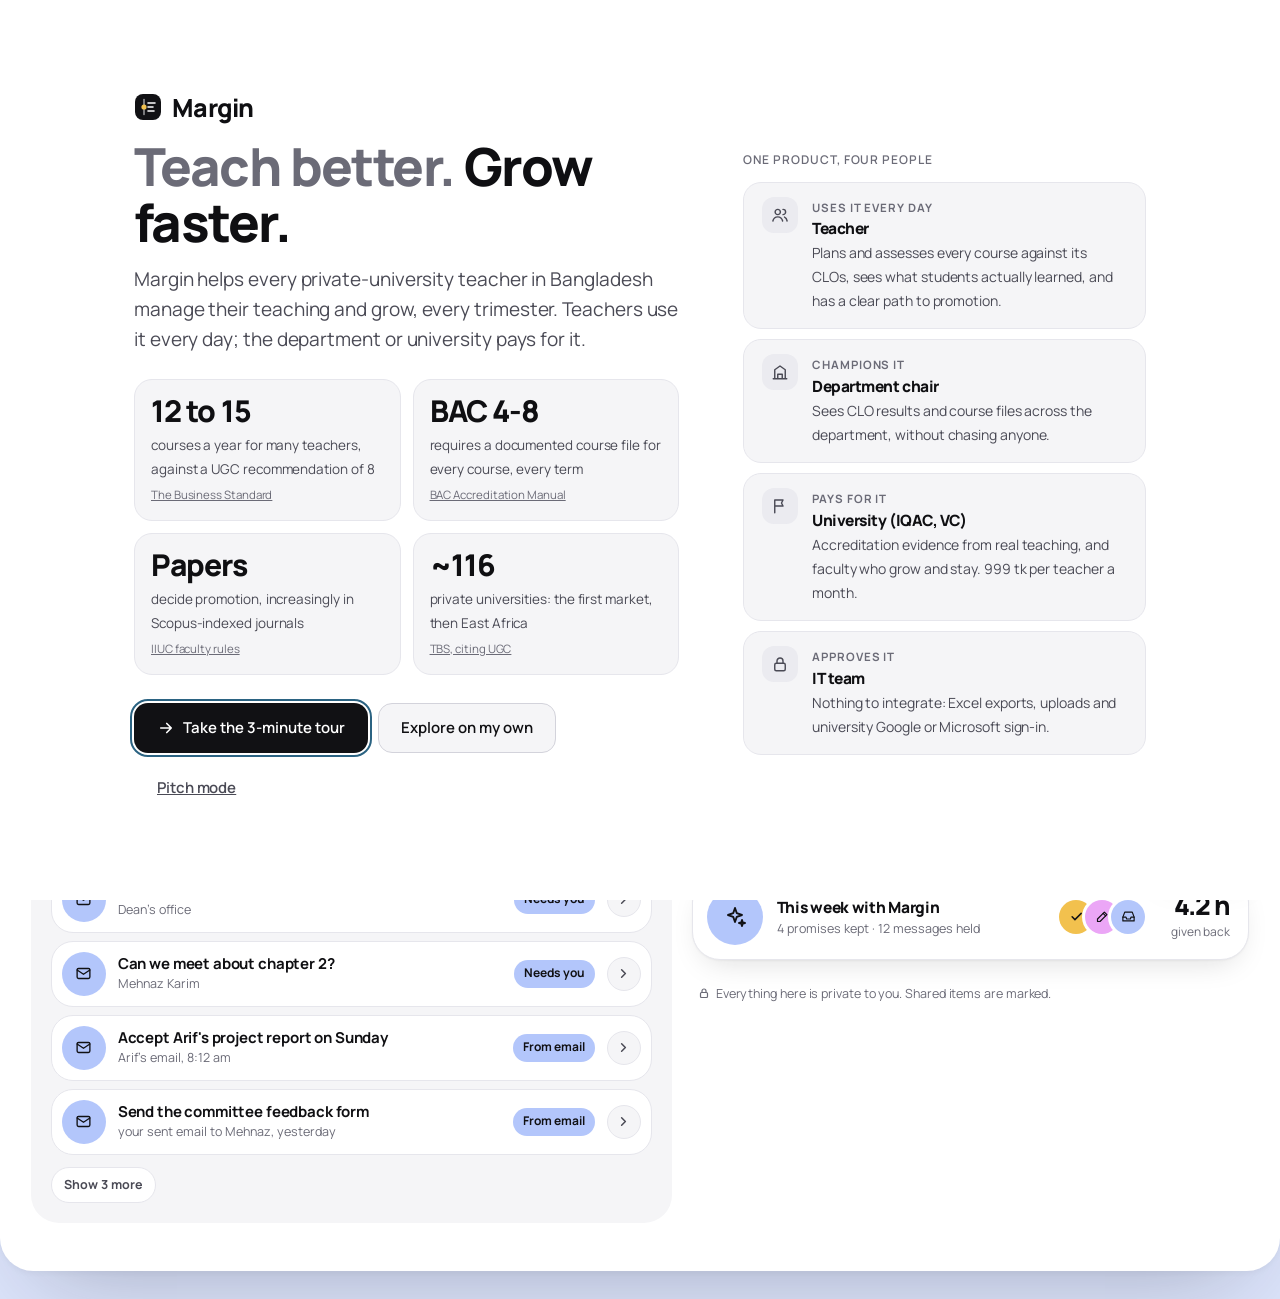
==== commit 6a490b42: "v12: growth message, Outcome Loop in tour and pitch, AI decision signal - Habit loop and growth feat" ====
--- a/index.html
+++ b/index.html
@@ -5,7 +5,7 @@
 <link rel="icon" href="/favicon.svg" type="image/svg+xml">
 <meta name="viewport" content="width=device-width, initial-scale=1, viewport-fit=cover">
 <title>Margin Teacher App</title>
-<meta name="description" content="Margin v3 prototype: a calmer, simplified command centre for private-university teachers, with Today, Teaching, People and Compass.">
+<meta name="description" content="Margin helps private-university teachers manage their teaching and grow, every trimester. Teach better. Grow faster.">
 <link rel="preconnect" href="https://fonts.googleapis.com">
 <link rel="preconnect" href="https://fonts.gstatic.com" crossorigin>
 <link href="https://fonts.googleapis.com/css2?family=Manrope:wght@400;500;600;700;800&family=Noto+Sans+Bengali:wght@400;500;600;700&display=swap" rel="stylesheet">
@@ -1575,6 +1575,16 @@
   .g11 .g11-mini{display:none}
   .g11 .g11-rep .r9-b{flex-wrap:wrap}
 }
+
+/* v12 */
+.sig-row{display:grid;grid-template-columns:minmax(0,1.2fr) minmax(0,2fr) 48px;gap:12px;align-items:center;padding:8px 0;border-top:1px solid var(--line)}
+.sig-row:first-of-type{border-top:0}
+.sig-bar{height:10px;border-radius:5px;background:var(--sunk);overflow:hidden}
+.sig-bar i{display:block;height:100%;border-radius:5px;background:var(--ok)}
+.sig-bar i.mid{background:var(--accent)}
+.sig-bar i.low{background:var(--warn)}
+.sig-row b{text-align:right}
+@media (max-width:719px){.sig-row{grid-template-columns:minmax(0,1fr) 48px}.sig-bar{grid-column:1/-1;grid-row:2}}
 </style>
 </head>
 <body>
@@ -1712,16 +1722,16 @@
     reviews:[]},
   courseFiles:[
     {id:'cf1',course:'CSE 201',title:'Data Structures',aid:'a1',submitted:false,items:[
-      {t:'Course outline',s:'Pulled from the portal',st:'done'},{t:'Lesson plan',s:'Submitted in week 1',st:'done'},{t:'Attendance records',s:'From the portal, updated daily',st:'done'},{t:'CLO to PLO mapping',s:'From the approved curriculum',st:'done'},
-      {t:'Assessment samples',s:'Collecting from Google Classroom: 4 of 6',st:'pending'},{t:'Marks distribution',st:'auto'},{t:'CLO attainment',st:'auto'},
+      {t:'Course outline',s:'From the portal\'s Excel export',st:'done'},{t:'Lesson plan',s:'Submitted in week 1',st:'done'},{t:'Attendance records',s:'From the attendance export, weekly',st:'done'},{t:'CLO to PLO mapping',s:'From the approved curriculum',st:'done'},
+      {t:'Assessment samples',s:'Uploaded to Margin: 4 of 6',st:'pending'},{t:'Marks distribution',st:'auto'},{t:'CLO attainment',st:'auto'},
       {t:'Moderated question paper',s:'Upload the moderated midterm paper',st:'needs',kind:'upload'},{t:'Improvement plan',s:'Two lines on what you would change next term',st:'needs',kind:'note'},{t:'Course evaluation summary',s:'Arrives after the term ends',st:'locked'}]},
     {id:'cf2',course:'CSE 305',title:'Database Systems',aid:'a2',submitted:false,items:[
-      {t:'Course outline',s:'Pulled from the portal',st:'done'},{t:'Lesson plan',s:'Submitted in week 1',st:'done'},{t:'Attendance records',s:'From the portal, updated daily',st:'done'},{t:'CLO to PLO mapping',s:'From the approved curriculum',st:'done'},
-      {t:'Assessment samples',s:'From Google Classroom: 6 of 6',st:'done'},{t:'Marks distribution',st:'auto'},{t:'CLO attainment',st:'auto'},
+      {t:'Course outline',s:'From the portal\'s Excel export',st:'done'},{t:'Lesson plan',s:'Submitted in week 1',st:'done'},{t:'Attendance records',s:'From the attendance export, weekly',st:'done'},{t:'CLO to PLO mapping',s:'From the approved curriculum',st:'done'},
+      {t:'Assessment samples',s:'Uploaded to Margin: 6 of 6',st:'done'},{t:'Marks distribution',st:'auto'},{t:'CLO attainment',st:'auto'},
       {t:'Moderated question paper',s:'Uploaded on 28 September',st:'done'},{t:'Improvement plan',s:'Two lines on what you would change next term',st:'needs',kind:'note'},{t:'Course evaluation summary',s:'Arrives after the term ends',st:'locked'}]},
     {id:'cf3',course:'CSE 410',title:'Software Engineering Lab',aid:'a4',submitted:false,items:[
-      {t:'Course outline',s:'Pulled from the portal',st:'done'},{t:'Lesson plan',s:'Submitted in week 1',st:'done'},{t:'Attendance records',s:'From the portal',st:'done'},{t:'CLO to PLO mapping',s:'From the approved curriculum',st:'done'},
-      {t:'Assessment samples',s:'From Google Classroom: 6 of 6',st:'done'},{t:'Marks distribution',st:'auto'},{t:'CLO attainment',st:'auto'},
+      {t:'Course outline',s:'From the portal\'s Excel export',st:'done'},{t:'Lesson plan',s:'Submitted in week 1',st:'done'},{t:'Attendance records',s:'From the attendance export',st:'done'},{t:'CLO to PLO mapping',s:'From the approved curriculum',st:'done'},
+      {t:'Assessment samples',s:'Uploaded to Margin: 6 of 6',st:'done'},{t:'Marks distribution',st:'auto'},{t:'CLO attainment',st:'auto'},
       {t:'Moderated question paper',s:'Uploaded on 2 October',st:'done'},{t:'Improvement plan',s:'Two lines on what you would change next term',st:'needs',kind:'note'},{t:'Course evaluation summary',s:'Arrives after the term ends',st:'locked'}]}]
   };
 }
@@ -1770,7 +1780,7 @@
   const mins=auto*12+held*1.5+S.stats.accepted*4+S.stats.timeSaved;
   return {kept:S.stats.kept,saved:mins/60,research:hoursDone(),held,auto};
 }
-function cfItems(c){const a=S.assignments.find(x=>x.id===c.aid);const L=a?left(a):0;return c.items.map(it=>it.st==='pending'?(L>0?it:Object.assign({},it,{st:'done',s:'From Google Classroom: 6 of 6'})):it.st!=='auto'?it:Object.assign({},it,L>0?{st:'auto',s:`Fills in when grading is done, ${L} scripts left`}:{st:'done',s:it.t==='Marks distribution'?'Generated from your final marks':'Calculated from marks against each CLO'}))}
+function cfItems(c){const a=S.assignments.find(x=>x.id===c.aid);const L=a?left(a):0;return c.items.map(it=>it.st==='pending'?(L>0?it:Object.assign({},it,{st:'done',s:'Uploaded to Margin: 6 of 6'})):it.st!=='auto'?it:Object.assign({},it,L>0?{st:'auto',s:`Fills in when grading is done, ${L} scripts left`}:{st:'done',s:it.t==='Marks distribution'?'Generated from your final marks':'Calculated from marks against each CLO'}))}
 function cfReady(c){return cfItems(c).filter(i=>i.st!=='locked')}
 function cfPct(c){if(c.submitted)return 1;const its=cfReady(c);return its.filter(i=>i.st==='done').length/its.length}
 function cfNeeds(c){return c.submitted?0:c.items.filter(i=>i.st==='needs').length}
@@ -2204,7 +2214,7 @@
   ${L?`<div class="field" style="flex-direction:row;align-items:center;gap:10px"><label for="mps">Your pace</label><select id="mps" data-chg="mins" data-id="${a.id}" style="width:auto">${[2,3,4,5,6,8,10].map(m=>`<option value="${m}" ${m===a.mins?'selected':''}>${m} min a script</option>`).join('')}</select></div>`:''}
   ${L?`<div class="stepper"><button type="button" class="btn sm" data-act="grade" data-id="${a.id}" data-n="10" data-c="${c.id}">+10 graded</button><button type="button" class="btn sm" data-act="grade" data-id="${a.id}" data-n="${L}" data-c="${c.id}">Mark all graded</button></div>`:''}
   <h3>Course file <span style="text-transform:none;letter-spacing:0;font-weight:500">· ${Math.round(cfPct(c)*100)}% · your chair sees this number, nothing else</span></h3>
-  <p class="row-s">Margin builds this from the portal, Google Classroom and your grading. You only handle what needs judgement.</p>
+  <p class="row-s">Margin builds this from your syllabus, your grading and the files you upload. You only handle what needs judgement.</p>
   ${cfList(c,its,STI)}
   ${c.submitted?`<div class="stamp">${ic('check',20,2.4)} Sent to IQAC. Your chair's view turned green.</div>`:`<div style="margin-top:20px"><button type="button" class="btn primary" style="width:100%" data-act="cf-submit" data-c="${c.id}" ${ready?'':'disabled'}>Submit to IQAC</button><p class="row-s" style="text-align:center;margin-top:8px">${ready?'Everything for this term is in.':'Available once every current item is complete.'}</p></div>`}`,'course:'+id);
 }
@@ -2315,11 +2325,11 @@
 function deptRows(){const mine=S.courseFiles.map(c=>{const a=S.assignments.find(x=>x.id===c.aid);return{c:c.course,t:S.full,g:Math.round(a.graded/a.total*100),f:Math.round(cfPct(c)*100),s:4}});return DEPT.concat(mine)}
 function vAdmin(){
   const rows=deptRows();const r=C().rule;
-  const acc=41+S.stats.accepted,seen=70+S.stats.accepted+S.stats.rejected;
+  const T9=sigTotals(),acc=T9.a+T9.e,seen=T9.t;
   const onTrack=Math.round(rows.filter(x=>x.f>=60||x.f>=100).length/rows.length*100);
   const M=[
     {l:'Teachers active every week',s:'21 of 25 in CSE',v:84,t:70,u:'%'},
-    {l:'AI suggestions accepted or edited',s:`${acc} of ${seen} this term`,v:Math.round(acc/seen*100),t:50,u:'%'},
+    {l:'AI drafts approved, as drafted or after light edits',s:`${acc} of ${seen} teacher decisions this term`,v:Math.round(acc/seen*100),t:70,u:'%'},
     {l:'Course files on track for on-time submission',s:`${rows.filter(x=>x.f>=60).length} of ${rows.length} courses`,v:onTrack,t:90,u:'%'},
     {l:'Research hours protected per teacher, weekly',s:'Anonymous average, opt-in',v:3.4,t:3,u:' h',max:6},
     {l:'Teachers with an active Compass goal',s:'17 of 25',v:68,t:60,u:'%'}];
@@ -2330,10 +2340,10 @@
   ${M.map(m=>{const mx=m.max||100;return `<div class="score"><div class="score-l">${esc(m.l)}<small>${esc(m.s)}</small></div><div class="tm" aria-hidden="true"><i class="${m.v<m.t?'below':''}" style="width:${Math.min(100,m.v/mx*100)}%"></i><span class="tgt" style="left:${m.t/mx*100}%"></span></div><div class="score-v num">${m.v}${m.u}<small>target ${m.t}${m.u}</small></div></div>`}).join('')}
   </section>
   <div class="grid-2">
-    <section class="card rise" style="--i:2"><div class="card-h"><h2>Set up once</h2><span class="badge">CSV, nightly</span></div>
+    <section class="card rise" style="--i:2"><div class="card-h"><h2>Set up once</h2><span class="badge">Excel or CSV, once a trimester</span></div>
       <ul class="list setup">${[['Academic calendar','14 weeks, 2 exam windows, 6 holidays'],['Course allocations','25 teachers, 61 sections'],['Class schedules','412 sessions this term'],['Rosters','3,210 students']].map(x=>`<li><span class="st done">${ic('check',14,2.6)}</span><div class="row-main"><div class="row-t">${x[0]}</div><div class="row-s">${x[1]}</div></div><button type="button" class="btn sm ghost" data-act="reimport">Re-import</button></li>`).join('')}</ul>
       <h3 class="tile-k" style="margin:18px 0 4px">Connections</h3>
-      <ul class="list setup"><li><span class="st done">${ic('check',14,2.6)}</span><div class="row-main"><div class="row-t">Google Workspace sign-in</div><div class="row-s">University accounts only</div></div></li><li><span class="st done">${ic('check',14,2.6)}</span><div class="row-main"><div class="row-t">Gmail and Calendar</div><div class="row-s">21 of 25 teachers opted in, each with their own consent</div></div></li><li><span class="st done">${ic('check',14,2.6)}</span><div class="row-main"><div class="row-t">Google Classroom</div><div class="row-s">Assessment samples for course files</div></div></li></ul>
+      <ul class="list setup"><li><span class="st done">${ic('check',14,2.6)}</span><div class="row-main"><div class="row-t">Google Workspace sign-in</div><div class="row-s">University accounts only</div></div></li><li><span class="st done">${ic('check',14,2.6)}</span><div class="row-main"><div class="row-t">Gmail and Calendar</div><div class="row-s">21 of 25 teachers opted in, each with their own consent</div></div></li><li><span class="st done">${ic('check',14,2.6)}</span><div class="row-main"><div class="row-t">Forward to Margin</div><div class="row-s">Each teacher's own address for notices and assessment samples</div></div></li></ul>
     </section>
     <div style="display:flex;flex-direction:column;gap:20px">
       <section class="card rise" style="--i:3"><div class="card-h"><h2>Promotion rule</h2></div><p class="card-sub">Assistant to Associate Professor. Each teacher sees their own progress, privately.</p>
@@ -2520,11 +2530,11 @@
 /* ---------- cover ---------- */
 function showCover(){
   const el=document.createElement('div');el.className='cover';el.setAttribute('role','dialog');el.setAttribute('aria-modal','true');el.setAttribute('aria-label','About Margin');
-  const roles=[['people','Teacher','Uses it every day','A calm day, kept promises, course files that build themselves, a path to promotion.'],['dept','Department chair','Champions it','Sees which courses are on track without chasing anyone.'],['flag','University (IQAC, VC)','Pays for it','Accreditation-ready course files, results on time, calmer faculty who stay.'],['lock','IT team','Approves it','University sign-in, CSV setup, nothing extra to maintain.']];
+  const roles=[['people','Teacher','Uses it every day','Plans and assesses every course against its CLOs, sees what students actually learned, and has a clear path to promotion.'],['dept','Department chair','Champions it','Sees CLO results and course files across the department, without chasing anyone.'],['flag','University (IQAC, VC)','Pays for it','Accreditation evidence from real teaching, and faculty who grow and stay. 999 tk per teacher a month.'],['lock','IT team','Approves it','Nothing to integrate: Excel exports, uploads and university Google or Microsoft sign-in.']];
   el.innerHTML=`<div class="cover-in"><div>
     <div class="brand" style="padding:0">${MARK}<span>Margin</span></div>
-    <h1><span>The portal manages courses.</span> Margin manages the teacher's day and career.</h1>
-    <p class="lede">A personal command centre for private-university teachers in Bangladesh, provided and paid for by their university.</p>
+    <h1><span>Teach better.</span> Grow faster.</h1>
+    <p class="lede">Margin helps every private-university teacher in Bangladesh manage their teaching and grow, every trimester. Teachers use it every day; the department or university pays for it.</p>
     <div class="facts4">
       <div><b>12 to 15</b><span>courses a year for many teachers, against a UGC recommendation of 8</span><a href="https://www.tbsnews.net/thoughts/path-reforming-private-universities-942346" target="_blank" rel="noopener">The Business Standard</a></div>
       <div><b>BAC 4-8</b><span>requires a documented course file for every course, every term</span><a href="https://iqac.daffodilvarsity.edu.bd/images/pdf/Accreditation-Manual.pdf" target="_blank" rel="noopener">BAC Accreditation Manual</a></div>
@@ -2544,7 +2554,7 @@
   {role:'teacher',view:'today',sel:'[data-tour="head"]',k:'Tuesday, 8:55 am, on the bus',t:'One sentence answers "what do I owe today?"',b:'Dr. Rahman teaches three courses in a heavy midterm week. Margin already knows his term from the university\'s files. He typed nothing to set it up.'},
   {sel:'[data-tour="ai"]',k:'Promises with AI capture',t:'Margin catches the promise he would have forgotten',b:'A student emailed asking to submit on Sunday. Margin suggests it as a promise, showing the exact line. One tap adds it; nothing is ever sent without him.',try:{l:'Tap "Add promise"',run:()=>{const s=S.suggestions.find(x=>x.id==='sg1');if(s&&!s.done){snap();s.done=true;S.stats.accepted++;S.promises.push({id:uid(),sid:s.sid,who:s.who,task:s.task,course:s.course,due:s.due,done:false,via:'from email'});commit('Added to your promises',true,["On Arif's student card",'Due '+dueLow(s.due)+', in People','Nothing was sent to the student'])}}}},
   {sel:'[data-tour="research"]',k:'Protected time',t:'His writing time is guarded, not hoped for',b:'The 2:30 block holds every message until he finishes. If a meeting steals it, Margin moves it to a lighter week instead of deleting it.'},
-  {view:'teaching',sel:'[data-tour="cf1"]',k:'Course file autopilot',t:'Grading quietly builds the accreditation file',b:'BAC needs a course file for every course. Margin assembles it from the portal, Google Classroom and his grading. He only does the two parts that need judgement.',try:{l:'Finish grading Quiz 2',run:()=>{const a=S.assignments.find(x=>x.id==='a1');a.graded=a.total;const cf=S.courseFiles[0];commit('CSE 201 Quiz 2 fully graded',true,['Marks distribution and CLO attainment filled in','Course file now '+Math.round(cfPct(cf)*100)+'%',"Chair's view: CSE 201 grading complete"])}}},
+  {view:'teaching',sel:'[data-tour="cf1"]',k:'Course file autopilot',t:'Grading quietly builds the accreditation file',b:'BAC needs a course file for every course. Margin assembles it from his syllabus, his grading and the portal\'s own Excel exports, with no integration. He only does the two parts that need judgement.',try:{l:'Finish grading Quiz 2',run:()=>{const a=S.assignments.find(x=>x.id==='a1');a.graded=a.total;const cf=S.courseFiles[0];commit('CSE 201 Quiz 2 fully graded',true,['Marks distribution and CLO attainment filled in','Course file now '+Math.round(cfPct(cf)*100)+'%',"Chair's view: CSE 201 grading complete"])}}},
   {role:'chair',view:'dept',sel:'[data-tour="dept"]',k:'Meanwhile, the chair',t:'Prof. Akhter sees it move, without chasing anyone',b:'CSE 201 just reached 100% grading. She sees counts and course-file progress, never his notes, inbox or goals. No teacher is ranked.'},
   {role:'teacher',view:'compass',sel:'[data-tour="promo"]',k:'Why he opens it every day',t:'A visible path to promotion',b:'The university\'s promotion rule becomes his personal plan. Watch what happens when a paper under review gets accepted.',try:{l:'Accept the attrition paper',run:()=>{const p=C().papers.find(x=>x.id==='r2');if(p.stage<4){snap();p.stage=4;commit('Promotion moves forward to '+(readyDate()||'now'),true,['Added to his promotion dossier','Goal "Two indexed papers" updated'])}}}},
   {view:'today',sel:'[data-tour="impact"]',k:'Success in his terms',t:'Margin shows what it gave back',b:'Promises kept, hours saved, research protected. Personal results keep a teacher coming back, even though the university pays.'},
@@ -2571,11 +2581,11 @@
   const card=$('#tourcard'),sp=$('#spot');const n=TOUR.length-1;
   if(st.final){
     sp.style.opacity='0';$('#tourblock').classList.add('dim');card.className='tour final';
-    card.innerHTML=`<div class="k">That's Margin</div><h3 style="font-size:30px">Personal for the teacher. Operational for the university. Paid for by the institution.</h3>
-    <div class="biz"><div><small>Who pays</small><b>The university, per teacher per year</b><span>Annual contracts in taka. Department or university-wide.</span></div>
-    <div><small>How we get in</small><b>A one-department, one-semester pilot</b><span>Done-for-you CSV onboarding. Extended free if weekly use is low after 60 days.</span></div>
-    <div><small>Where it grows</small><b>~116 private universities, then East Africa</b><span>Through Verlocity's ERP clients and network in Bangladesh and Somalia.</span></div></div>
-    <p style="margin-top:16px">Next: 15 to 20 interviews at 3 to 4 universities to validate the frictions, then one signed pilot for next semester.</p>
+    card.innerHTML=`<div class="k">That's Margin</div><h3 style="font-size:30px">Teachers grow. Departments prove what students learned. The university pays.</h3>
+    <div class="biz"><div><small>Who pays</small><b>999 tk per teacher, per month</b><span>Paid by the department or university, per trimester or 9,990 tk a year upfront. Never by the teacher.</span></div>
+    <div><small>How we get in</small><b>One department, one trimester</b><span>Done-for-you setup from syllabi and Excel exports. If 30 of 50 teachers aren't using it weekly, they don't pay.</span></div>
+    <div><small>Where it grows</small><b>UIU's BBA department first</b><span>Then all of UIU, ~116 private universities, and other OBE markets through Verlocity's network.</span></div></div>
+    <p style="margin-top:16px">Next: a one-trimester pilot with UIU's BBA department, 50 teachers, measured on four signals agreed in advance.</p>
     <div class="tour-f"><button type="button" class="btn ghost" data-t="replay">Replay tour</button><span style="flex:1"></span><button type="button" class="btn primary" data-t="explore">Explore the app</button></div>`;
     card.querySelector('[data-t="explore"]').focus();return;
   }
@@ -3398,7 +3408,7 @@
   return `<div class="view v9p">
   ${hd9('pen',L('Make'),'What do you want to make? Margin drafts, you approve.')}
   <div class="cc4 rise" style="--i:1">${tiles.map(t=>`<button type="button" class="cc ${t.cls}" data-act="${t.act}" ${t.attrs}><div class="top"><span class="ic-b">${ic(t.icon,20)}</span>${t.extra}</div>${t.art}<div class="by">${t.by}</div><b class="t">${t.t}</b></button>`).join('')}</div>
-  <section class="b rise" style="--i:2" aria-labelledby="ip-h"><div class="b-h"><h2 id="ip-h">In progress</h2><span class="b-sub">Collecting itself from the portal and your grading</span></div><ul class="q9-list">${rows.join('')}</ul></section>
+  <section class="b rise" style="--i:2" aria-labelledby="ip-h"><div class="b-h"><h2 id="ip-h">In progress</h2><span class="b-sub">Building itself from your grading and uploads</span></div><ul class="q9-list">${rows.join('')}</ul></section>
   ${handoverCourseHTML()}
   <p class="q9-priv" style="margin-top:16px">${ic('lock',12,2.4)} Drafts stay private until you submit them. <button type="button" class="lnk" data-act="fb-open" style="margin-left:6px">Draft feedback on a mark</button></p>
   </div>`;
@@ -3453,10 +3463,10 @@
 feedHTML=function(max){return v8feed(S.mode==='full'&&S.view==='today'&&!PHONE()?3:max)};
 
 /* ====================== v10: habit loop (behind one switch) ======================
-   HABIT_LOOP_ENABLED is OFF by default. Turn it on from the Prototype panel ("Habit loop"),
+   HABIT_LOOP_ENABLED is ON by default (since v12). Switch it off or on from the Prototype panel ("Habit loop"),
    or with ?habit=on / ?habit=off in the address. When it is off, nothing below changes the app. */
 const HABIT_KEY='margin.habit';
-const HABIT_LOOP_ENABLED=(()=>{try{const q=new URLSearchParams(location.search).get('habit');if(q==='on'||q==='off')localStorage.setItem(HABIT_KEY,q==='on'?'1':'0');return localStorage.getItem(HABIT_KEY)==='1'}catch(_){return false}})();
+const HABIT_LOOP_ENABLED=(()=>{try{const q=new URLSearchParams(location.search).get('habit');if(q==='on'||q==='off')localStorage.setItem(HABIT_KEY,q==='on'?'1':'0');return localStorage.getItem(HABIT_KEY)!=='0'}catch(_){return true}})();
 /* Minutes each approved item saves. These are estimates, shown as estimates. */
 const HABIT_ESTIMATES={qp:{min:90,label:'question paper'},cf:{min:30,label:'course-file entry'},notice:{min:10,label:'notice summary'},reply:{min:10,label:'email reply'}};
 
@@ -3744,10 +3754,10 @@
 
 /* ====================== v11: growth features (behind one switch) ======================
    Class Insight (course panel → Insight tab) and the trimester teaching report (Grow + a Today card).
-   GROWTH_FEATURES_ENABLED is OFF by default. Turn it on from the Prototype panel ("Growth features"),
+   GROWTH_FEATURES_ENABLED is ON by default (since v12). Switch it off or on from the Prototype panel ("Growth features"),
    or with ?growth=on / ?growth=off. Settings live in lib/growth.js (MarginGrowth.CONFIG). */
 const GROWTH_KEY='margin.growth';
-const GROWTH_FEATURES_ENABLED=(()=>{try{const q=new URLSearchParams(location.search).get('growth');if(q==='on'||q==='off')localStorage.setItem(GROWTH_KEY,q==='on'?'1':'0');return localStorage.getItem(GROWTH_KEY)==='1'&&!!window.MarginGrowth}catch(_){return false}})();
+const GROWTH_FEATURES_ENABLED=(()=>{try{const q=new URLSearchParams(location.search).get('growth');if(q==='on'||q==='off')localStorage.setItem(GROWTH_KEY,q==='on'?'1':'0');return localStorage.getItem(GROWTH_KEY)!=='0'&&!!window.MarginGrowth}catch(_){return !!window.MarginGrowth}})();
 
 const v10drawProto=drawProto;
 drawProto=function(){
@@ -3773,7 +3783,7 @@
     S.g11={fin,marks:{},ins:{},acts:{},actsDone:{},report:{draft:null,eval:null,busy:false},reports:[structuredClone(G.PAST_REPORT)],showCard:false,researchHours:31,
       classes:{'CSE 201':[28,27],'CSE 305':[26,24],'CSE 410':[14,14],'FIN 101':[G.FIN.classes.planned,G.FIN.classes.held]},
       cf:{id:G.FIN.id,course:G.FIN.course,title:G.FIN.title,aid:G.FIN.aid,submitted:false,g11:true,items:[
-        {t:'Course outline',s:'Pulled from the portal',st:'done'},{t:'Lesson plan',s:'Submitted in week 1',st:'done'},{t:'Attendance records',s:'From the portal, updated daily',st:'done'},{t:'CLO to PLO mapping',s:'From the BBA curriculum',st:'done'},
+        {t:'Course outline',s:'From the portal\'s Excel export',st:'done'},{t:'Lesson plan',s:'Submitted in week 1',st:'done'},{t:'Attendance records',s:'From the attendance export, weekly',st:'done'},{t:'CLO to PLO mapping',s:'From the BBA curriculum',st:'done'},
         {t:'Assessment samples',s:'Quiz 1 and midterm, from Margin',st:'done'},{t:'Marks distribution',st:'auto'},{t:'CLO attainment',st:'auto'},
         {t:'Moderated question paper',s:'Midterm, moderated by Dr. Sultana Parvin',st:'done'},{t:'Improvement plan',s:'Added in week 6',st:'done'},{t:'Course evaluation summary',s:'Arrives after the term ends',st:'locked'}]},
       as:{id:G.FIN.aid,course:G.FIN.course,title:'Midterm',total:40,graded:40,mins:4,ret:plus(-3),g11:true}};
@@ -4348,6 +4358,66 @@
 matchMedia('(max-width:719px)').addEventListener('change',()=>{lastView=null;render()});
 window.addEventListener('storage',ev=>{if(ev.key===KEY&&FRAME){try{S=JSON.parse(ev.newValue)||S;render()}catch(_){}}});
 
+
+/* ====================== v12: growth message, the Outcome Loop in the tour, AI decision signal ======================
+   1. The guided tour now walks the Outcome Loop: Class Insight on a BBA course, then the trimester teaching report.
+   2. Every decision on an approval card (approve, edit, dismiss) is counted. These counts are the training signal
+      for Margin's own models later. Only counts and card types are kept, never what the teacher wrote. */
+
+/* ---------- 1. tour: the Outcome Loop ---------- */
+if(GROWTH_FEATURES_ENABLED){
+  const at=TOUR.findIndex(x=>x.sel==='[data-tour="cf1"]');
+  if(at>=0)TOUR.splice(at+1,0,
+    {view:'teaching',sel:'#layer .g11-ins',open:()=>{S.g11tab='insight';openCourse('cf-fin')},k:'The Outcome Loop',t:'He sees what his students actually learned',
+     b:'His Principles of Finance quiz and midterm marks became CLO results in seconds. CLO3, evaluating projects with NPV and IRR, is below target. Margin names the hardest question and suggests a practice quiz and a revision class he can approve.'},
+    {view:'compass',sel:'#g11-rep',k:'Grow every trimester',t:'The trimester ends with a teaching report, not a scramble',
+     b:'Margin drafts what went well, where students struggled and three actions for next trimester. He edits and approves; the actions become next trimester\'s goals. It stays private unless he shares it.',
+     try:{l:'Draft my teaching report',run:()=>{const g=$('[data-act="g11-gen"]');g&&g.click()}}});
+}
+const v11tourGo=tourGo;
+tourGo=function(i){
+  v11tourGo(i);
+  const st=TOUR[i];if(!st||!st.open)return;
+  st.open();
+  setTimeout(()=>{const el=$(st.sel);if(el)el.scrollIntoView({block:'start',behavior:'smooth'});setTimeout(placeSpot,380)},120);
+};
+
+/* ---------- 2. AI decision signal ---------- */
+const SIG_KEY='margin.signal';
+var SIG_PILOT={approved:39,edited:13,dismissed:18}; // illustrative pilot totals this term, all teachers, shown on the IQAC view
+function sigLoad(){try{return JSON.parse(localStorage.getItem(SIG_KEY))||{approved:0,edited:0,dismissed:0,log:[]}}catch(_){return {approved:0,edited:0,dismissed:0,log:[]}}}
+var SIG=sigLoad();
+function sigTotals(){const x=SIG||{approved:0,edited:0,dismissed:0};const a=SIG_PILOT.approved+x.approved,e=SIG_PILOT.edited+x.edited,d=SIG_PILOT.dismissed+x.dismissed;return {a,e,d,t:a+e+d}}
+function sigSave(){try{localStorage.setItem(SIG_KEY,JSON.stringify(SIG))}catch(_){}}
+document.addEventListener('click',e=>{
+  const b=e.target.closest('.scard .sc-acts button');if(!b)return;
+  const card=b.closest('.scard');const label=(b.textContent||'').trim();
+  const kind=b.classList.contains('ghost')?'dismissed':/^edit\b/i.test(label)?'edited':b.classList.contains('primary')?'approved':null;
+  if(!kind)return;
+  const src=(card.querySelector('.sc-sl')||{}).textContent||'';
+  SIG[kind]++;SIG.log.push({k:kind,type:src.split('·')[0].trim().slice(0,40),at:Date.now()});if(SIG.log.length>200)SIG.log.shift();sigSave();
+},true);
+function sigRow(n,label,total,cls){const pct=total?Math.round(n/total*100):0;return `<div class="sig-row"><span>${label}</span><span class="sig-bar" aria-hidden="true"><i class="${cls}" style="width:${pct}%"></i></span><b class="num">${pct}%</b></div>`}
+function sigCard(){
+  const Q=sigTotals(),A=Q.a,E=Q.e,D=Q.d,T=Q.t;
+  return `<section class="card rise sig-card" style="--i:2;margin-top:20px" id="sig-card"><div class="card-h"><h2>AI quality, from teachers' decisions</h2><span class="card-sub" style="margin:0">${T} decisions this term</span></div>
+  <p class="card-sub">Every AI draft is approved, edited or dismissed by a teacher. Margin counts those decisions; it never keeps what teachers wrote. The counts tell us where the AI is good enough, and become training data for Margin's own models.</p>
+  ${sigRow(A,'Approved as drafted',T,'ok')}${sigRow(E,'Edited, then approved',T,'mid')}${sigRow(D,'Dismissed',T,'low')}
+  <p class="row-s" style="margin-top:10px">Pilot target: 70% approved with light or no edits. ${Math.round((A+E)/T*100)}% so far.${SIG.approved+SIG.edited+SIG.dismissed?` Includes ${SIG.approved+SIG.edited+SIG.dismissed} from this demo.`:''}</p></section>`;
+}
+const v11render=render;
+render=function(){
+  const r=v11render.apply(this,arguments);
+  if(S.view==='admin'&&!$('#sig-card')){const sc=$('[data-tour="score"]');if(sc)sc.insertAdjacentHTML('afterend',sigCard())}
+  return r;
+};
+const v11drawProto=drawProto;
+drawProto=function(){
+  v11drawProto();
+  if(FRAME||!protoOpen)return;const m=$('#proto .proto-m');if(!m)return;
+  m.insertAdjacentHTML('beforeend',`<h4>AI decisions in this demo</h4><p class="row-s" style="margin:0">${SIG.approved} approved · ${SIG.edited} edited · ${SIG.dismissed} dismissed. Shown to IQAC as AI quality.</p>`);
+};
+
 routeFromHash();
 render();
 boot8();
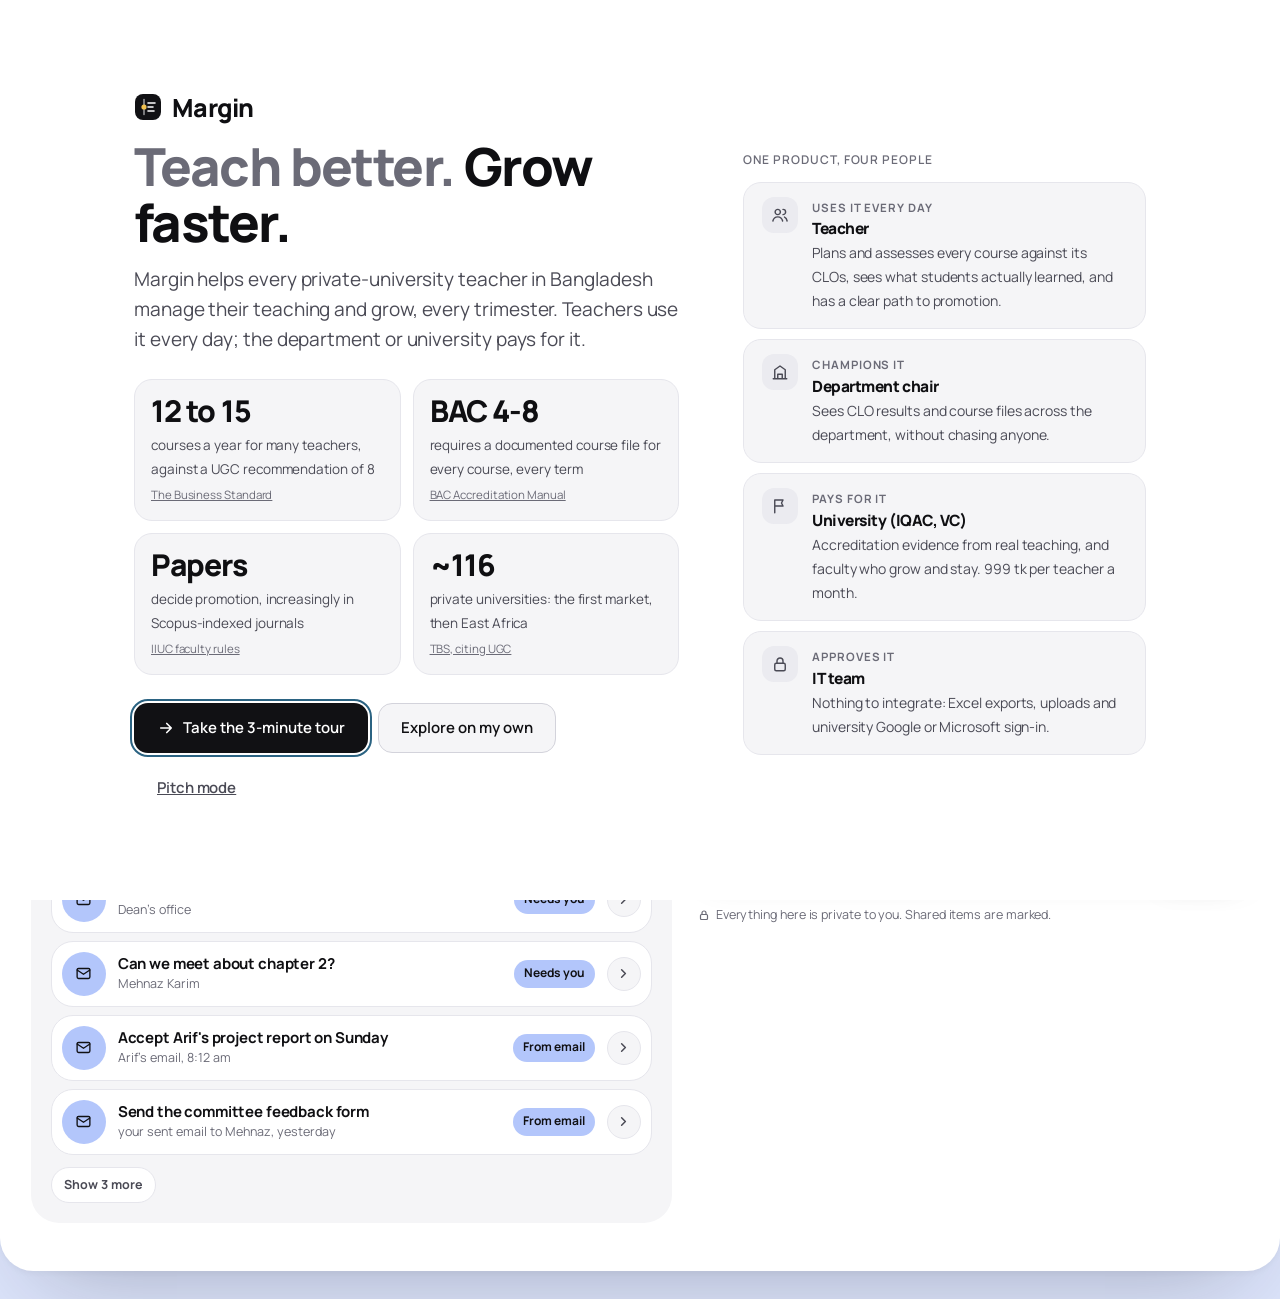
==== commit 619cf587: "Calmer app: UX audit fixes for Grow, Today, People and Make - Compass home: at most 2 approval cards" ====
--- a/index.html
+++ b/index.html
@@ -1586,6 +1586,8 @@
 .sig-row b{text-align:right}
 @media (max-width:719px){.sig-row{grid-template-columns:minmax(0,1fr) 48px}.sig-bar{grid-column:1/-1;grid-row:2}}
 </style>
+<link rel="stylesheet" href="lib/compass.css">
+<link rel="stylesheet" href="lib/ux-calm.css">
 </head>
 <body>
 <div id="app"></div>
@@ -1593,6 +1595,8 @@
 <div id="toasts" role="status" aria-live="polite"></div>
 <div id="proto"></div>
 <script src="lib/growth.js"></script>
+<script src="lib/compass-data.js"></script>
+<script src="lib/compass.js"></script>
 <script>
 (function(){
 'use strict';
@@ -3772,6 +3776,7 @@
   const u=new URL(location.href);u.searchParams.delete('growth');location.replace(u.toString());
 },true);
 
+let growthReportPanel=()=>''; // set below when growth features are on; used by the v13 Compass
 if(GROWTH_FEATURES_ENABLED){
 document.documentElement.classList.add('g11');
 const G=window.MarginGrowth,CFG=G.CONFIG;
@@ -4067,6 +4072,7 @@
   const i=html.indexOf('</header>');return i<0?html:html.slice(0,i+9)+`<div class="g11-top">${card}</div>`+html.slice(i+9);
 };
 const v10vCompass=vCompass;
+growthReportPanel=()=>reportPanel();
 vCompass=function(){
   const html=v10vCompass();const m='<button type="button" class="impill g9-more';const i=html.indexOf(m);
   return i<0?html.replace(/<\/div>\s*$/,reportPanel()+'</div>'):html.slice(0,i)+reportPanel()+html.slice(i);
@@ -4418,6 +4424,10 @@
   m.insertAdjacentHTML('beforeend',`<h4>AI decisions in this demo</h4><p class="row-s" style="margin:0">${SIG.approved} approved · ${SIG.edited} edited · ${SIG.dismissed} dismissed. Shown to IQAC as AI quality.</p>`);
 };
 
+/* v13: rebuilt Compass (lib/compass.js) plugs in here */
+if(window.MarginCompass)MarginCompass.install({get S(){return S},VIEWS,TOUR,render:()=>render(),go:v=>go(v),toast:(m,u,t)=>toast(m,u,t),commit:(m,n,t)=>commit(m,n,t),snap:()=>snap(),save:()=>save(),
+  esc,ic,ring,L,sCard:c=>sCard(c),hd9,sheet:(h,k)=>sheet(h,k),closeLayer:()=>closeLayer(),copyText:t=>copyText(t),reportPanel:()=>growthReportPanel(),copilotHTML:()=>copilotHTML(),
+  tourOn:()=>!!tour,setCompassLine:f=>{compassLine=f},setQ9Rs:f=>{q9Rs=f}});
 routeFromHash();
 render();
 boot8();
--- a/lib/compass.css
+++ b/lib/compass.css
@@ -0,0 +1,297 @@
+/* Margin Compass (v13). Uses the app's existing tokens and components only; nothing outside .cx is restyled. */
+.cx{--cx-bad:#C0392B;--cx-bad-soft:#FBE3DF;--cx-bad-ink:#7A1B10}
+:root[data-theme="dark"] .cx{--cx-bad:#FF8A7A;--cx-bad-soft:#3A1C18;--cx-bad-ink:#FFC9C0}
+@media (prefers-color-scheme:dark){:root:not([data-theme="light"]) .cx{--cx-bad:#FF8A7A;--cx-bad-soft:#3A1C18;--cx-bad-ink:#FFC9C0}}
+
+.cx .dhead-r{flex-wrap:wrap;justify-content:flex-end}
+.cx-priv{white-space:normal}
+.cx-tabs{margin:0 0 18px;padding:2px 2px 6px}
+.cx-tabs button{height:42px;padding:0 15px;font-size:13.5px}
+.cx-sample{display:inline-flex;align-items:center;height:20px;padding:0 8px;border-radius:99px;font:700 10.5px/1 var(--sans);letter-spacing:.02em;text-transform:none;background:var(--sunk);color:var(--ink-3);white-space:nowrap;vertical-align:middle}
+.cx-sec-h{padding:0 4px}
+.cx-sec-h h2{font:800 18px/1.2 var(--sans);letter-spacing:-.025em;margin:0}
+.cx-empty{font-size:13px;color:var(--ink-3);margin:6px 2px}
+.cx-lede{font-size:14.5px;color:var(--ink-2);margin:-4px 4px 14px;max-width:70ch}
+
+/* hero */
+.cx-hero{grid-template-columns:auto minmax(0,1fr)}
+.cx-hero .cx-sample{background:#26272E;color:#C9C9D2;margin-left:4px}
+.cx-hero h2{max-width:22ch}
+.cx-hero [data-cx-eta]{color:var(--p-yellow);display:inline-block;min-width:1.1ch;text-align:center}
+.cx-hero .cx-count{transform:scale(1.12);transition:transform .3s}
+.cx-hero-d{margin-top:6px;font-size:14px;color:#A9A9B5;display:flex;flex-wrap:wrap;gap:6px 10px;align-items:center}
+.cx-was{display:inline-flex;align-items:center;height:24px;padding:0 10px;border-radius:99px;background:#BDEBCB;color:#0F3D24;font-size:12px;font-weight:800}
+.cx-hero-s{margin-top:12px;font-size:14.5px;color:#E4E4EA;max-width:58ch}
+.cx-hero-s b{color:#fff}
+.cx-hero-r{margin-top:6px;font-size:12px;color:#8E8E99}
+.cx-fast{grid-column:1/-1;display:flex;align-items:center;gap:12px;flex-wrap:wrap;padding:12px 14px;border-radius:20px;background:#1F2026}
+.cx-fast p{flex:1;min-width:200px;font-size:14px;color:#E4E4EA;margin:0}
+.cx-fast b{color:#fff}
+.cx-fast-ic{width:34px;height:34px;border-radius:50%;display:grid;place-items:center;background:var(--p-yellow);color:#111114;flex:none}
+.cx-pulse{animation:cxPulse 1.6s ease-out 1}
+@keyframes cxPulse{0%{box-shadow:0 0 0 0 rgba(242,193,78,.75)}100%{box-shadow:0 0 0 18px rgba(242,193,78,0)}}
+
+/* layout */
+.cx-two{display:grid;grid-template-columns:minmax(0,1.35fr) minmax(0,1fr);gap:20px;align-items:start;margin-bottom:20px}
+.cx-two.cx-fm{grid-template-columns:minmax(0,1.2fr) minmax(0,1fr);margin-top:20px}
+.cx-cards{display:flex;flex-direction:column;gap:10px}
+.cx-to{font-size:12.5px;color:var(--ink-3);margin:0}
+
+/* research time */
+.cx-time{display:flex;align-items:baseline;gap:8px;margin:2px 0 10px}
+.cx-time b{font:800 34px/1 var(--sans);letter-spacing:-.04em}
+.cx-time span{font-size:14px;color:var(--ink-3);font-weight:600}
+.cx-next{display:flex;align-items:center;gap:6px;flex-wrap:wrap;font-size:13.5px;color:var(--ink-2);margin:12px 0 0;padding:10px 12px;border-radius:14px;background:var(--cool-soft)}
+.cx-next.ok{background:var(--ok-soft);color:var(--ok)}
+
+/* board */
+.cx-board-b{margin-bottom:20px}
+.cx-board{display:grid;grid-template-columns:repeat(5,minmax(210px,1fr));gap:10px;overflow-x:auto;scroll-snap-type:x mandatory;padding-bottom:6px;scrollbar-width:thin}
+.cx-col{background:var(--frame);border:1px solid var(--line);border-radius:20px;padding:10px;display:flex;flex-direction:column;gap:8px;scroll-snap-align:start;min-width:0}
+.cx-col-h{display:flex;justify-content:space-between;align-items:center;font-size:12.5px;font-weight:800;letter-spacing:.04em;text-transform:uppercase;color:var(--ink-3);padding:2px 4px}
+.cx-col-h .num{background:var(--surface);border-radius:99px;padding:1px 8px;letter-spacing:0}
+.cx-pc{background:var(--surface);border-radius:16px;padding:10px 12px;display:flex;flex-direction:column;gap:5px;border:1.5px solid transparent}
+.cx-pc.stall{border-color:var(--p-orange)}
+.cx-pc.pub{opacity:.85}
+.cx-pc-t{font-size:14px;line-height:1.3;letter-spacing:-.01em}
+.cx-pc-m{font-size:12px;color:var(--ink-3)}
+.cx-pc-n{font-size:12.5px;color:var(--ink-2);display:flex;gap:5px;align-items:flex-start}
+.cx-pc-n svg{margin-top:3px;flex:none}
+.cx-pc-i{font-size:11.5px;font-weight:700;color:var(--ink-3);display:flex;align-items:center;gap:5px}
+.cx-pc-i.warn{color:var(--warn)}
+.cx-pc-a{display:flex;flex-wrap:wrap;gap:6px;margin-top:2px}
+.cx-mv,.cx-chip{display:inline-flex;align-items:center;gap:5px;min-height:32px;padding:0 10px;border-radius:99px;font-size:12px;font-weight:700;background:var(--frame);border:1px solid var(--line);color:var(--ink-2)}
+.cx-mv:hover,.cx-chip:hover{border-color:var(--line-2);color:var(--ink)}
+.cx-chip.static{min-height:26px;cursor:default}
+
+/* tools */
+.cx-tools{margin-top:20px;border-radius:28px;background:var(--surface);padding:6px 8px}
+.cx-tools summary{display:flex;align-items:center;gap:8px;flex-wrap:wrap;cursor:pointer;padding:12px 12px;font-weight:800;font-size:15px;list-style:none}
+.cx-tools summary::-webkit-details-marker{display:none}
+.cx-tools .copilot{background:transparent}
+
+/* forms */
+.cx .field select,.cx .field input,.cx .field textarea{background:var(--frame)}
+.cx-filters{display:grid;grid-template-columns:repeat(4,minmax(0,1fr));gap:0 10px}
+.cx-filters select{height:44px}
+.cx-hint{flex:1;min-width:200px;align-self:center}
+
+/* loading */
+.cx-load{display:flex;align-items:center;gap:12px;padding:6px 2px 12px}
+.cx-load b{display:block;font-size:14.5px}
+.cx-load span{font-size:12.5px;color:var(--ink-3)}
+.cx-spin{width:26px;height:26px;border-radius:50%;border:3px solid var(--sunk);border-top-color:var(--accent);animation:cxSpin .8s linear infinite;flex:none}
+@keyframes cxSpin{to{transform:rotate(360deg)}}
+.cx-skel{height:86px;border-radius:20px;margin-top:10px;background:linear-gradient(90deg,var(--frame) 0%,var(--sunk) 50%,var(--frame) 100%);background-size:200% 100%;animation:cxSk 1.2s ease-in-out infinite}
+@keyframes cxSk{to{background-position:-200% 0}}
+
+/* results */
+.cx-res{margin-top:20px}
+.cx-banner{display:flex;align-items:center;gap:10px;flex-wrap:wrap;padding:10px 14px;border-radius:16px;background:var(--surface);font-size:13.5px;margin-bottom:12px}
+.cx-banner span{flex:1;min-width:200px}
+.cx-banner.ok{background:var(--ok-soft);color:var(--ok)}
+.cx-banner.ok b{color:inherit}
+.cx-jlist{display:flex;flex-direction:column;gap:12px}
+.cx-jc{gap:10px}
+.cx-jc.chosen{border-color:var(--ok);box-shadow:0 0 0 1px var(--ok)}
+.cx-jc-h{display:flex;align-items:flex-start;gap:12px}
+.cx-rank{width:32px;height:32px;border-radius:50%;display:grid;place-items:center;background:var(--primary);color:var(--on-primary);font-weight:800;font-size:14px;flex:none}
+.cx-rank.bad{background:var(--cx-bad);color:#fff}
+.cx-jc-n{flex:1;min-width:0;display:flex;flex-direction:column;gap:2px}
+.cx-jc-n b{font-size:15.5px;letter-spacing:-.015em;line-height:1.3}
+.cx-jc-w{font-size:13.5px;color:var(--ink-2)}
+.cx-fit{display:flex;flex-direction:column;align-items:center;padding:6px 10px;border-radius:14px;background:var(--ok-soft);color:var(--ok);flex:none;line-height:1}
+.cx-fit b{font-size:19px;font-weight:800;letter-spacing:-.03em}
+.cx-fit small{font-size:10.5px;font-weight:700;margin-top:2px}
+.cx-fit.bad{background:var(--cx-bad-soft);color:var(--cx-bad)}
+.cx-jstats{display:grid;grid-template-columns:repeat(6,minmax(0,1fr));gap:6px}
+.cx-jstats div{background:var(--surface);border-radius:12px;padding:7px 9px;min-width:0}
+.cx-jstats small{display:block;font-size:10.5px;font-weight:700;color:var(--ink-3);text-transform:uppercase;letter-spacing:.04em}
+.cx-jstats b{font-size:13px;line-height:1.3;display:block;overflow-wrap:anywhere}
+.cx-jc-e{display:flex;align-items:center;gap:6px;flex-wrap:wrap;font-size:13px;color:var(--ink-2);margin:0}
+.cx-gain{display:inline-flex;height:22px;align-items:center;padding:0 8px;border-radius:99px;background:#BDEBCB;color:#0F3D24;font-size:11.5px;font-weight:800}
+.cx-jc.flag{border:2px solid var(--cx-bad);background:var(--cx-bad-soft)}
+.cx-jc.flag .cx-jstats div{background:rgba(255,255,255,.55)}
+:root[data-theme="dark"] .cx-jc.flag .cx-jstats div{background:rgba(0,0,0,.25)}
+@media (prefers-color-scheme:dark){:root:not([data-theme="light"]) .cx-jc.flag .cx-jstats div{background:rgba(0,0,0,.25)}}
+.cx-flag-h{display:flex;gap:10px;align-items:flex-start;padding:10px 12px;margin:-4px -4px 0;border-radius:14px;background:var(--cx-bad);color:#fff;font-size:14px;line-height:1.35}
+.cx-flag-h svg{flex:none;margin-top:1px}
+.cx-flag-why{color:var(--cx-bad)}
+.cx-flag-x{background:var(--frame);border-radius:14px;padding:10px 14px;font-size:13.5px;color:var(--ink-2)}
+.cx-flag-x ul{margin:0;padding-left:18px;display:flex;flex-direction:column;gap:4px}
+.cx-flag-x p{margin:8px 0 0;display:flex;gap:6px;align-items:flex-start;color:var(--ok);font-weight:600}
+.cx-flag-x p svg{flex:none;margin-top:3px}
+.cx-foot{font-size:12px;color:var(--ink-3);margin:12px 4px 0}
+
+/* formatter */
+.cx-drop{display:flex;flex-direction:column;align-items:center;gap:6px;width:100%;padding:24px 16px;border:2px dashed var(--line-2);border-radius:20px;background:var(--frame);text-align:center;color:var(--ink-2)}
+.cx-drop:hover{border-color:var(--ink-3)}
+.cx-drop span{font-size:12.5px;color:var(--ink-3)}
+.cx-file{display:flex;align-items:center;gap:12px;padding:12px 14px;border-radius:16px;background:var(--frame);flex-wrap:wrap}
+.cx-file>div{flex:1;min-width:0;display:flex;flex-direction:column}
+.cx-file b{font-size:14px;overflow-wrap:anywhere}
+.cx-file span{font-size:12.5px;color:var(--ink-3)}
+.cx-ba{display:flex;flex-direction:column;background:var(--surface);border-radius:14px;overflow:hidden;margin-top:4px}
+.cx-ba-r{display:grid;grid-template-columns:110px minmax(0,1fr) minmax(0,1fr);gap:10px;padding:9px 12px;border-top:1px solid var(--line);font-size:13px;color:var(--ink)}
+.cx-ba-r:first-child{border-top:0}
+.cx-ba-hd{font-size:11px;font-weight:800;text-transform:uppercase;letter-spacing:.05em;color:var(--ink-3)}
+.cx-ba-k{font-weight:800}
+.cx-ba-k em{font-weight:500;color:var(--ink-3);font-size:12px}
+.cx-ba-b{color:var(--ink-3)}
+.cx-ba-r.skip .cx-ba-a{text-decoration:line-through;opacity:.6}
+.cx-ba-a.warn{color:var(--warn)}
+.cx-ba small{display:block;font-size:11.5px;color:var(--ink-3);margin-top:3px}
+.cx-ba code{display:block;font:12px/1.4 ui-monospace,SFMono-Regular,Menlo,monospace;background:var(--frame);border-radius:8px;padding:6px 8px;margin-top:5px;white-space:normal;overflow-wrap:anywhere;color:var(--ink-2)}
+.cx-ba small.cx-sample{display:inline-flex;margin-top:4px}
+.cx-cl{list-style:none;margin:0;padding:0;display:flex;flex-direction:column;gap:6px}
+.cx-cl li{display:flex;align-items:center;gap:10px;padding:10px 12px;border-radius:16px;background:var(--frame);flex-wrap:wrap}
+.cx-cl-i{width:28px;height:28px;border-radius:50%;display:grid;place-items:center;flex:none}
+.cx-cl li.ok .cx-cl-i{background:var(--ok-soft);color:var(--ok)}
+.cx-cl li.warn .cx-cl-i{background:var(--hl-soft);color:#8A6A00}
+.cx-cl li.missing .cx-cl-i{background:var(--cx-bad-soft);color:var(--cx-bad)}
+:root[data-theme="dark"] .cx-cl li.warn .cx-cl-i{color:var(--accent)}
+@media (prefers-color-scheme:dark){:root:not([data-theme="light"]) .cx-cl li.warn .cx-cl-i{color:var(--accent)}}
+.cx-cl-m{flex:1;min-width:150px;display:flex;flex-direction:column}
+.cx-cl-m b{font-size:14px}
+.cx-cl-m span{font-size:12.5px;color:var(--ink-3)}
+.cx-hl{margin-top:12px}
+.cx-hl .scard{border-color:var(--p-yellow);box-shadow:0 0 0 1px var(--p-yellow)}
+.cx-dl{margin-top:16px}
+.cx-sk{display:flex;flex-direction:column;gap:8px;margin-top:8px}
+.cx-ck{display:flex;gap:10px;align-items:flex-start;padding:10px 12px;border-radius:14px;background:var(--surface-2);cursor:pointer}
+.cx-ck input{width:20px;height:20px;margin-top:2px;flex:none}
+.cx-ck span{display:flex;flex-direction:column}
+.cx-ck small{color:var(--ink-3)}
+.cx-opt{text-align:left;padding:12px 14px;border-radius:14px;border:1px solid var(--line-2);background:var(--surface-2);font-size:14px}
+.cx-opt:hover{border-color:var(--ink-3)}
+
+/* reviewer response */
+.cx-tone{margin-left:auto}
+.cx-tone button{height:38px}
+.cx-rv{margin-top:20px}
+.cx-ph{background:var(--hl);color:inherit;border-radius:4px;padding:0 3px}
+.cx-rt{display:flex;flex-direction:column;gap:8px}
+.cx-rt-hd,.cx-rr{display:grid;grid-template-columns:minmax(0,1fr) minmax(0,1.35fr) minmax(0,.7fr) 170px;gap:14px;align-items:start}
+.cx-rt-hd{padding:0 16px;font-size:11px;font-weight:800;text-transform:uppercase;letter-spacing:.05em;color:var(--ink-3)}
+.cx-rr.scard{display:grid;padding:14px 16px;font-size:13.5px}
+.cx-rr.ok{border-color:var(--ok)}
+.cx-rr-c{color:var(--ink-2)}
+.cx-rr-who{display:block;font-size:11.5px;font-weight:800;color:var(--ink-3);margin-bottom:3px}
+.cx-rr-r{color:var(--ink)}
+.cx-ed{font-size:11.5px;color:var(--cool);font-style:normal;font-weight:700}
+.cx-rr-w{display:flex;gap:6px;align-items:flex-start;font-size:12.5px;font-weight:700;color:var(--ink-2)}
+.cx-rr-w svg{flex:none;margin-top:2px}
+.cx-rr-a{margin:0;justify-content:flex-end}
+
+/* ideas */
+.cx-ideas{display:grid;grid-template-columns:repeat(3,minmax(0,1fr));gap:12px;align-items:start}
+.cx-idea .scard{height:100%}
+.cx-idea .sc-b p{margin:0 0 8px}
+.cx-idea-j{display:flex;gap:6px;align-items:flex-start;font-size:13px}
+.cx-idea-j svg,.cx-idea-n svg{flex:none;margin-top:3px}
+.cx-idea-d{display:flex;flex-wrap:wrap;gap:6px;margin:4px 0 8px}
+.cx-idea-d small{width:100%;font-size:11px;font-weight:800;text-transform:uppercase;letter-spacing:.05em;color:var(--ink-3)}
+.cx-idea-n{display:flex;gap:6px;font-size:12.5px;color:var(--warn);margin:0}
+
+/* friday */
+.cx-fr{display:grid;grid-template-columns:repeat(2,minmax(0,1fr));gap:12px;margin-top:4px}
+.cx-fr>div{background:var(--surface);border-radius:16px;padding:12px 14px}
+.cx-fr h4{display:flex;align-items:center;gap:6px;font:800 14px var(--sans);margin:0 0 6px;color:var(--ink)}
+.cx-fr ul{margin:0;padding-left:18px;font-size:13.5px;display:flex;flex-direction:column;gap:5px;color:var(--ink-2)}
+.cx-fr small{color:var(--ink-3)}
+.cx-fr-eta{display:flex;flex-direction:column;justify-content:center;background:#111114!important;color:#F3F3F6}
+.cx-fr-eta small{color:#A9A9B5;font-weight:700;font-size:12px;text-transform:uppercase;letter-spacing:.05em}
+.cx-fr-eta b{font:800 34px/1.1 var(--sans);letter-spacing:-.04em;color:var(--p-yellow)}
+.cx-fr-eta span{font-size:13px;color:#C9C9D2}
+
+/* demo */
+.cx-demo-on{padding-bottom:260px}
+.cx-demo{position:fixed;z-index:45;left:0;right:0;margin:0 auto;bottom:20px;width:min(560px,calc(100% - 32px));background:#111114;color:#F3F3F6;border-radius:24px;padding:14px 16px 12px;box-shadow:0 24px 50px -18px rgba(17,17,20,.7);animation:rise .35s cubic-bezier(.2,.8,.2,1) both}
+:root[data-theme="dark"] .cx-demo{background:#24252D;box-shadow:0 0 0 1px #3A3B45,0 24px 50px -18px rgba(0,0,0,.8)}
+.cx-demo-top{display:flex;align-items:center;gap:10px}
+.cx-demo-k{font-size:11.5px;font-weight:800;letter-spacing:.06em;text-transform:uppercase;color:var(--p-yellow)}
+.cx-steps{display:flex;gap:4px;margin-left:auto}
+.cx-steps i{width:18px;height:5px;border-radius:3px;background:#3A3B45}
+.cx-steps i.done{background:#8E8E99}
+.cx-steps i.on{background:var(--p-yellow);width:28px}
+.cx-demo .icon-btn{color:#C9C9D2;width:34px;height:34px}
+.cx-demo .icon-btn:hover{background:#26272E;color:#fff}
+.cx-demo-t{display:block;font-size:16px;letter-spacing:-.02em;margin-top:4px}
+.cx-demo p{font-size:13.5px;color:#C9C9D2;margin:3px 0 0}
+.cx-demo-a{display:flex;justify-content:space-between;margin-top:10px}
+.cx-demo .btn.ghost{color:#C9C9D2}
+.cx-jump{position:fixed;inset:0;z-index:80;display:grid;place-items:center;background:rgba(9,10,13,.86);backdrop-filter:blur(6px);-webkit-backdrop-filter:blur(6px);color:#fff;text-align:center;animation:fade .3s ease both;transition:opacity .45s}
+.cx-jump.out{opacity:0}
+.cx-jump small{display:block;font-size:13px;color:#A9A9B5;font-weight:700;letter-spacing:.06em;text-transform:uppercase}
+.cx-jump b{font:800 clamp(34px,7vw,56px)/1.1 var(--sans);letter-spacing:-.04em;color:var(--p-yellow)}
+
+/* responsive */
+@media (max-width:1100px){
+  .cx-jstats{grid-template-columns:repeat(3,minmax(0,1fr))}
+  .cx-ideas{grid-template-columns:minmax(0,1fr)}
+  .cx-rt-hd{display:none}
+  .cx-rr.scard{grid-template-columns:minmax(0,1fr);gap:10px}
+  .cx-rr [data-l]::before{content:attr(data-l);display:block;font-size:11px;font-weight:800;text-transform:uppercase;letter-spacing:.05em;color:var(--ink-3);margin-bottom:3px}
+  .cx-rr-w{flex-wrap:wrap}
+  .cx-rr-w::before{width:100%}
+  .cx-rr-a{justify-content:flex-start}
+}
+@media (max-width:900px){
+  .cx-two,.cx-two.cx-fm{grid-template-columns:minmax(0,1fr)}
+  .cx-filters{grid-template-columns:repeat(2,minmax(0,1fr))}
+}
+@media (max-width:719px){
+  .cx .dhead{align-items:flex-start}
+  .cx .dhead-r{justify-content:flex-start}
+  .cx-tabs{margin:0 -16px 16px;padding:2px 16px 6px}
+  .cx-tabs button{height:40px;padding:0 13px;font-size:13px}
+  .cx-hero{grid-template-columns:minmax(0,1fr);gap:14px;padding:20px}
+  .cx-hero .ring.lg{width:120px!important;height:120px!important}
+  .cx-hero .ring.lg svg{width:120px;height:120px}
+  .cx-hero .ring b{font-size:30px}
+  .cx-hero .ring.lg small{margin-top:40px}
+  .cx-hero h2{font-size:24px}
+  .cx-fast .btn{width:100%}
+  .cx-board{grid-template-columns:repeat(5,minmax(228px,78%));margin:0 -20px;padding:0 20px 6px;scroll-padding:0 20px}
+  .cx-board-b{overflow:hidden}
+  .cx-jc-h{flex-wrap:wrap}
+  .cx-jc-n{flex-basis:calc(100% - 120px)}
+  .cx-jstats{grid-template-columns:repeat(2,minmax(0,1fr))}
+  .cx-ba-hd{display:none}
+  .cx-ba-r{grid-template-columns:minmax(0,1fr);gap:4px}
+  .cx-ba-b::before,.cx-ba-a::before{content:attr(data-l)": ";font-weight:800;color:var(--ink-3);font-size:11px;text-transform:uppercase;letter-spacing:.04em}
+  .cx-fr{grid-template-columns:minmax(0,1fr)}
+  .cx-tone{margin-left:0}
+  .cx-demo{bottom:calc(96px + env(safe-area-inset-bottom,0px));width:calc(100% - 24px);padding:12px 14px 10px}
+  .cx-demo p{font-size:13px}
+  .cx-demo-on{padding-bottom:330px}
+}
+
+/* v13.1: calmer Compass home (UX audit) */
+.cx-tog{margin-top:12px}
+.cx-tog svg{transition:transform .2s}
+.cx-tog[aria-expanded="true"] svg{transform:rotate(90deg)}
+.cx-acts .cx-tog{margin-left:4px}
+.cx-pipe-sum{display:flex;flex-wrap:wrap;gap:6px}
+.cx-pipe-sum span{display:inline-flex;align-items:center;gap:6px;height:36px;padding:0 12px;border-radius:99px;background:var(--frame);border:1px solid var(--line);font-size:13px;font-weight:600;color:var(--ink-2)}
+.cx-pipe-sum b{font-size:15px;color:var(--ink)}
+.cx-week{margin-top:12px}
+.cx-week summary{display:inline-flex;align-items:center;gap:6px;min-height:44px;font-size:13.5px;font-weight:700;color:var(--ink-2);cursor:pointer;list-style:none}
+.cx-week summary::-webkit-details-marker{display:none}
+.cx-week[open] summary svg{transform:rotate(90deg)}
+.cx-week .q9-list{margin-top:4px}
+.cx-clamp{max-height:7.4em;overflow:hidden;-webkit-mask-image:linear-gradient(#000 55%,transparent);mask-image:linear-gradient(#000 55%,transparent)}
+.cx-more-lnk{align-self:flex-start;font-size:12.5px;font-weight:700;color:var(--cool);min-height:32px}
+.cx-more-b{display:flex;flex-direction:column;gap:16px;padding:0 6px 10px}
+.cx-rs .art{display:grid;place-items:center}
+.cx-rs .art .ring b{color:inherit;font:800 15px var(--sans)}
+@media (max-width:719px){
+  .cx .btn.sm,.cx .lnk,.cx .sc-why,.cx .cx-more-lnk{min-height:44px}
+  .cx .cx-mv,.cx .cx-chip:not(.static){min-height:40px}
+  .cx .cx-tabs button{height:44px}
+  .cx-hero .cx-hero-r{display:none}
+  .cx .dhead .lede-s{display:none}
+  .cx .dhead{margin-bottom:14px}
+  .cx .dhead-r{flex-wrap:nowrap;gap:6px;width:100%}
+  .cx .cx-priv{font-size:11.5px;padding:3px 8px;flex:1;min-width:0}
+}
--- a/lib/ux-calm.css
+++ b/lib/ux-calm.css
@@ -0,0 +1,16 @@
+/* v13.1 UX audit fixes outside Compass: phone-width density on People and Make.
+   Only phone widths are touched; desktop layouts are unchanged. */
+@media (max-width:719px){
+  /* People: four big stat tiles took the whole first screen. Make them one compact row so the list starts above the fold. */
+  .p9-tiles{grid-template-columns:repeat(4,minmax(0,1fr))!important;gap:6px!important;margin-bottom:14px}
+  .p9-tiles .st4{min-height:0;padding:10px 6px;border-radius:18px;align-items:center;justify-content:center;gap:2px}
+  .p9-tiles .st4 .ic-c{display:none}
+  .p9-tiles .st4 .num{position:static;order:-1;font-size:24px}
+  .p9-tiles .st4 .lbl{font-size:11.5px;line-height:1.2;text-align:center}
+
+  /* Make: tile titles and meta lines ran into the illustrations at 390px. */
+  .cc4 .cc{min-height:168px;padding:14px}
+  .cc4 .cc .line{width:64px;height:64px;top:54px;right:4px;opacity:.5}
+  .cc4 .cc .by{padding-top:28px;padding-right:50px;font-size:12px;max-width:100%}
+  .cc4 .cc b.t{font-size:16.5px;line-height:1.15;overflow-wrap:anywhere;hyphens:auto}
+}
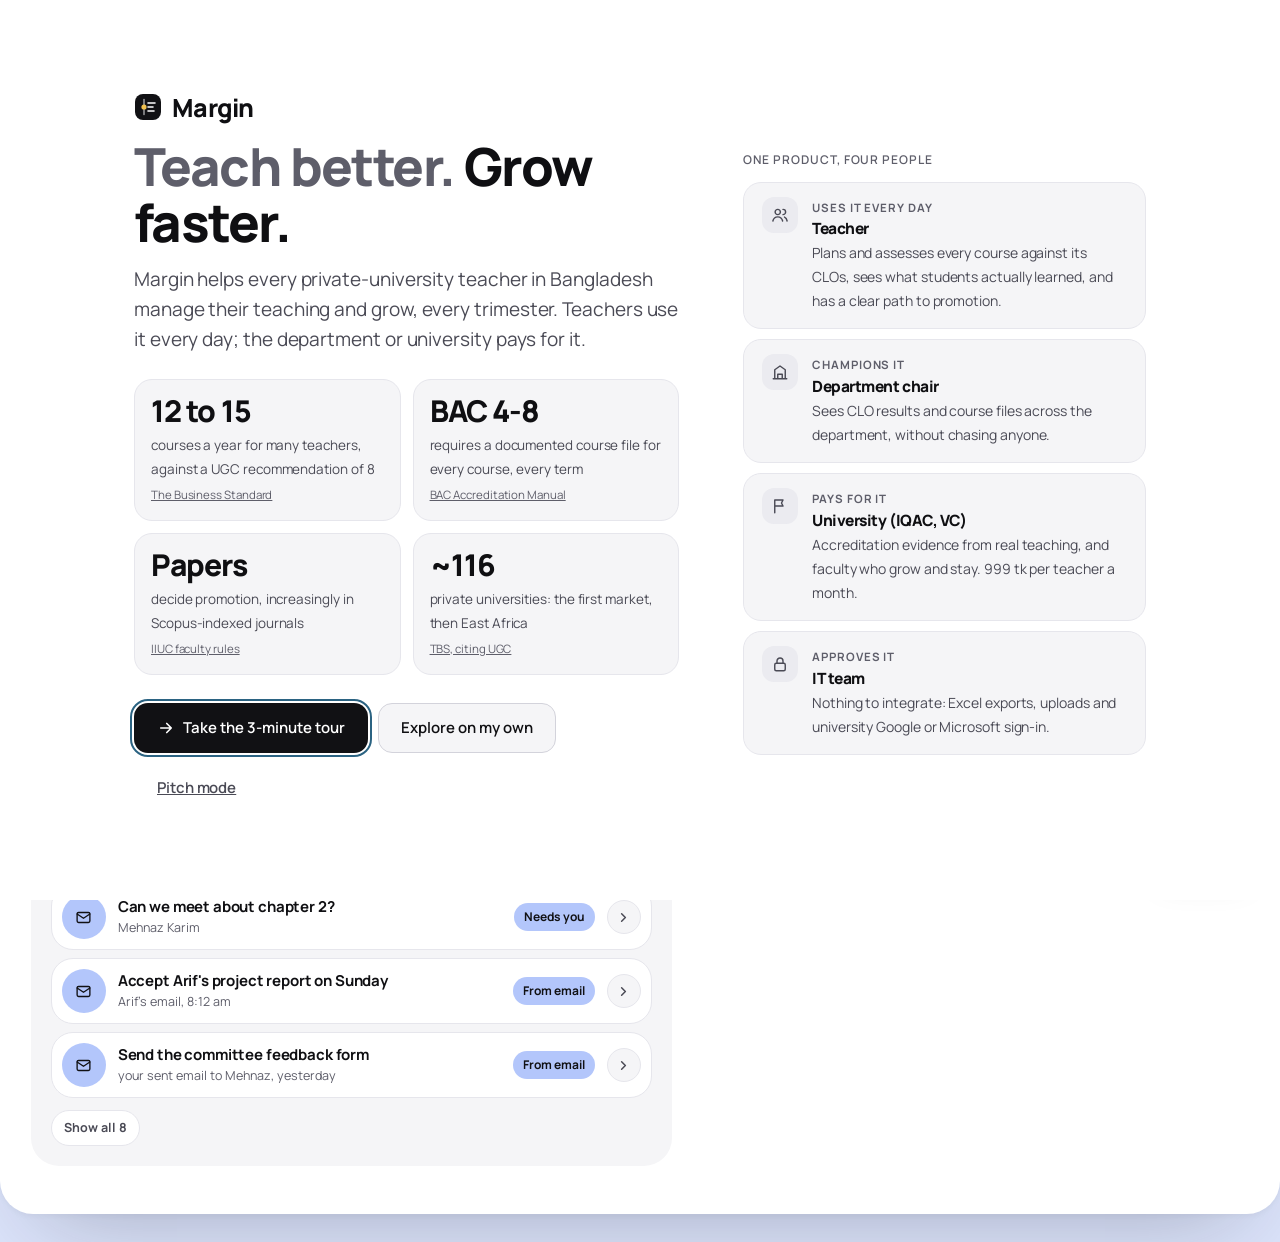
==== commit b976749d: "Intent evaluation fixes: consent, signature, one phone nav row, calmer copy - Drafted replies sign w" ====
--- a/index.html
+++ b/index.html
@@ -486,7 +486,7 @@
 :root{
   --serif:'Manrope','Noto Sans Bengali',system-ui,sans-serif;--sans:'Manrope','Noto Sans Bengali',system-ui,-apple-system,'Segoe UI',sans-serif;
   --page:#DCE4FB;--frame:#FFFFFF;--surface:#F5F5F7;--surface-2:#FFFFFF;--sunk:#EBEBF0;--line:#E6E6EC;--line-2:#D3D3DB;
-  --ink:#0F0F12;--ink-2:#4A4A55;--ink-3:#6B6B77;--primary:#111114;--on-primary:#FFFFFF;
+  --ink:#0F0F12;--ink-2:#4A4A55;--ink-3:#5E5E6A;--primary:#111114;--on-primary:#FFFFFF;
   --accent:#F2C14E;--accent-ink:#111114;--hl:#FBE5A0;--hl-soft:#FDF4D9;
   --p-yellow:#F2C14E;--p-blue:#B3C6FB;--p-blue-2:#9CB3F8;--p-pink:#EBA6F6;--p-orange:#F7983A;--on-pastel:#111114;
   --ok:#22744A;--ok-soft:#DDF1E5;--warn:#C2410C;--warn-soft:#FDE6D7;--cool:#3150C8;--cool-soft:#E4EAFD;
@@ -1793,7 +1793,7 @@
 function ring(p,size,stroke,label,cls){const r=(size-stroke)/2,c=2*Math.PI*r;return `<div class="ring ${cls||''}" style="width:${size}px;height:${size}px"><svg width="${size}" height="${size}" viewBox="0 0 ${size} ${size}" aria-hidden="true"><circle cx="${size/2}" cy="${size/2}" r="${r}" fill="none" stroke="var(--sunk)" stroke-width="${stroke}"/><circle class="ring-p" cx="${size/2}" cy="${size/2}" r="${r}" fill="none" stroke="var(--accent)" stroke-width="${stroke}" stroke-linecap="round" stroke-dasharray="${c}" stroke-dashoffset="${c*(1-p)}" transform="rotate(-90 ${size/2} ${size/2})" style="transition:stroke-dashoffset .9s cubic-bezier(.2,.8,.2,1)"/></svg>${label}</div>`}
 
 /* ---------- shell ---------- */
-const NAV=[['today','Today','today'],['teaching','Make','pen'],['compass','Grow','spark'],['people','People','people']];
+const NAV=[['today','Today','today'],['teaching','Make','pen'],['compass','Grow','compass'],['people','People','people']];
 function counts(){return{admin:0,dept:0,today:owedP().length+needs().length+sugs().length,teaching:S.courseFiles.reduce((a,c)=>a+cfNeeds(c),0),people:openP().length,compass:0}}
 function shell(){
   const n=counts(),chair=S.role!=='teacher';
@@ -1808,7 +1808,7 @@
     <div class="topr">
       ${chair?`<span class="rolechip">${S.role==='chair'?'Chair view':'University view'}</span>`:`<button type="button" class="rbtn" data-act="palette" aria-label="Search or capture (Ctrl K)">${ic('search',19)}</button>
       <button type="button" class="rbtn hide-s" data-act="digest" aria-label="Digest, ${dg} held">${ic('bell',19)}${dg?`<span class="bdg num">${dg}</span>`:''}</button>
-      <button type="button" class="rbtn hide-s" data-act="lang" aria-label="${S.lang==='bn'?'Switch to English':'বাংলায় দেখুন'}">${S.lang==='bn'?'EN':'বাং'}</button>`}
+      <button type="button" class="rbtn hide-s" data-act="lang" aria-label="${S.lang==='bn'?'Switch to English':'বাংলায় দেখুন'}">${S.lang==='bn'?'EN':'বাং β'}</button>`}
       <button type="button" class="rbtn" data-act="theme" aria-label="Switch light or dark theme">${ic(isDark()?'sun':'moon',19)}</button>
       <span class="rbtn me-av" title="${esc(who.n)}, ${esc(who.s)}">${av(who.n)}</span>
     </div>
@@ -1819,7 +1819,7 @@
     ${chair?`<button type="button" class="mh-btn" data-act="theme" aria-label="Switch light or dark theme">${ic(isDark()?'sun':'moon',19)}</button>`:`<button type="button" class="mh-btn" data-act="palette" aria-label="Search or capture">${ic('search',19)}</button>`}
   </header>
   <main class="main" id="main"></main>
-  ${chair?'':`<nav class="tabs fl" aria-label="Main">${tab('today',L('Today'),'today',n.today)}${tab('teaching',L('Make'),'pen',n.teaching)}${tab('compass',L('Grow'),'spark')}${tab('people',L('People'),'people')}</nav>`}
+  ${chair?'':`<nav class="tabs fl" aria-label="Main">${tab('today',L('Today'),'today',n.today)}${tab('teaching',L('Make'),'pen',n.teaching)}${tab('compass',L('Grow'),'compass')}${tab('people',L('People'),'people')}</nav>`}
   </div>`;
 }
 function tab(k,l,i,n){const on=S.view===k||(k==='teaching'&&S.view==='qp');return `<button type="button" data-act="go" data-v="${k}" ${on?'aria-current="page"':''} aria-label="${esc(l)}${n?', '+n+' items':''}"><span class="tb-i">${ic(i,21)}</span><span class="tb-l">${l}</span>${n&&!on?'<span class="dotn" aria-hidden="true"></span>':''}</button>`}
@@ -2078,7 +2078,7 @@
   sheet(`<div class="sheet-h"><div style="display:flex;gap:14px;align-items:center">${av(who[0],'lg')}<div><h2 id="sh-t">${esc(who[0])}</h2><div class="row-s">${esc(who[1])} · ${esc(S.uni)}</div></div></div><button type="button" class="icon-btn" data-act="close" aria-label="Close">${ic('x',20)}</button></div>
   <div class="melist">
     <button type="button" data-act="theme">${ic(isDark()?'sun':'moon',18)}<span>${isDark()?'Light mode':'Dark mode'}</span></button>
-    <button type="button" data-act="lang">${ic('dots',18)}<span>${S.lang==='bn'?'Switch to English':'বাংলায় দেখুন (Bangla)'}</span></button>
+    <button type="button" data-act="lang">${ic('dots',18)}<span>${S.lang==='bn'?'Switch to English':'বাংলায় দেখুন (Bangla, beta: menus and dates)'}</span></button>
     <button type="button" data-act="digest">${ic('inbox',18)}<span>Digest and noise rules</span><em class="num">${digest().length}</em></button>
     <button type="button" data-act="lens">${ic('lock',18)}<span>What my university sees</span></button>
     <button type="button" data-act="weeksum">${ic('spark',18)}<span>This week with Margin</span></button>
@@ -2096,7 +2096,7 @@
 /* ---------- next best step ---------- */
 function nextStep(){
   const lateP=openP().filter(p=>dfrom(p.due)<0).sort((a,b)=>a.due<b.due?-1:1)[0];
-  if(lateP)return{kind:'p',p:lateP,why:`It's ${dueLabel(lateP.due)}${lateP.who&&lateP.who!=='For you'?` and ${lateP.who.split(' ')[0]} is waiting`:''}.`};
+  if(lateP)return{kind:'p',p:lateP,why:`${dueLabel(lateP.due)}${lateP.who&&lateP.who!=='For you'?` · ${S.lang==='bn'?lateP.who.split(' ')[0]+'-এর জন্য':'for '+lateP.who.split(' ')[0]}`:''}`};
   const r=S.sched.find(e=>e.k==='research'),blk=C().blocks.find(b=>b.today),nm=nowMin();
   if(r&&!(blk&&blk.done)&&nm>=r.s-30&&nm<r.e)return{kind:'research',r,why:nm<r.s?`Your protected writing block starts at ${fmtMin(r.s)}.`:'Your protected writing block is happening now.'};
   const todayP=openP().filter(p=>dfrom(p.due)===0)[0];
@@ -2405,6 +2405,8 @@
     ${a.map(x=>{const c=S.courseFiles.find(k=>k.aid===x.id);return `<li>${esc(x.course)}: ${x.graded} of ${x.total} graded<small>Counts only, never marks. Course file ${Math.round(cfPct(c)*100)}%</small></li>`}).join('')}
     <li>Allocations and calendar<small>Already theirs</small></li>
     <li><span class="redact" style="width:90px"></span><small>Everything else</small></li></ul></div></div>
+  <div class="rule ai-consent" style="margin-top:16px"><div><div class="row-t">Help improve Margin's drafts</div><div class="row-s">Share how often you approve, edit or dismiss AI drafts. Only the counts, never what you wrote. They show IQAC how good the drafts are and help train Margin's own models. Off until you turn it on.</div></div>
+    <button type="button" class="switch" role="switch" aria-checked="${!!S.aiShare}" data-act="ai-share" aria-label="Share approve, edit and dismiss counts"></button></div>
   <div class="row-acts" style="margin-top:16px"><button type="button" class="btn" data-act="lens-chair">${ic('dept',16)} See the chair's view yourself</button></div>`,'lens');
 }
 function openDossier(){
@@ -3044,7 +3046,7 @@
   if(r&&!(blk&&blk.done)&&nm>=r.s-30&&nm<r.e)out.push({key:'research',rowId:'research',kind:'research',icon:'pen',color:'var(--p-yellow)',title:'Research writing',who:C().papers[0].t,due:nm<r.s?fmtMin(r.s):'Now',detail:'',
     why:nm<r.s?`Your protected writing block starts at ${fmtMin(r.s)}.`:'Your protected writing block is happening now.',primary:{label:'Start focus',act:'focus',icon:'focus'},more:[{label:'Move to later this week',act:'book-block'}],mins:0,badge:''});
   owedP().forEach(p=>{const n=dfrom(p.due);out.push({key:p.id,rowId:p.id,kind:'p',icon:p.kind==='letter'?'letter':'check',color:'var(--p-pink)',title:p.task,who:p.who||'For you',sid:p.sid,due:dueLabel(p.due),late:n<0,detail:'',
-    why:n<0?`It's ${dueLabel(p.due)}${p.who&&p.who!=='For you'?` and ${p.who.split(' ')[0]} is waiting`:''}.`:'Due today.',
+    why:n<0?`${dueLabel(p.due)}${p.who&&p.who!=='For you'?` · ${S.lang==='bn'?p.who.split(' ')[0]+'-এর জন্য':'for '+p.who.split(' ')[0]}`:''}`:'Due today.',
     primary:{label:'Done',act:'done-p',attrs:`data-id="${p.id}"`,icon:'check'},more:[{label:'Move to tomorrow',act:'snz',attrs:`data-id="${p.id}"`}],mins:2,badge:''})});
   needs().filter(m=>m.act!=='promise').forEach(m=>out.push({key:m.id,rowId:m.id,kind:'m',icon:'mail',color:'var(--p-blue)',title:m.subj,who:m.from,sid:m.sid,due:'',
     detail:`<p class="q9-p">${esc(m.body)}</p>`,why:'A message that needs a decision from you.',
@@ -3094,7 +3096,7 @@
 function q9Clear(){
   const im=impact();const blk=C().blocks.find(b=>b.today);
   return `<section class="ns clear q9-clear rise" style="--i:1" data-tour="impact" aria-labelledby="q9c"><div class="ns-k">${ic('check',14,2.6)} All clear</div><h2 class="ns-t" id="q9c">You're clear for today.</h2>
-    <div class="q9-stats"><div><b class="num">${im.kept}</b><span>promises kept this week</span></div><div><b class="num">${fmt(im.saved)} h</b><span>given back this week</span></div><div><b class="num">${fmt(hoursDone())}/4 h</b><span>writing this week</span></div></div>
+    <div class="q9-stats"><div><b class="num">${im.kept}</b><span>promises kept this week</span></div><div><b class="num">${fmt(im.saved)} h</b><span>given back this week (est.)</span></div><div><b class="num">${fmt(hoursDone())}/4 h</b><span>writing this week</span></div></div>
     <div class="ns-acts">${blk&&!blk.done?`<button type="button" class="btn ns-main" data-act="focus">${ic('focus',16)} Start your writing block</button>`:`<button type="button" class="btn ns-main" data-act="plan-tmr">${ic('cal',16)} Look at tomorrow</button>`}</div></section>
     ${q9DiscHTML()}`;
 }
@@ -3111,7 +3113,7 @@
     <p class="lede-s">${n?`Your morning: <b>${n} thing${n>1?'s':''}</b>, about ${Math.max(1,mins)} minute${Math.max(1,mins)>1?'s':''}.`:'Nothing left for today.'}</p>
     <div class="q9-bar" role="progressbar" aria-label="Today's progress" aria-valuenow="${Math.round(prog*100)}" aria-valuemin="0" aria-valuemax="100"><i style="width:${prog*100}%"></i></div></div>${MODESEG9()}</header>`;
   const rest=items.slice(1),shown=rest.slice(0,S.owAll?40:5);
-  const left=n?`${q9Hero(items[0])}${shown.length?`<ul class="q9-list rise" style="--i:2" aria-label="After that">${shown.map(q9Row).join('')}</ul>`:''}${rest.length>shown.length?`<button type="button" class="lnk ow-more" data-act="ow-all">Show ${rest.length-shown.length} more</button>`:''}`:q9Clear();
+  const left=n?`${q9Hero(items[0])}${shown.length?`<ul class="q9-list rise" style="--i:2" aria-label="After that">${shown.map(q9Row).join('')}</ul>`:''}${rest.length>shown.length?`<button type="button" class="lnk ow-more" data-act="ow-all">Show all ${rest.length}</button>`:''}`:q9Clear();
   return `<div class="view dash calm">${head}<div class="calm-grid"><div class="bcol">${left}</div><div class="bcol">${q9Up()}<div data-tour="research">${compassLine()}</div><p class="q9-priv">${ic('lock',12,2.4)} Everything here is private to you. Shared items are marked.</p></div></div></div>`;
 };
 
@@ -3122,7 +3124,7 @@
       ${q9Menu(h,true)}<div class="q9-bar on-hero" aria-hidden="true"><i style="width:${prog*100}%"></i></div>${RINGS}</section>`
     :`<section class="mhero clear rise" style="--i:0" data-tour="impact"><span class="mh-tag">${ic('check',13,2.6)} All clear</span><h1 class="mh-t">You're clear for today.</h1><p class="mh-s">${impact().kept} promises kept · ${fmt(impact().saved)} h given back this week</p>${RINGS}</section>`;
   const rest=items.slice(1),shown=rest.slice(0,S.owAll?40:3);
-  const list=shown.length?`<ul class="q9-list rise" style="--i:1" aria-label="After that">${shown.map(q9Row).join('')}</ul>${rest.length>shown.length?`<button type="button" class="lnk ow-more" data-act="ow-all">Show ${rest.length-shown.length} more</button>`:''}`:'';
+  const list=shown.length?`<ul class="q9-list rise" style="--i:1" aria-label="After that">${shown.map(q9Row).join('')}</ul>${rest.length>shown.length?`<button type="button" class="lnk ow-more" data-act="ow-all">Show all ${rest.length}</button>`:''}`:'';
   const ag=agenda(0),nm=nowMin(),nonR=ag.filter(e=>e.k!=='research');
   const a=nonR.find(e=>nm>=e.s&&nm<e.e)||nonR.find(e=>e.s>nm)||null;const r=ag.find(e=>e.k==='research');const blk=C().blocks.find(b=>b.today);
   const yellow=a?`<button type="button" class="mc mc-y rise" style="--i:2" data-act="dayview"><span class="mc-tag">${nm>=a.s&&nm<a.e?'Now':'Up next'}</span><b class="mc-t">${esc(a.t)}</b>${a.s!=null?`<span class="mc-l num">${rng2(a.s,a.e)}</span>`:''}<span class="mc-l">${esc(a.sub)}</span></button>`
@@ -3156,7 +3158,7 @@
     ${chair?'<span></span>':`<button type="button" class="mh-btn" data-act="palette" aria-label="Ask Margin">${ic('search',19)}</button>`}
   </header>
   <main class="main" id="main"></main>
-  ${chair?'':`<nav class="tabs fl" aria-label="Main">${tab('today',L('Today'),'today',n)}${tab('teaching',L('Make'),'pen')}${tab('compass',L('Grow'),'spark')}${tab('people',L('People'),'people')}</nav>`}
+  ${chair?'':`<nav class="tabs fl" aria-label="Main">${tab('today',L('Today'),'today',n)}${tab('teaching',L('Make'),'pen')}${tab('compass',L('Grow'),'compass')}${tab('people',L('People'),'people')}</nav>`}
   </div>`;
 };
 
@@ -3169,7 +3171,7 @@
     ${t?`<h4>Everything in Margin</h4>
     <button type="button" data-act="more-go" data-v="teaching">${ic('teaching',18)}<span>Course files and grading</span></button>
     <button type="button" data-act="letters">${ic('mail',18)}<span>Letters</span></button>
-    <button type="button" data-act="more-go" data-v="compass">${ic('cal',18)}<span>Semester map</span></button>
+    <button type="button" data-act="more-go" data-v="compass">${ic('cal',18)}<span>Trimester map</span></button>
     <button type="button" data-act="focus">${ic('focus',18)}<span>Focus mode</span></button>
     <button type="button" data-act="review">${ic('spark',18)}<span>Friday review</span></button>
     <button type="button" data-act="lens">${ic('lock',18)}<span>What my university sees</span></button>
@@ -3335,8 +3337,8 @@
 };
 function q9Panel(rest,max){
   const shown=rest.slice(0,S.owAll?40:max);if(!shown.length)return '';
-  return `<section class="b q9-pan rise" style="--i:2" aria-labelledby="q9p-h"><div class="b-h"><h2 id="q9p-h">After that</h2><span class="b-sub">${rest.length} more · tap one to open it</span></div>
-    <ul class="q9-list">${shown.map(q9Row).join('')}</ul>${rest.length>shown.length?`<button type="button" class="lnk ow-more" data-act="ow-all">Show ${rest.length-shown.length} more</button>`:''}</section>`;
+  return `<section class="b q9-pan rise" style="--i:2" aria-labelledby="q9p-h"><div class="b-h"><h2 id="q9p-h">After that</h2><span class="b-sub">${Math.min(rest.length,shown.length)} of ${rest.length} shown</span></div>
+    <ul class="q9-list">${shown.map(q9Row).join('')}</ul>${rest.length>shown.length?`<button type="button" class="lnk ow-more" data-act="ow-all">Show all ${rest.length}</button>`:''}</section>`;
 }
 q9Up=function(){
   const ag=agenda(0),nm=nowMin();const ag2=ag.filter(e=>e.k!=='research');const up=ag2.find(e=>nm>=e.s&&nm<e.e)||ag2.find(e=>e.s>nm);
@@ -3361,13 +3363,13 @@
   const im=impact();
   return `<button type="button" class="impill rise" style="--i:4" data-tour="impact" data-act="weeksum"><span class="big-ic">${ic('spark',24)}</span><span style="min-width:0"><span class="t" style="display:block">${L('This week with Margin')}</span><span class="s">${im.kept} promises kept · ${im.held} messages held</span></span>
     <span class="stack" aria-hidden="true"><span style="background:var(--p-yellow)">${ic('check',15,2.4)}</span><span style="background:var(--p-pink)">${ic('pen',15)}</span><span style="background:var(--p-blue)">${ic('inbox',15)}</span></span>
-    <span class="v"><b class="num">${fmt(im.saved)} h</b><small>given back</small></span></button>`;
+    <span class="v"><b class="num">${fmt(im.saved)} h</b><small>given back (est.)</small></span></button>`;
 }
 q9Clear=function(){
   const im=impact();const blk=C().blocks.find(b=>b.today);
   return `<section class="h9 clear rise" style="--i:1" data-tour="impact" aria-labelledby="q9c"><div class="h9-top"><span class="h9-tag">${ic('check',13,2.6)} All clear</span></div>
     <h2 class="h9-t" id="q9c">You're clear for today.</h2>
-    <div class="h9-stats"><div><b class="num">${im.kept}</b><span>promises kept this week</span></div><div><b class="num">${fmt(im.saved)} h</b><span>given back this week</span></div><div><b class="num">${fmt(hoursDone())}/4 h</b><span>writing this week</span></div></div>
+    <div class="h9-stats"><div><b class="num">${im.kept}</b><span>promises kept this week</span></div><div><b class="num">${fmt(im.saved)} h</b><span>given back this week (est.)</span></div><div><b class="num">${fmt(hoursDone())}/4 h</b><span>writing this week</span></div></div>
     <div class="h9-row">${blk&&!blk.done?`<button type="button" class="h9-main" data-act="focus">${ic('focus',17)} Start your writing block</button>`:`<button type="button" class="h9-main" data-act="plan-tmr">${ic('cal',17)} Look at tomorrow</button>`}</div>
     ${RINGS}</section>${q9DiscHTML()}`;
 };
@@ -3436,7 +3438,7 @@
     <section class="b rise" style="--i:3" aria-labelledby="wk9-h"><div class="b-h"><h2 id="wk9-h">This week's writing</h2><span class="tg today num">${fmt(hd)} / ${hp} h</span></div>
       <ul class="q9-list">${C().blocks.map(b=>`<li class="r9"><div class="r9-b"><button type="button" class="r9-tick ${b.done?'on':''}" data-act="blk" data-id="${b.id}" aria-label="${b.done?'Unmark':'Mark done'}: ${b.d} research block">${ic('check',16,2.8)}</button><span class="q9-m"><span class="q9-t">${esc(b.d)}${b.today?' · today':''}</span><span class="q9-s">${esc(b.l)}, ${b.h} h</span></span>${b.today&&!b.done?`<button type="button" class="btn sm accent" data-act="focus">${ic('focus',15)} Start</button>`:''}</div></li>`).join('')}</ul>
       <div class="foot" style="margin-top:12px"><button type="button" class="lnk" data-act="book-block">${ic('plus',14,2.4)} Book a block</button></div></section>
-    <section class="b rise" style="--i:4" aria-labelledby="sm9-h"><div class="b-h"><h2 id="sm9-h">Semester map</h2><span class="b-sub">How heavy each week is</span></div>
+    <section class="b rise" style="--i:4" aria-labelledby="sm9-h"><div class="b-h"><h2 id="sm9-h">Trimester map</h2><span class="b-sub">How heavy each week is</span></div>
       <div class="term14">${Array.from({length:WEEKS},(_,i)=>{const w=i+1,l=level(w);return `<button type="button" class="${w===cw?'cur':''}" data-act="week" data-w="${w}" aria-pressed="${w===sel}" aria-label="Week ${w}, ${LV[l]}"><i style="height:${14+l*15}%;background:var(--h${l})"></i><span>${w}</span></button>`}).join('')}</div>
       <p class="b-sub" style="margin-top:12px">${sel!==cw?`Week ${sel}: ${esc(S.events.filter(e=>e.week===sel).map(e=>e.title).join(', ')||'nothing scheduled')}.`:light.length?`Week${light.length>1?'s':''} ${light.slice(0,2).join(' and ')} look${light.length>1?'':'s'} light: good for writing.`:'Tap a week to see what is in it.'}</p></section>
   </div>
@@ -3520,7 +3522,7 @@
   return {
     friday:false,
     drafts:[
-      {id:'hd1',kind:'reply',est:'reply',icon:'mail',title:'Reply to Priya about Quiz 1, question 4',who:'Priya Das',sid:'s2',text:'Dear Priya,\n\nYou were right to ask. I re-checked question 4 and your answer earns full marks, so your Quiz 1 score is now 9 out of 10.\n\nBest,\nDr. Rahman',why:'Priya asked after class on Wednesday. Margin checked the rubric and your marking notes.',done:false},
+      {id:'hd1',kind:'reply',est:'reply',icon:'mail',title:'Reply to Priya about Quiz 1, question 4',who:'Priya Das',sid:'s2',text:'Dear Priya,\n\nYou were right to ask. I re-checked question 4 and your answer earns full marks, so your Quiz 1 score is now 9 out of 10.\n\nBest,\n'+S.name,why:'Priya asked after class on Wednesday. Margin checked the rubric and your marking notes.',done:false},
       {id:'hd2',kind:'notice',est:'notice',icon:'inbox',title:"The Dean's grade-upload notice, in two lines",who:"Dean's office",sid:null,text:'Midterm grades go on the portal between 20 and 27 October. Late entries need the chair\'s approval, so aim to finish CSE 305 grading by the 25th.',why:'A long notice from the Dean\'s office arrived at 7:40 am. Margin kept only what you need to act on.',done:false}],
     bank:h10Bank(),
     prefs:[
@@ -3536,6 +3538,7 @@
   };
 }
 function h10(){
+  if(S.h10&&!S.h10.sig13){S.h10.drafts.forEach(d=>{if(d.text)d.text=d.text.replace(/\nDr\. Rahman$/,'\n'+S.name)});S.h10.sig13=1}
   if(!S.h10){S.h10=h10Seed();
     // the CSE 201 improvement plan is already drafted this morning, so the demo never waits on the network
     S.fc=S.fc||{};if(!S.fc['cqi-cf1'])S.fc['cqi-cf1']={ok:true,source:'offline',output:{text:'CLO2 attainment was the lowest at 61%. Next term I will add a worked example and a short in-class exercise before the related lab, and move the matching quiz one week earlier so students get feedback before the midterm.',why:'CLO2 (complexity analysis) had the lowest attainment this term.'}};
@@ -4201,7 +4204,7 @@
     case 'digest-clear':snap();digest().forEach(m=>m.done=true);closeLayer();commit('Digest cleared');break;
     case 'focus':startFocus();break;
     case 'week':S.selWeek=+b.dataset.w;render();break;
-    case 'course':openCourse(id);break;
+    case 'course':{openCourse(id);if(b.classList.contains('cc')){setTimeout(()=>{const sh=$('#layer .sheet');const h=sh&&[...sh.querySelectorAll('*')].find(x=>!x.children.length&&/^needs you$/i.test(x.textContent.trim()));if(h)h.scrollIntoView({block:'start'})},80)}break}
     case 'grade':{snap();const as=S.assignments.find(x=>x.id===id);as.graded=Math.min(as.total,as.graded+(+b.dataset.n));const cf=S.courseFiles.find(c=>c.aid===as.id);const tr=cf?(left(as)?[`Course file ${Math.round(cfPct(cf)*100)}%`,`Chair's view: ${as.course} grading ${Math.round(as.graded/as.total*100)}%`]:['Marks distribution and CLO attainment filled in',`Course file now ${Math.round(cfPct(cf)*100)}%`,`Chair's view: ${as.course} grading complete`]):null;commit(left(as)?`${as.graded} of ${as.total} graded`:`${as.course} ${as.title} fully graded`,false,tr);break}
     case 'cf-upload':{snap();const c=S.courseFiles.find(x=>x.id===b.dataset.c);const it=c.items[+b.dataset.k];it.st='done';it.s='Uploaded just now';commit('Moderated paper added to the course file');break}
     case 'cf-note':{const ta=$('#cfn-'+b.dataset.k);const v=ta&&ta.value.trim();if(!v){ta&&ta.focus();toast('Write a line or two first');return}snap();const c=S.courseFiles.find(x=>x.id===b.dataset.c);const it=c.items[+b.dataset.k];it.st='done';it.s='“'+v+'”';commit('Improvement plan saved');break}
@@ -4225,6 +4228,7 @@
     case 'goal-pick':{snap();const t=GOALS.find(g=>g.t===b.dataset.v);C().goals.push(Object.assign({id:uid(),why:''},t,{ms:(t.ms||[]).map(x=>({t:x,done:false}))}));closeLayer();commit('Goal added. Margin will plan around your term');break}
     case 'lang':S.lang=S.lang==='bn'?'en':'bn';save();render();if(layerKey==='me')openMe();toast(S.lang==='bn'?'বাংলা চালু হয়েছে (প্রিভিউ)':'Switched to English');break;
     case 'lens':openLens();break;
+    case 'ai-share':S.aiShare=!S.aiShare;save();openLens();toast(S.aiShare?'Sharing your approve, edit and dismiss counts. Never the text.':'Sharing is off. Nothing is counted.');break;
     case 'lens-chair':closeLayer();S.role='chair';save();render();window.scrollTo(0,0);toast("You're seeing the chair's view. Switch back from the Prototype menu.");break;
     case 'nrule':{S.rules[b.dataset.k]=!S.rules[b.dataset.k];save();b.setAttribute('aria-checked',S.rules[b.dataset.k]);toast('Rule saved. Margin applies it to new mail.');break}
     case 'crunch':{snap();S.crunchDone=(S.crunchDone||[]).concat(id);
@@ -4396,6 +4400,7 @@
 function sigTotals(){const x=SIG||{approved:0,edited:0,dismissed:0};const a=SIG_PILOT.approved+x.approved,e=SIG_PILOT.edited+x.edited,d=SIG_PILOT.dismissed+x.dismissed;return {a,e,d,t:a+e+d}}
 function sigSave(){try{localStorage.setItem(SIG_KEY,JSON.stringify(SIG))}catch(_){}}
 document.addEventListener('click',e=>{
+  if(!S.aiShare)return; // opt-in: nothing is counted until the teacher turns sharing on (privacy sheet)
   const b=e.target.closest('.scard .sc-acts button');if(!b)return;
   const card=b.closest('.scard');const label=(b.textContent||'').trim();
   const kind=b.classList.contains('ghost')?'dismissed':/^edit\b/i.test(label)?'edited':b.classList.contains('primary')?'approved':null;
--- a/lib/compass.css
+++ b/lib/compass.css
@@ -51,7 +51,7 @@
 .cx-col-h{display:flex;justify-content:space-between;align-items:center;font-size:12.5px;font-weight:800;letter-spacing:.04em;text-transform:uppercase;color:var(--ink-3);padding:2px 4px}
 .cx-col-h .num{background:var(--surface);border-radius:99px;padding:1px 8px;letter-spacing:0}
 .cx-pc{background:var(--surface);border-radius:16px;padding:10px 12px;display:flex;flex-direction:column;gap:5px;border:1.5px solid transparent}
-.cx-pc.stall{border-color:var(--p-orange)}
+.cx-pc.next{border-color:var(--line-2)}
 .cx-pc.pub{opacity:.85}
 .cx-pc-t{font-size:14px;line-height:1.3;letter-spacing:-.01em}
 .cx-pc-m{font-size:12px;color:var(--ink-3)}
@@ -295,3 +295,12 @@
   .cx .dhead-r{flex-wrap:nowrap;gap:6px;width:100%}
   .cx .cx-priv{font-size:11.5px;padding:3px 8px;flex:1;min-width:0}
 }
+
+/* v13.2 (Intent evaluation): one nav row on phones, visible tools list */
+.cx-back{display:flex;align-items:center;gap:10px;margin:0 0 14px;flex-wrap:wrap}
+.cx-back b{display:inline-flex;align-items:center;gap:6px;font-size:15px}
+.cx-tl{display:flex;flex-direction:column;gap:6px}
+.cx-tl button{display:flex;align-items:center;gap:10px;min-height:48px;padding:0 14px;border-radius:16px;background:var(--frame);border:1px solid var(--line);font-weight:700;font-size:14px;text-align:left;color:var(--ink)}
+.cx-tl button span{flex:1}
+.cx-tl button svg:last-child{color:var(--ink-3)}
+.cx-toolsrow{margin-top:20px}
--- a/lib/ux-calm.css
+++ b/lib/ux-calm.css
@@ -14,3 +14,22 @@
   .cc4 .cc .by{padding-top:28px;padding-right:50px;font-size:12px;max-width:100%}
   .cc4 .cc b.t{font-size:16.5px;line-height:1.15;overflow-wrap:anywhere;hyphens:auto}
 }
+
+/* v13.2 (Intent evaluation) */
+@media (max-width:719px){
+  /* Touch targets: shared small buttons and link pills reach 44px on phones. */
+  .btn.sm,.lnk{min-height:44px}
+  /* Tab bar: every tab shows its name, not only the current one. */
+  .tabs.fl button{flex:1!important;flex-direction:column;gap:1px;height:56px;min-height:56px;font-size:11px}
+  .tabs.fl .tb-l{display:block!important;font-size:11px;line-height:1.1}
+  .tabs.fl .tb-i svg{width:20px;height:20px}
+}
+/* Desktop Today: the drafts strip becomes one slim row, so the purple task card is the only hero. */
+@media (min-width:720px){
+  .h10-ready{display:flex;align-items:center;gap:12px;flex-wrap:wrap;padding:10px 12px}
+  .h10-ready .h10-r-h{flex:none;margin:0}
+  .h10-ready .h10-r-h .b-sub{display:none}
+  .h10-ready h2{font-size:15px!important}
+  .h10-ready .h10-ic{width:32px;height:32px}
+  .h10-ready .h10-r-l{margin:0!important;flex:1;min-width:0}
+}
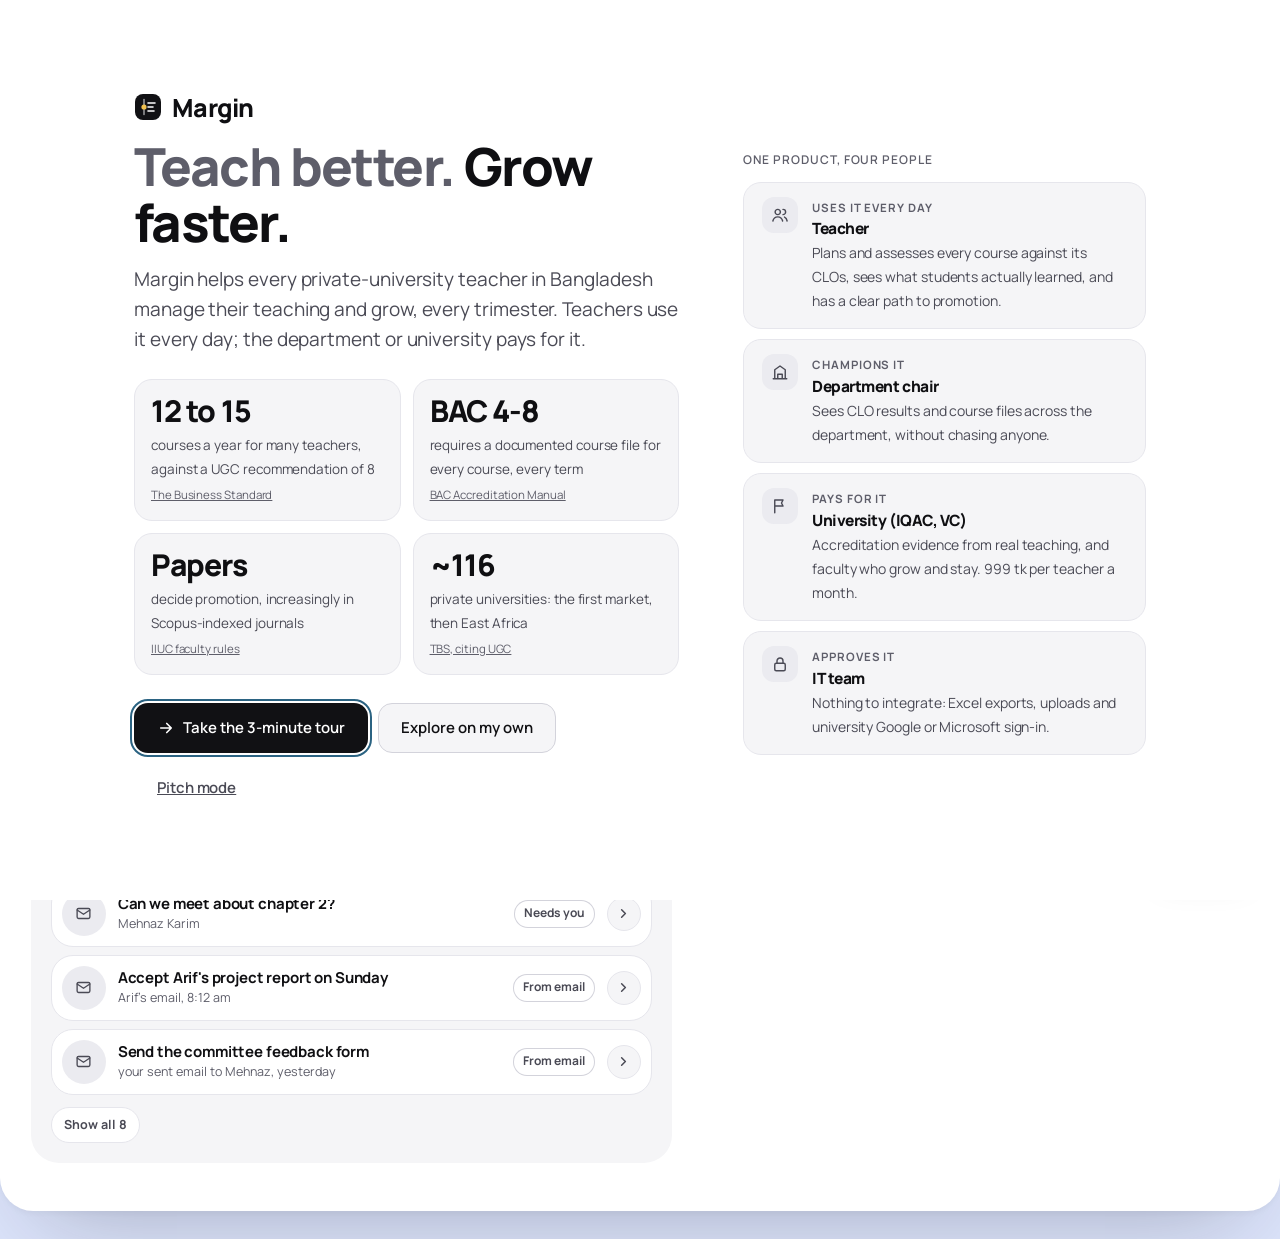
==== commit 2a9c8e92: "Calm layer from the Impeccable critique: colour with meaning, no decoration, flat lists - lib/calm.c" ====
--- a/index.html
+++ b/index.html
@@ -1588,6 +1588,7 @@
 </style>
 <link rel="stylesheet" href="lib/compass.css">
 <link rel="stylesheet" href="lib/ux-calm.css">
+<link rel="stylesheet" href="lib/calm.css">
 </head>
 <body>
 <div id="app"></div>
@@ -4317,7 +4318,7 @@
     case 'ob-next':obStep=1;onboarding();break;
     case 'ob-back':obStep=0;onboarding();break;
     case 'ob-goal':obGoal=b.dataset.v;onboarding();break;
-    case 'ob-done':S.onboarded=true;save();closeLayer();render();toast('Welcome. Your day is ready.');break;
+    case 'ob-done':S.onboarded=true;save();closeLayer();render();break;
     case 'proto':protoOpen=!protoOpen;drawProto();break;
     case 'role':closeLayer();S.role=b.dataset.v;S.view=S.role==='chair'?'dept':S.role==='admin'?'admin':'today';protoOpen=false;save();render();if(!FRAME)history.replaceState(null,'','#'+ROUTE[S.view]);window.scrollTo(0,0);break;
     case 'settheme':S.theme=b.dataset.v==='system'?null:b.dataset.v;save();render();break;
--- a/lib/ux-calm.css
+++ b/lib/ux-calm.css
@@ -33,3 +33,7 @@
   .h10-ready .h10-ic{width:32px;height:32px}
   .h10-ready .h10-r-l{margin:0!important;flex:1;min-width:0}
 }
+@media (max-width:719px){
+  /* People: segmented control and filter chips reach 44px. Student-name links stay inline text links (the WCAG 2.5.5 inline exception). */
+  .modeseg button,.fbtn{min-height:44px}
+}
--- a/lib/calm.css
+++ b/lib/calm.css
@@ -0,0 +1,88 @@
+/* v14 calm layer, from the Impeccable critique and audit (see .impeccable/critique/).
+   Margin is an Operate surface: the tool should disappear into the task. Rules here:
+   - colour means something: one tint for the "do this now" card, warn for late, ok for done; everything else neutral;
+   - no decorative art, glows or eyebrow labels;
+   - lists are rows on the page, not cards inside cards;
+   - one type step for small text (12px) and fewer heavy weights.
+   Loaded last, so it overrides earlier layers without editing them. */
+
+/* ---------- 1. Colour carries meaning ---------- */
+/* Make: four create tiles become quiet surfaces, with no line illustrations or black icon discs. */
+.cc4 .cc{background:var(--surface)!important;color:var(--ink);box-shadow:inset 0 0 0 1px var(--line)}
+.cc4 .cc:hover{box-shadow:inset 0 0 0 1px var(--line-2)}
+.cc4 .cc .line,.cc4 .cc svg.line{display:none!important}
+.cc4 .cc .ic-b{background:transparent!important;color:var(--ink-2)!important;width:auto;height:auto;border:0}
+.cc4 .cc .by{padding-top:20px!important;padding-right:0!important;color:var(--ink-2)}
+.cc4 .cc{min-height:0!important}
+/* People: the count tiles are plain numbers; only "Late" keeps a signal colour, and only when there is something late. */
+.p9-tiles .st4{background:var(--surface)!important;color:var(--ink)!important;box-shadow:inset 0 0 0 1px var(--line)!important}
+.p9-tiles .st4 .ic-c{background:transparent!important;border:0!important;color:var(--ink-3)!important}
+.p9-tiles .st4.t-late .num{color:var(--warn)}
+/* Today "Your day": the two tiles are neutral; the vase art goes. */
+.mc,.mc.mc-y,.mc.mc-b{background:var(--surface)!important;color:var(--ink)!important;box-shadow:inset 0 0 0 1px var(--line)}
+.mc .bowl{display:none!important}
+.mc .mc-tag{background:var(--frame);color:var(--ink-2)}
+/* Row icons: one neutral chip, not a different pastel per row. */
+.r9-ic{background:var(--sunk)!important;color:var(--ink-2)!important}
+/* Tags: "late" is the only coloured tag; the rest are quiet outlines. */
+.tg.today,.tg.msg,.due.today{background:transparent!important;box-shadow:inset 0 0 0 1px var(--line-2);color:var(--ink-2)!important}
+.tg.late,.due.late{background:var(--warn-soft)!important;color:var(--warn)!important}
+/* Page-title icon disc: no fill. */
+.hello .sunb{background:transparent!important;color:var(--ink-3)!important;width:auto;height:auto}
+
+/* ---------- 2. Decoration removed ---------- */
+.rings,.mhero .rings,.un-art svg.deco,.rs .sticker{display:none!important}
+.un-art{background:var(--surface)!important;color:var(--ink)!important;box-shadow:inset 0 0 0 1px var(--line)}
+.un-art .ic-c{background:var(--frame)!important;color:var(--ink-2)!important}
+.mhero .mh-t,.mhero .mh-s{max-width:none!important}
+.g9h::after{display:none!important}           /* radial glow behind the Grow hero */
+.cx-hero .cx-hero-r{display:block!important}  /* the rule line now carries the "Sample data" tag */
+
+/* ---------- 3. Lists are rows, not cards in cards ---------- */
+@media (max-width:719px){
+  .q9-pan,.v9p > section.b:has(> .q9-list),.v9p > section.card,.v9p > section.b.cx-toolsrow{background:transparent!important;padding:0!important;box-shadow:none!important}
+  .mhero .mh-tag{display:none}                 /* "9 things · about 11 min" is the list's job */
+  .h10 .h10-note{background:transparent!important;-webkit-backdrop-filter:none!important;backdrop-filter:none!important;box-shadow:inset 0 0 0 1px var(--line)!important}
+  .h10 .h10-note > b ~ span{display:none}     /* one line: "2 drafts are ready", not the list of them */
+}
+/* Grow pipeline: columns are labelled lanes, not a third level of cards. */
+.cx-col{background:transparent!important;border:0!important;padding:4px 0!important}
+.cx-pc.pub{opacity:1!important}
+.cx-pc.pub .cx-pc-m,.cx-pc.pub .cx-pc-i{color:var(--ink-3)}
+
+/* Grow phone: Margin's action cards as one-line rows that open the full card. */
+.cx-arows{list-style:none;margin:0;padding:0;display:flex;flex-direction:column;gap:8px}
+.cx-arow{display:flex;align-items:center;gap:12px;width:100%;min-height:60px;padding:10px 14px;border-radius:18px;background:var(--frame);box-shadow:inset 0 0 0 1px var(--line);text-align:left;color:var(--ink)}
+.cx-arow-ic{width:36px;height:36px;border-radius:50%;display:grid;place-items:center;background:var(--sunk);color:var(--ink-2);flex:none}
+.cx-arow-m{flex:1;min-width:0;display:flex;flex-direction:column;gap:2px}
+.cx-arow-m b{font-size:14.5px;font-weight:700;line-height:1.3}
+.cx-arow-m small{font-size:12px;color:var(--ink-3)}
+.cx-arow > svg{color:var(--ink-3);flex:none}
+.cx-card-sheet .scard{border:0;padding:0;background:transparent}
+.cx-card-sheet .cx-more-lnk{display:none}
+.cx .pill.cx-priv{white-space:normal}
+
+/* ---------- 4. Type: one small step, fewer heavy weights ---------- */
+.tg,.due,.cx-sample,.cx-priv,.sc-priv,.st4 .lbl,.sc-src{font-size:12px!important}
+@media (max-width:719px){.tabs.fl .tb-l{font-size:12px!important}}
+.b-h h2,.msec h2,.cx-sec-h h2,.v9p .card-h h2{font-weight:700!important}
+.cc4 .cc b.t,.st4 .num,.sc-t,.q9-t{font-weight:700!important}
+.cc4 .cc b.t{font-size:17px!important;letter-spacing:-.015em}
+.mc .mc-t{font-weight:700}
+
+/* Desktop Today: the research card is information, not a second hero. */
+.rs{background:var(--surface)!important;color:var(--ink)!important;box-shadow:inset 0 0 0 1px var(--line)!important}
+.rs h3{color:var(--ink)!important}
+.rs .sub,.rs .rwho{color:var(--ink-2)!important}
+.rs .rs-lnk{background:var(--frame)!important;color:var(--ink)!important;border-color:var(--line)!important}
+.rs .ring svg circle:first-child{stroke:var(--sunk)!important}
+.rs .art .ring b{color:var(--ink)!important}
+/* "This week with Margin": one neutral icon, not a blue disc and three coloured dots. */
+.impill .big-ic{background:var(--sunk)!important;color:var(--ink-2)!important}
+.h10-ready .h10-ic{background:var(--sunk)!important;color:var(--ink-2)!important}
+
+/* "Late" text on its soft fill must reach 4.5:1. */
+:root{--late-ink:#9A3412}
+@media (prefers-color-scheme:dark){:root:not([data-theme="light"]){--late-ink:#F2A07C}}
+:root[data-theme="dark"]{--late-ink:#F2A07C}
+.tg.late,.due.late{color:var(--late-ink)!important}
